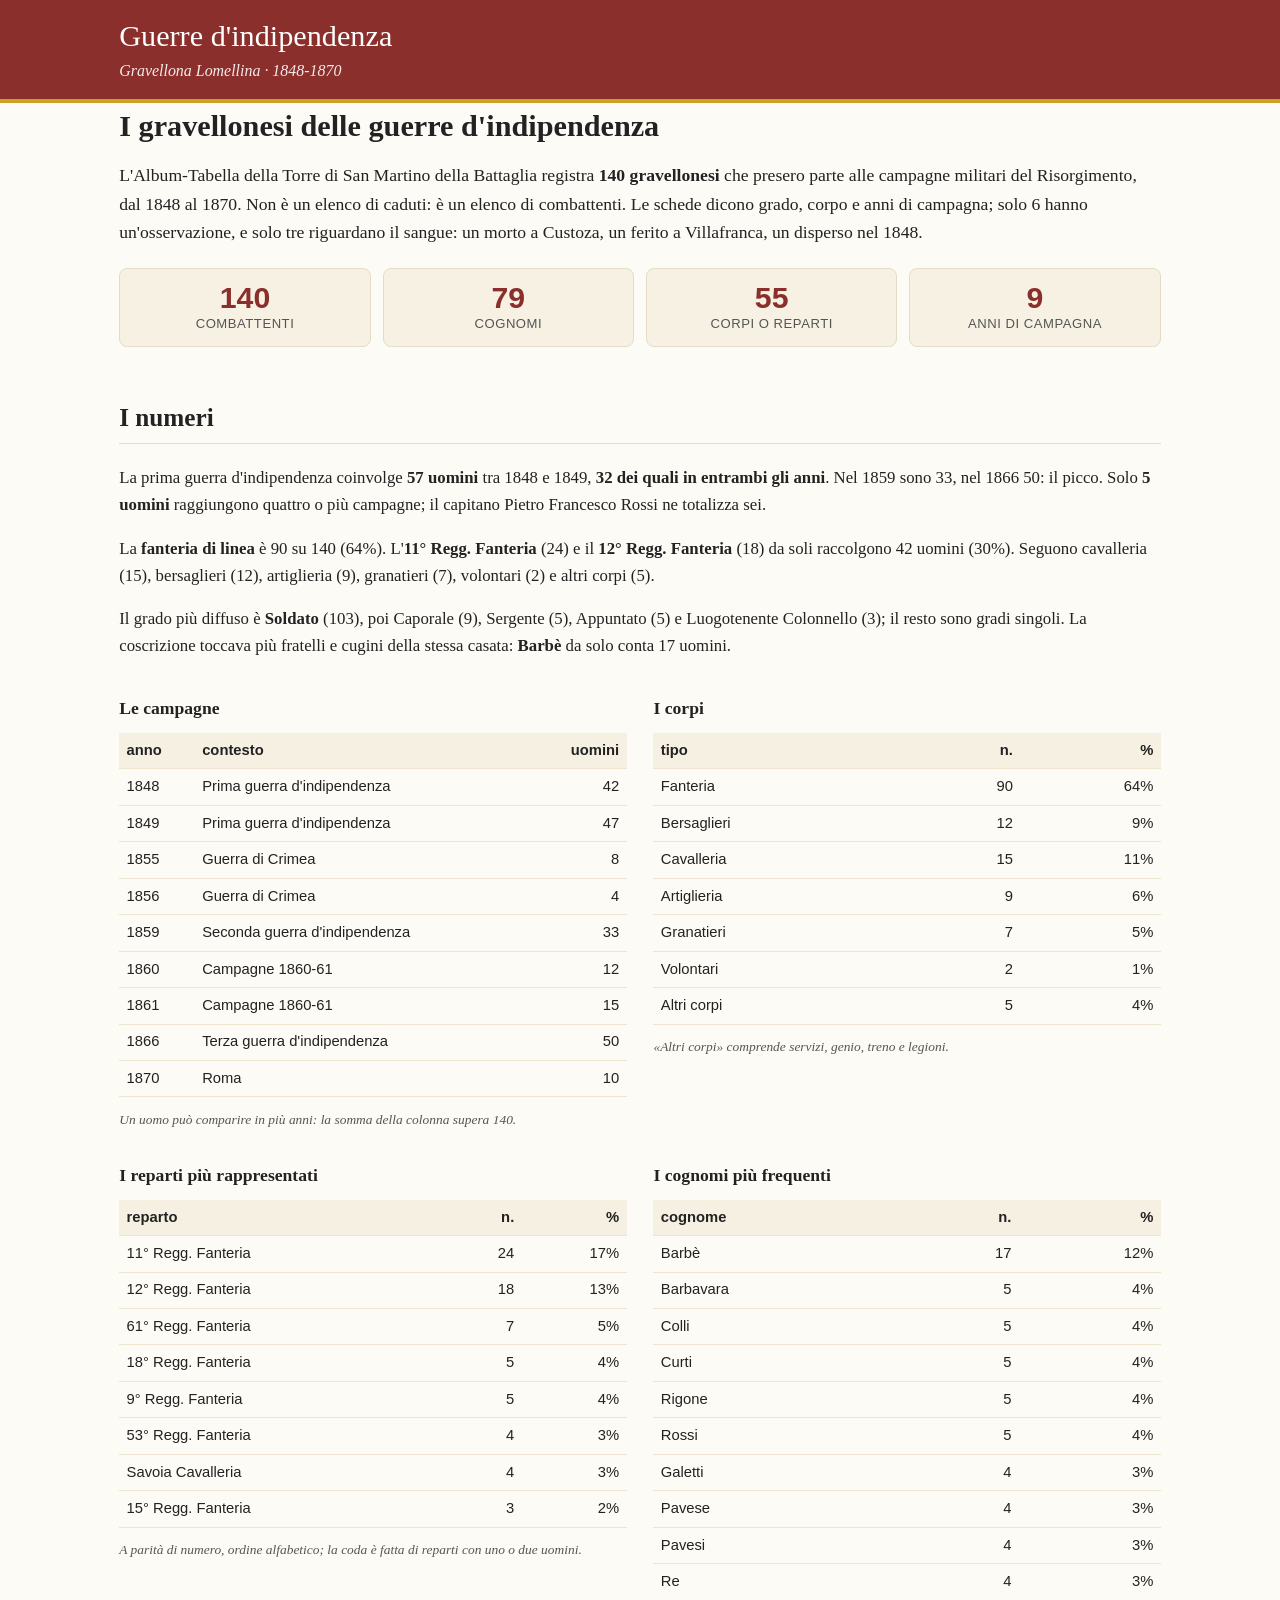
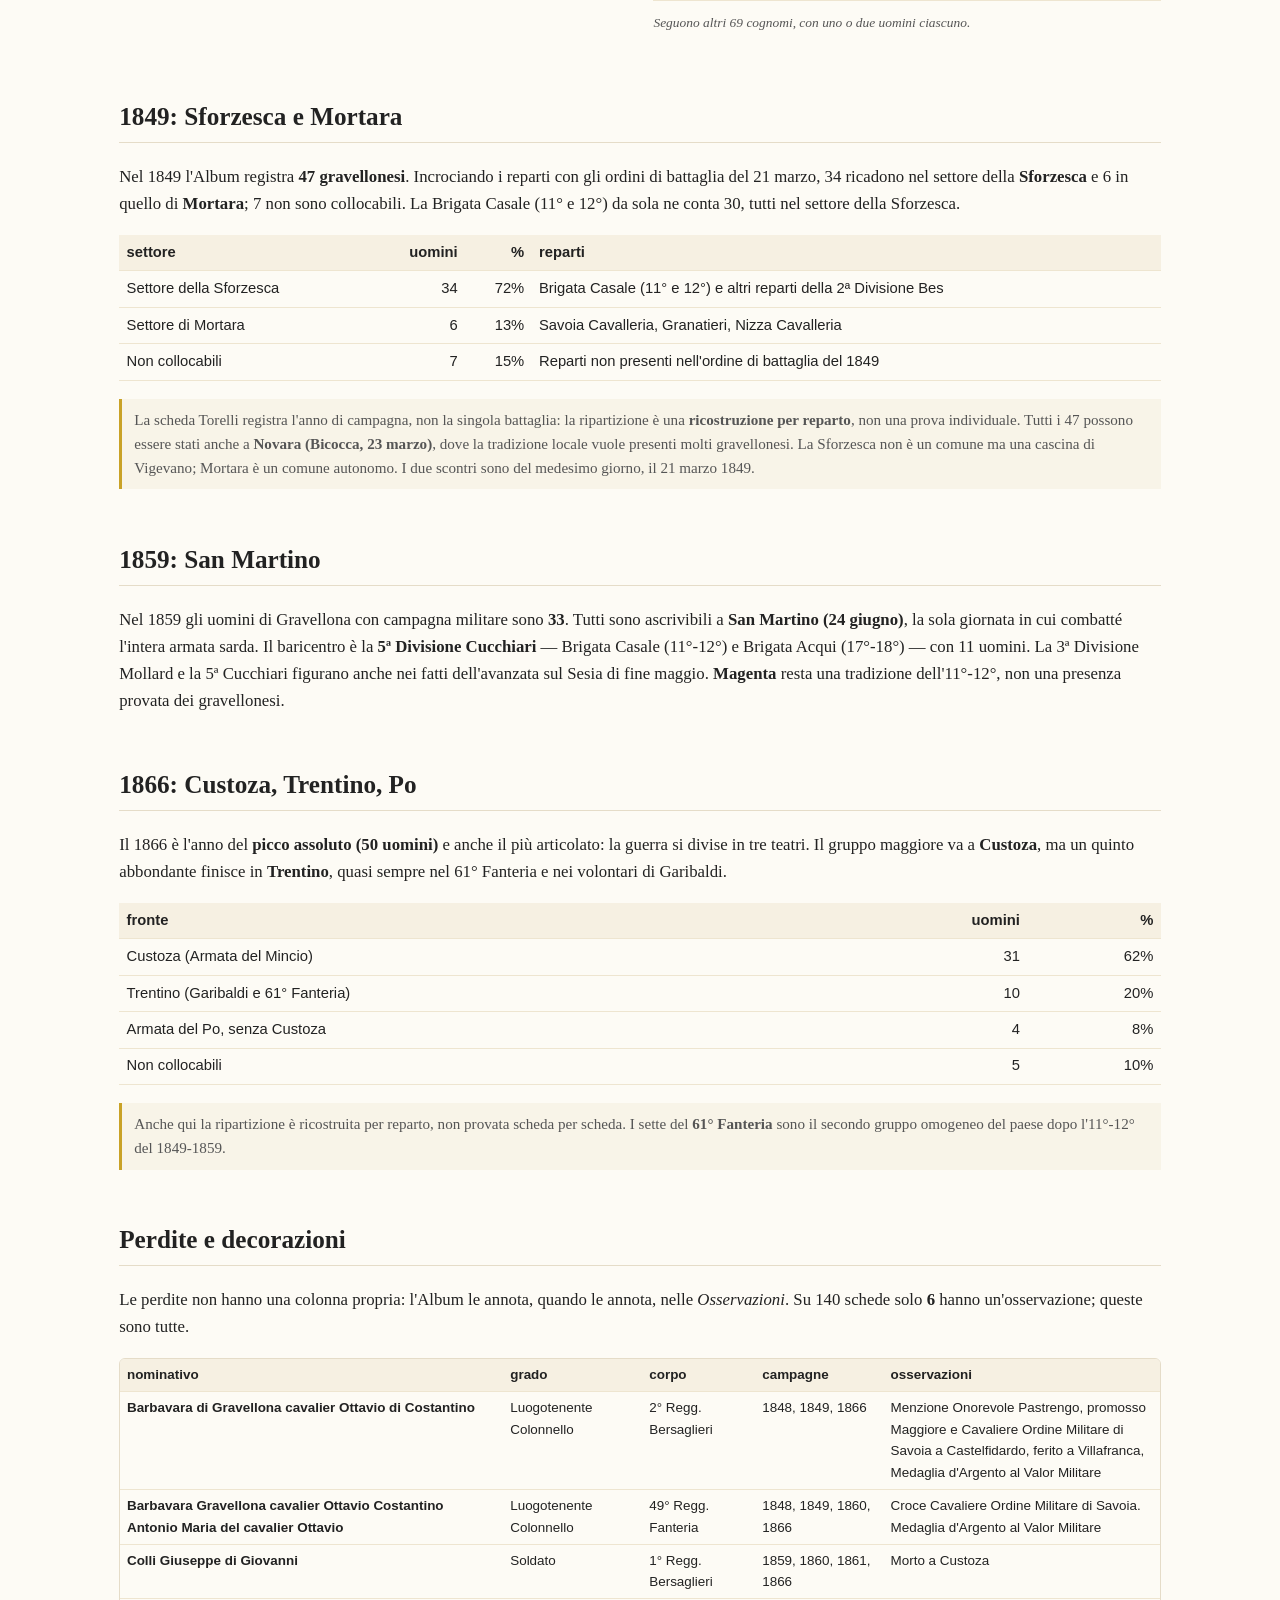
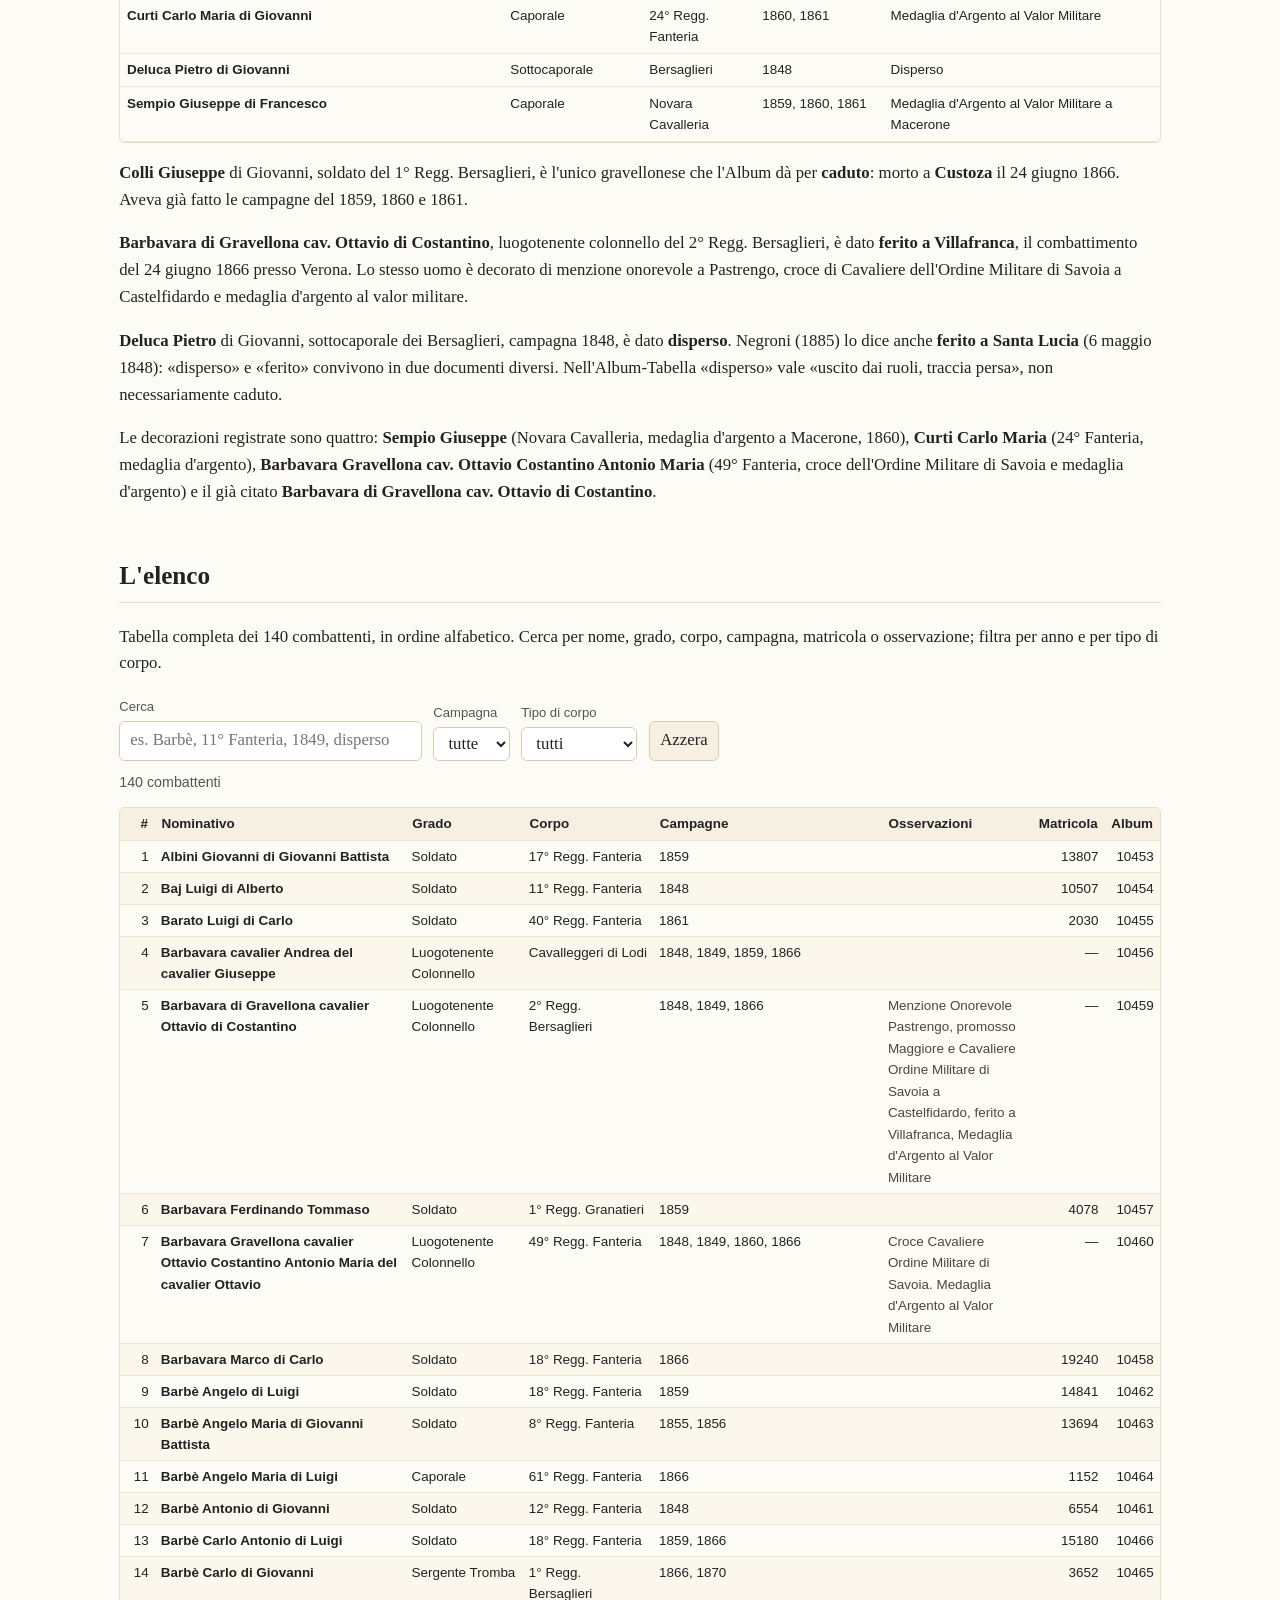
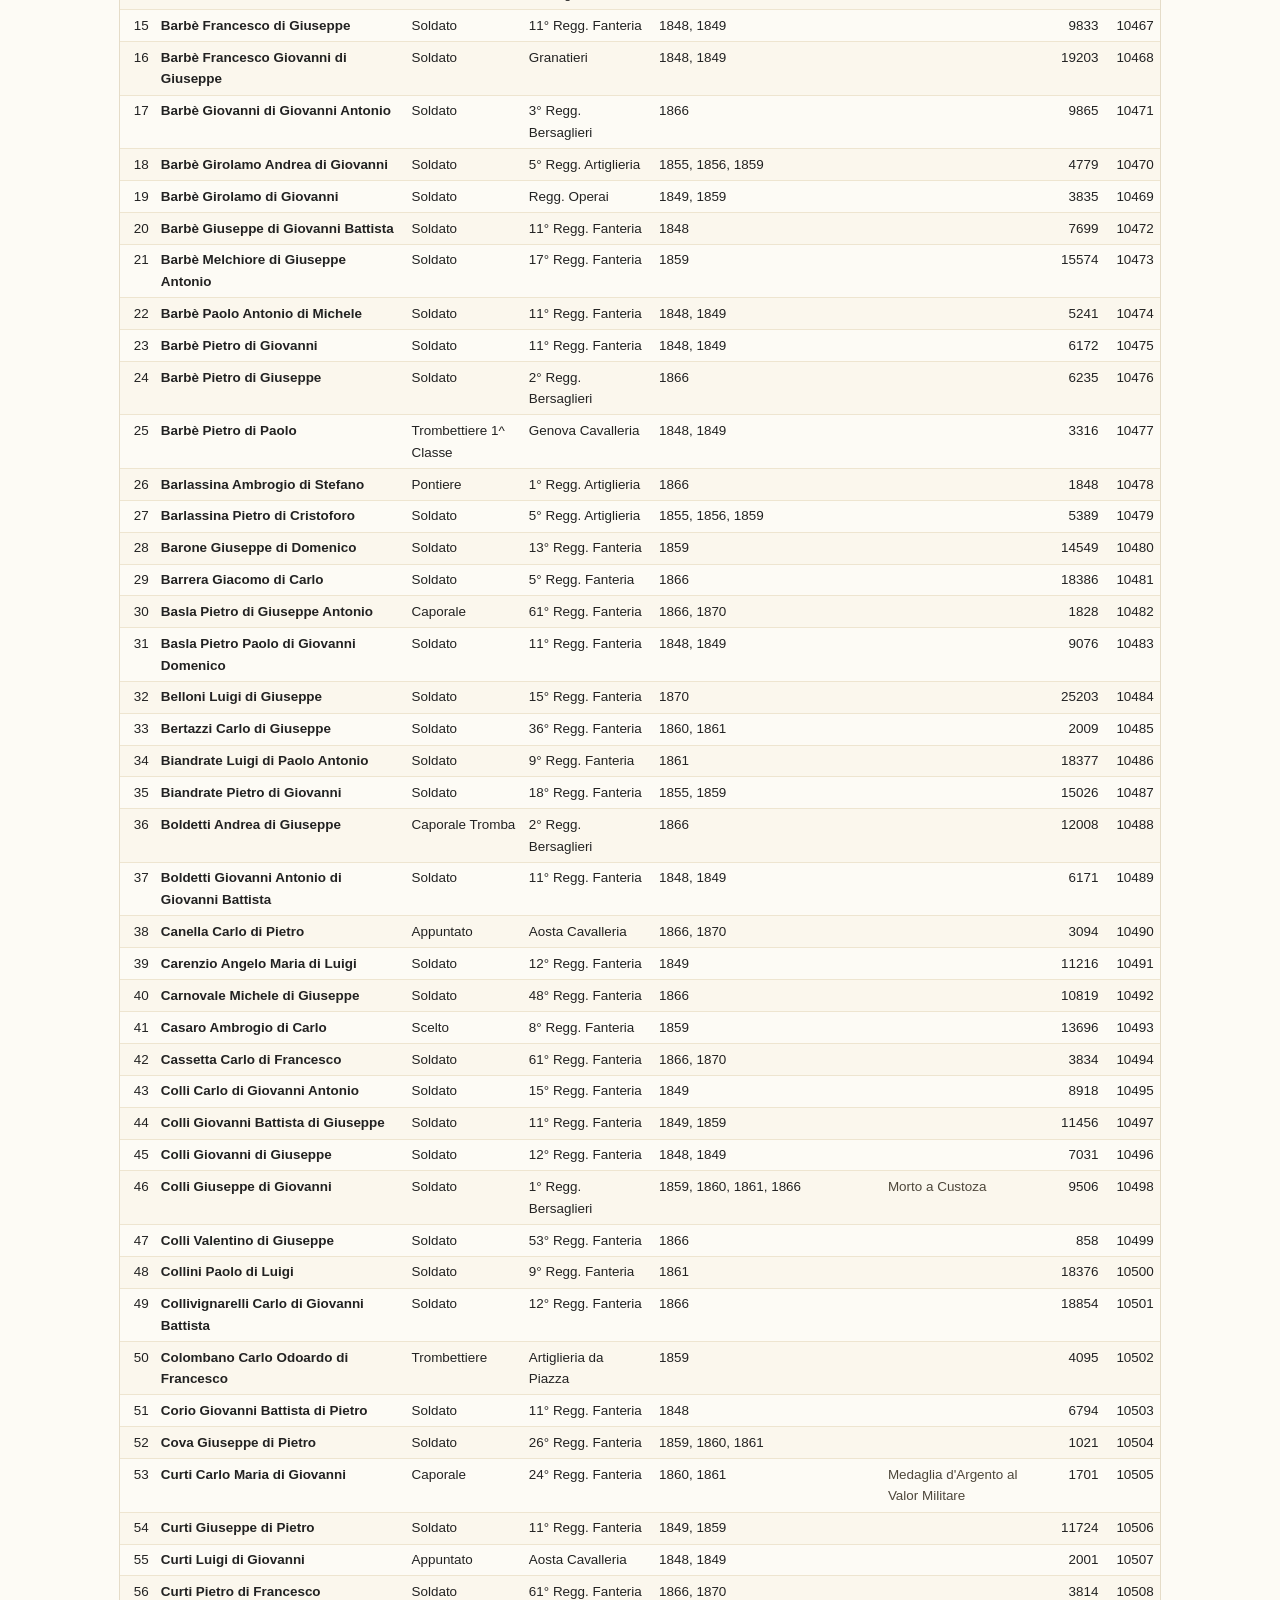
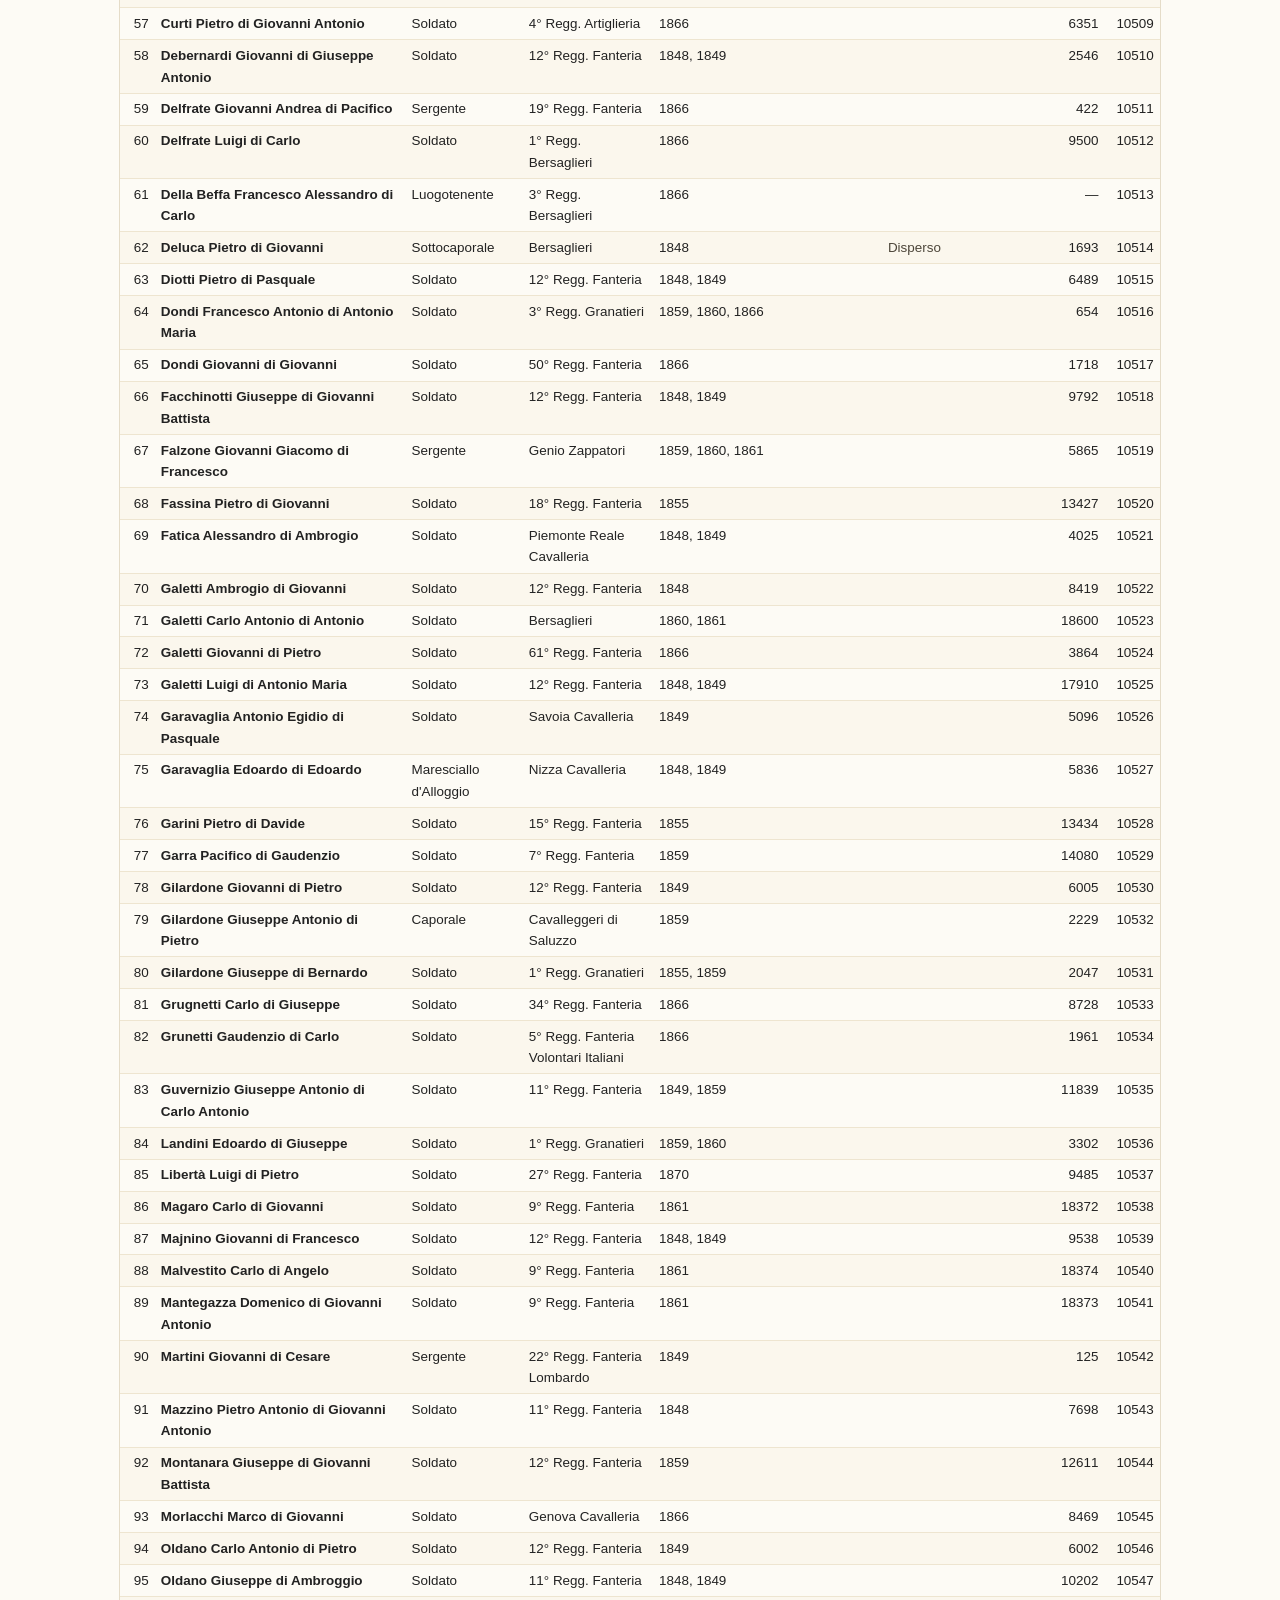
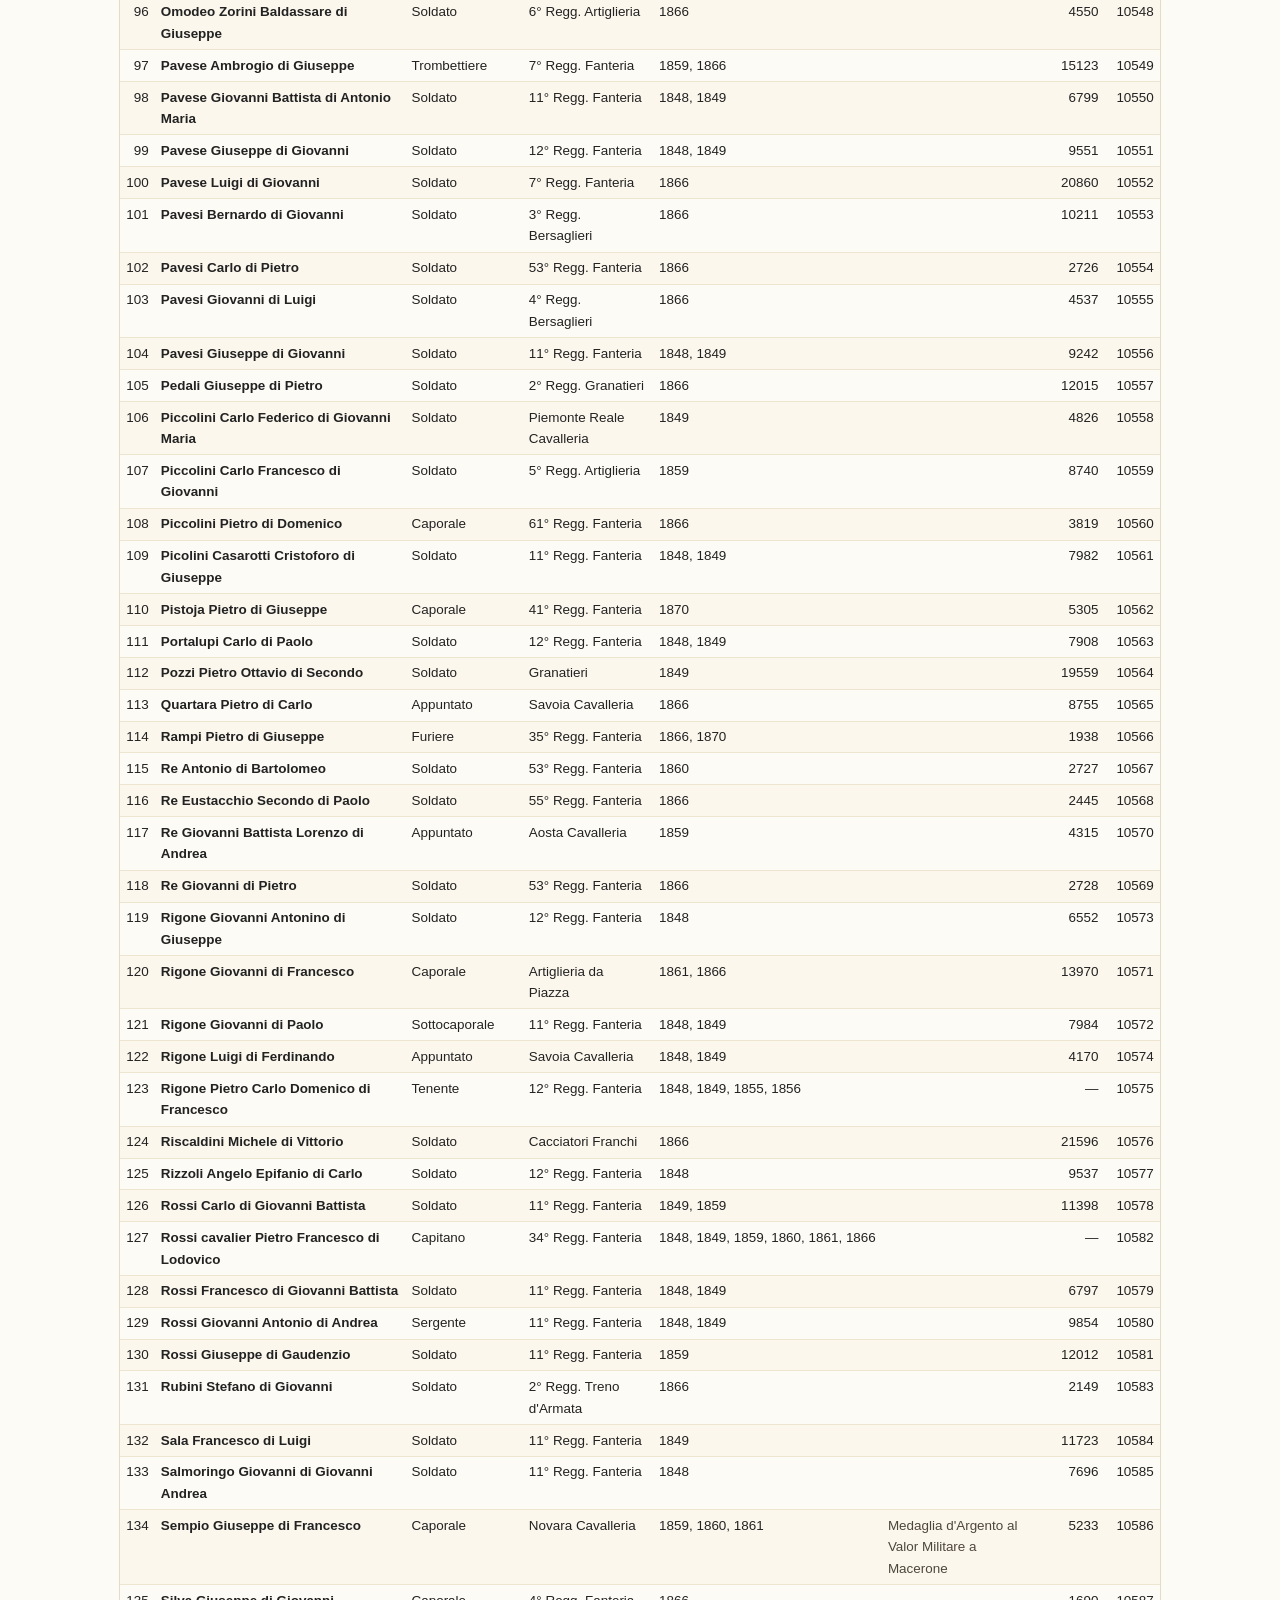
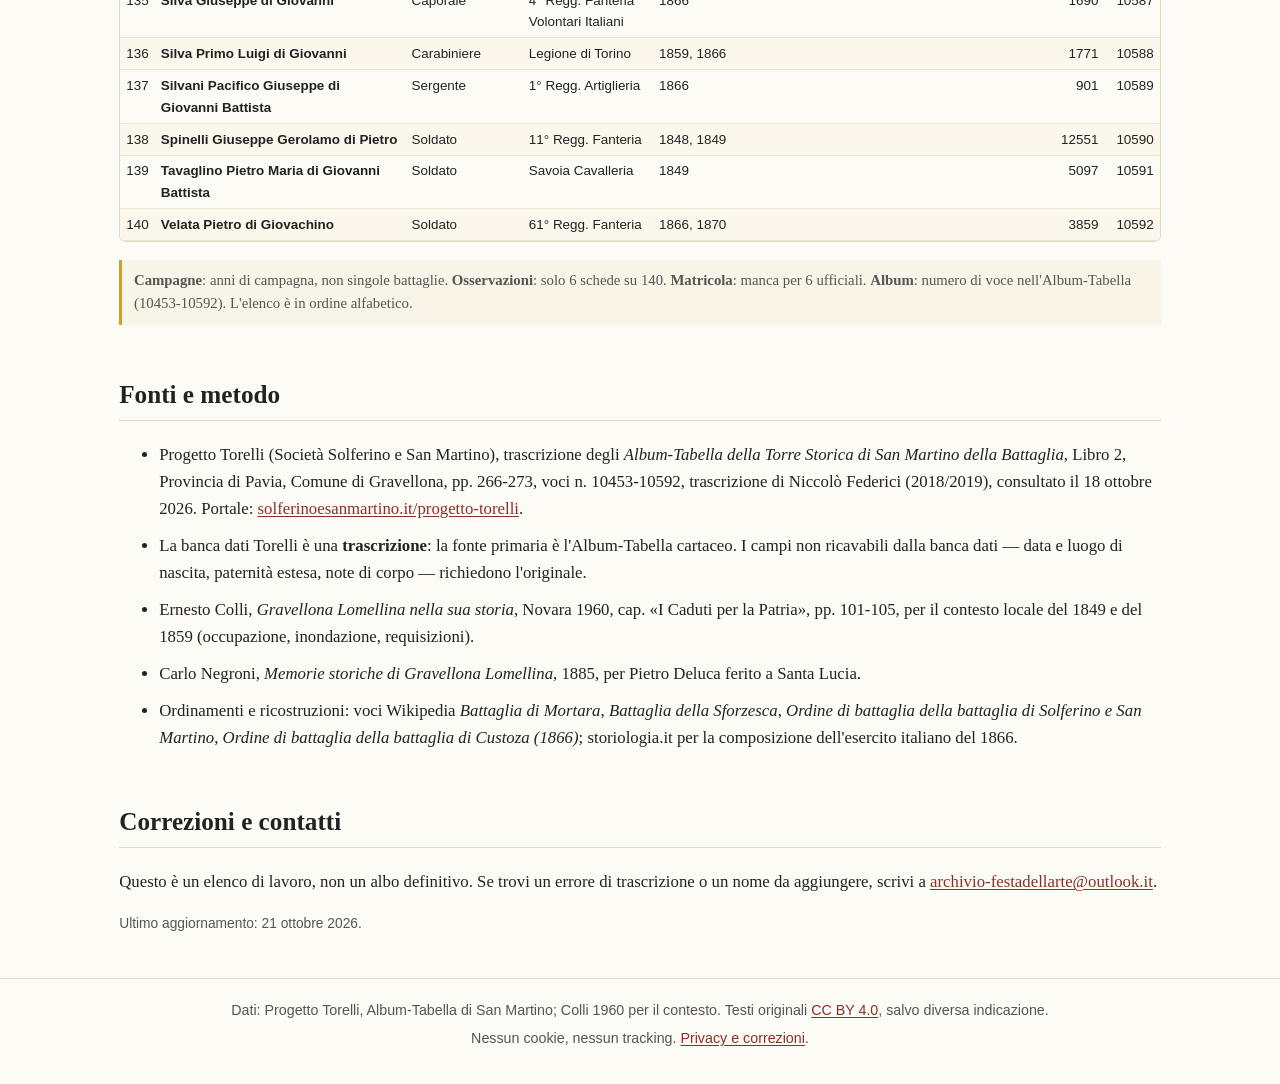
==== index.html @ f186f4be "Combattenti gravellonesi delle guerre d'indipendenza: tabella, dati e ricerca" ====
<!doctype html>
<html lang="it">
<head>
<meta charset="utf-8">
<meta name="viewport" content="width=device-width, initial-scale=1">
<title>Guerre d'indipendenza — Gravellona Lomellina</title>
<meta name="description" content="140 combattenti gravellonesi delle guerre d'indipendenza e del Risorgimento, 1848-1870: tabella, dati e ricerca.">
<link rel="canonical" href="https://racconti-di-gravellona.github.io/guerre-indipendenza-gravellona/">
<meta property="og:type" content="website">
<meta property="og:title" content="Guerre d'indipendenza — Gravellona Lomellina">
<meta property="og:description" content="140 combattenti gravellonesi del Risorgimento, 1848-1870: tabella, dati e ricerca.">
<meta property="og:url" content="https://racconti-di-gravellona.github.io/guerre-indipendenza-gravellona/">
<link rel="stylesheet" href="style.css">
</head>
<body>
<header class="site-header">
  <div class="wrap">
    <a class="brand" href="./">Guerre d'indipendenza</a>
    <p class="motto">Gravellona Lomellina · 1848-1870</p>
  </div>
</header>

<main class="wrap">
  <h1>I gravellonesi delle guerre d'indipendenza</h1>
  <p class="lead">L'Album-Tabella della Torre di San Martino della Battaglia registra <strong>140 gravellonesi</strong> che presero parte alle campagne militari del Risorgimento, dal 1848 al 1870. Non è un elenco di caduti: è un elenco di combattenti. Le schede dicono grado, corpo e anni di campagna; solo 6 hanno un'osservazione, e solo tre riguardano il sangue: un morto a Custoza, un ferito a Villafranca, un disperso nel 1848.</p>

  <ul class="numeri">
    <li><strong>140</strong><span>combattenti</span></li>
    <li><strong>79</strong><span>cognomi</span></li>
    <li><strong>55</strong><span>corpi o reparti</span></li>
    <li><strong>9</strong><span>anni di campagna</span></li>
  </ul>

  <h2 id="numeri">I numeri</h2>
  <p>La prima guerra d'indipendenza coinvolge <strong>57 uomini</strong> tra 1848 e 1849, <strong>32 dei quali in entrambi gli anni</strong>. Nel 1859 sono 33, nel 1866 50: il picco. Solo <strong>5 uomini</strong> raggiungono quattro o più campagne; il capitano Pietro Francesco Rossi ne totalizza sei.</p>

  <p>La <strong>fanteria di linea</strong> è 90 su 140 (64%). L'<strong>11° Regg. Fanteria</strong> (24) e il <strong>12° Regg. Fanteria</strong> (18) da soli raccolgono 42 uomini (30%). Seguono cavalleria (15), bersaglieri (12), artiglieria (9), granatieri (7), volontari (2) e altri corpi (5).</p>

  <p>Il grado più diffuso è <strong>Soldato</strong> (103), poi Caporale (9), Sergente (5), Appuntato (5) e Luogotenente Colonnello (3); il resto sono gradi singoli. La coscrizione toccava più fratelli e cugini della stessa casata: <strong>Barbè</strong> da solo conta 17 uomini.</p>

  <div class="tabelle">
    <div>
      <h3>Le campagne</h3>
      <table>
        <thead><tr><th>anno</th><th>contesto</th><th class="n">uomini</th></tr></thead>
        <tbody>
<tr><td>1848</td><td>Prima guerra d&#x27;indipendenza</td><td class="n">42</td></tr>
<tr><td>1849</td><td>Prima guerra d&#x27;indipendenza</td><td class="n">47</td></tr>
<tr><td>1855</td><td>Guerra di Crimea</td><td class="n">8</td></tr>
<tr><td>1856</td><td>Guerra di Crimea</td><td class="n">4</td></tr>
<tr><td>1859</td><td>Seconda guerra d&#x27;indipendenza</td><td class="n">33</td></tr>
<tr><td>1860</td><td>Campagne 1860-61</td><td class="n">12</td></tr>
<tr><td>1861</td><td>Campagne 1860-61</td><td class="n">15</td></tr>
<tr><td>1866</td><td>Terza guerra d&#x27;indipendenza</td><td class="n">50</td></tr>
<tr><td>1870</td><td>Roma</td><td class="n">10</td></tr>
        </tbody>
      </table>
      <p class="nota-tabella">Un uomo può comparire in più anni: la somma della colonna supera 140.</p>
    </div>

    <div>
      <h3>I corpi</h3>
      <table>
        <thead><tr><th>tipo</th><th class="n">n.</th><th class="n">%</th></tr></thead>
        <tbody>
<tr><td>Fanteria</td><td class="n">90</td><td class="n">64%</td></tr>
<tr><td>Bersaglieri</td><td class="n">12</td><td class="n">9%</td></tr>
<tr><td>Cavalleria</td><td class="n">15</td><td class="n">11%</td></tr>
<tr><td>Artiglieria</td><td class="n">9</td><td class="n">6%</td></tr>
<tr><td>Granatieri</td><td class="n">7</td><td class="n">5%</td></tr>
<tr><td>Volontari</td><td class="n">2</td><td class="n">1%</td></tr>
<tr><td>Altri corpi</td><td class="n">5</td><td class="n">4%</td></tr>
        </tbody>
      </table>
      <p class="nota-tabella">«Altri corpi» comprende servizi, genio, treno e legioni.</p>
    </div>

    <div>
      <h3>I reparti più rappresentati</h3>
      <table>
        <thead><tr><th>reparto</th><th class="n">n.</th><th class="n">%</th></tr></thead>
        <tbody>
<tr><td>11° Regg. Fanteria</td><td class="n">24</td><td class="n">17%</td></tr>
<tr><td>12° Regg. Fanteria</td><td class="n">18</td><td class="n">13%</td></tr>
<tr><td>61° Regg. Fanteria</td><td class="n">7</td><td class="n">5%</td></tr>
<tr><td>18° Regg. Fanteria</td><td class="n">5</td><td class="n">4%</td></tr>
<tr><td>9° Regg. Fanteria</td><td class="n">5</td><td class="n">4%</td></tr>
<tr><td>53° Regg. Fanteria</td><td class="n">4</td><td class="n">3%</td></tr>
<tr><td>Savoia Cavalleria</td><td class="n">4</td><td class="n">3%</td></tr>
<tr><td>15° Regg. Fanteria</td><td class="n">3</td><td class="n">2%</td></tr>
        </tbody>
      </table>
      <p class="nota-tabella">A parità di numero, ordine alfabetico; la coda è fatta di reparti con uno o due uomini.</p>
    </div>

    <div>
      <h3>I cognomi più frequenti</h3>
      <table>
        <thead><tr><th>cognome</th><th class="n">n.</th><th class="n">%</th></tr></thead>
        <tbody>
<tr><td>Barbè</td><td class="n">17</td><td class="n">12%</td></tr>
<tr><td>Barbavara</td><td class="n">5</td><td class="n">4%</td></tr>
<tr><td>Colli</td><td class="n">5</td><td class="n">4%</td></tr>
<tr><td>Curti</td><td class="n">5</td><td class="n">4%</td></tr>
<tr><td>Rigone</td><td class="n">5</td><td class="n">4%</td></tr>
<tr><td>Rossi</td><td class="n">5</td><td class="n">4%</td></tr>
<tr><td>Galetti</td><td class="n">4</td><td class="n">3%</td></tr>
<tr><td>Pavese</td><td class="n">4</td><td class="n">3%</td></tr>
<tr><td>Pavesi</td><td class="n">4</td><td class="n">3%</td></tr>
<tr><td>Re</td><td class="n">4</td><td class="n">3%</td></tr>
        </tbody>
      </table>
      <p class="nota-tabella">Seguono altri 69 cognomi, con uno o due uomini ciascuno.</p>
    </div>
  </div>

  <h2 id="1849">1849: Sforzesca e Mortara</h2>
  <p>Nel 1849 l'Album registra <strong>47 gravellonesi</strong>. Incrociando i reparti con gli ordini di battaglia del 21 marzo, 34 ricadono nel settore della <strong>Sforzesca</strong> e 6 in quello di <strong>Mortara</strong>; 7 non sono collocabili. La Brigata Casale (11° e 12°) da sola ne conta 30, tutti nel settore della Sforzesca.</p>

  <table>
    <thead><tr><th>settore</th><th class="n">uomini</th><th class="n">%</th><th>reparti</th></tr></thead>
    <tbody>
<tr><td>Settore della Sforzesca</td><td class="n">34</td><td class="n">72%</td><td>Brigata Casale (11° e 12°) e altri reparti della 2ª Divisione Bes</td></tr>
<tr><td>Settore di Mortara</td><td class="n">6</td><td class="n">13%</td><td>Savoia Cavalleria, Granatieri, Nizza Cavalleria</td></tr>
<tr><td>Non collocabili</td><td class="n">7</td><td class="n">15%</td><td>Reparti non presenti nell&#x27;ordine di battaglia del 1849</td></tr>
    </tbody>
  </table>

  <p class="avvertenza">La scheda Torelli registra l'anno di campagna, non la singola battaglia: la ripartizione è una <strong>ricostruzione per reparto</strong>, non una prova individuale. Tutti i 47 possono essere stati anche a <strong>Novara (Bicocca, 23 marzo)</strong>, dove la tradizione locale vuole presenti molti gravellonesi. La Sforzesca non è un comune ma una cascina di Vigevano; Mortara è un comune autonomo. I due scontri sono del medesimo giorno, il 21 marzo 1849.</p>

  <h2 id="1859">1859: San Martino</h2>
  <p>Nel 1859 gli uomini di Gravellona con campagna militare sono <strong>33</strong>. Tutti sono ascrivibili a <strong>San Martino (24 giugno)</strong>, la sola giornata in cui combatté l'intera armata sarda. Il baricentro è la <strong>5ª Divisione Cucchiari</strong> — Brigata Casale (11°-12°) e Brigata Acqui (17°-18°) — con 11 uomini. La 3ª Divisione Mollard e la 5ª Cucchiari figurano anche nei fatti dell'avanzata sul Sesia di fine maggio. <strong>Magenta</strong> resta una tradizione dell'11°-12°, non una presenza provata dei gravellonesi.</p>

  <h2 id="1866">1866: Custoza, Trentino, Po</h2>
  <p>Il 1866 è l'anno del <strong>picco assoluto (50 uomini)</strong> e anche il più articolato: la guerra si divise in tre teatri. Il gruppo maggiore va a <strong>Custoza</strong>, ma un quinto abbondante finisce in <strong>Trentino</strong>, quasi sempre nel 61° Fanteria e nei volontari di Garibaldi.</p>

  <table>
    <thead><tr><th>fronte</th><th class="n">uomini</th><th class="n">%</th></tr></thead>
    <tbody>
<tr><td>Custoza (Armata del Mincio)</td><td class="n">31</td><td class="n">62%</td></tr>
<tr><td>Trentino (Garibaldi e 61° Fanteria)</td><td class="n">10</td><td class="n">20%</td></tr>
<tr><td>Armata del Po, senza Custoza</td><td class="n">4</td><td class="n">8%</td></tr>
<tr><td>Non collocabili</td><td class="n">5</td><td class="n">10%</td></tr>
    </tbody>
  </table>

  <p class="avvertenza">Anche qui la ripartizione è ricostruita per reparto, non provata scheda per scheda. I sette del <strong>61° Fanteria</strong> sono il secondo gruppo omogeneo del paese dopo l'11°-12° del 1849-1859.</p>

  <h2 id="perdite">Perdite e decorazioni</h2>
  <p>Le perdite non hanno una colonna propria: l'Album le annota, quando le annota, nelle <em>Osservazioni</em>. Su 140 schede solo <strong>6</strong> hanno un'osservazione; queste sono tutte.</p>

  <div class="tabella-scroll">
    <table class="tabella-osservazioni">
      <thead><tr><th>nominativo</th><th>grado</th><th>corpo</th><th>campagne</th><th>osservazioni</th></tr></thead>
      <tbody>
<tr><td><strong>Barbavara di Gravellona cavalier Ottavio di Costantino</strong></td><td>Luogotenente Colonnello</td><td>2° Regg. Bersaglieri</td><td>1848, 1849, 1866</td><td>Menzione Onorevole Pastrengo, promosso Maggiore e Cavaliere Ordine Militare di Savoia a Castelfidardo, ferito a Villafranca, Medaglia d&#x27;Argento al Valor Militare</td></tr>
<tr><td><strong>Barbavara Gravellona cavalier Ottavio Costantino Antonio Maria del cavalier Ottavio</strong></td><td>Luogotenente Colonnello</td><td>49° Regg. Fanteria</td><td>1848, 1849, 1860, 1866</td><td>Croce Cavaliere Ordine Militare di Savoia. Medaglia d&#x27;Argento al Valor Militare</td></tr>
<tr><td><strong>Colli Giuseppe di Giovanni</strong></td><td>Soldato</td><td>1° Regg. Bersaglieri</td><td>1859, 1860, 1861, 1866</td><td>Morto a Custoza</td></tr>
<tr><td><strong>Curti Carlo Maria di Giovanni</strong></td><td>Caporale</td><td>24° Regg. Fanteria</td><td>1860, 1861</td><td>Medaglia d&#x27;Argento al Valor Militare</td></tr>
<tr><td><strong>Deluca Pietro di Giovanni</strong></td><td>Sottocaporale</td><td>Bersaglieri</td><td>1848</td><td>Disperso</td></tr>
<tr><td><strong>Sempio Giuseppe di Francesco</strong></td><td>Caporale</td><td>Novara Cavalleria</td><td>1859, 1860, 1861</td><td>Medaglia d&#x27;Argento al Valor Militare a Macerone</td></tr>
      </tbody>
    </table>
  </div>

  <p><strong>Colli Giuseppe</strong> di Giovanni, soldato del 1° Regg. Bersaglieri, è l'unico gravellonese che l'Album dà per <strong>caduto</strong>: morto a <strong>Custoza</strong> il 24 giugno 1866. Aveva già fatto le campagne del 1859, 1860 e 1861.</p>

  <p><strong>Barbavara di Gravellona cav. Ottavio di Costantino</strong>, luogotenente colonnello del 2° Regg. Bersaglieri, è dato <strong>ferito a Villafranca</strong>, il combattimento del 24 giugno 1866 presso Verona. Lo stesso uomo è decorato di menzione onorevole a Pastrengo, croce di Cavaliere dell'Ordine Militare di Savoia a Castelfidardo e medaglia d'argento al valor militare.</p>

  <p><strong>Deluca Pietro</strong> di Giovanni, sottocaporale dei Bersaglieri, campagna 1848, è dato <strong>disperso</strong>. Negroni (1885) lo dice anche <strong>ferito a Santa Lucia</strong> (6 maggio 1848): «disperso» e «ferito» convivono in due documenti diversi. Nell'Album-Tabella «disperso» vale «uscito dai ruoli, traccia persa», non necessariamente caduto.</p>

  <p>Le decorazioni registrate sono quattro: <strong>Sempio Giuseppe</strong> (Novara Cavalleria, medaglia d'argento a Macerone, 1860), <strong>Curti Carlo Maria</strong> (24° Fanteria, medaglia d'argento), <strong>Barbavara Gravellona cav. Ottavio Costantino Antonio Maria</strong> (49° Fanteria, croce dell'Ordine Militare di Savoia e medaglia d'argento) e il già citato <strong>Barbavara di Gravellona cav. Ottavio di Costantino</strong>.</p>

  <h2 id="elenco">L'elenco</h2>
  <p>Tabella completa dei 140 combattenti, in ordine alfabetico. Cerca per nome, grado, corpo, campagna, matricola o osservazione; filtra per anno e per tipo di corpo.</p>

  <div class="filtri">
    <div class="filtro">
      <label for="cerca">Cerca</label>
      <input type="search" id="cerca" autocomplete="off" placeholder="es. Barbè, 11° Fanteria, 1849, disperso">
    </div>
    <div class="filtro">
      <label for="campagna">Campagna</label>
      <select id="campagna">
        <option value="">tutte</option>
        <option value="1848">1848</option><option value="1849">1849</option><option value="1855">1855</option><option value="1856">1856</option><option value="1859">1859</option><option value="1860">1860</option><option value="1861">1861</option><option value="1866">1866</option><option value="1870">1870</option>
      </select>
    </div>
    <div class="filtro">
      <label for="categoria">Tipo di corpo</label>
      <select id="categoria">
        <option value="">tutti</option>
        <option value="Fanteria">Fanteria</option><option value="Bersaglieri">Bersaglieri</option><option value="Cavalleria">Cavalleria</option><option value="Artiglieria">Artiglieria</option><option value="Granatieri">Granatieri</option><option value="Volontari">Volontari</option><option value="Altri corpi">Altri corpi</option>
      </select>
    </div>
    <div class="filtro filtro-azione">
      <button type="button" id="azzera">Azzera</button>
    </div>
  </div>

  <p class="esito" id="esito" role="status" aria-live="polite">140 combattenti</p>
  <p class="scorri">Scorri la tabella per vedere tutte le colonne.</p>

  <div class="tabella-scroll">
    <table id="tabella-combattenti" class="tabella-combattenti">
      <thead>
        <tr>
          <th class="n">#</th>
          <th>Nominativo</th>
          <th>Grado</th>
          <th>Corpo</th>
          <th>Campagne</th>
          <th>Osservazioni</th>
          <th class="n">Matricola</th>
          <th class="n">Album</th>
        </tr>
      </thead>
      <tbody>
<tr data-campagne="1859" data-categoria="Fanteria" data-cerca="78817 10453 13807 Albini Giovanni di Giovanni Battista Soldato 17° Regg. Fanteria Fanteria 1859 "><td class="n">1</td><td><strong>Albini Giovanni di Giovanni Battista</strong></td><td>Soldato</td><td>17° Regg. Fanteria</td><td class="campagne">1859</td><td class="oss"></td><td class="n">13807</td><td class="n">10453</td></tr>
<tr data-campagne="1848" data-categoria="Fanteria" data-cerca="78816 10454 10507 Baj Luigi di Alberto Soldato 11° Regg. Fanteria Fanteria 1848 "><td class="n">2</td><td><strong>Baj Luigi di Alberto</strong></td><td>Soldato</td><td>11° Regg. Fanteria</td><td class="campagne">1848</td><td class="oss"></td><td class="n">10507</td><td class="n">10454</td></tr>
<tr data-campagne="1861" data-categoria="Fanteria" data-cerca="78815 10455 2030 Barato Luigi di Carlo Soldato 40° Regg. Fanteria Fanteria 1861 "><td class="n">3</td><td><strong>Barato Luigi di Carlo</strong></td><td>Soldato</td><td>40° Regg. Fanteria</td><td class="campagne">1861</td><td class="oss"></td><td class="n">2030</td><td class="n">10455</td></tr>
<tr data-campagne="1848 1849 1859 1866" data-categoria="Cavalleria" data-cerca="78814 10456  Barbavara cavalier Andrea del cavalier Giuseppe Luogotenente Colonnello Cavalleggeri di Lodi Cavalleria 1848 1849 1859 1866 "><td class="n">4</td><td><strong>Barbavara cavalier Andrea del cavalier Giuseppe</strong></td><td>Luogotenente Colonnello</td><td>Cavalleggeri di Lodi</td><td class="campagne">1848, 1849, 1859, 1866</td><td class="oss"></td><td class="n">—</td><td class="n">10456</td></tr>
<tr data-campagne="1848 1849 1866" data-categoria="Bersaglieri" data-cerca="78811 10459  Barbavara di Gravellona cavalier Ottavio di Costantino Luogotenente Colonnello 2° Regg. Bersaglieri Bersaglieri 1848 1849 1866 Menzione Onorevole Pastrengo, promosso Maggiore e Cavaliere Ordine Militare di Savoia a Castelfidardo, ferito a Villafranca, Medaglia d&#x27;Argento al Valor Militare"><td class="n">5</td><td><strong>Barbavara di Gravellona cavalier Ottavio di Costantino</strong></td><td>Luogotenente Colonnello</td><td>2° Regg. Bersaglieri</td><td class="campagne">1848, 1849, 1866</td><td class="oss">Menzione Onorevole Pastrengo, promosso Maggiore e Cavaliere Ordine Militare di Savoia a Castelfidardo, ferito a Villafranca, Medaglia d&#x27;Argento al Valor Militare</td><td class="n">—</td><td class="n">10459</td></tr>
<tr data-campagne="1859" data-categoria="Granatieri" data-cerca="78813 10457 4078 Barbavara Ferdinando Tommaso Soldato 1° Regg. Granatieri Granatieri 1859 "><td class="n">6</td><td><strong>Barbavara Ferdinando Tommaso</strong></td><td>Soldato</td><td>1° Regg. Granatieri</td><td class="campagne">1859</td><td class="oss"></td><td class="n">4078</td><td class="n">10457</td></tr>
<tr data-campagne="1848 1849 1860 1866" data-categoria="Fanteria" data-cerca="78810 10460  Barbavara Gravellona cavalier Ottavio Costantino Antonio Maria del cavalier Ottavio Luogotenente Colonnello 49° Regg. Fanteria Fanteria 1848 1849 1860 1866 Croce Cavaliere Ordine Militare di Savoia. Medaglia d&#x27;Argento al Valor Militare"><td class="n">7</td><td><strong>Barbavara Gravellona cavalier Ottavio Costantino Antonio Maria del cavalier Ottavio</strong></td><td>Luogotenente Colonnello</td><td>49° Regg. Fanteria</td><td class="campagne">1848, 1849, 1860, 1866</td><td class="oss">Croce Cavaliere Ordine Militare di Savoia. Medaglia d&#x27;Argento al Valor Militare</td><td class="n">—</td><td class="n">10460</td></tr>
<tr data-campagne="1866" data-categoria="Fanteria" data-cerca="78812 10458 19240 Barbavara Marco di Carlo Soldato 18° Regg. Fanteria Fanteria 1866 "><td class="n">8</td><td><strong>Barbavara Marco di Carlo</strong></td><td>Soldato</td><td>18° Regg. Fanteria</td><td class="campagne">1866</td><td class="oss"></td><td class="n">19240</td><td class="n">10458</td></tr>
<tr data-campagne="1859" data-categoria="Fanteria" data-cerca="78808 10462 14841 Barbè Angelo di Luigi Soldato 18° Regg. Fanteria Fanteria 1859 "><td class="n">9</td><td><strong>Barbè Angelo di Luigi</strong></td><td>Soldato</td><td>18° Regg. Fanteria</td><td class="campagne">1859</td><td class="oss"></td><td class="n">14841</td><td class="n">10462</td></tr>
<tr data-campagne="1855 1856" data-categoria="Fanteria" data-cerca="78807 10463 13694 Barbè Angelo Maria di Giovanni Battista Soldato 8° Regg. Fanteria Fanteria 1855 1856 "><td class="n">10</td><td><strong>Barbè Angelo Maria di Giovanni Battista</strong></td><td>Soldato</td><td>8° Regg. Fanteria</td><td class="campagne">1855, 1856</td><td class="oss"></td><td class="n">13694</td><td class="n">10463</td></tr>
<tr data-campagne="1866" data-categoria="Fanteria" data-cerca="78806 10464 1152 Barbè Angelo Maria di Luigi Caporale 61° Regg. Fanteria Fanteria 1866 "><td class="n">11</td><td><strong>Barbè Angelo Maria di Luigi</strong></td><td>Caporale</td><td>61° Regg. Fanteria</td><td class="campagne">1866</td><td class="oss"></td><td class="n">1152</td><td class="n">10464</td></tr>
<tr data-campagne="1848" data-categoria="Fanteria" data-cerca="78809 10461 6554 Barbè Antonio di Giovanni Soldato 12° Regg. Fanteria Fanteria 1848 "><td class="n">12</td><td><strong>Barbè Antonio di Giovanni</strong></td><td>Soldato</td><td>12° Regg. Fanteria</td><td class="campagne">1848</td><td class="oss"></td><td class="n">6554</td><td class="n">10461</td></tr>
<tr data-campagne="1859 1866" data-categoria="Fanteria" data-cerca="78804 10466 15180 Barbè Carlo Antonio di Luigi Soldato 18° Regg. Fanteria Fanteria 1859 1866 "><td class="n">13</td><td><strong>Barbè Carlo Antonio di Luigi</strong></td><td>Soldato</td><td>18° Regg. Fanteria</td><td class="campagne">1859, 1866</td><td class="oss"></td><td class="n">15180</td><td class="n">10466</td></tr>
<tr data-campagne="1866 1870" data-categoria="Bersaglieri" data-cerca="78805 10465 3652 Barbè Carlo di Giovanni Sergente Tromba 1° Regg. Bersaglieri Bersaglieri 1866 1870 "><td class="n">14</td><td><strong>Barbè Carlo di Giovanni</strong></td><td>Sergente Tromba</td><td>1° Regg. Bersaglieri</td><td class="campagne">1866, 1870</td><td class="oss"></td><td class="n">3652</td><td class="n">10465</td></tr>
<tr data-campagne="1848 1849" data-categoria="Fanteria" data-cerca="78803 10467 9833 Barbè Francesco di Giuseppe Soldato 11° Regg. Fanteria Fanteria 1848 1849 "><td class="n">15</td><td><strong>Barbè Francesco di Giuseppe</strong></td><td>Soldato</td><td>11° Regg. Fanteria</td><td class="campagne">1848, 1849</td><td class="oss"></td><td class="n">9833</td><td class="n">10467</td></tr>
<tr data-campagne="1848 1849" data-categoria="Granatieri" data-cerca="78802 10468 19203 Barbè Francesco Giovanni di Giuseppe Soldato Granatieri Granatieri 1848 1849 "><td class="n">16</td><td><strong>Barbè Francesco Giovanni di Giuseppe</strong></td><td>Soldato</td><td>Granatieri</td><td class="campagne">1848, 1849</td><td class="oss"></td><td class="n">19203</td><td class="n">10468</td></tr>
<tr data-campagne="1866" data-categoria="Bersaglieri" data-cerca="78799 10471 9865 Barbè Giovanni di Giovanni Antonio Soldato 3° Regg. Bersaglieri Bersaglieri 1866 "><td class="n">17</td><td><strong>Barbè Giovanni di Giovanni Antonio</strong></td><td>Soldato</td><td>3° Regg. Bersaglieri</td><td class="campagne">1866</td><td class="oss"></td><td class="n">9865</td><td class="n">10471</td></tr>
<tr data-campagne="1855 1856 1859" data-categoria="Artiglieria" data-cerca="78800 10470 4779 Barbè Girolamo Andrea di Giovanni Soldato 5° Regg. Artiglieria Artiglieria 1855 1856 1859 "><td class="n">18</td><td><strong>Barbè Girolamo Andrea di Giovanni</strong></td><td>Soldato</td><td>5° Regg. Artiglieria</td><td class="campagne">1855, 1856, 1859</td><td class="oss"></td><td class="n">4779</td><td class="n">10470</td></tr>
<tr data-campagne="1849 1859" data-categoria="Altri corpi" data-cerca="78801 10469 3835 Barbè Girolamo di Giovanni Soldato Regg. Operai Altri corpi 1849 1859 "><td class="n">19</td><td><strong>Barbè Girolamo di Giovanni</strong></td><td>Soldato</td><td>Regg. Operai</td><td class="campagne">1849, 1859</td><td class="oss"></td><td class="n">3835</td><td class="n">10469</td></tr>
<tr data-campagne="1848" data-categoria="Fanteria" data-cerca="78798 10472 7699 Barbè Giuseppe di Giovanni Battista Soldato 11° Regg. Fanteria Fanteria 1848 "><td class="n">20</td><td><strong>Barbè Giuseppe di Giovanni Battista</strong></td><td>Soldato</td><td>11° Regg. Fanteria</td><td class="campagne">1848</td><td class="oss"></td><td class="n">7699</td><td class="n">10472</td></tr>
<tr data-campagne="1859" data-categoria="Fanteria" data-cerca="78797 10473 15574 Barbè Melchiore di Giuseppe Antonio Soldato 17° Regg. Fanteria Fanteria 1859 "><td class="n">21</td><td><strong>Barbè Melchiore di Giuseppe Antonio</strong></td><td>Soldato</td><td>17° Regg. Fanteria</td><td class="campagne">1859</td><td class="oss"></td><td class="n">15574</td><td class="n">10473</td></tr>
<tr data-campagne="1848 1849" data-categoria="Fanteria" data-cerca="78796 10474 5241 Barbè Paolo Antonio di Michele Soldato 11° Regg. Fanteria Fanteria 1848 1849 "><td class="n">22</td><td><strong>Barbè Paolo Antonio di Michele</strong></td><td>Soldato</td><td>11° Regg. Fanteria</td><td class="campagne">1848, 1849</td><td class="oss"></td><td class="n">5241</td><td class="n">10474</td></tr>
<tr data-campagne="1848 1849" data-categoria="Fanteria" data-cerca="78795 10475 6172 Barbè Pietro di Giovanni Soldato 11° Regg. Fanteria Fanteria 1848 1849 "><td class="n">23</td><td><strong>Barbè Pietro di Giovanni</strong></td><td>Soldato</td><td>11° Regg. Fanteria</td><td class="campagne">1848, 1849</td><td class="oss"></td><td class="n">6172</td><td class="n">10475</td></tr>
<tr data-campagne="1866" data-categoria="Bersaglieri" data-cerca="78794 10476 6235 Barbè Pietro di Giuseppe Soldato 2° Regg. Bersaglieri Bersaglieri 1866 "><td class="n">24</td><td><strong>Barbè Pietro di Giuseppe</strong></td><td>Soldato</td><td>2° Regg. Bersaglieri</td><td class="campagne">1866</td><td class="oss"></td><td class="n">6235</td><td class="n">10476</td></tr>
<tr data-campagne="1848 1849" data-categoria="Cavalleria" data-cerca="78793 10477 3316 Barbè Pietro di Paolo Trombettiere 1^ Classe Genova Cavalleria Cavalleria 1848 1849 "><td class="n">25</td><td><strong>Barbè Pietro di Paolo</strong></td><td>Trombettiere 1^ Classe</td><td>Genova Cavalleria</td><td class="campagne">1848, 1849</td><td class="oss"></td><td class="n">3316</td><td class="n">10477</td></tr>
<tr data-campagne="1866" data-categoria="Artiglieria" data-cerca="78792 10478 1848 Barlassina Ambrogio di Stefano Pontiere 1° Regg. Artiglieria Artiglieria 1866 "><td class="n">26</td><td><strong>Barlassina Ambrogio di Stefano</strong></td><td>Pontiere</td><td>1° Regg. Artiglieria</td><td class="campagne">1866</td><td class="oss"></td><td class="n">1848</td><td class="n">10478</td></tr>
<tr data-campagne="1855 1856 1859" data-categoria="Artiglieria" data-cerca="78791 10479 5389 Barlassina Pietro di Cristoforo Soldato 5° Regg. Artiglieria Artiglieria 1855 1856 1859 "><td class="n">27</td><td><strong>Barlassina Pietro di Cristoforo</strong></td><td>Soldato</td><td>5° Regg. Artiglieria</td><td class="campagne">1855, 1856, 1859</td><td class="oss"></td><td class="n">5389</td><td class="n">10479</td></tr>
<tr data-campagne="1859" data-categoria="Fanteria" data-cerca="78790 10480 14549 Barone Giuseppe di Domenico Soldato 13° Regg. Fanteria Fanteria 1859 "><td class="n">28</td><td><strong>Barone Giuseppe di Domenico</strong></td><td>Soldato</td><td>13° Regg. Fanteria</td><td class="campagne">1859</td><td class="oss"></td><td class="n">14549</td><td class="n">10480</td></tr>
<tr data-campagne="1866" data-categoria="Fanteria" data-cerca="78789 10481 18386 Barrera Giacomo di Carlo Soldato 5° Regg. Fanteria Fanteria 1866 "><td class="n">29</td><td><strong>Barrera Giacomo di Carlo</strong></td><td>Soldato</td><td>5° Regg. Fanteria</td><td class="campagne">1866</td><td class="oss"></td><td class="n">18386</td><td class="n">10481</td></tr>
<tr data-campagne="1866 1870" data-categoria="Fanteria" data-cerca="78788 10482 1828 Basla Pietro di Giuseppe Antonio Caporale 61° Regg. Fanteria Fanteria 1866 1870 "><td class="n">30</td><td><strong>Basla Pietro di Giuseppe Antonio</strong></td><td>Caporale</td><td>61° Regg. Fanteria</td><td class="campagne">1866, 1870</td><td class="oss"></td><td class="n">1828</td><td class="n">10482</td></tr>
<tr data-campagne="1848 1849" data-categoria="Fanteria" data-cerca="78787 10483 9076 Basla Pietro Paolo di Giovanni Domenico Soldato 11° Regg. Fanteria Fanteria 1848 1849 "><td class="n">31</td><td><strong>Basla Pietro Paolo di Giovanni Domenico</strong></td><td>Soldato</td><td>11° Regg. Fanteria</td><td class="campagne">1848, 1849</td><td class="oss"></td><td class="n">9076</td><td class="n">10483</td></tr>
<tr data-campagne="1870" data-categoria="Fanteria" data-cerca="78786 10484 25203 Belloni Luigi di Giuseppe Soldato 15° Regg. Fanteria Fanteria 1870 "><td class="n">32</td><td><strong>Belloni Luigi di Giuseppe</strong></td><td>Soldato</td><td>15° Regg. Fanteria</td><td class="campagne">1870</td><td class="oss"></td><td class="n">25203</td><td class="n">10484</td></tr>
<tr data-campagne="1860 1861" data-categoria="Fanteria" data-cerca="78785 10485 2009 Bertazzi Carlo di Giuseppe Soldato 36° Regg. Fanteria Fanteria 1860 1861 "><td class="n">33</td><td><strong>Bertazzi Carlo di Giuseppe</strong></td><td>Soldato</td><td>36° Regg. Fanteria</td><td class="campagne">1860, 1861</td><td class="oss"></td><td class="n">2009</td><td class="n">10485</td></tr>
<tr data-campagne="1861" data-categoria="Fanteria" data-cerca="78784 10486 18377 Biandrate Luigi di Paolo Antonio Soldato 9° Regg. Fanteria Fanteria 1861 "><td class="n">34</td><td><strong>Biandrate Luigi di Paolo Antonio</strong></td><td>Soldato</td><td>9° Regg. Fanteria</td><td class="campagne">1861</td><td class="oss"></td><td class="n">18377</td><td class="n">10486</td></tr>
<tr data-campagne="1855 1859" data-categoria="Fanteria" data-cerca="78783 10487 15026 Biandrate Pietro di Giovanni Soldato 18° Regg. Fanteria Fanteria 1855 1859 "><td class="n">35</td><td><strong>Biandrate Pietro di Giovanni</strong></td><td>Soldato</td><td>18° Regg. Fanteria</td><td class="campagne">1855, 1859</td><td class="oss"></td><td class="n">15026</td><td class="n">10487</td></tr>
<tr data-campagne="1866" data-categoria="Bersaglieri" data-cerca="78782 10488 12008 Boldetti Andrea di Giuseppe Caporale Tromba 2° Regg. Bersaglieri Bersaglieri 1866 "><td class="n">36</td><td><strong>Boldetti Andrea di Giuseppe</strong></td><td>Caporale Tromba</td><td>2° Regg. Bersaglieri</td><td class="campagne">1866</td><td class="oss"></td><td class="n">12008</td><td class="n">10488</td></tr>
<tr data-campagne="1848 1849" data-categoria="Fanteria" data-cerca="78781 10489 6171 Boldetti Giovanni Antonio di Giovanni Battista Soldato 11° Regg. Fanteria Fanteria 1848 1849 "><td class="n">37</td><td><strong>Boldetti Giovanni Antonio di Giovanni Battista</strong></td><td>Soldato</td><td>11° Regg. Fanteria</td><td class="campagne">1848, 1849</td><td class="oss"></td><td class="n">6171</td><td class="n">10489</td></tr>
<tr data-campagne="1866 1870" data-categoria="Cavalleria" data-cerca="78780 10490 3094 Canella Carlo di Pietro Appuntato Aosta Cavalleria Cavalleria 1866 1870 "><td class="n">38</td><td><strong>Canella Carlo di Pietro</strong></td><td>Appuntato</td><td>Aosta Cavalleria</td><td class="campagne">1866, 1870</td><td class="oss"></td><td class="n">3094</td><td class="n">10490</td></tr>
<tr data-campagne="1849" data-categoria="Fanteria" data-cerca="78779 10491 11216 Carenzio Angelo Maria di Luigi Soldato 12° Regg. Fanteria Fanteria 1849 "><td class="n">39</td><td><strong>Carenzio Angelo Maria di Luigi</strong></td><td>Soldato</td><td>12° Regg. Fanteria</td><td class="campagne">1849</td><td class="oss"></td><td class="n">11216</td><td class="n">10491</td></tr>
<tr data-campagne="1866" data-categoria="Fanteria" data-cerca="78778 10492 10819 Carnovale Michele di Giuseppe Soldato 48° Regg. Fanteria Fanteria 1866 "><td class="n">40</td><td><strong>Carnovale Michele di Giuseppe</strong></td><td>Soldato</td><td>48° Regg. Fanteria</td><td class="campagne">1866</td><td class="oss"></td><td class="n">10819</td><td class="n">10492</td></tr>
<tr data-campagne="1859" data-categoria="Fanteria" data-cerca="78777 10493 13696 Casaro Ambrogio di Carlo Scelto 8° Regg. Fanteria Fanteria 1859 "><td class="n">41</td><td><strong>Casaro Ambrogio di Carlo</strong></td><td>Scelto</td><td>8° Regg. Fanteria</td><td class="campagne">1859</td><td class="oss"></td><td class="n">13696</td><td class="n">10493</td></tr>
<tr data-campagne="1866 1870" data-categoria="Fanteria" data-cerca="78776 10494 3834 Cassetta Carlo di Francesco Soldato 61° Regg. Fanteria Fanteria 1866 1870 "><td class="n">42</td><td><strong>Cassetta Carlo di Francesco</strong></td><td>Soldato</td><td>61° Regg. Fanteria</td><td class="campagne">1866, 1870</td><td class="oss"></td><td class="n">3834</td><td class="n">10494</td></tr>
<tr data-campagne="1849" data-categoria="Fanteria" data-cerca="78775 10495 8918 Colli Carlo di Giovanni Antonio Soldato 15° Regg. Fanteria Fanteria 1849 "><td class="n">43</td><td><strong>Colli Carlo di Giovanni Antonio</strong></td><td>Soldato</td><td>15° Regg. Fanteria</td><td class="campagne">1849</td><td class="oss"></td><td class="n">8918</td><td class="n">10495</td></tr>
<tr data-campagne="1849 1859" data-categoria="Fanteria" data-cerca="78773 10497 11456 Colli Giovanni Battista di Giuseppe Soldato 11° Regg. Fanteria Fanteria 1849 1859 "><td class="n">44</td><td><strong>Colli Giovanni Battista di Giuseppe</strong></td><td>Soldato</td><td>11° Regg. Fanteria</td><td class="campagne">1849, 1859</td><td class="oss"></td><td class="n">11456</td><td class="n">10497</td></tr>
<tr data-campagne="1848 1849" data-categoria="Fanteria" data-cerca="78774 10496 7031 Colli Giovanni di Giuseppe Soldato 12° Regg. Fanteria Fanteria 1848 1849 "><td class="n">45</td><td><strong>Colli Giovanni di Giuseppe</strong></td><td>Soldato</td><td>12° Regg. Fanteria</td><td class="campagne">1848, 1849</td><td class="oss"></td><td class="n">7031</td><td class="n">10496</td></tr>
<tr data-campagne="1859 1860 1861 1866" data-categoria="Bersaglieri" data-cerca="78772 10498 9506 Colli Giuseppe di Giovanni Soldato 1° Regg. Bersaglieri Bersaglieri 1859 1860 1861 1866 Morto a Custoza"><td class="n">46</td><td><strong>Colli Giuseppe di Giovanni</strong></td><td>Soldato</td><td>1° Regg. Bersaglieri</td><td class="campagne">1859, 1860, 1861, 1866</td><td class="oss">Morto a Custoza</td><td class="n">9506</td><td class="n">10498</td></tr>
<tr data-campagne="1866" data-categoria="Fanteria" data-cerca="78771 10499 858 Colli Valentino di Giuseppe Soldato 53° Regg. Fanteria Fanteria 1866 "><td class="n">47</td><td><strong>Colli Valentino di Giuseppe</strong></td><td>Soldato</td><td>53° Regg. Fanteria</td><td class="campagne">1866</td><td class="oss"></td><td class="n">858</td><td class="n">10499</td></tr>
<tr data-campagne="1861" data-categoria="Fanteria" data-cerca="78770 10500 18376 Collini Paolo di Luigi Soldato 9° Regg. Fanteria Fanteria 1861 "><td class="n">48</td><td><strong>Collini Paolo di Luigi</strong></td><td>Soldato</td><td>9° Regg. Fanteria</td><td class="campagne">1861</td><td class="oss"></td><td class="n">18376</td><td class="n">10500</td></tr>
<tr data-campagne="1866" data-categoria="Fanteria" data-cerca="78769 10501 18854 Collivignarelli Carlo di Giovanni Battista Soldato 12° Regg. Fanteria Fanteria 1866 "><td class="n">49</td><td><strong>Collivignarelli Carlo di Giovanni Battista</strong></td><td>Soldato</td><td>12° Regg. Fanteria</td><td class="campagne">1866</td><td class="oss"></td><td class="n">18854</td><td class="n">10501</td></tr>
<tr data-campagne="1859" data-categoria="Artiglieria" data-cerca="78768 10502 4095 Colombano Carlo Odoardo di Francesco Trombettiere Artiglieria da Piazza Artiglieria 1859 "><td class="n">50</td><td><strong>Colombano Carlo Odoardo di Francesco</strong></td><td>Trombettiere</td><td>Artiglieria da Piazza</td><td class="campagne">1859</td><td class="oss"></td><td class="n">4095</td><td class="n">10502</td></tr>
<tr data-campagne="1848" data-categoria="Fanteria" data-cerca="78767 10503 6794 Corio Giovanni Battista di Pietro Soldato 11° Regg. Fanteria Fanteria 1848 "><td class="n">51</td><td><strong>Corio Giovanni Battista di Pietro</strong></td><td>Soldato</td><td>11° Regg. Fanteria</td><td class="campagne">1848</td><td class="oss"></td><td class="n">6794</td><td class="n">10503</td></tr>
<tr data-campagne="1859 1860 1861" data-categoria="Fanteria" data-cerca="78766 10504 1021 Cova Giuseppe di Pietro Soldato 26° Regg. Fanteria Fanteria 1859 1860 1861 "><td class="n">52</td><td><strong>Cova Giuseppe di Pietro</strong></td><td>Soldato</td><td>26° Regg. Fanteria</td><td class="campagne">1859, 1860, 1861</td><td class="oss"></td><td class="n">1021</td><td class="n">10504</td></tr>
<tr data-campagne="1860 1861" data-categoria="Fanteria" data-cerca="78765 10505 1701 Curti Carlo Maria di Giovanni Caporale 24° Regg. Fanteria Fanteria 1860 1861 Medaglia d&#x27;Argento al Valor Militare"><td class="n">53</td><td><strong>Curti Carlo Maria di Giovanni</strong></td><td>Caporale</td><td>24° Regg. Fanteria</td><td class="campagne">1860, 1861</td><td class="oss">Medaglia d&#x27;Argento al Valor Militare</td><td class="n">1701</td><td class="n">10505</td></tr>
<tr data-campagne="1849 1859" data-categoria="Fanteria" data-cerca="78764 10506 11724 Curti Giuseppe di Pietro Soldato 11° Regg. Fanteria Fanteria 1849 1859 "><td class="n">54</td><td><strong>Curti Giuseppe di Pietro</strong></td><td>Soldato</td><td>11° Regg. Fanteria</td><td class="campagne">1849, 1859</td><td class="oss"></td><td class="n">11724</td><td class="n">10506</td></tr>
<tr data-campagne="1848 1849" data-categoria="Cavalleria" data-cerca="78763 10507 2001 Curti Luigi di Giovanni Appuntato Aosta Cavalleria Cavalleria 1848 1849 "><td class="n">55</td><td><strong>Curti Luigi di Giovanni</strong></td><td>Appuntato</td><td>Aosta Cavalleria</td><td class="campagne">1848, 1849</td><td class="oss"></td><td class="n">2001</td><td class="n">10507</td></tr>
<tr data-campagne="1866 1870" data-categoria="Fanteria" data-cerca="78762 10508 3814 Curti Pietro di Francesco Soldato 61° Regg. Fanteria Fanteria 1866 1870 "><td class="n">56</td><td><strong>Curti Pietro di Francesco</strong></td><td>Soldato</td><td>61° Regg. Fanteria</td><td class="campagne">1866, 1870</td><td class="oss"></td><td class="n">3814</td><td class="n">10508</td></tr>
<tr data-campagne="1866" data-categoria="Artiglieria" data-cerca="78761 10509 6351 Curti Pietro di Giovanni Antonio Soldato 4° Regg. Artiglieria Artiglieria 1866 "><td class="n">57</td><td><strong>Curti Pietro di Giovanni Antonio</strong></td><td>Soldato</td><td>4° Regg. Artiglieria</td><td class="campagne">1866</td><td class="oss"></td><td class="n">6351</td><td class="n">10509</td></tr>
<tr data-campagne="1848 1849" data-categoria="Fanteria" data-cerca="78760 10510 2546 Debernardi Giovanni di Giuseppe Antonio Soldato 12° Regg. Fanteria Fanteria 1848 1849 "><td class="n">58</td><td><strong>Debernardi Giovanni di Giuseppe Antonio</strong></td><td>Soldato</td><td>12° Regg. Fanteria</td><td class="campagne">1848, 1849</td><td class="oss"></td><td class="n">2546</td><td class="n">10510</td></tr>
<tr data-campagne="1866" data-categoria="Fanteria" data-cerca="78759 10511 422 Delfrate Giovanni Andrea di Pacifico Sergente 19° Regg. Fanteria Fanteria 1866 "><td class="n">59</td><td><strong>Delfrate Giovanni Andrea di Pacifico</strong></td><td>Sergente</td><td>19° Regg. Fanteria</td><td class="campagne">1866</td><td class="oss"></td><td class="n">422</td><td class="n">10511</td></tr>
<tr data-campagne="1866" data-categoria="Bersaglieri" data-cerca="78758 10512 9500 Delfrate Luigi di Carlo Soldato 1° Regg. Bersaglieri Bersaglieri 1866 "><td class="n">60</td><td><strong>Delfrate Luigi di Carlo</strong></td><td>Soldato</td><td>1° Regg. Bersaglieri</td><td class="campagne">1866</td><td class="oss"></td><td class="n">9500</td><td class="n">10512</td></tr>
<tr data-campagne="1866" data-categoria="Bersaglieri" data-cerca="78757 10513  Della Beffa Francesco Alessandro di Carlo Luogotenente 3° Regg. Bersaglieri Bersaglieri 1866 "><td class="n">61</td><td><strong>Della Beffa Francesco Alessandro di Carlo</strong></td><td>Luogotenente</td><td>3° Regg. Bersaglieri</td><td class="campagne">1866</td><td class="oss"></td><td class="n">—</td><td class="n">10513</td></tr>
<tr data-campagne="1848" data-categoria="Bersaglieri" data-cerca="78756 10514 1693 Deluca Pietro di Giovanni Sottocaporale Bersaglieri Bersaglieri 1848 Disperso"><td class="n">62</td><td><strong>Deluca Pietro di Giovanni</strong></td><td>Sottocaporale</td><td>Bersaglieri</td><td class="campagne">1848</td><td class="oss">Disperso</td><td class="n">1693</td><td class="n">10514</td></tr>
<tr data-campagne="1848 1849" data-categoria="Fanteria" data-cerca="78755 10515 6489 Diotti Pietro di Pasquale Soldato 12° Regg. Fanteria Fanteria 1848 1849 "><td class="n">63</td><td><strong>Diotti Pietro di Pasquale</strong></td><td>Soldato</td><td>12° Regg. Fanteria</td><td class="campagne">1848, 1849</td><td class="oss"></td><td class="n">6489</td><td class="n">10515</td></tr>
<tr data-campagne="1859 1860 1866" data-categoria="Granatieri" data-cerca="78754 10516 654 Dondi Francesco Antonio di Antonio Maria Soldato 3° Regg. Granatieri Granatieri 1859 1860 1866 "><td class="n">64</td><td><strong>Dondi Francesco Antonio di Antonio Maria</strong></td><td>Soldato</td><td>3° Regg. Granatieri</td><td class="campagne">1859, 1860, 1866</td><td class="oss"></td><td class="n">654</td><td class="n">10516</td></tr>
<tr data-campagne="1866" data-categoria="Fanteria" data-cerca="78753 10517 1718 Dondi Giovanni di Giovanni Soldato 50° Regg. Fanteria Fanteria 1866 "><td class="n">65</td><td><strong>Dondi Giovanni di Giovanni</strong></td><td>Soldato</td><td>50° Regg. Fanteria</td><td class="campagne">1866</td><td class="oss"></td><td class="n">1718</td><td class="n">10517</td></tr>
<tr data-campagne="1848 1849" data-categoria="Fanteria" data-cerca="78752 10518 9792 Facchinotti Giuseppe di Giovanni Battista Soldato 12° Regg. Fanteria Fanteria 1848 1849 "><td class="n">66</td><td><strong>Facchinotti Giuseppe di Giovanni Battista</strong></td><td>Soldato</td><td>12° Regg. Fanteria</td><td class="campagne">1848, 1849</td><td class="oss"></td><td class="n">9792</td><td class="n">10518</td></tr>
<tr data-campagne="1859 1860 1861" data-categoria="Altri corpi" data-cerca="78751 10519 5865 Falzone Giovanni Giacomo di Francesco Sergente Genio Zappatori Altri corpi 1859 1860 1861 "><td class="n">67</td><td><strong>Falzone Giovanni Giacomo di Francesco</strong></td><td>Sergente</td><td>Genio Zappatori</td><td class="campagne">1859, 1860, 1861</td><td class="oss"></td><td class="n">5865</td><td class="n">10519</td></tr>
<tr data-campagne="1855" data-categoria="Fanteria" data-cerca="78750 10520 13427 Fassina Pietro di Giovanni Soldato 18° Regg. Fanteria Fanteria 1855 "><td class="n">68</td><td><strong>Fassina Pietro di Giovanni</strong></td><td>Soldato</td><td>18° Regg. Fanteria</td><td class="campagne">1855</td><td class="oss"></td><td class="n">13427</td><td class="n">10520</td></tr>
<tr data-campagne="1848 1849" data-categoria="Cavalleria" data-cerca="78749 10521 4025 Fatica Alessandro di Ambrogio Soldato Piemonte Reale Cavalleria Cavalleria 1848 1849 "><td class="n">69</td><td><strong>Fatica Alessandro di Ambrogio</strong></td><td>Soldato</td><td>Piemonte Reale Cavalleria</td><td class="campagne">1848, 1849</td><td class="oss"></td><td class="n">4025</td><td class="n">10521</td></tr>
<tr data-campagne="1848" data-categoria="Fanteria" data-cerca="78748 10522 8419 Galetti Ambrogio di Giovanni Soldato 12° Regg. Fanteria Fanteria 1848 "><td class="n">70</td><td><strong>Galetti Ambrogio di Giovanni</strong></td><td>Soldato</td><td>12° Regg. Fanteria</td><td class="campagne">1848</td><td class="oss"></td><td class="n">8419</td><td class="n">10522</td></tr>
<tr data-campagne="1860 1861" data-categoria="Bersaglieri" data-cerca="78747 10523 18600 Galetti Carlo Antonio di Antonio Soldato Bersaglieri Bersaglieri 1860 1861 "><td class="n">71</td><td><strong>Galetti Carlo Antonio di Antonio</strong></td><td>Soldato</td><td>Bersaglieri</td><td class="campagne">1860, 1861</td><td class="oss"></td><td class="n">18600</td><td class="n">10523</td></tr>
<tr data-campagne="1866" data-categoria="Fanteria" data-cerca="78746 10524 3864 Galetti Giovanni di Pietro Soldato 61° Regg. Fanteria Fanteria 1866 "><td class="n">72</td><td><strong>Galetti Giovanni di Pietro</strong></td><td>Soldato</td><td>61° Regg. Fanteria</td><td class="campagne">1866</td><td class="oss"></td><td class="n">3864</td><td class="n">10524</td></tr>
<tr data-campagne="1848 1849" data-categoria="Fanteria" data-cerca="78745 10525 17910 Galetti Luigi di Antonio Maria Soldato 12° Regg. Fanteria Fanteria 1848 1849 "><td class="n">73</td><td><strong>Galetti Luigi di Antonio Maria</strong></td><td>Soldato</td><td>12° Regg. Fanteria</td><td class="campagne">1848, 1849</td><td class="oss"></td><td class="n">17910</td><td class="n">10525</td></tr>
<tr data-campagne="1849" data-categoria="Cavalleria" data-cerca="78744 10526 5096 Garavaglia Antonio Egidio di Pasquale Soldato Savoia Cavalleria Cavalleria 1849 "><td class="n">74</td><td><strong>Garavaglia Antonio Egidio di Pasquale</strong></td><td>Soldato</td><td>Savoia Cavalleria</td><td class="campagne">1849</td><td class="oss"></td><td class="n">5096</td><td class="n">10526</td></tr>
<tr data-campagne="1848 1849" data-categoria="Cavalleria" data-cerca="78743 10527 5836 Garavaglia Edoardo di Edoardo Maresciallo d&#x27;Alloggio Nizza Cavalleria Cavalleria 1848 1849 "><td class="n">75</td><td><strong>Garavaglia Edoardo di Edoardo</strong></td><td>Maresciallo d&#x27;Alloggio</td><td>Nizza Cavalleria</td><td class="campagne">1848, 1849</td><td class="oss"></td><td class="n">5836</td><td class="n">10527</td></tr>
<tr data-campagne="1855" data-categoria="Fanteria" data-cerca="78742 10528 13434 Garini Pietro di Davide Soldato 15° Regg. Fanteria Fanteria 1855 "><td class="n">76</td><td><strong>Garini Pietro di Davide</strong></td><td>Soldato</td><td>15° Regg. Fanteria</td><td class="campagne">1855</td><td class="oss"></td><td class="n">13434</td><td class="n">10528</td></tr>
<tr data-campagne="1859" data-categoria="Fanteria" data-cerca="78741 10529 14080 Garra Pacifico di Gaudenzio Soldato 7° Regg. Fanteria Fanteria 1859 "><td class="n">77</td><td><strong>Garra Pacifico di Gaudenzio</strong></td><td>Soldato</td><td>7° Regg. Fanteria</td><td class="campagne">1859</td><td class="oss"></td><td class="n">14080</td><td class="n">10529</td></tr>
<tr data-campagne="1849" data-categoria="Fanteria" data-cerca="78740 10530 6005 Gilardone Giovanni di Pietro Soldato 12° Regg. Fanteria Fanteria 1849 "><td class="n">78</td><td><strong>Gilardone Giovanni di Pietro</strong></td><td>Soldato</td><td>12° Regg. Fanteria</td><td class="campagne">1849</td><td class="oss"></td><td class="n">6005</td><td class="n">10530</td></tr>
<tr data-campagne="1859" data-categoria="Cavalleria" data-cerca="78738 10532 2229 Gilardone Giuseppe Antonio di Pietro Caporale Cavalleggeri di Saluzzo Cavalleria 1859 "><td class="n">79</td><td><strong>Gilardone Giuseppe Antonio di Pietro</strong></td><td>Caporale</td><td>Cavalleggeri di Saluzzo</td><td class="campagne">1859</td><td class="oss"></td><td class="n">2229</td><td class="n">10532</td></tr>
<tr data-campagne="1855 1859" data-categoria="Granatieri" data-cerca="78739 10531 2047 Gilardone Giuseppe di Bernardo Soldato 1° Regg. Granatieri Granatieri 1855 1859 "><td class="n">80</td><td><strong>Gilardone Giuseppe di Bernardo</strong></td><td>Soldato</td><td>1° Regg. Granatieri</td><td class="campagne">1855, 1859</td><td class="oss"></td><td class="n">2047</td><td class="n">10531</td></tr>
<tr data-campagne="1866" data-categoria="Fanteria" data-cerca="78737 10533 8728 Grugnetti Carlo di Giuseppe Soldato 34° Regg. Fanteria Fanteria 1866 "><td class="n">81</td><td><strong>Grugnetti Carlo di Giuseppe</strong></td><td>Soldato</td><td>34° Regg. Fanteria</td><td class="campagne">1866</td><td class="oss"></td><td class="n">8728</td><td class="n">10533</td></tr>
<tr data-campagne="1866" data-categoria="Volontari" data-cerca="78736 10534 1961 Grunetti Gaudenzio di Carlo Soldato 5° Regg. Fanteria Volontari Italiani Volontari 1866 "><td class="n">82</td><td><strong>Grunetti Gaudenzio di Carlo</strong></td><td>Soldato</td><td>5° Regg. Fanteria Volontari Italiani</td><td class="campagne">1866</td><td class="oss"></td><td class="n">1961</td><td class="n">10534</td></tr>
<tr data-campagne="1849 1859" data-categoria="Fanteria" data-cerca="78735 10535 11839 Guvernizio Giuseppe Antonio di Carlo Antonio Soldato 11° Regg. Fanteria Fanteria 1849 1859 "><td class="n">83</td><td><strong>Guvernizio Giuseppe Antonio di Carlo Antonio</strong></td><td>Soldato</td><td>11° Regg. Fanteria</td><td class="campagne">1849, 1859</td><td class="oss"></td><td class="n">11839</td><td class="n">10535</td></tr>
<tr data-campagne="1859 1860" data-categoria="Granatieri" data-cerca="78734 10536 3302 Landini Edoardo di Giuseppe Soldato 1° Regg. Granatieri Granatieri 1859 1860 "><td class="n">84</td><td><strong>Landini Edoardo di Giuseppe</strong></td><td>Soldato</td><td>1° Regg. Granatieri</td><td class="campagne">1859, 1860</td><td class="oss"></td><td class="n">3302</td><td class="n">10536</td></tr>
<tr data-campagne="1870" data-categoria="Fanteria" data-cerca="78733 10537 9485 Libertà Luigi di Pietro Soldato 27° Regg. Fanteria Fanteria 1870 "><td class="n">85</td><td><strong>Libertà Luigi di Pietro</strong></td><td>Soldato</td><td>27° Regg. Fanteria</td><td class="campagne">1870</td><td class="oss"></td><td class="n">9485</td><td class="n">10537</td></tr>
<tr data-campagne="1861" data-categoria="Fanteria" data-cerca="78732 10538 18372 Magaro Carlo di Giovanni Soldato 9° Regg. Fanteria Fanteria 1861 "><td class="n">86</td><td><strong>Magaro Carlo di Giovanni</strong></td><td>Soldato</td><td>9° Regg. Fanteria</td><td class="campagne">1861</td><td class="oss"></td><td class="n">18372</td><td class="n">10538</td></tr>
<tr data-campagne="1848 1849" data-categoria="Fanteria" data-cerca="78731 10539 9538 Majnino Giovanni di Francesco Soldato 12° Regg. Fanteria Fanteria 1848 1849 "><td class="n">87</td><td><strong>Majnino Giovanni di Francesco</strong></td><td>Soldato</td><td>12° Regg. Fanteria</td><td class="campagne">1848, 1849</td><td class="oss"></td><td class="n">9538</td><td class="n">10539</td></tr>
<tr data-campagne="1861" data-categoria="Fanteria" data-cerca="78730 10540 18374 Malvestito Carlo di Angelo Soldato 9° Regg. Fanteria Fanteria 1861 "><td class="n">88</td><td><strong>Malvestito Carlo di Angelo</strong></td><td>Soldato</td><td>9° Regg. Fanteria</td><td class="campagne">1861</td><td class="oss"></td><td class="n">18374</td><td class="n">10540</td></tr>
<tr data-campagne="1861" data-categoria="Fanteria" data-cerca="78729 10541 18373 Mantegazza Domenico di Giovanni Antonio Soldato 9° Regg. Fanteria Fanteria 1861 "><td class="n">89</td><td><strong>Mantegazza Domenico di Giovanni Antonio</strong></td><td>Soldato</td><td>9° Regg. Fanteria</td><td class="campagne">1861</td><td class="oss"></td><td class="n">18373</td><td class="n">10541</td></tr>
<tr data-campagne="1849" data-categoria="Fanteria" data-cerca="78728 10542 125 Martini Giovanni di Cesare Sergente 22° Regg. Fanteria Lombardo Fanteria 1849 "><td class="n">90</td><td><strong>Martini Giovanni di Cesare</strong></td><td>Sergente</td><td>22° Regg. Fanteria Lombardo</td><td class="campagne">1849</td><td class="oss"></td><td class="n">125</td><td class="n">10542</td></tr>
<tr data-campagne="1848" data-categoria="Fanteria" data-cerca="78727 10543 7698 Mazzino Pietro Antonio di Giovanni Antonio Soldato 11° Regg. Fanteria Fanteria 1848 "><td class="n">91</td><td><strong>Mazzino Pietro Antonio di Giovanni Antonio</strong></td><td>Soldato</td><td>11° Regg. Fanteria</td><td class="campagne">1848</td><td class="oss"></td><td class="n">7698</td><td class="n">10543</td></tr>
<tr data-campagne="1859" data-categoria="Fanteria" data-cerca="78726 10544 12611 Montanara Giuseppe di Giovanni Battista Soldato 12° Regg. Fanteria Fanteria 1859 "><td class="n">92</td><td><strong>Montanara Giuseppe di Giovanni Battista</strong></td><td>Soldato</td><td>12° Regg. Fanteria</td><td class="campagne">1859</td><td class="oss"></td><td class="n">12611</td><td class="n">10544</td></tr>
<tr data-campagne="1866" data-categoria="Cavalleria" data-cerca="78725 10545 8469 Morlacchi Marco di Giovanni Soldato Genova Cavalleria Cavalleria 1866 "><td class="n">93</td><td><strong>Morlacchi Marco di Giovanni</strong></td><td>Soldato</td><td>Genova Cavalleria</td><td class="campagne">1866</td><td class="oss"></td><td class="n">8469</td><td class="n">10545</td></tr>
<tr data-campagne="1849" data-categoria="Fanteria" data-cerca="78724 10546 6002 Oldano Carlo Antonio di Pietro Soldato 12° Regg. Fanteria Fanteria 1849 "><td class="n">94</td><td><strong>Oldano Carlo Antonio di Pietro</strong></td><td>Soldato</td><td>12° Regg. Fanteria</td><td class="campagne">1849</td><td class="oss"></td><td class="n">6002</td><td class="n">10546</td></tr>
<tr data-campagne="1848 1849" data-categoria="Fanteria" data-cerca="78723 10547 10202 Oldano Giuseppe di Ambroggio Soldato 11° Regg. Fanteria Fanteria 1848 1849 "><td class="n">95</td><td><strong>Oldano Giuseppe di Ambroggio</strong></td><td>Soldato</td><td>11° Regg. Fanteria</td><td class="campagne">1848, 1849</td><td class="oss"></td><td class="n">10202</td><td class="n">10547</td></tr>
<tr data-campagne="1866" data-categoria="Artiglieria" data-cerca="78722 10548 4550 Omodeo Zorini Baldassare di Giuseppe Soldato 6° Regg. Artiglieria Artiglieria 1866 "><td class="n">96</td><td><strong>Omodeo Zorini Baldassare di Giuseppe</strong></td><td>Soldato</td><td>6° Regg. Artiglieria</td><td class="campagne">1866</td><td class="oss"></td><td class="n">4550</td><td class="n">10548</td></tr>
<tr data-campagne="1859 1866" data-categoria="Fanteria" data-cerca="78721 10549 15123 Pavese Ambrogio di Giuseppe Trombettiere 7° Regg. Fanteria Fanteria 1859 1866 "><td class="n">97</td><td><strong>Pavese Ambrogio di Giuseppe</strong></td><td>Trombettiere</td><td>7° Regg. Fanteria</td><td class="campagne">1859, 1866</td><td class="oss"></td><td class="n">15123</td><td class="n">10549</td></tr>
<tr data-campagne="1848 1849" data-categoria="Fanteria" data-cerca="78720 10550 6799 Pavese Giovanni Battista di Antonio Maria Soldato 11° Regg. Fanteria Fanteria 1848 1849 "><td class="n">98</td><td><strong>Pavese Giovanni Battista di Antonio Maria</strong></td><td>Soldato</td><td>11° Regg. Fanteria</td><td class="campagne">1848, 1849</td><td class="oss"></td><td class="n">6799</td><td class="n">10550</td></tr>
<tr data-campagne="1848 1849" data-categoria="Fanteria" data-cerca="78719 10551 9551 Pavese Giuseppe di Giovanni Soldato 12° Regg. Fanteria Fanteria 1848 1849 "><td class="n">99</td><td><strong>Pavese Giuseppe di Giovanni</strong></td><td>Soldato</td><td>12° Regg. Fanteria</td><td class="campagne">1848, 1849</td><td class="oss"></td><td class="n">9551</td><td class="n">10551</td></tr>
<tr data-campagne="1866" data-categoria="Fanteria" data-cerca="78718 10552 20860 Pavese Luigi di Giovanni Soldato 7° Regg. Fanteria Fanteria 1866 "><td class="n">100</td><td><strong>Pavese Luigi di Giovanni</strong></td><td>Soldato</td><td>7° Regg. Fanteria</td><td class="campagne">1866</td><td class="oss"></td><td class="n">20860</td><td class="n">10552</td></tr>
<tr data-campagne="1866" data-categoria="Bersaglieri" data-cerca="78717 10553 10211 Pavesi Bernardo di Giovanni Soldato 3° Regg. Bersaglieri Bersaglieri 1866 "><td class="n">101</td><td><strong>Pavesi Bernardo di Giovanni</strong></td><td>Soldato</td><td>3° Regg. Bersaglieri</td><td class="campagne">1866</td><td class="oss"></td><td class="n">10211</td><td class="n">10553</td></tr>
<tr data-campagne="1866" data-categoria="Fanteria" data-cerca="78716 10554 2726 Pavesi Carlo di Pietro Soldato 53° Regg. Fanteria Fanteria 1866 "><td class="n">102</td><td><strong>Pavesi Carlo di Pietro</strong></td><td>Soldato</td><td>53° Regg. Fanteria</td><td class="campagne">1866</td><td class="oss"></td><td class="n">2726</td><td class="n">10554</td></tr>
<tr data-campagne="1866" data-categoria="Bersaglieri" data-cerca="78715 10555 4537 Pavesi Giovanni di Luigi Soldato 4° Regg. Bersaglieri Bersaglieri 1866 "><td class="n">103</td><td><strong>Pavesi Giovanni di Luigi</strong></td><td>Soldato</td><td>4° Regg. Bersaglieri</td><td class="campagne">1866</td><td class="oss"></td><td class="n">4537</td><td class="n">10555</td></tr>
<tr data-campagne="1848 1849" data-categoria="Fanteria" data-cerca="78714 10556 9242 Pavesi Giuseppe di Giovanni Soldato 11° Regg. Fanteria Fanteria 1848 1849 "><td class="n">104</td><td><strong>Pavesi Giuseppe di Giovanni</strong></td><td>Soldato</td><td>11° Regg. Fanteria</td><td class="campagne">1848, 1849</td><td class="oss"></td><td class="n">9242</td><td class="n">10556</td></tr>
<tr data-campagne="1866" data-categoria="Granatieri" data-cerca="78713 10557 12015 Pedali Giuseppe di Pietro Soldato 2° Regg. Granatieri Granatieri 1866 "><td class="n">105</td><td><strong>Pedali Giuseppe di Pietro</strong></td><td>Soldato</td><td>2° Regg. Granatieri</td><td class="campagne">1866</td><td class="oss"></td><td class="n">12015</td><td class="n">10557</td></tr>
<tr data-campagne="1849" data-categoria="Cavalleria" data-cerca="78712 10558 4826 Piccolini Carlo Federico di Giovanni Maria Soldato Piemonte Reale Cavalleria Cavalleria 1849 "><td class="n">106</td><td><strong>Piccolini Carlo Federico di Giovanni Maria</strong></td><td>Soldato</td><td>Piemonte Reale Cavalleria</td><td class="campagne">1849</td><td class="oss"></td><td class="n">4826</td><td class="n">10558</td></tr>
<tr data-campagne="1859" data-categoria="Artiglieria" data-cerca="78711 10559 8740 Piccolini Carlo Francesco di Giovanni Soldato 5° Regg. Artiglieria Artiglieria 1859 "><td class="n">107</td><td><strong>Piccolini Carlo Francesco di Giovanni</strong></td><td>Soldato</td><td>5° Regg. Artiglieria</td><td class="campagne">1859</td><td class="oss"></td><td class="n">8740</td><td class="n">10559</td></tr>
<tr data-campagne="1866" data-categoria="Fanteria" data-cerca="78710 10560 3819 Piccolini Pietro di Domenico Caporale 61° Regg. Fanteria Fanteria 1866 "><td class="n">108</td><td><strong>Piccolini Pietro di Domenico</strong></td><td>Caporale</td><td>61° Regg. Fanteria</td><td class="campagne">1866</td><td class="oss"></td><td class="n">3819</td><td class="n">10560</td></tr>
<tr data-campagne="1848 1849" data-categoria="Fanteria" data-cerca="78709 10561 7982 Picolini Casarotti Cristoforo di Giuseppe Soldato 11° Regg. Fanteria Fanteria 1848 1849 "><td class="n">109</td><td><strong>Picolini Casarotti Cristoforo di Giuseppe</strong></td><td>Soldato</td><td>11° Regg. Fanteria</td><td class="campagne">1848, 1849</td><td class="oss"></td><td class="n">7982</td><td class="n">10561</td></tr>
<tr data-campagne="1870" data-categoria="Fanteria" data-cerca="78708 10562 5305 Pistoja Pietro di Giuseppe Caporale 41° Regg. Fanteria Fanteria 1870 "><td class="n">110</td><td><strong>Pistoja Pietro di Giuseppe</strong></td><td>Caporale</td><td>41° Regg. Fanteria</td><td class="campagne">1870</td><td class="oss"></td><td class="n">5305</td><td class="n">10562</td></tr>
<tr data-campagne="1848 1849" data-categoria="Fanteria" data-cerca="78707 10563 7908 Portalupi Carlo di Paolo Soldato 12° Regg. Fanteria Fanteria 1848 1849 "><td class="n">111</td><td><strong>Portalupi Carlo di Paolo</strong></td><td>Soldato</td><td>12° Regg. Fanteria</td><td class="campagne">1848, 1849</td><td class="oss"></td><td class="n">7908</td><td class="n">10563</td></tr>
<tr data-campagne="1849" data-categoria="Granatieri" data-cerca="78706 10564 19559 Pozzi Pietro Ottavio di Secondo Soldato Granatieri Granatieri 1849 "><td class="n">112</td><td><strong>Pozzi Pietro Ottavio di Secondo</strong></td><td>Soldato</td><td>Granatieri</td><td class="campagne">1849</td><td class="oss"></td><td class="n">19559</td><td class="n">10564</td></tr>
<tr data-campagne="1866" data-categoria="Cavalleria" data-cerca="78705 10565 8755 Quartara Pietro di Carlo Appuntato Savoia Cavalleria Cavalleria 1866 "><td class="n">113</td><td><strong>Quartara Pietro di Carlo</strong></td><td>Appuntato</td><td>Savoia Cavalleria</td><td class="campagne">1866</td><td class="oss"></td><td class="n">8755</td><td class="n">10565</td></tr>
<tr data-campagne="1866 1870" data-categoria="Fanteria" data-cerca="78704 10566 1938 Rampi Pietro di Giuseppe Furiere 35° Regg. Fanteria Fanteria 1866 1870 "><td class="n">114</td><td><strong>Rampi Pietro di Giuseppe</strong></td><td>Furiere</td><td>35° Regg. Fanteria</td><td class="campagne">1866, 1870</td><td class="oss"></td><td class="n">1938</td><td class="n">10566</td></tr>
<tr data-campagne="1860" data-categoria="Fanteria" data-cerca="78703 10567 2727 Re Antonio di Bartolomeo Soldato 53° Regg. Fanteria Fanteria 1860 "><td class="n">115</td><td><strong>Re Antonio di Bartolomeo</strong></td><td>Soldato</td><td>53° Regg. Fanteria</td><td class="campagne">1860</td><td class="oss"></td><td class="n">2727</td><td class="n">10567</td></tr>
<tr data-campagne="1866" data-categoria="Fanteria" data-cerca="78702 10568 2445 Re Eustacchio Secondo di Paolo Soldato 55° Regg. Fanteria Fanteria 1866 "><td class="n">116</td><td><strong>Re Eustacchio Secondo di Paolo</strong></td><td>Soldato</td><td>55° Regg. Fanteria</td><td class="campagne">1866</td><td class="oss"></td><td class="n">2445</td><td class="n">10568</td></tr>
<tr data-campagne="1859" data-categoria="Cavalleria" data-cerca="78700 10570 4315 Re Giovanni Battista Lorenzo di Andrea Appuntato Aosta Cavalleria Cavalleria 1859 "><td class="n">117</td><td><strong>Re Giovanni Battista Lorenzo di Andrea</strong></td><td>Appuntato</td><td>Aosta Cavalleria</td><td class="campagne">1859</td><td class="oss"></td><td class="n">4315</td><td class="n">10570</td></tr>
<tr data-campagne="1866" data-categoria="Fanteria" data-cerca="78701 10569 2728 Re Giovanni di Pietro Soldato 53° Regg. Fanteria Fanteria 1866 "><td class="n">118</td><td><strong>Re Giovanni di Pietro</strong></td><td>Soldato</td><td>53° Regg. Fanteria</td><td class="campagne">1866</td><td class="oss"></td><td class="n">2728</td><td class="n">10569</td></tr>
<tr data-campagne="1848" data-categoria="Fanteria" data-cerca="78697 10573 6552 Rigone Giovanni Antonino di Giuseppe Soldato 12° Regg. Fanteria Fanteria 1848 "><td class="n">119</td><td><strong>Rigone Giovanni Antonino di Giuseppe</strong></td><td>Soldato</td><td>12° Regg. Fanteria</td><td class="campagne">1848</td><td class="oss"></td><td class="n">6552</td><td class="n">10573</td></tr>
<tr data-campagne="1861 1866" data-categoria="Artiglieria" data-cerca="78699 10571 13970 Rigone Giovanni di Francesco Caporale Artiglieria da Piazza Artiglieria 1861 1866 "><td class="n">120</td><td><strong>Rigone Giovanni di Francesco</strong></td><td>Caporale</td><td>Artiglieria da Piazza</td><td class="campagne">1861, 1866</td><td class="oss"></td><td class="n">13970</td><td class="n">10571</td></tr>
<tr data-campagne="1848 1849" data-categoria="Fanteria" data-cerca="78698 10572 7984 Rigone Giovanni di Paolo Sottocaporale 11° Regg. Fanteria Fanteria 1848 1849 "><td class="n">121</td><td><strong>Rigone Giovanni di Paolo</strong></td><td>Sottocaporale</td><td>11° Regg. Fanteria</td><td class="campagne">1848, 1849</td><td class="oss"></td><td class="n">7984</td><td class="n">10572</td></tr>
<tr data-campagne="1848 1849" data-categoria="Cavalleria" data-cerca="78696 10574 4170 Rigone Luigi di Ferdinando Appuntato Savoia Cavalleria Cavalleria 1848 1849 "><td class="n">122</td><td><strong>Rigone Luigi di Ferdinando</strong></td><td>Appuntato</td><td>Savoia Cavalleria</td><td class="campagne">1848, 1849</td><td class="oss"></td><td class="n">4170</td><td class="n">10574</td></tr>
<tr data-campagne="1848 1849 1855 1856" data-categoria="Fanteria" data-cerca="78695 10575  Rigone Pietro Carlo Domenico di Francesco Tenente 12° Regg. Fanteria Fanteria 1848 1849 1855 1856 "><td class="n">123</td><td><strong>Rigone Pietro Carlo Domenico di Francesco</strong></td><td>Tenente</td><td>12° Regg. Fanteria</td><td class="campagne">1848, 1849, 1855, 1856</td><td class="oss"></td><td class="n">—</td><td class="n">10575</td></tr>
<tr data-campagne="1866" data-categoria="Altri corpi" data-cerca="78694 10576 21596 Riscaldini Michele di Vittorio Soldato Cacciatori Franchi Altri corpi 1866 "><td class="n">124</td><td><strong>Riscaldini Michele di Vittorio</strong></td><td>Soldato</td><td>Cacciatori Franchi</td><td class="campagne">1866</td><td class="oss"></td><td class="n">21596</td><td class="n">10576</td></tr>
<tr data-campagne="1848" data-categoria="Fanteria" data-cerca="78693 10577 9537 Rizzoli Angelo Epifanio di Carlo Soldato 12° Regg. Fanteria Fanteria 1848 "><td class="n">125</td><td><strong>Rizzoli Angelo Epifanio di Carlo</strong></td><td>Soldato</td><td>12° Regg. Fanteria</td><td class="campagne">1848</td><td class="oss"></td><td class="n">9537</td><td class="n">10577</td></tr>
<tr data-campagne="1849 1859" data-categoria="Fanteria" data-cerca="78692 10578 11398 Rossi Carlo di Giovanni Battista Soldato 11° Regg. Fanteria Fanteria 1849 1859 "><td class="n">126</td><td><strong>Rossi Carlo di Giovanni Battista</strong></td><td>Soldato</td><td>11° Regg. Fanteria</td><td class="campagne">1849, 1859</td><td class="oss"></td><td class="n">11398</td><td class="n">10578</td></tr>
<tr data-campagne="1848 1849 1859 1860 1861 1866" data-categoria="Fanteria" data-cerca="78688 10582  Rossi cavalier Pietro Francesco di Lodovico Capitano 34° Regg. Fanteria Fanteria 1848 1849 1859 1860 1861 1866 "><td class="n">127</td><td><strong>Rossi cavalier Pietro Francesco di Lodovico</strong></td><td>Capitano</td><td>34° Regg. Fanteria</td><td class="campagne">1848, 1849, 1859, 1860, 1861, 1866</td><td class="oss"></td><td class="n">—</td><td class="n">10582</td></tr>
<tr data-campagne="1848 1849" data-categoria="Fanteria" data-cerca="78691 10579 6797 Rossi Francesco di Giovanni Battista Soldato 11° Regg. Fanteria Fanteria 1848 1849 "><td class="n">128</td><td><strong>Rossi Francesco di Giovanni Battista</strong></td><td>Soldato</td><td>11° Regg. Fanteria</td><td class="campagne">1848, 1849</td><td class="oss"></td><td class="n">6797</td><td class="n">10579</td></tr>
<tr data-campagne="1848 1849" data-categoria="Fanteria" data-cerca="78690 10580 9854 Rossi Giovanni Antonio di Andrea Sergente 11° Regg. Fanteria Fanteria 1848 1849 "><td class="n">129</td><td><strong>Rossi Giovanni Antonio di Andrea</strong></td><td>Sergente</td><td>11° Regg. Fanteria</td><td class="campagne">1848, 1849</td><td class="oss"></td><td class="n">9854</td><td class="n">10580</td></tr>
<tr data-campagne="1859" data-categoria="Fanteria" data-cerca="78689 10581 12012 Rossi Giuseppe di Gaudenzio Soldato 11° Regg. Fanteria Fanteria 1859 "><td class="n">130</td><td><strong>Rossi Giuseppe di Gaudenzio</strong></td><td>Soldato</td><td>11° Regg. Fanteria</td><td class="campagne">1859</td><td class="oss"></td><td class="n">12012</td><td class="n">10581</td></tr>
<tr data-campagne="1866" data-categoria="Altri corpi" data-cerca="78687 10583 2149 Rubini Stefano di Giovanni Soldato 2° Regg. Treno d&#x27;Armata Altri corpi 1866 "><td class="n">131</td><td><strong>Rubini Stefano di Giovanni</strong></td><td>Soldato</td><td>2° Regg. Treno d&#x27;Armata</td><td class="campagne">1866</td><td class="oss"></td><td class="n">2149</td><td class="n">10583</td></tr>
<tr data-campagne="1849" data-categoria="Fanteria" data-cerca="78686 10584 11723 Sala Francesco di Luigi Soldato 11° Regg. Fanteria Fanteria 1849 "><td class="n">132</td><td><strong>Sala Francesco di Luigi</strong></td><td>Soldato</td><td>11° Regg. Fanteria</td><td class="campagne">1849</td><td class="oss"></td><td class="n">11723</td><td class="n">10584</td></tr>
<tr data-campagne="1848" data-categoria="Fanteria" data-cerca="78685 10585 7696 Salmoringo Giovanni di Giovanni Andrea Soldato 11° Regg. Fanteria Fanteria 1848 "><td class="n">133</td><td><strong>Salmoringo Giovanni di Giovanni Andrea</strong></td><td>Soldato</td><td>11° Regg. Fanteria</td><td class="campagne">1848</td><td class="oss"></td><td class="n">7696</td><td class="n">10585</td></tr>
<tr data-campagne="1859 1860 1861" data-categoria="Cavalleria" data-cerca="78684 10586 5233 Sempio Giuseppe di Francesco Caporale Novara Cavalleria Cavalleria 1859 1860 1861 Medaglia d&#x27;Argento al Valor Militare a Macerone"><td class="n">134</td><td><strong>Sempio Giuseppe di Francesco</strong></td><td>Caporale</td><td>Novara Cavalleria</td><td class="campagne">1859, 1860, 1861</td><td class="oss">Medaglia d&#x27;Argento al Valor Militare a Macerone</td><td class="n">5233</td><td class="n">10586</td></tr>
<tr data-campagne="1866" data-categoria="Volontari" data-cerca="78683 10587 1690 Silva Giuseppe di Giovanni Caporale 4° Regg. Fanteria Volontari Italiani Volontari 1866 "><td class="n">135</td><td><strong>Silva Giuseppe di Giovanni</strong></td><td>Caporale</td><td>4° Regg. Fanteria Volontari Italiani</td><td class="campagne">1866</td><td class="oss"></td><td class="n">1690</td><td class="n">10587</td></tr>
<tr data-campagne="1859 1866" data-categoria="Altri corpi" data-cerca="78682 10588 1771 Silva Primo Luigi di Giovanni Carabiniere Legione di Torino Altri corpi 1859 1866 "><td class="n">136</td><td><strong>Silva Primo Luigi di Giovanni</strong></td><td>Carabiniere</td><td>Legione di Torino</td><td class="campagne">1859, 1866</td><td class="oss"></td><td class="n">1771</td><td class="n">10588</td></tr>
<tr data-campagne="1866" data-categoria="Artiglieria" data-cerca="78681 10589 901 Silvani Pacifico Giuseppe di Giovanni Battista Sergente 1° Regg. Artiglieria Artiglieria 1866 "><td class="n">137</td><td><strong>Silvani Pacifico Giuseppe di Giovanni Battista</strong></td><td>Sergente</td><td>1° Regg. Artiglieria</td><td class="campagne">1866</td><td class="oss"></td><td class="n">901</td><td class="n">10589</td></tr>
<tr data-campagne="1848 1849" data-categoria="Fanteria" data-cerca="78680 10590 12551 Spinelli Giuseppe Gerolamo di Pietro Soldato 11° Regg. Fanteria Fanteria 1848 1849 "><td class="n">138</td><td><strong>Spinelli Giuseppe Gerolamo di Pietro</strong></td><td>Soldato</td><td>11° Regg. Fanteria</td><td class="campagne">1848, 1849</td><td class="oss"></td><td class="n">12551</td><td class="n">10590</td></tr>
<tr data-campagne="1849" data-categoria="Cavalleria" data-cerca="78679 10591 5097 Tavaglino Pietro Maria di Giovanni Battista Soldato Savoia Cavalleria Cavalleria 1849 "><td class="n">139</td><td><strong>Tavaglino Pietro Maria di Giovanni Battista</strong></td><td>Soldato</td><td>Savoia Cavalleria</td><td class="campagne">1849</td><td class="oss"></td><td class="n">5097</td><td class="n">10591</td></tr>
<tr data-campagne="1866 1870" data-categoria="Fanteria" data-cerca="78678 10592 3859 Velata Pietro di Giovachino Soldato 61° Regg. Fanteria Fanteria 1866 1870 "><td class="n">140</td><td><strong>Velata Pietro di Giovachino</strong></td><td>Soldato</td><td>61° Regg. Fanteria</td><td class="campagne">1866, 1870</td><td class="oss"></td><td class="n">3859</td><td class="n">10592</td></tr>
      </tbody>
    </table>
  </div>
  <p id="nessun-risultato" hidden>Nessun risultato.</p>

  <p class="legenda"><strong>Campagne</strong>: anni di campagna, non singole battaglie. <strong>Osservazioni</strong>: solo 6 schede su 140. <strong>Matricola</strong>: manca per 6 ufficiali. <strong>Album</strong>: numero di voce nell'Album-Tabella (10453-10592). L'elenco è in ordine alfabetico.</p>

  <h2 id="fonti">Fonti e metodo</h2>
  <ul class="fonti">
    <li>Progetto Torelli (Società Solferino e San Martino), trascrizione degli <em>Album-Tabella della Torre Storica di San Martino della Battaglia</em>, Libro 2, Provincia di Pavia, Comune di Gravellona, pp. 266-273, voci n. 10453-10592, trascrizione di Niccolò Federici (2018/2019), consultato il 18 ottobre 2026. Portale: <a href="https://www.solferinoesanmartino.it/progetto-torelli/ricerca/">solferinoesanmartino.it/progetto-torelli</a>.</li>
    <li>La banca dati Torelli è una <strong>trascrizione</strong>: la fonte primaria è l'Album-Tabella cartaceo. I campi non ricavabili dalla banca dati — data e luogo di nascita, paternità estesa, note di corpo — richiedono l'originale.</li>
    <li>Ernesto Colli, <em>Gravellona Lomellina nella sua storia</em>, Novara 1960, cap. «I Caduti per la Patria», pp. 101-105, per il contesto locale del 1849 e del 1859 (occupazione, inondazione, requisizioni).</li>
    <li>Carlo Negroni, <em>Memorie storiche di Gravellona Lomellina</em>, 1885, per Pietro Deluca ferito a Santa Lucia.</li>
    <li>Ordinamenti e ricostruzioni: voci Wikipedia <em>Battaglia di Mortara</em>, <em>Battaglia della Sforzesca</em>, <em>Ordine di battaglia della battaglia di Solferino e San Martino</em>, <em>Ordine di battaglia della battaglia di Custoza (1866)</em>; storiologia.it per la composizione dell'esercito italiano del 1866.</li>
  </ul>

  <h2 id="contatti">Correzioni e contatti</h2>
  <p>Questo è un elenco di lavoro, non un albo definitivo. Se trovi un errore di trascrizione o un nome da aggiungere, scrivi a <a href="mailto:archivio-festadellarte@outlook.it">archivio-festadellarte@outlook.it</a>.</p>
  <p class="ultimo-aggiornamento">Ultimo aggiornamento: 21 ottobre 2026.</p>
</main>

<footer class="site-footer">
  <div class="wrap">
    <p>Dati: Progetto Torelli, Album-Tabella di San Martino; Colli 1960 per il contesto. Testi originali <a href="https://creativecommons.org/licenses/by/4.0/deed.it">CC BY 4.0</a>, salvo diversa indicazione.</p>
    <p>Nessun cookie, nessun tracking. <a href="privacy.html">Privacy e correzioni</a>.</p>
  </div>
</footer>

<script src="cerca.js" defer></script>
</body>
</html>
---- style.css ----
:root{
  --carta:#fdfbf5;
  --inchiostro:#222;
  --mattone:#8a2f2b;
  --mattone-scuro:#6d2320;
  --ocra:#c9a227;
  --grigio:#555;
  --riga:#eee5d0;
}
*{box-sizing:border-box}
body{
  margin:0;
  background:var(--carta);
  color:var(--inchiostro);
  font:1.05em/1.6 Georgia,"Times New Roman",serif;
}
a{color:var(--mattone);text-underline-offset:2px}
a:hover{color:var(--mattone-scuro)}
a:focus-visible{outline:3px solid var(--ocra);outline-offset:2px}
.wrap{max-width:64em;margin:0 auto;padding:0 1em}
.site-header{
  background:var(--mattone);
  color:#fff;
  border-bottom:4px solid var(--ocra);
  padding:1.2em 0 .9em;
}
.site-header a{color:#fff;text-decoration:none}
.brand{font-size:1.8em;line-height:1.1}
.motto{margin:.2em 0 0;font-style:italic;opacity:.9;font-size:.95em}
main{padding:1.5em 0 2em}
h1{font-size:1.8em;line-height:1.15;margin:.2em 0 .5em}
h2{margin-top:2em;border-bottom:1px solid #e5dcc8;padding-bottom:.2em;scroll-margin-top:1em}
h3{font-size:1.05em;margin:.2em 0 .4em}
.lead{font-size:1.05em}
.numeri{
  list-style:none;padding:0;margin:1.3em 0;
  display:grid;grid-template-columns:repeat(4,1fr);gap:.7em;
}
.numeri li{
  background:#f7f1e3;border:1px solid #e5dcc8;border-radius:8px;
  padding:.7em .8em;text-align:center;
  font-family:-apple-system,BlinkMacSystemFont,"Segoe UI",Roboto,sans-serif;
}
.numeri strong{display:block;font-size:1.8em;line-height:1.1;color:var(--mattone)}
.numeri span{display:block;font-size:.78em;color:var(--grigio);text-transform:uppercase;letter-spacing:.04em}
table{
  border-collapse:collapse;width:100%;margin:.7em 0 1.2em;
  font-family:-apple-system,BlinkMacSystemFont,"Segoe UI",Roboto,sans-serif;
  font-size:.88em;
}
th,td{text-align:left;padding:.4em .5em;border-bottom:1px solid var(--riga);vertical-align:top}
th{background:#f6f0e2;font-weight:600}
td.n,th.n{text-align:right;white-space:nowrap}
.tabelle{display:grid;grid-template-columns:1fr 1fr;gap:0 1.6em}
.tabelle h3{margin-top:1em}
.nota-tabella{font-size:.8em;color:var(--grigio);font-style:italic;margin:-.5em 0 1em}
.avvertenza{
  font-size:.9em;color:var(--grigio);background:#f8f4e8;
  border-left:3px solid var(--ocra);padding:.6em .8em;margin:1.2em 0;
}
.tabella-scroll{
  overflow-x:auto;-webkit-overflow-scrolling:touch;
  border:1px solid #e5dcc8;border-radius:6px;margin:.8em 0 1em;
}
.tabella-scroll table{margin:0;border:0}
.tabella-scroll th{position:sticky;top:0;z-index:1}
.tabella-combattenti{min-width:1020px;font-size:.8em}
.tabella-combattenti td{padding:.35em .45em}
.tabella-combattenti tbody tr:nth-child(even){background:#fbf7ed}
.tabella-combattenti tbody tr:hover{background:#f4ecd8}
.tabella-combattenti td.oss{max-width:19em;color:#4d463a}
.tabella-combattenti td.campagne{white-space:nowrap}
.tabella-osservazioni{min-width:780px;font-size:.8em}
.tabella-osservazioni td:last-child{max-width:28em}
.scorri{
  display:none;font-family:-apple-system,BlinkMacSystemFont,"Segoe UI",Roboto,sans-serif;
  font-size:.78em;color:var(--grigio);margin:.2em 0 .6em;
}

.filtri{
  display:flex;flex-wrap:wrap;gap:.7em;align-items:flex-end;
  margin:1.2em 0 .6em;
}
.filtro{display:flex;flex-direction:column;gap:.15em}
.filtro label{
  font-family:-apple-system,BlinkMacSystemFont,"Segoe UI",Roboto,sans-serif;
  font-size:.78em;color:var(--grigio);
}
.filtro input[type="search"]{min-width:18em;max-width:100%}
input[type="search"],select,button{
  font:inherit;padding:.32em .6em;border:1px solid #d8cdb4;border-radius:6px;
  background:#fff;color:var(--inchiostro);
}
button{cursor:pointer;background:#f6f0e2}
button:hover{background:#efe5ce}
.filtro-azione{justify-content:flex-end}
.esito{
  font-family:-apple-system,BlinkMacSystemFont,"Segoe UI",Roboto,sans-serif;
  font-size:.85em;color:var(--grigio);margin:.2em 0 .7em;
}
#nessun-risultato{
  font-family:-apple-system,BlinkMacSystemFont,"Segoe UI",Roboto,sans-serif;
  font-size:.9em;color:var(--mattone);margin:.8em 0;
}
.legenda{
  font-size:.88em;color:var(--grigio);background:#f8f4e8;
  border-left:3px solid var(--ocra);padding:.6em .8em;margin:1.2em 0;
}
.fonti li{margin-bottom:.6em}
.ultimo-aggiornamento{
  font-family:-apple-system,BlinkMacSystemFont,"Segoe UI",Roboto,sans-serif;
  font-size:.82em;color:var(--grigio);
}
.site-footer{
  margin-top:3em;border-top:1px solid #e5dcc8;padding:1em 0 2em;
  font-size:.85em;color:var(--grigio);
  font-family:-apple-system,BlinkMacSystemFont,"Segoe UI",Roboto,sans-serif;
  text-align:center;
}
.site-footer p{margin:.4em 0}

@media(max-width:860px){
  .tabelle{grid-template-columns:1fr;gap:0}
  .scorri{display:block}
}
@media(max-width:560px){
  .brand{font-size:1.45em}
  h1{font-size:1.45em}
  .numeri{grid-template-columns:1fr 1fr}
  .filtro input[type="search"]{min-width:0;width:100%}
  .filtro{flex:1 1 100%}
  .filtro-azione{flex:0 0 auto}
}
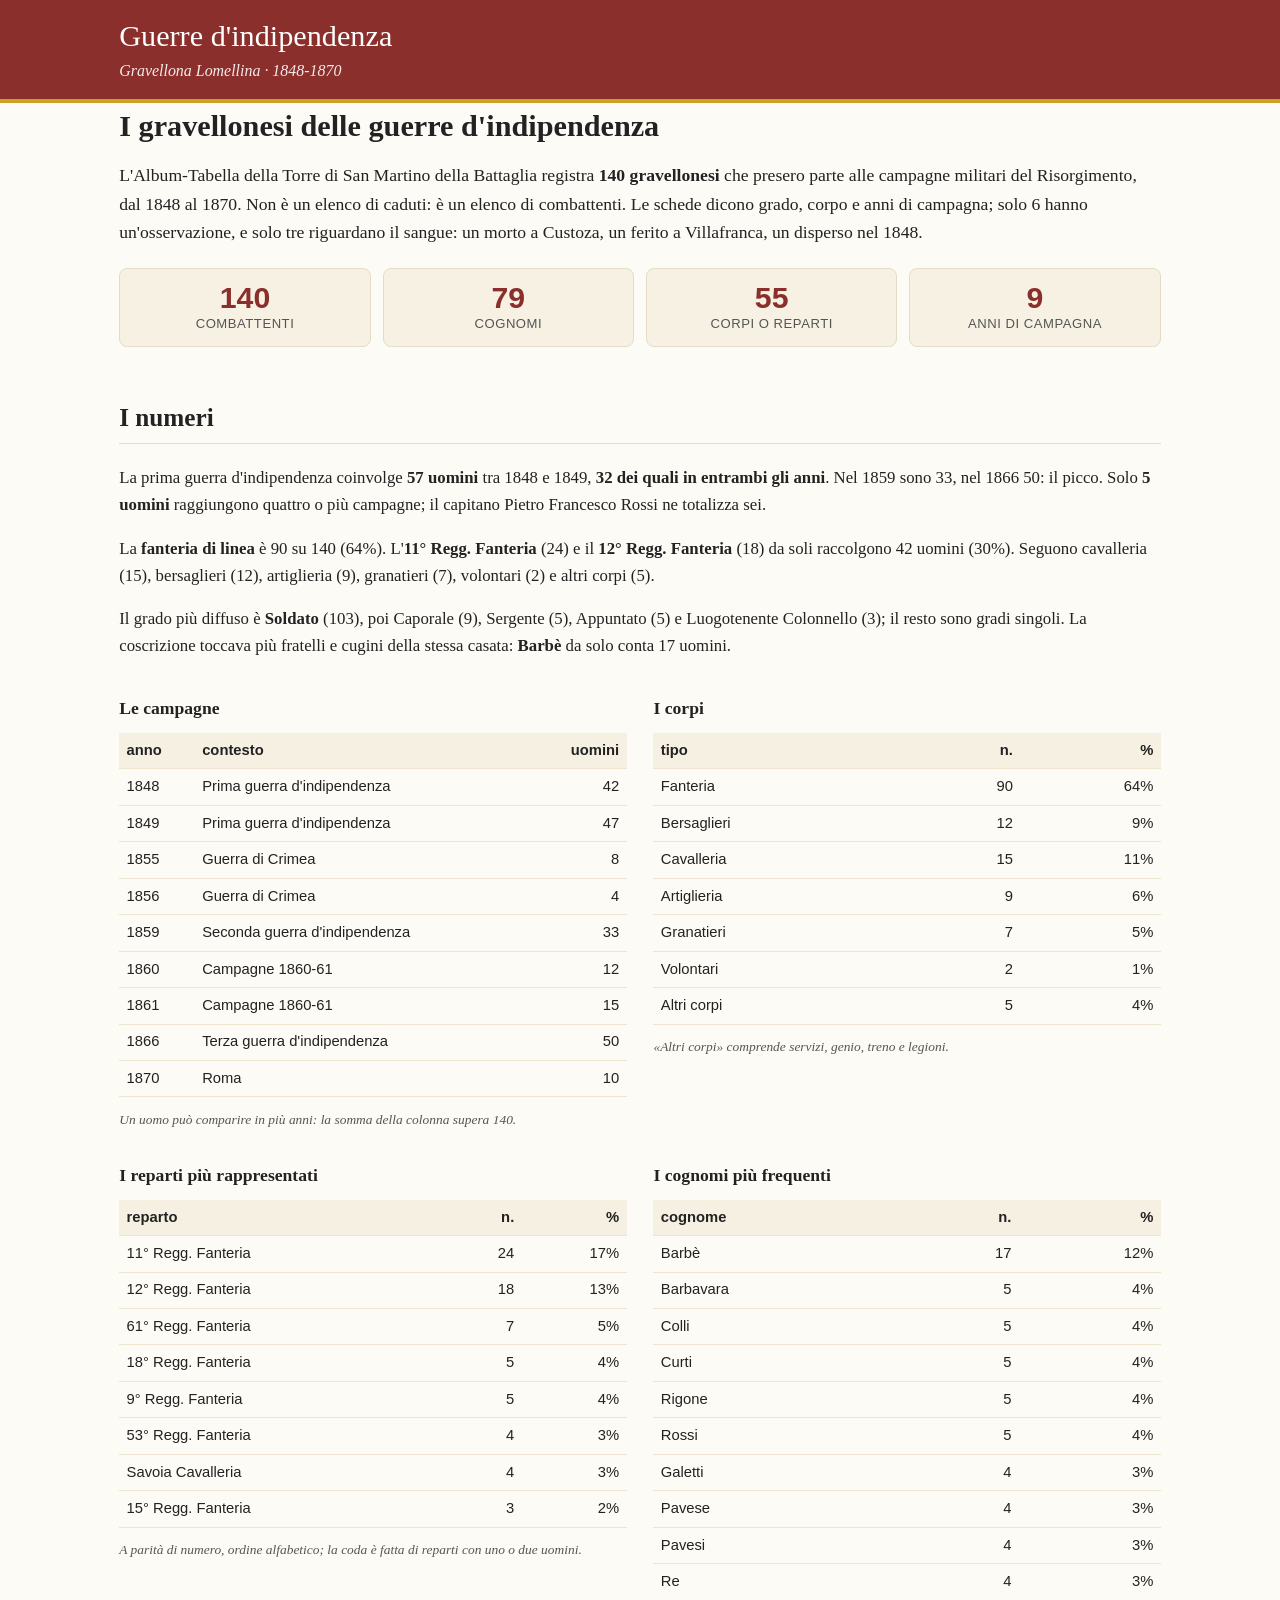
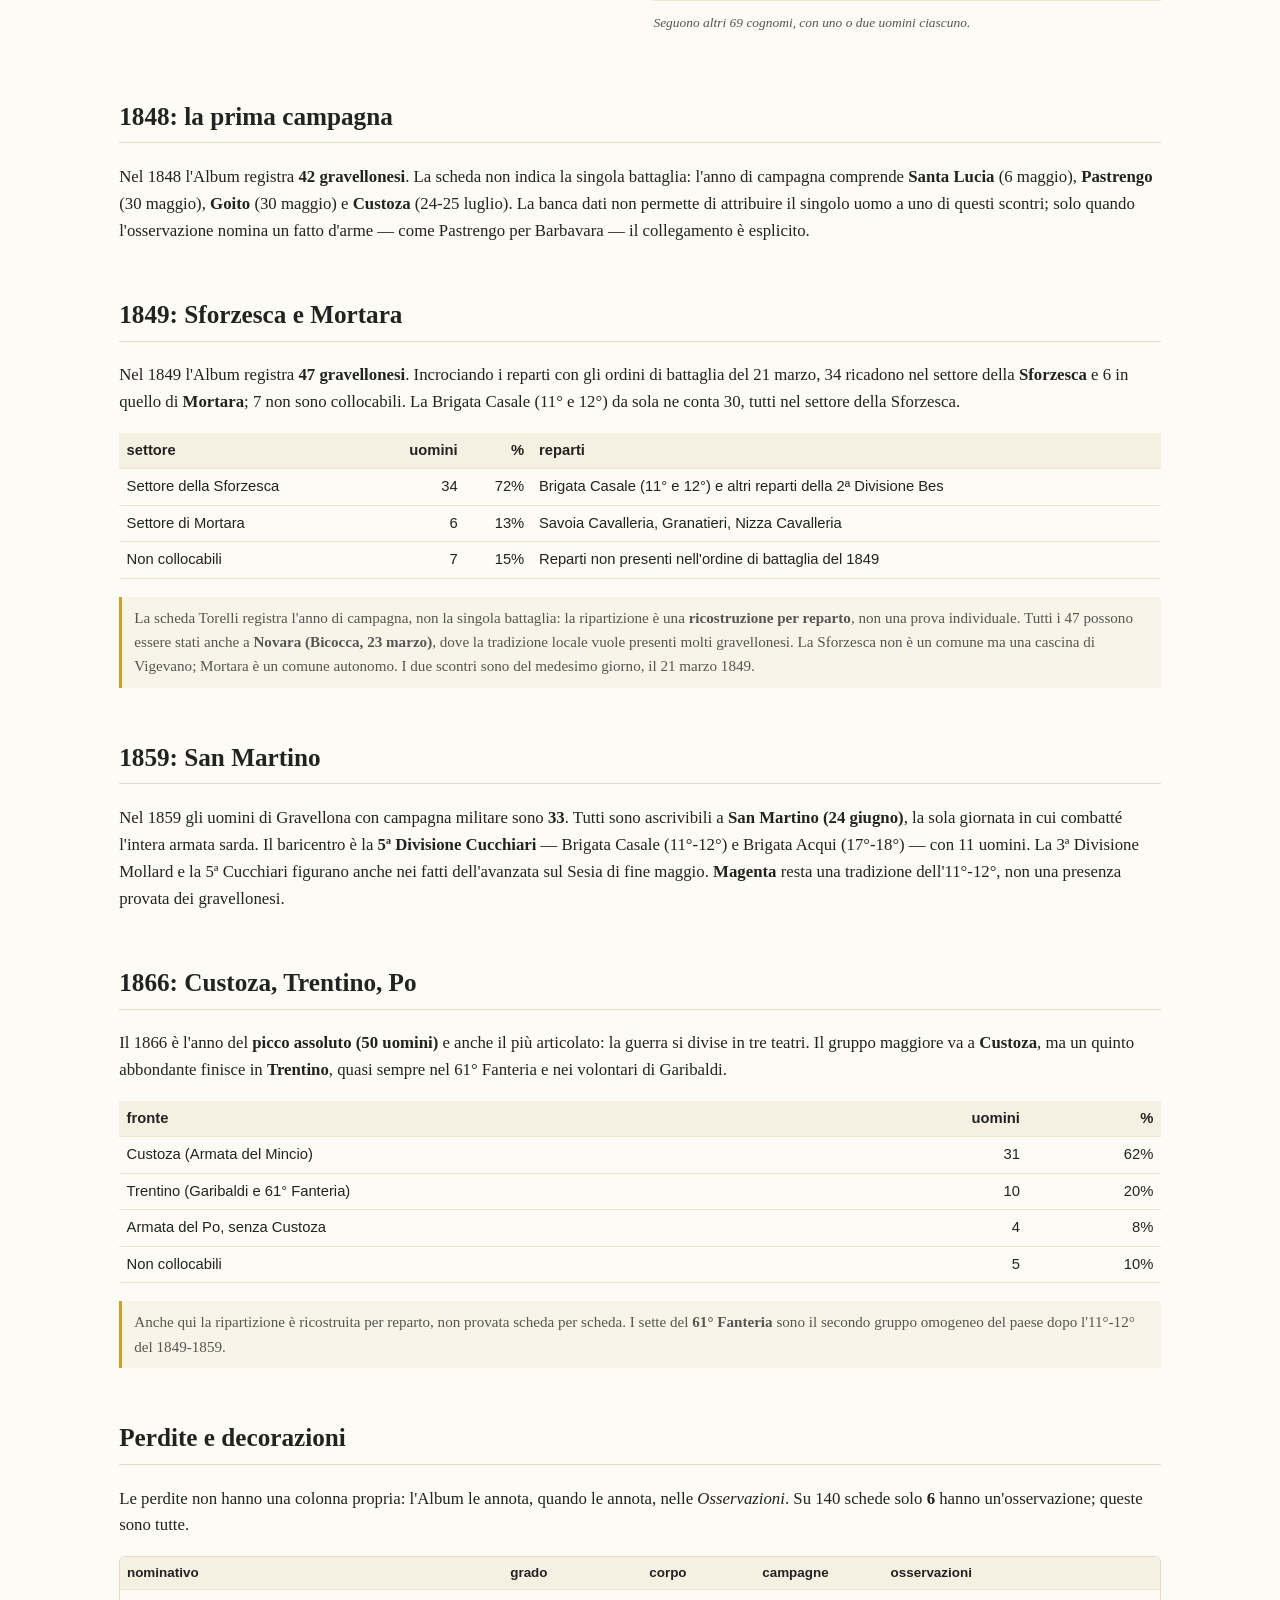
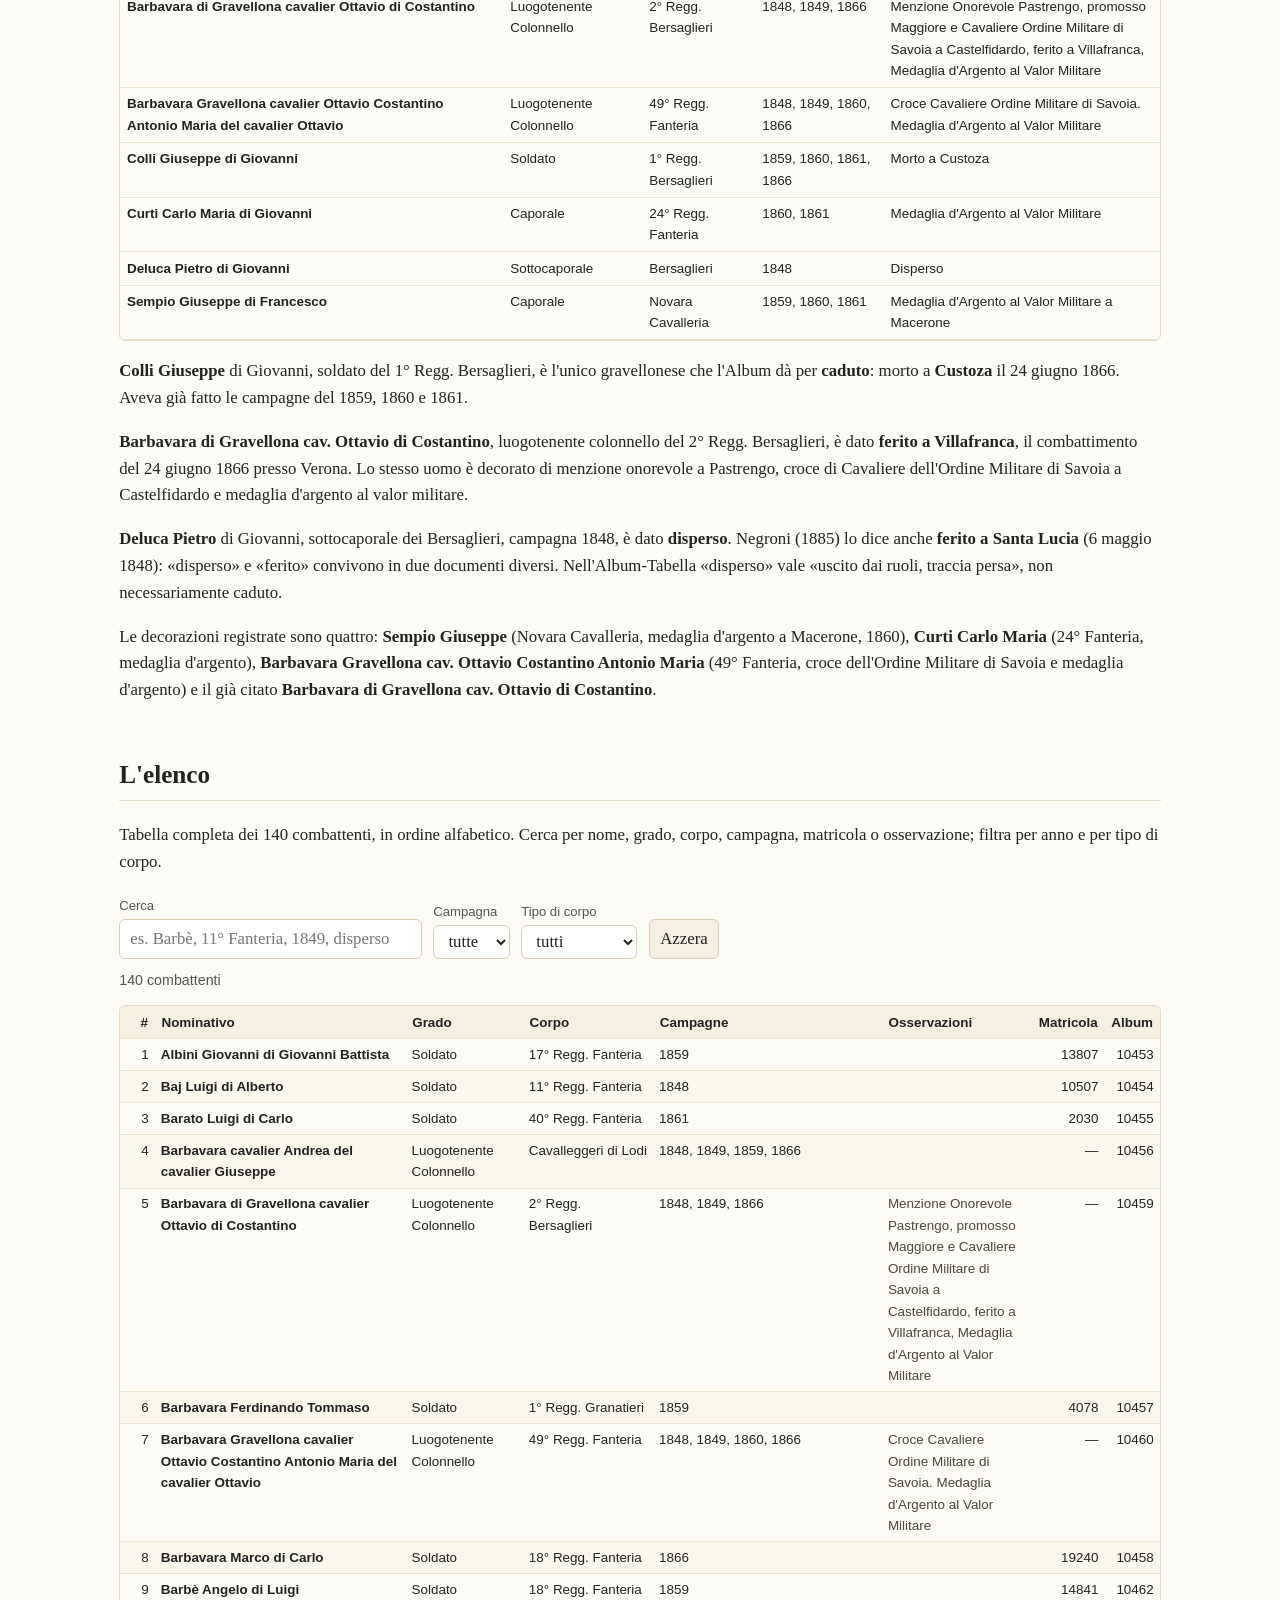
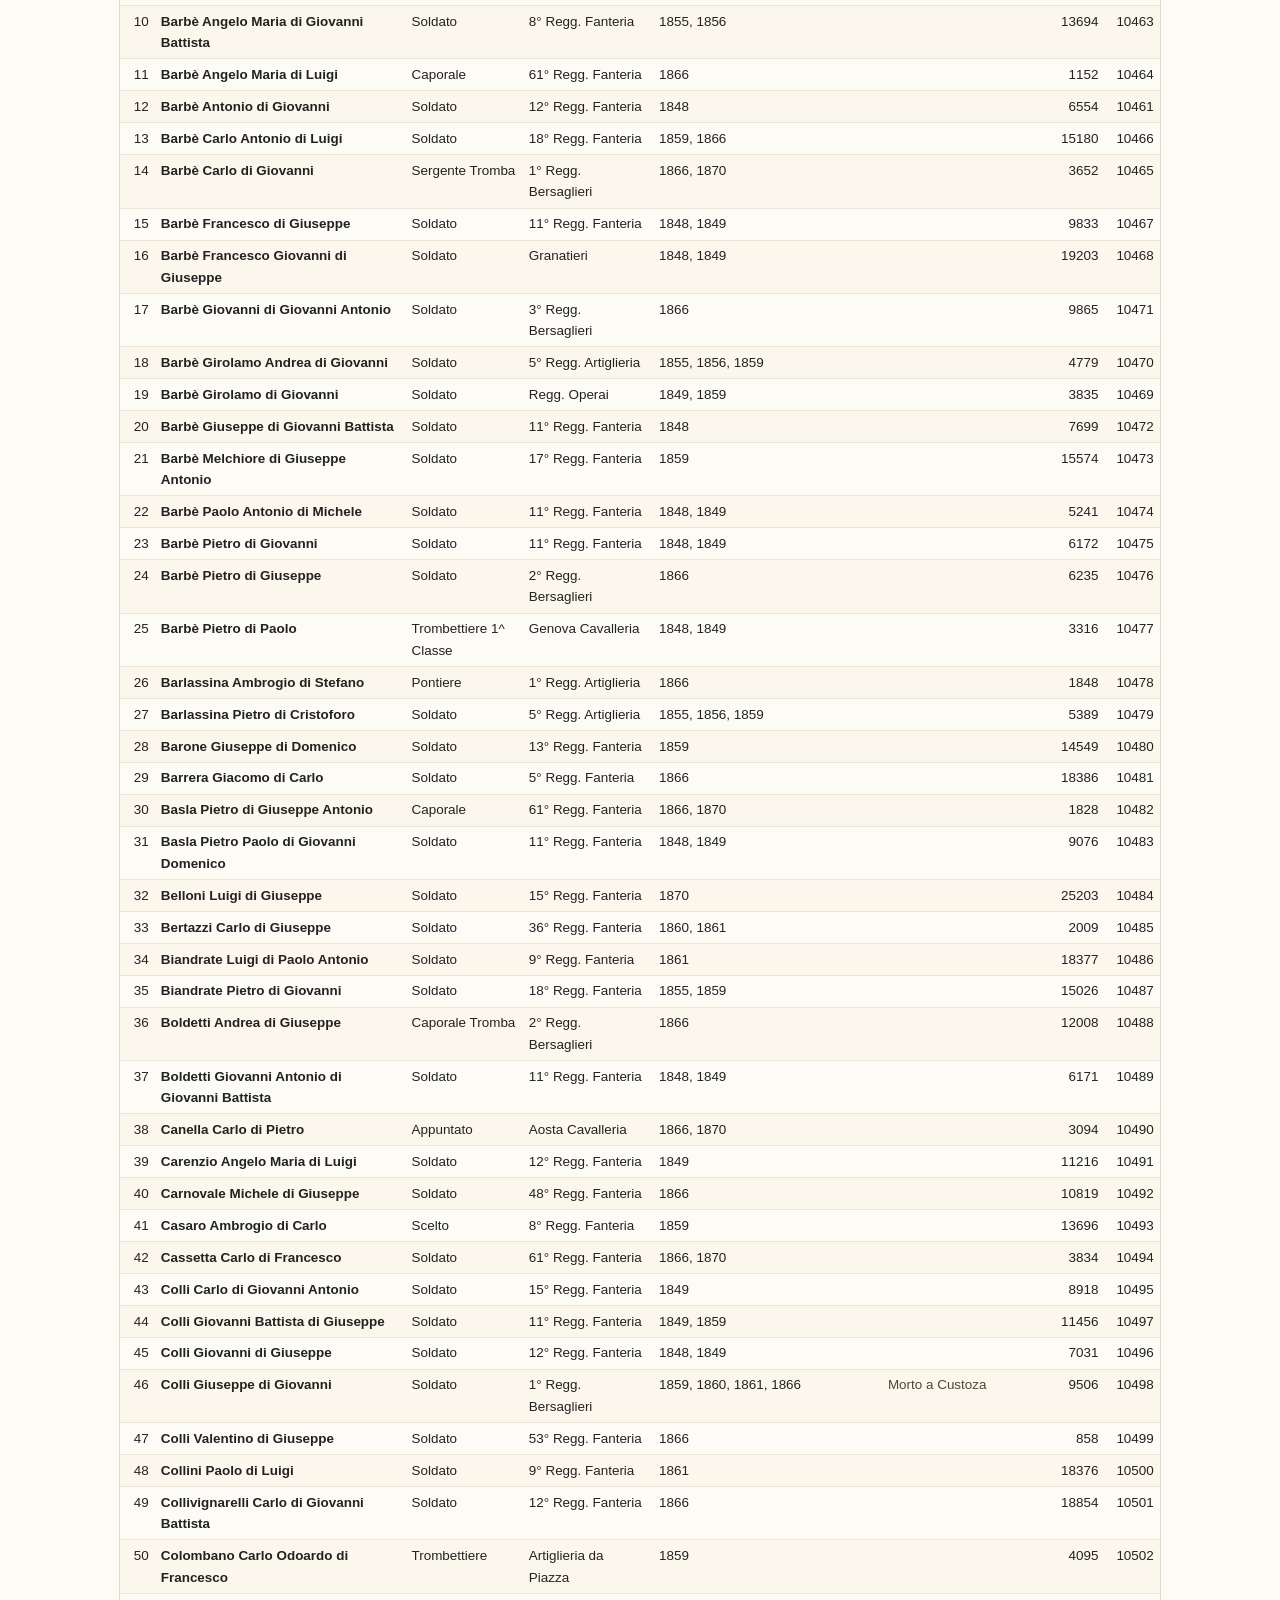
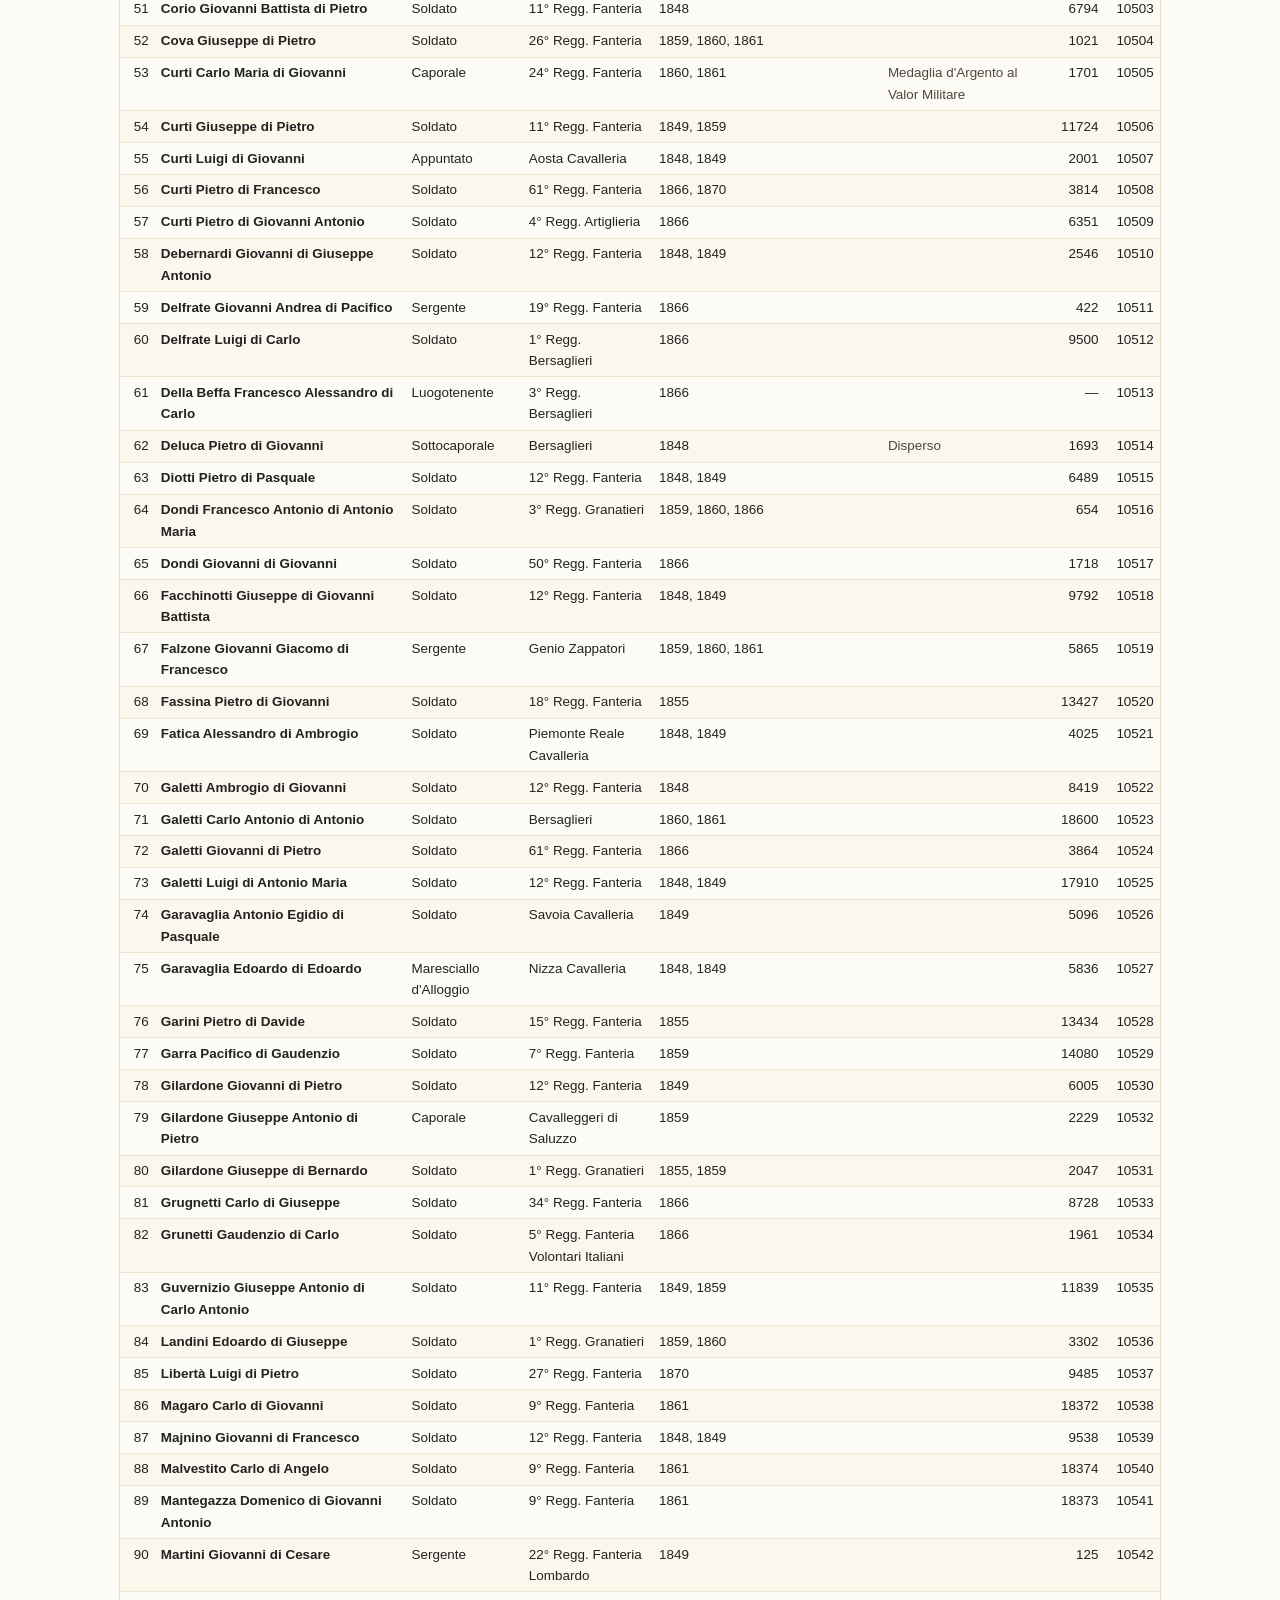
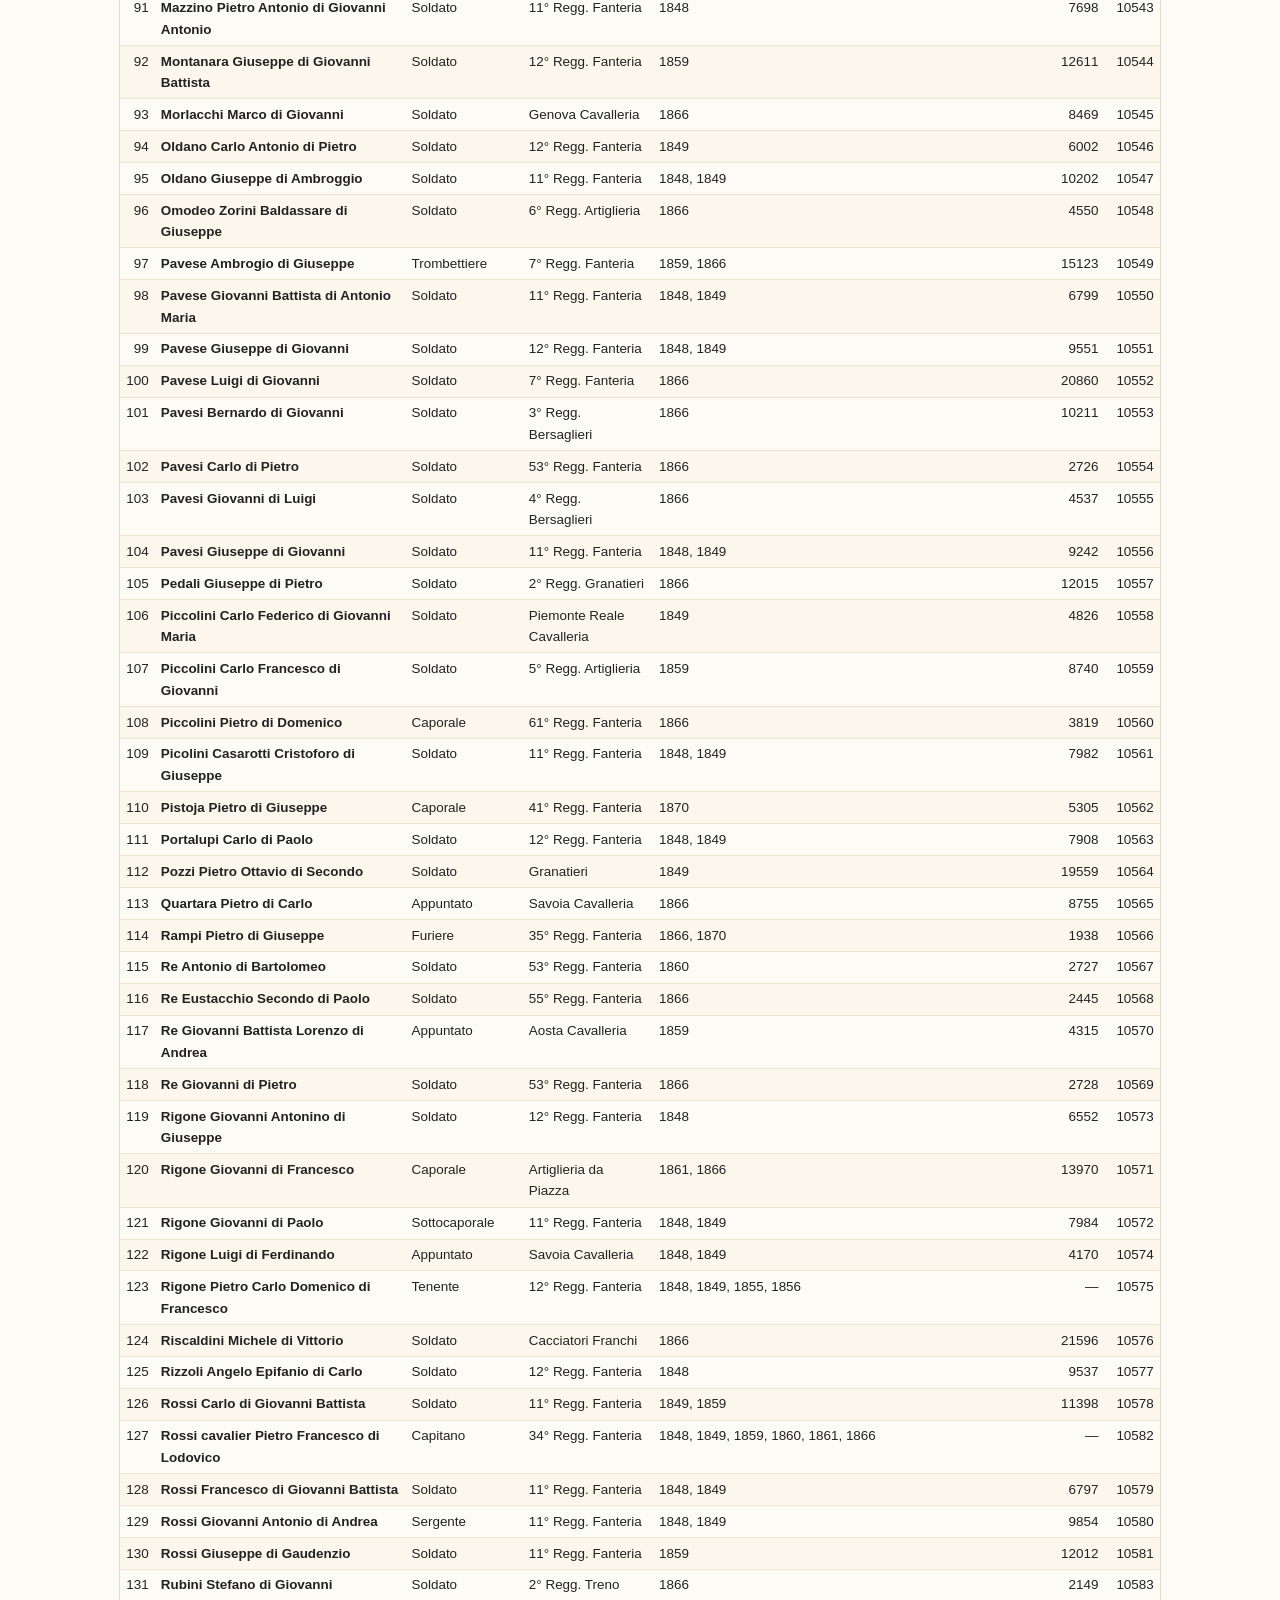
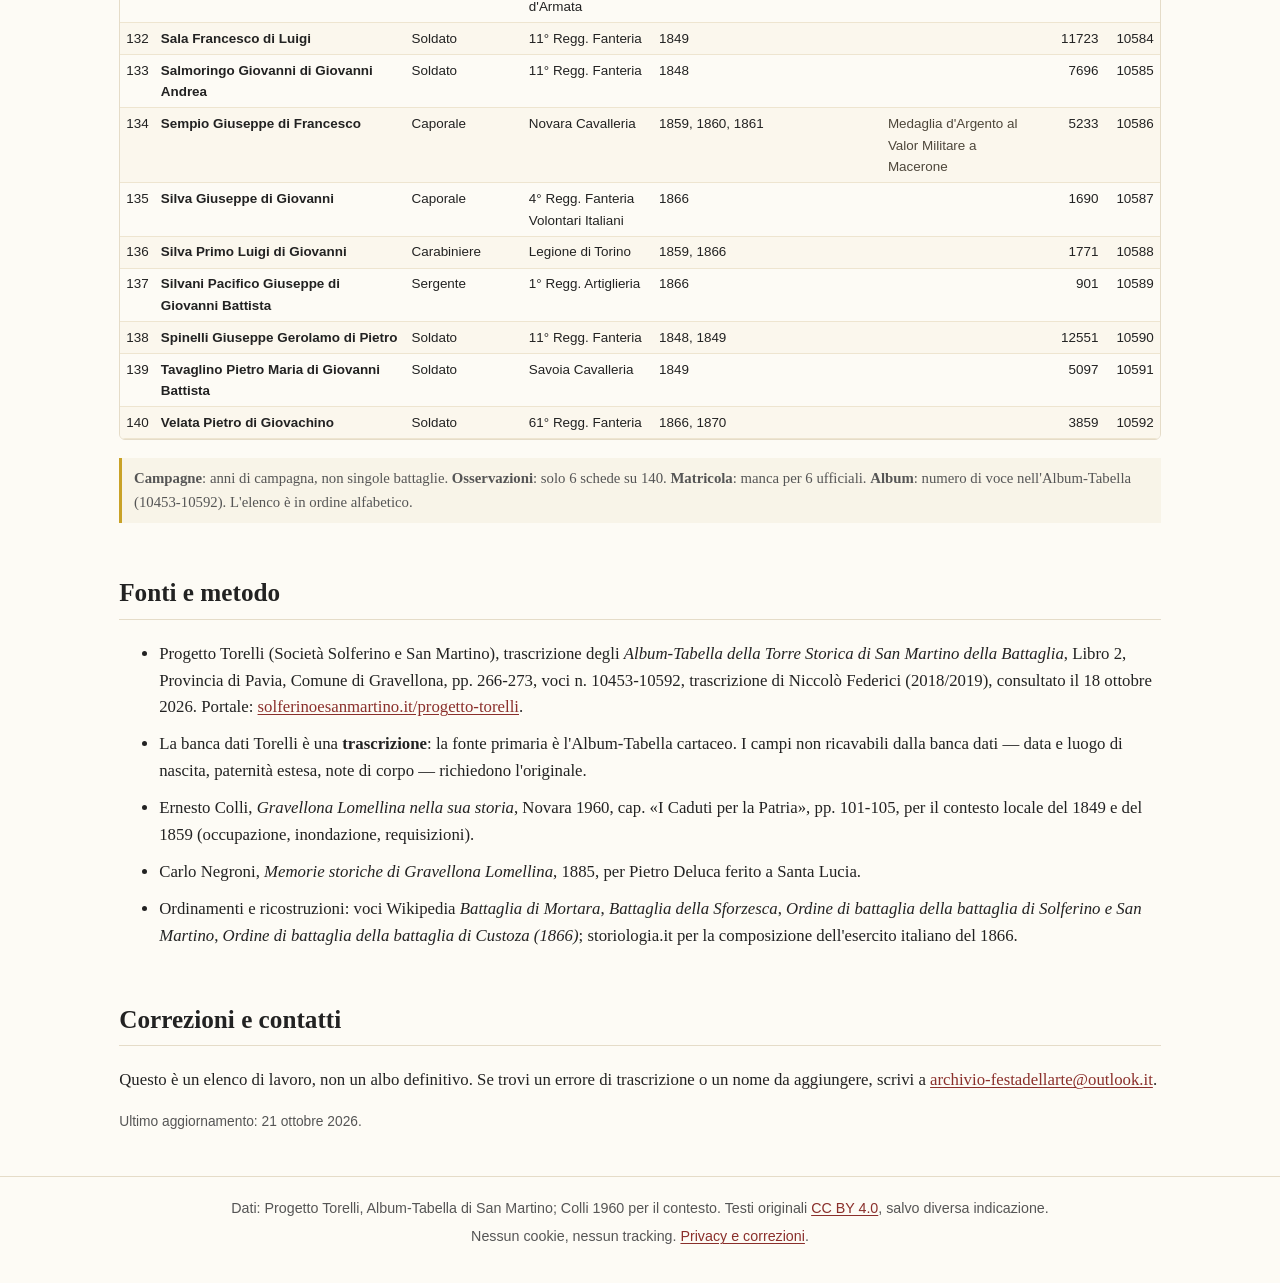
==== commit 72160eea: "Aggiunge la sezione sul 1848" ====
--- a/index.html
+++ b/index.html
@@ -113,6 +113,9 @@
       <p class="nota-tabella">Seguono altri 69 cognomi, con uno o due uomini ciascuno.</p>
     </div>
   </div>
+
+  <h2 id="1848">1848: la prima campagna</h2>
+  <p>Nel 1848 l'Album registra <strong>42 gravellonesi</strong>. La scheda non indica la singola battaglia: l'anno di campagna comprende <strong>Santa Lucia</strong> (6 maggio), <strong>Pastrengo</strong> (30 maggio), <strong>Goito</strong> (30 maggio) e <strong>Custoza</strong> (24-25 luglio). La banca dati non permette di attribuire il singolo uomo a uno di questi scontri; solo quando l'osservazione nomina un fatto d'arme — come Pastrengo per Barbavara — il collegamento è esplicito.</p>
 
   <h2 id="1849">1849: Sforzesca e Mortara</h2>
   <p>Nel 1849 l'Album registra <strong>47 gravellonesi</strong>. Incrociando i reparti con gli ordini di battaglia del 21 marzo, 34 ricadono nel settore della <strong>Sforzesca</strong> e 6 in quello di <strong>Mortara</strong>; 7 non sono collocabili. La Brigata Casale (11° e 12°) da sola ne conta 30, tutti nel settore della Sforzesca.</p>
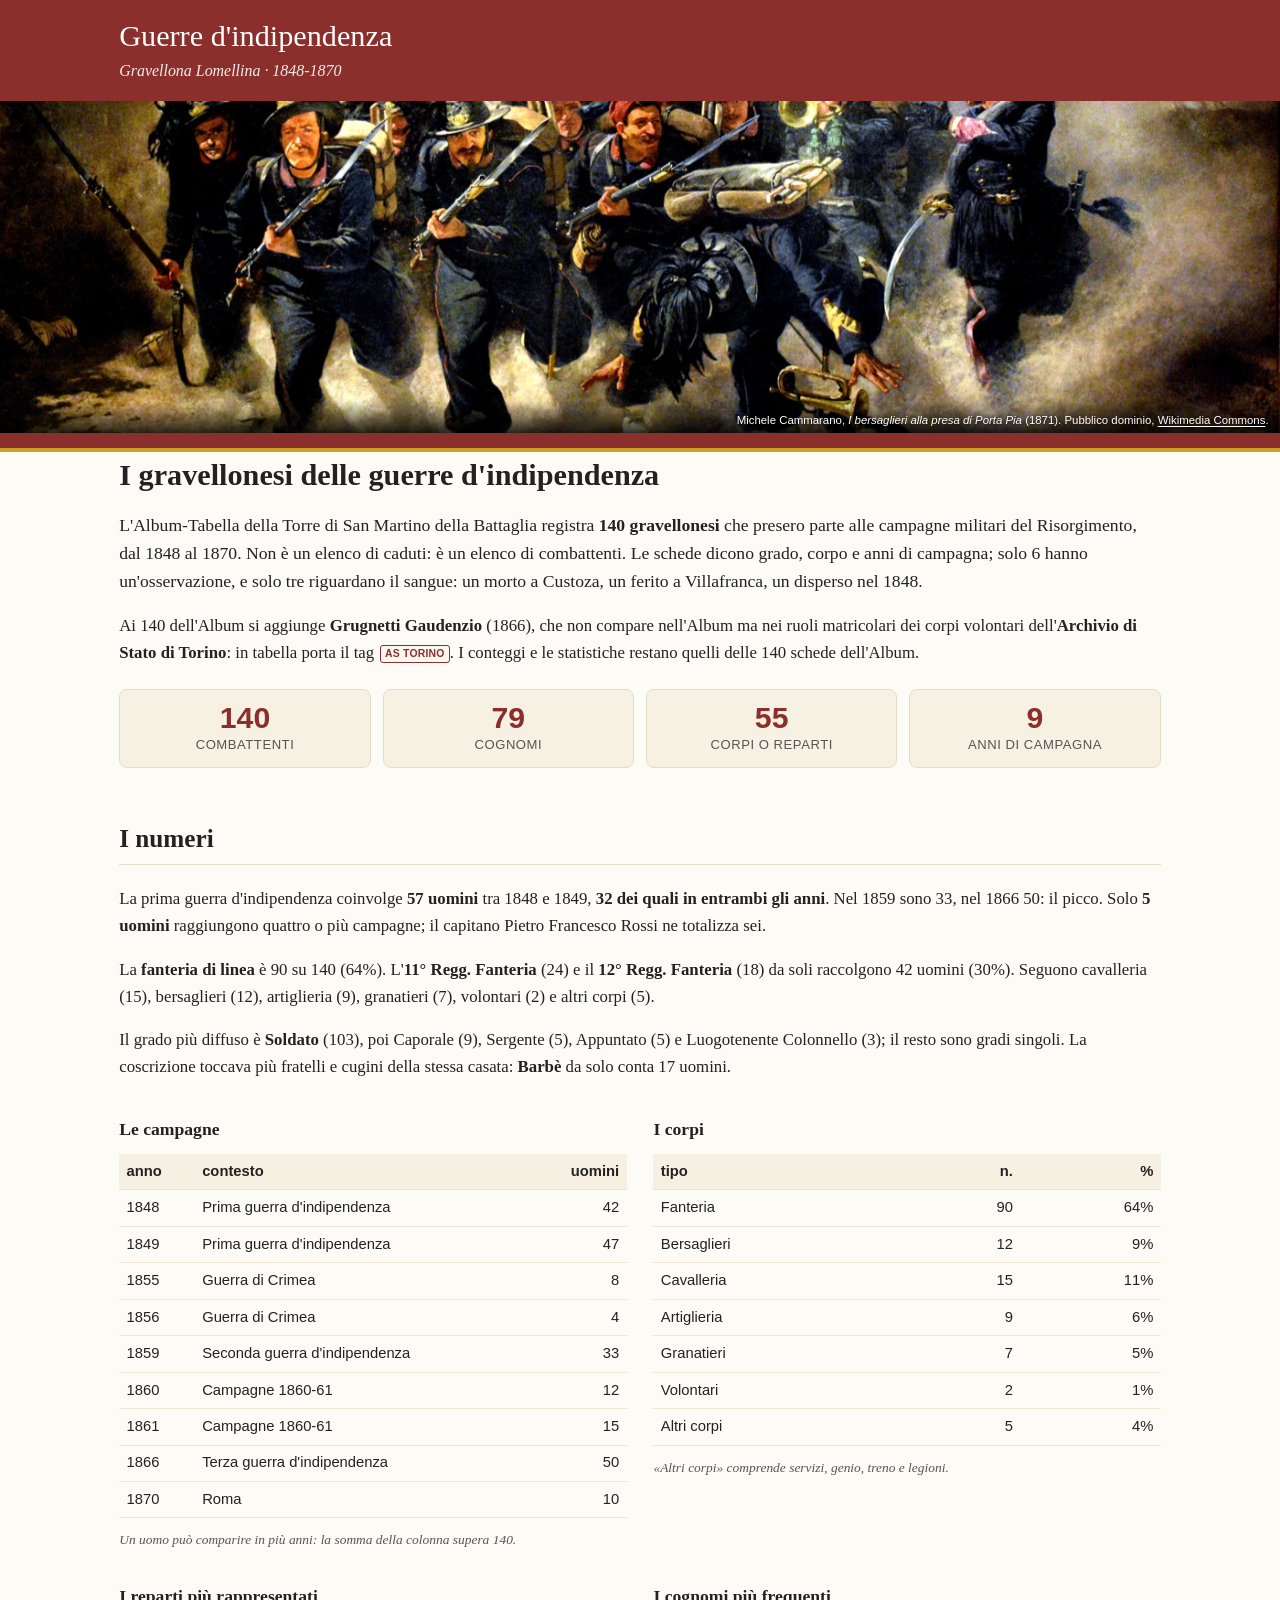
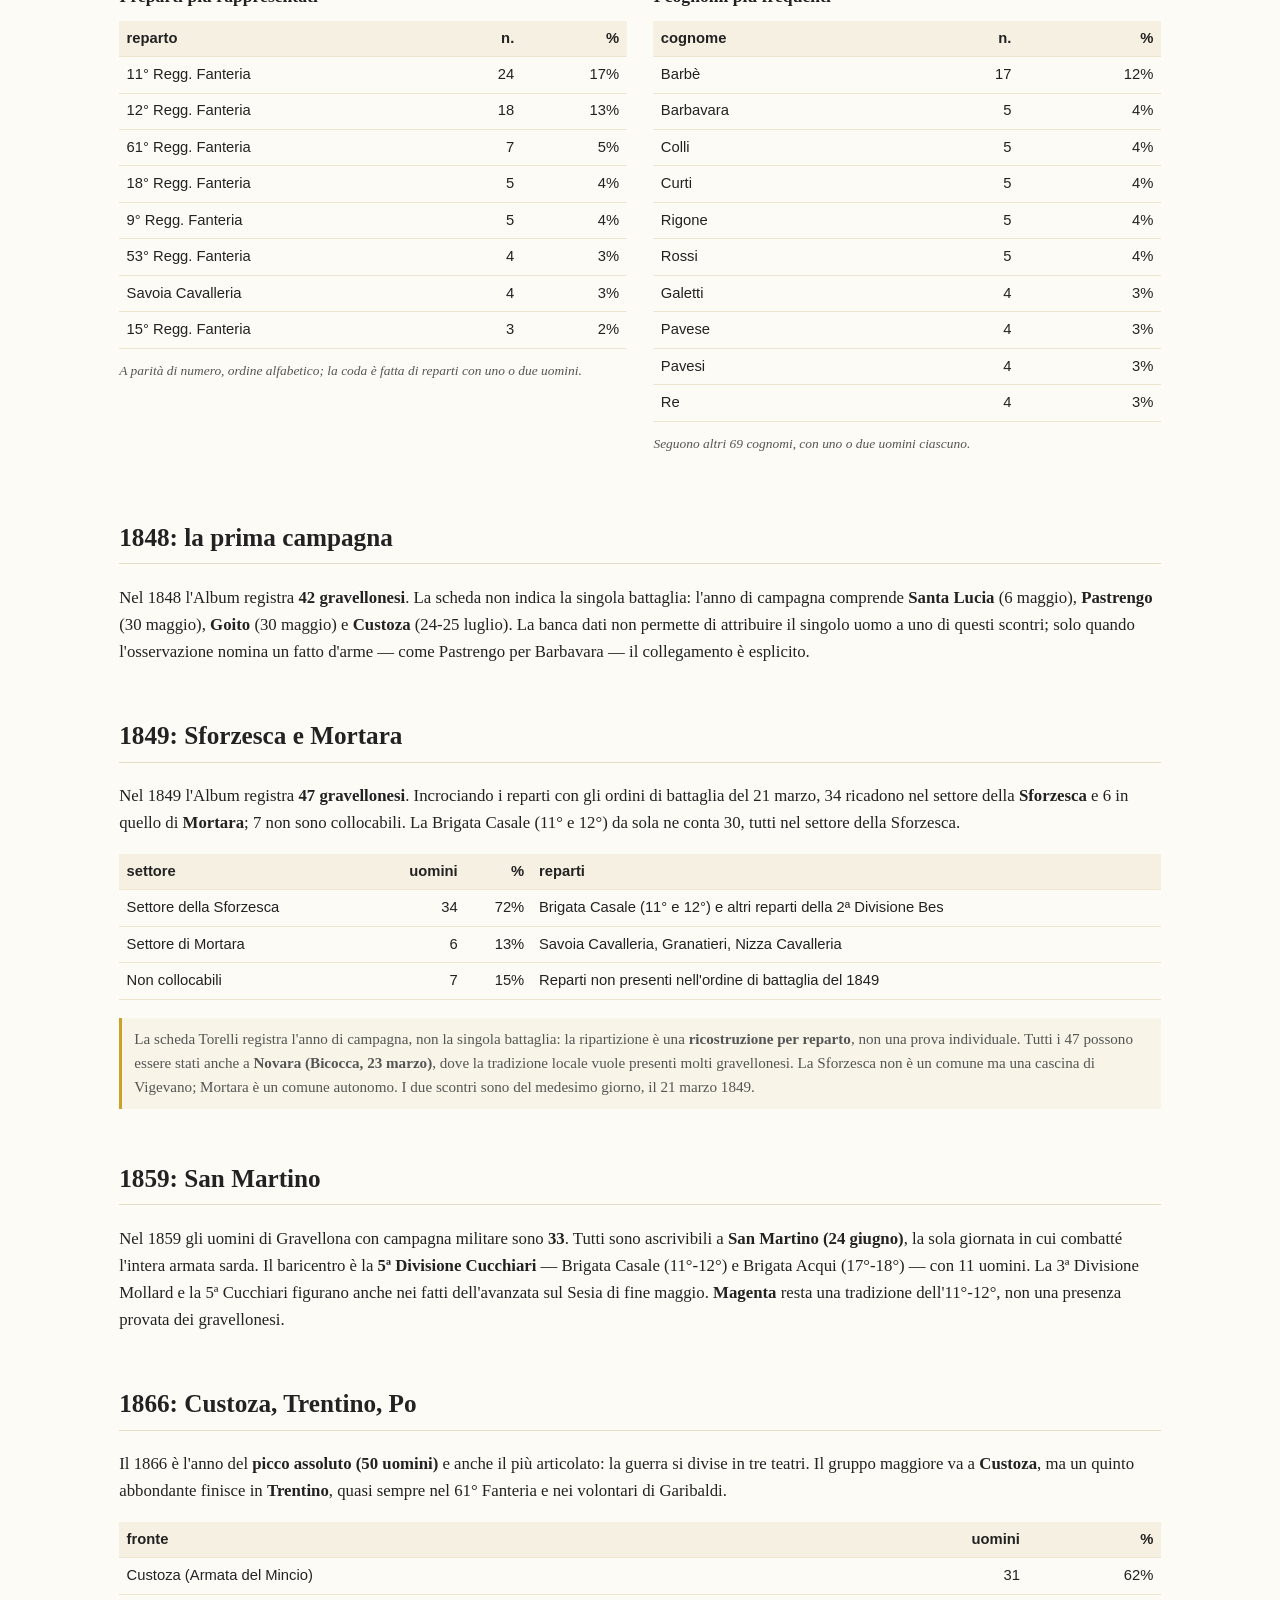
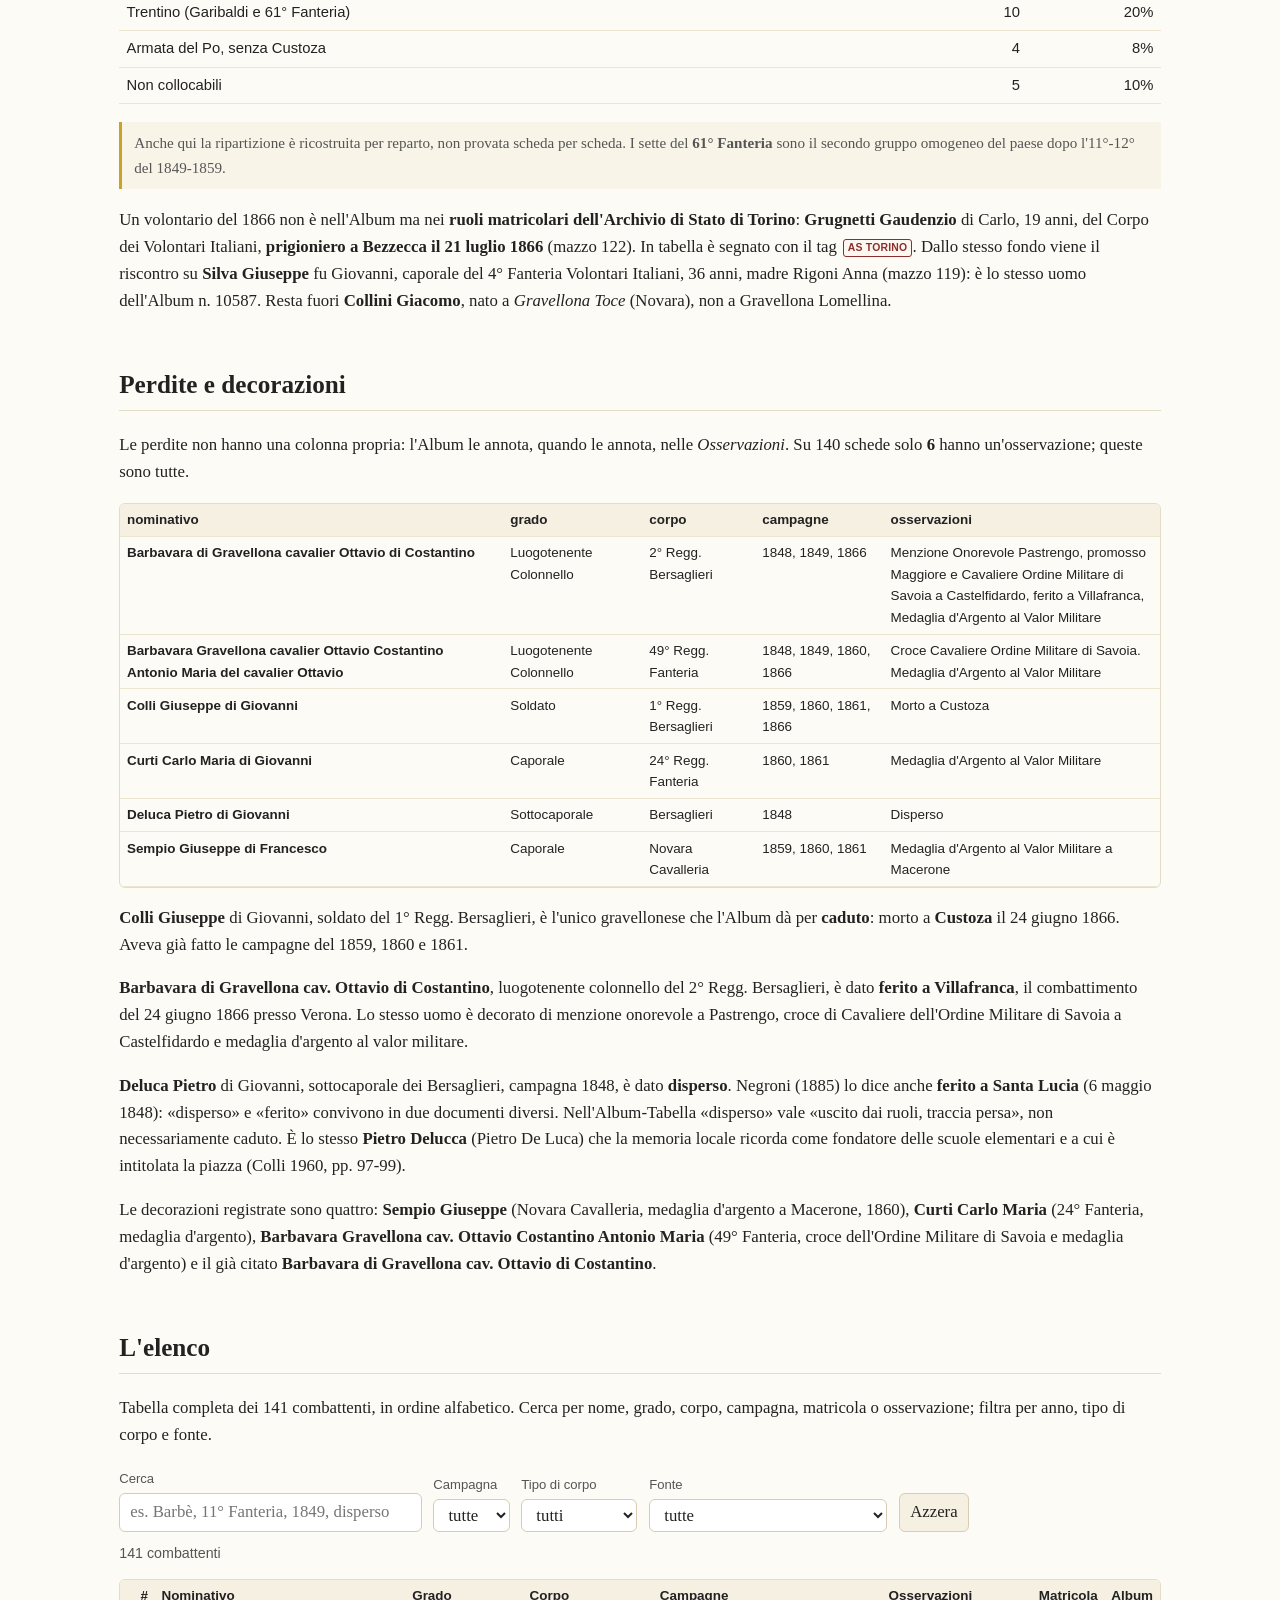
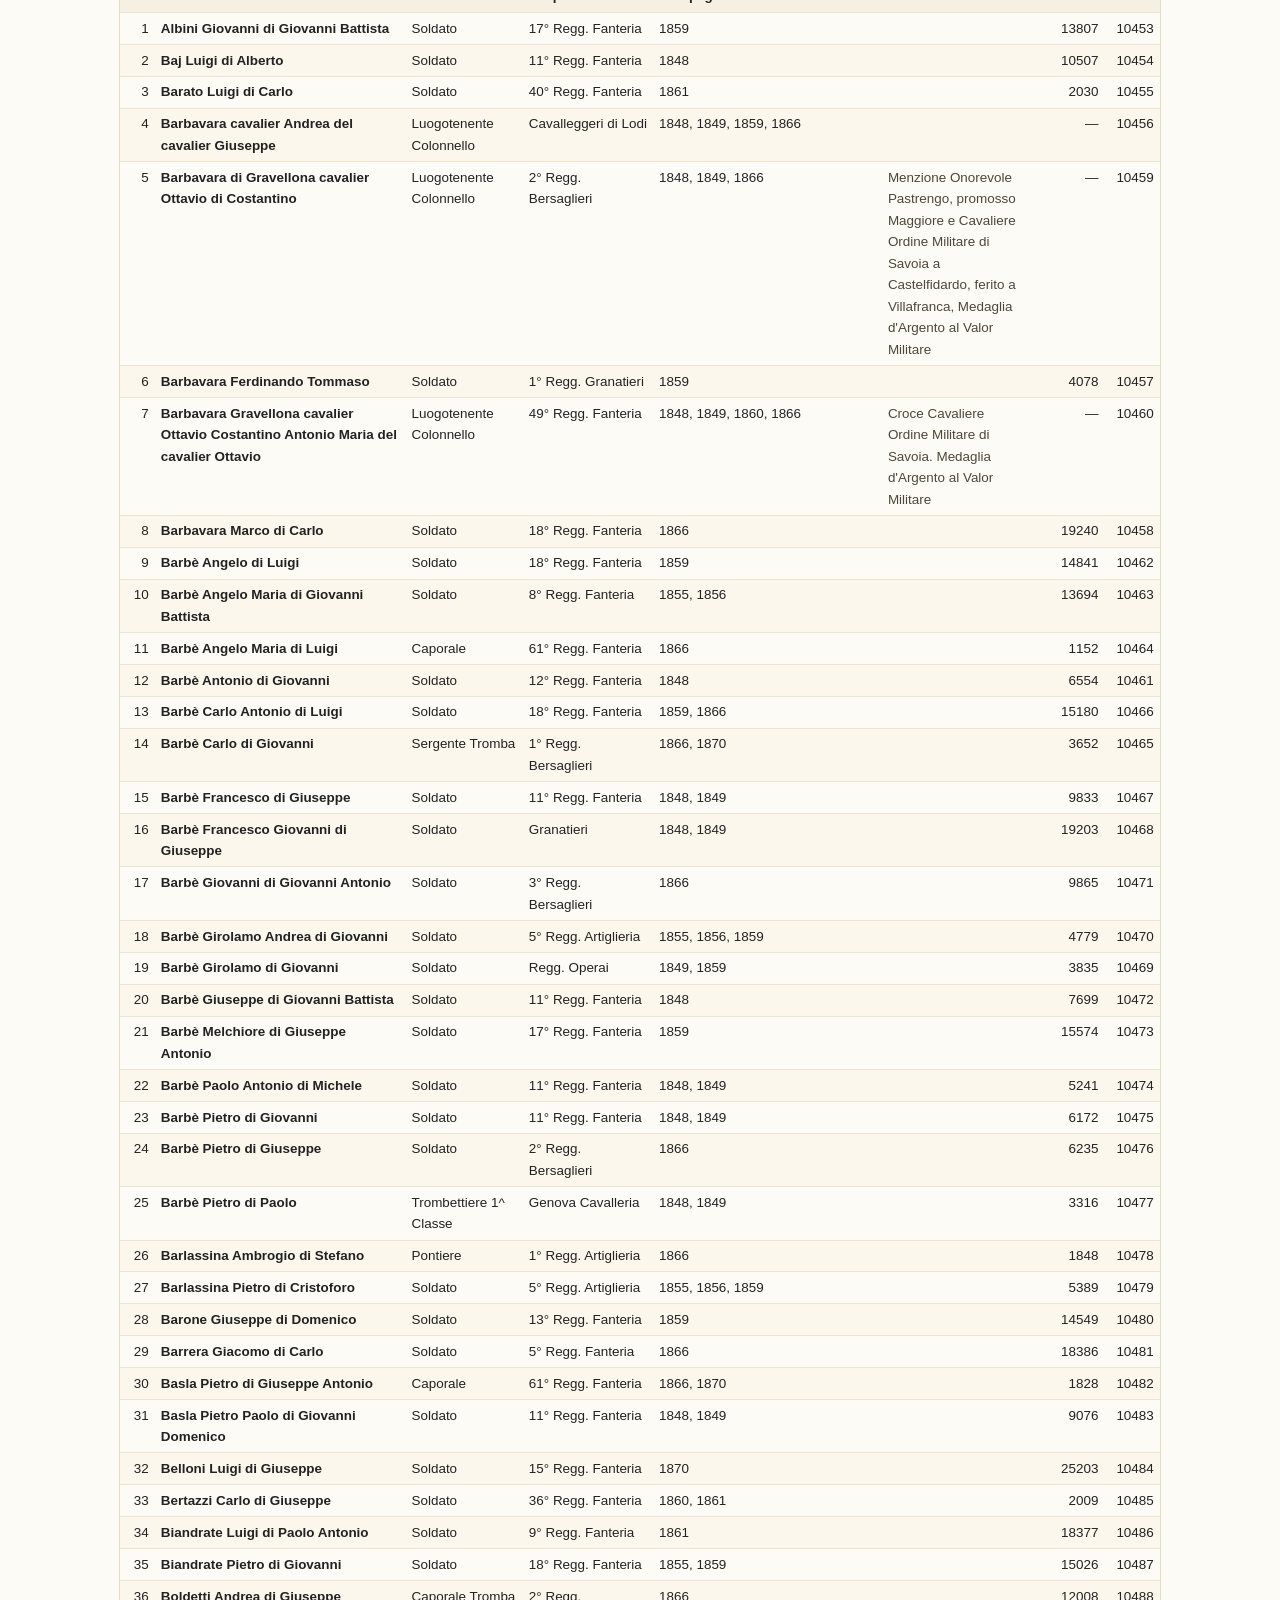
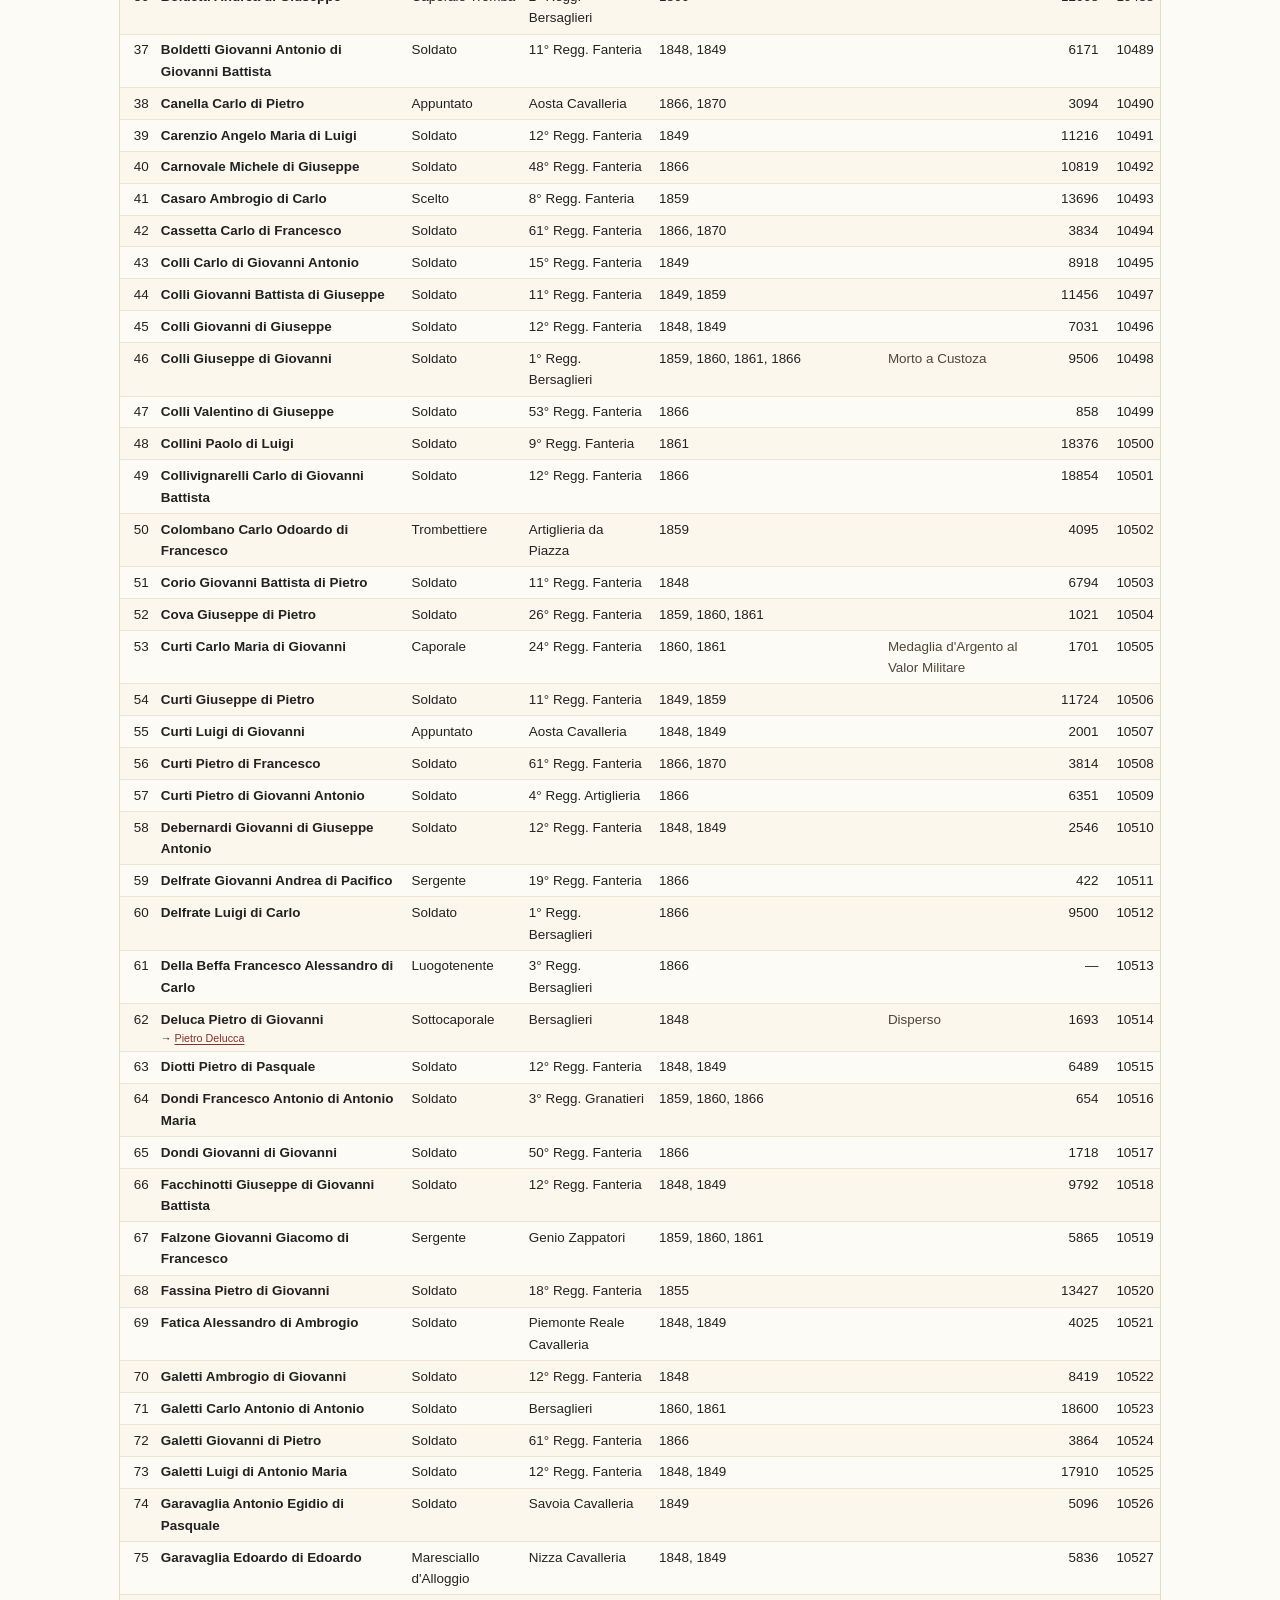
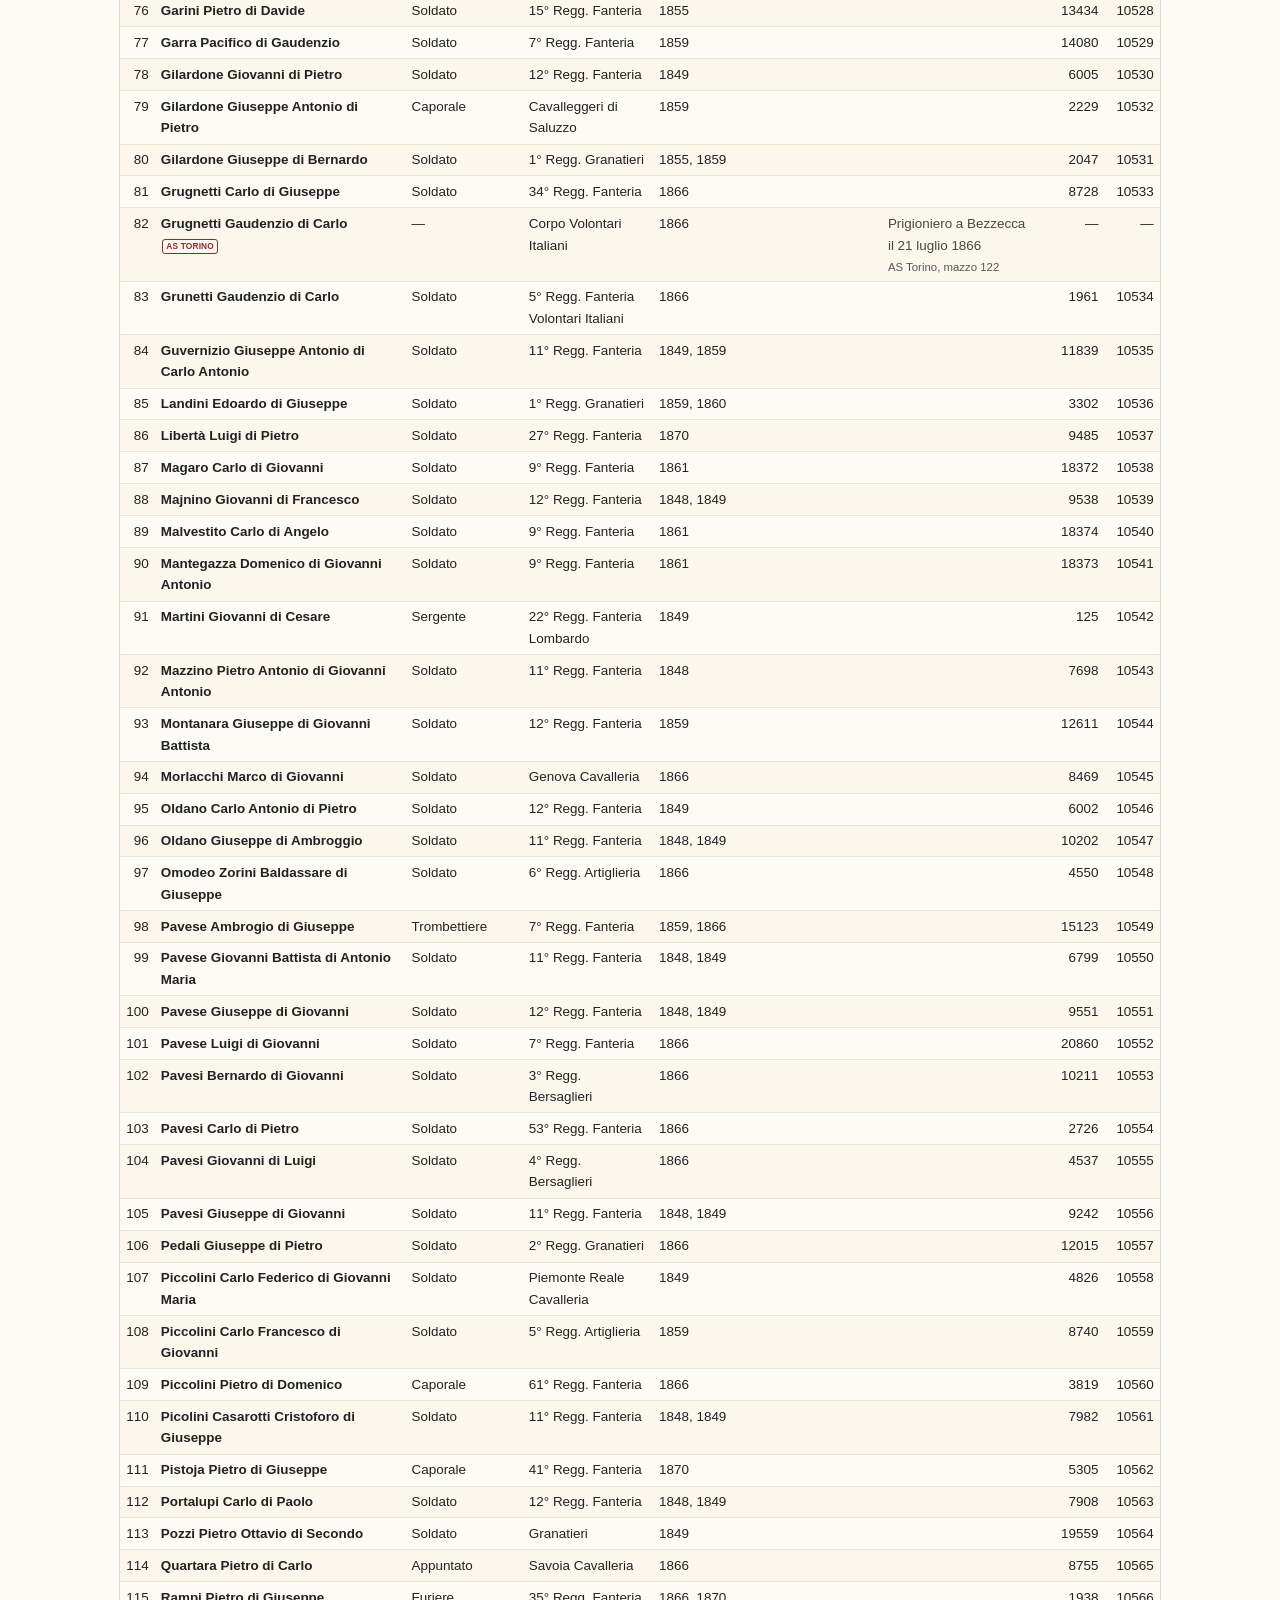
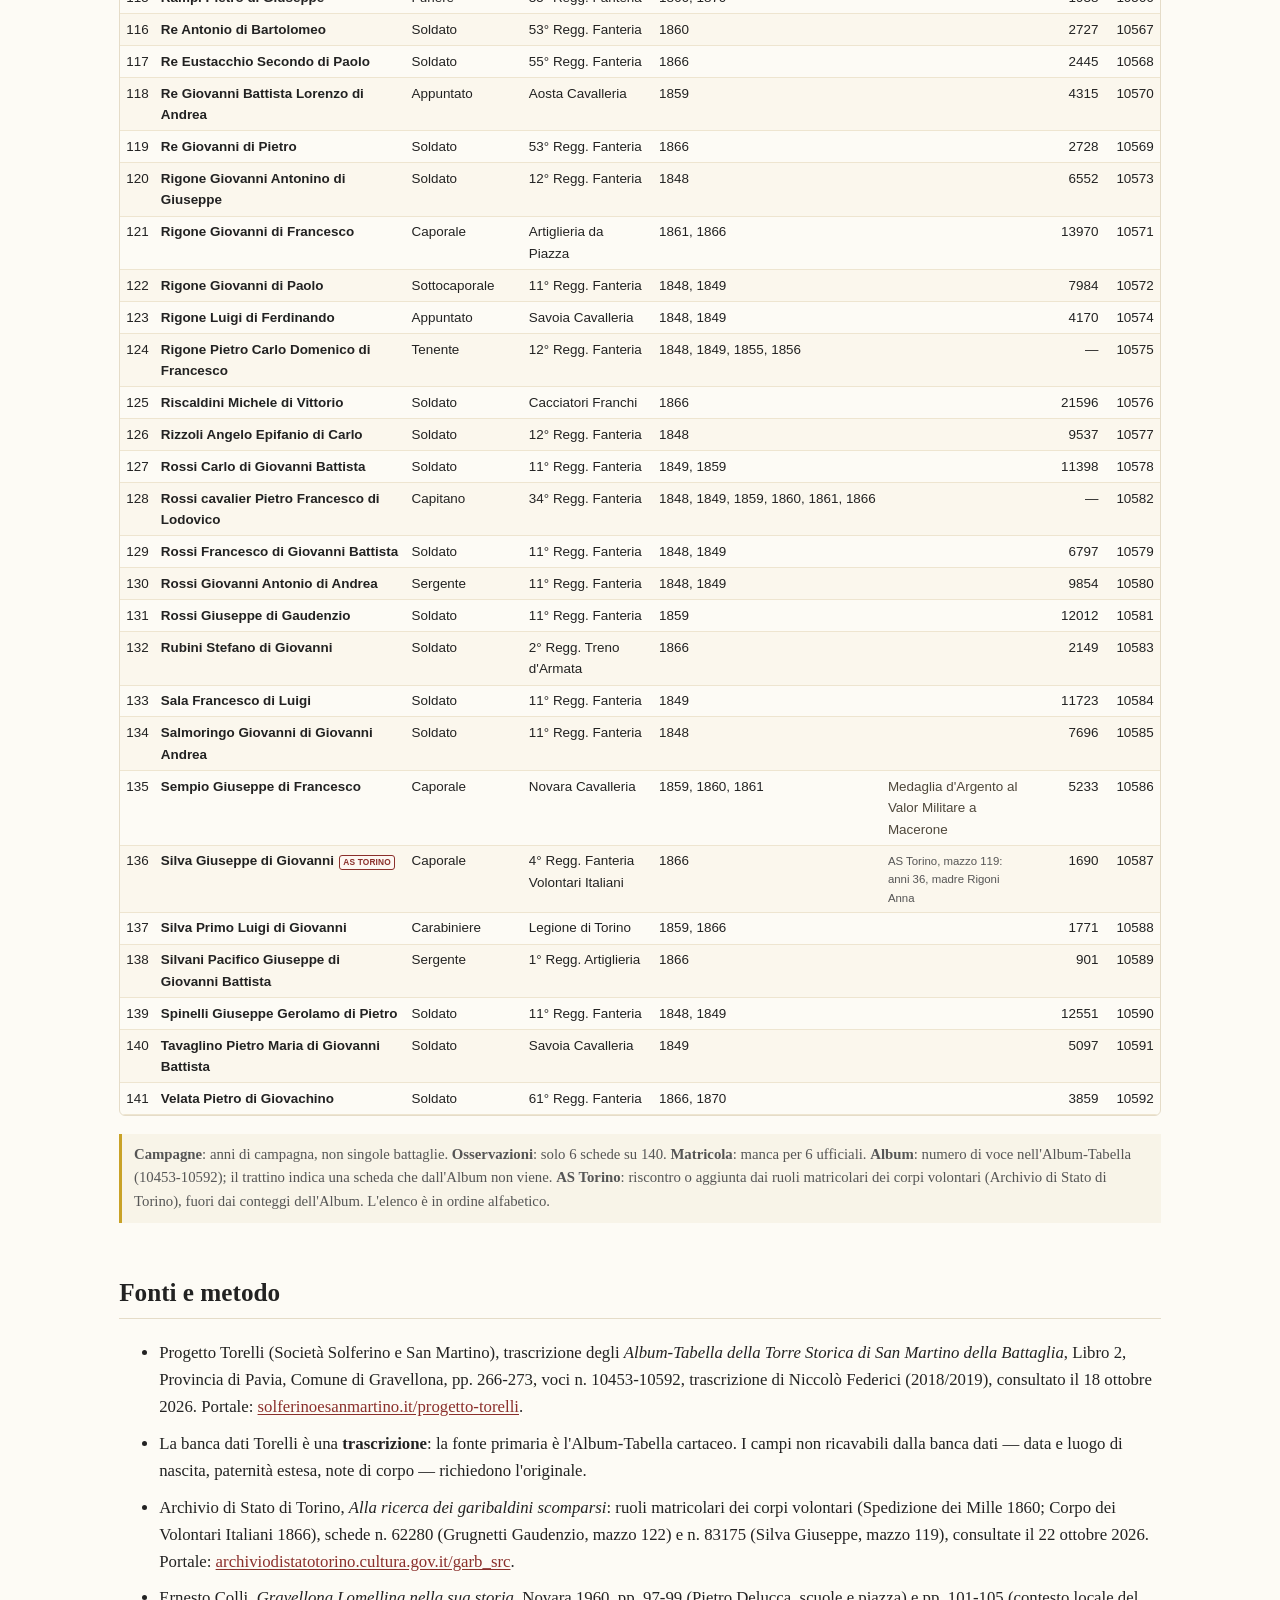
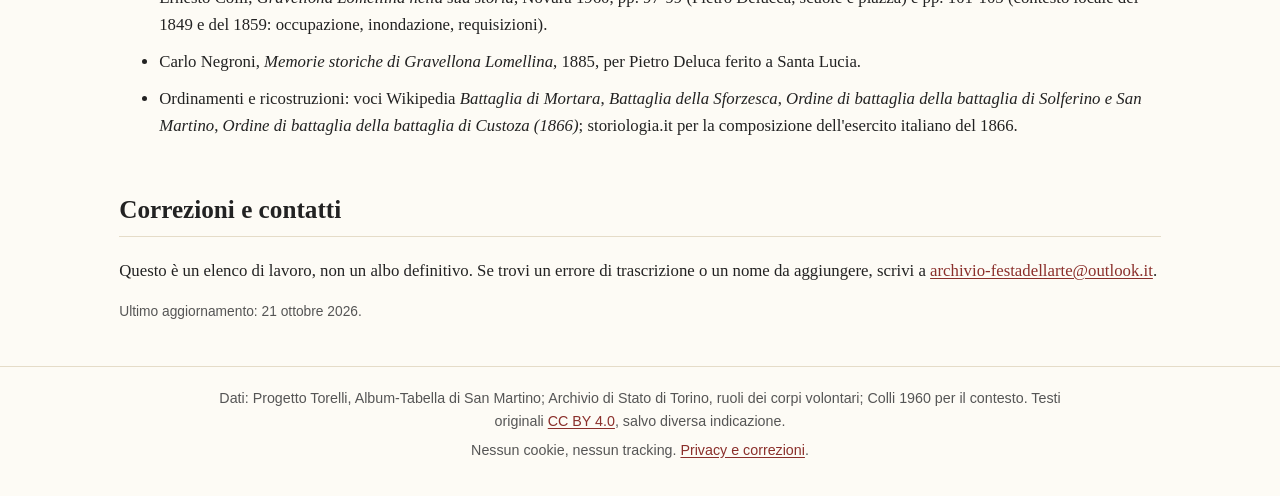
==== commit b08d19a1: "Aggiunge immagine header, rimando Delucca e fonti AS Torino" ====
--- a/index.html
+++ b/index.html
@@ -4,11 +4,11 @@
 <meta charset="utf-8">
 <meta name="viewport" content="width=device-width, initial-scale=1">
 <title>Guerre d'indipendenza — Gravellona Lomellina</title>
-<meta name="description" content="140 combattenti gravellonesi delle guerre d'indipendenza e del Risorgimento, 1848-1870: tabella, dati e ricerca.">
+<meta name="description" content="140 combattenti gravellonesi delle guerre d'indipendenza e del Risorgimento, 1848-1870, più un volontario dai ruoli dell'Archivio di Stato di Torino: tabella, dati e ricerca.">
 <link rel="canonical" href="https://racconti-di-gravellona.github.io/guerre-indipendenza-gravellona/">
 <meta property="og:type" content="website">
 <meta property="og:title" content="Guerre d'indipendenza — Gravellona Lomellina">
-<meta property="og:description" content="140 combattenti gravellonesi del Risorgimento, 1848-1870: tabella, dati e ricerca.">
+<meta property="og:description" content="140 combattenti gravellonesi del Risorgimento, 1848-1870, più un volontario dai ruoli dell'Archivio di Stato di Torino: tabella, dati e ricerca.">
 <meta property="og:url" content="https://racconti-di-gravellona.github.io/guerre-indipendenza-gravellona/">
 <link rel="stylesheet" href="style.css">
 </head>
@@ -18,11 +18,17 @@
     <a class="brand" href="./">Guerre d'indipendenza</a>
     <p class="motto">Gravellona Lomellina · 1848-1870</p>
   </div>
+  <figure class="header-immagine">
+    <img src="header-porta-pia.jpg" alt="Bersaglieri italiani all'assalto presso Porta Pia, dipinto di Michele Cammarano" width="1400" height="867">
+    <figcaption>Michele Cammarano, <em>I bersaglieri alla presa di Porta Pia</em> (1871). Pubblico dominio, <a href="https://commons.wikimedia.org/wiki/File:I_bersaglieri_alla_presa_di_Porta_Pia._Autore_Michelle_Cammarano.jpg">Wikimedia Commons</a>.</figcaption>
+  </figure>
 </header>
 
 <main class="wrap">
   <h1>I gravellonesi delle guerre d'indipendenza</h1>
   <p class="lead">L'Album-Tabella della Torre di San Martino della Battaglia registra <strong>140 gravellonesi</strong> che presero parte alle campagne militari del Risorgimento, dal 1848 al 1870. Non è un elenco di caduti: è un elenco di combattenti. Le schede dicono grado, corpo e anni di campagna; solo 6 hanno un'osservazione, e solo tre riguardano il sangue: un morto a Custoza, un ferito a Villafranca, un disperso nel 1848.</p>
+
+  <p>Ai 140 dell'Album si aggiunge <strong>Grugnetti Gaudenzio</strong> (1866), che non compare nell'Album ma nei ruoli matricolari dei corpi volontari dell'<strong>Archivio di Stato di Torino</strong>: in tabella porta il tag <span class="tag">AS Torino</span>. I conteggi e le statistiche restano quelli delle 140 schede dell'Album.</p>
 
   <ul class="numeri">
     <li><strong>140</strong><span>combattenti</span></li>
@@ -149,6 +155,8 @@
 
   <p class="avvertenza">Anche qui la ripartizione è ricostruita per reparto, non provata scheda per scheda. I sette del <strong>61° Fanteria</strong> sono il secondo gruppo omogeneo del paese dopo l'11°-12° del 1849-1859.</p>
 
+  <p>Un volontario del 1866 non è nell'Album ma nei <strong>ruoli matricolari dell'Archivio di Stato di Torino</strong>: <strong>Grugnetti Gaudenzio</strong> di Carlo, 19 anni, del Corpo dei Volontari Italiani, <strong>prigioniero a Bezzecca il 21 luglio 1866</strong> (mazzo 122). In tabella è segnato con il tag <span class="tag">AS Torino</span>. Dallo stesso fondo viene il riscontro su <strong>Silva Giuseppe</strong> fu Giovanni, caporale del 4° Fanteria Volontari Italiani, 36 anni, madre Rigoni Anna (mazzo 119): è lo stesso uomo dell'Album n. 10587. Resta fuori <strong>Collini Giacomo</strong>, nato a <em>Gravellona Toce</em> (Novara), non a Gravellona Lomellina.</p>
+
   <h2 id="perdite">Perdite e decorazioni</h2>
   <p>Le perdite non hanno una colonna propria: l'Album le annota, quando le annota, nelle <em>Osservazioni</em>. Su 140 schede solo <strong>6</strong> hanno un'osservazione; queste sono tutte.</p>
 
@@ -170,12 +178,12 @@
 
   <p><strong>Barbavara di Gravellona cav. Ottavio di Costantino</strong>, luogotenente colonnello del 2° Regg. Bersaglieri, è dato <strong>ferito a Villafranca</strong>, il combattimento del 24 giugno 1866 presso Verona. Lo stesso uomo è decorato di menzione onorevole a Pastrengo, croce di Cavaliere dell'Ordine Militare di Savoia a Castelfidardo e medaglia d'argento al valor militare.</p>
 
-  <p><strong>Deluca Pietro</strong> di Giovanni, sottocaporale dei Bersaglieri, campagna 1848, è dato <strong>disperso</strong>. Negroni (1885) lo dice anche <strong>ferito a Santa Lucia</strong> (6 maggio 1848): «disperso» e «ferito» convivono in due documenti diversi. Nell'Album-Tabella «disperso» vale «uscito dai ruoli, traccia persa», non necessariamente caduto.</p>
+  <p id="delucca"><strong>Deluca Pietro</strong> di Giovanni, sottocaporale dei Bersaglieri, campagna 1848, è dato <strong>disperso</strong>. Negroni (1885) lo dice anche <strong>ferito a Santa Lucia</strong> (6 maggio 1848): «disperso» e «ferito» convivono in due documenti diversi. Nell'Album-Tabella «disperso» vale «uscito dai ruoli, traccia persa», non necessariamente caduto. È lo stesso <strong>Pietro Delucca</strong> (Pietro De Luca) che la memoria locale ricorda come fondatore delle scuole elementari e a cui è intitolata la piazza (Colli 1960, pp. 97-99).</p>
 
   <p>Le decorazioni registrate sono quattro: <strong>Sempio Giuseppe</strong> (Novara Cavalleria, medaglia d'argento a Macerone, 1860), <strong>Curti Carlo Maria</strong> (24° Fanteria, medaglia d'argento), <strong>Barbavara Gravellona cav. Ottavio Costantino Antonio Maria</strong> (49° Fanteria, croce dell'Ordine Militare di Savoia e medaglia d'argento) e il già citato <strong>Barbavara di Gravellona cav. Ottavio di Costantino</strong>.</p>
 
   <h2 id="elenco">L'elenco</h2>
-  <p>Tabella completa dei 140 combattenti, in ordine alfabetico. Cerca per nome, grado, corpo, campagna, matricola o osservazione; filtra per anno e per tipo di corpo.</p>
+  <p>Tabella completa dei 141 combattenti, in ordine alfabetico. Cerca per nome, grado, corpo, campagna, matricola o osservazione; filtra per anno, tipo di corpo e fonte.</p>
 
   <div class="filtri">
     <div class="filtro">
@@ -196,12 +204,20 @@
         <option value="Fanteria">Fanteria</option><option value="Bersaglieri">Bersaglieri</option><option value="Cavalleria">Cavalleria</option><option value="Artiglieria">Artiglieria</option><option value="Granatieri">Granatieri</option><option value="Volontari">Volontari</option><option value="Altri corpi">Altri corpi</option>
       </select>
     </div>
+    <div class="filtro">
+      <label for="fonte">Fonte</label>
+      <select id="fonte">
+        <option value="">tutte</option>
+        <option value="Album-Tabella">Album-Tabella</option>
+        <option value="AS Torino">AS Torino (ruoli matricolari)</option>
+      </select>
+    </div>
     <div class="filtro filtro-azione">
       <button type="button" id="azzera">Azzera</button>
     </div>
   </div>
 
-  <p class="esito" id="esito" role="status" aria-live="polite">140 combattenti</p>
+  <p class="esito" id="esito" role="status" aria-live="polite">141 combattenti</p>
   <p class="scorri">Scorri la tabella per vedere tutte le colonne.</p>
 
   <div class="tabella-scroll">
@@ -219,158 +235,160 @@
         </tr>
       </thead>
       <tbody>
-<tr data-campagne="1859" data-categoria="Fanteria" data-cerca="78817 10453 13807 Albini Giovanni di Giovanni Battista Soldato 17° Regg. Fanteria Fanteria 1859 "><td class="n">1</td><td><strong>Albini Giovanni di Giovanni Battista</strong></td><td>Soldato</td><td>17° Regg. Fanteria</td><td class="campagne">1859</td><td class="oss"></td><td class="n">13807</td><td class="n">10453</td></tr>
-<tr data-campagne="1848" data-categoria="Fanteria" data-cerca="78816 10454 10507 Baj Luigi di Alberto Soldato 11° Regg. Fanteria Fanteria 1848 "><td class="n">2</td><td><strong>Baj Luigi di Alberto</strong></td><td>Soldato</td><td>11° Regg. Fanteria</td><td class="campagne">1848</td><td class="oss"></td><td class="n">10507</td><td class="n">10454</td></tr>
-<tr data-campagne="1861" data-categoria="Fanteria" data-cerca="78815 10455 2030 Barato Luigi di Carlo Soldato 40° Regg. Fanteria Fanteria 1861 "><td class="n">3</td><td><strong>Barato Luigi di Carlo</strong></td><td>Soldato</td><td>40° Regg. Fanteria</td><td class="campagne">1861</td><td class="oss"></td><td class="n">2030</td><td class="n">10455</td></tr>
-<tr data-campagne="1848 1849 1859 1866" data-categoria="Cavalleria" data-cerca="78814 10456  Barbavara cavalier Andrea del cavalier Giuseppe Luogotenente Colonnello Cavalleggeri di Lodi Cavalleria 1848 1849 1859 1866 "><td class="n">4</td><td><strong>Barbavara cavalier Andrea del cavalier Giuseppe</strong></td><td>Luogotenente Colonnello</td><td>Cavalleggeri di Lodi</td><td class="campagne">1848, 1849, 1859, 1866</td><td class="oss"></td><td class="n">—</td><td class="n">10456</td></tr>
-<tr data-campagne="1848 1849 1866" data-categoria="Bersaglieri" data-cerca="78811 10459  Barbavara di Gravellona cavalier Ottavio di Costantino Luogotenente Colonnello 2° Regg. Bersaglieri Bersaglieri 1848 1849 1866 Menzione Onorevole Pastrengo, promosso Maggiore e Cavaliere Ordine Militare di Savoia a Castelfidardo, ferito a Villafranca, Medaglia d&#x27;Argento al Valor Militare"><td class="n">5</td><td><strong>Barbavara di Gravellona cavalier Ottavio di Costantino</strong></td><td>Luogotenente Colonnello</td><td>2° Regg. Bersaglieri</td><td class="campagne">1848, 1849, 1866</td><td class="oss">Menzione Onorevole Pastrengo, promosso Maggiore e Cavaliere Ordine Militare di Savoia a Castelfidardo, ferito a Villafranca, Medaglia d&#x27;Argento al Valor Militare</td><td class="n">—</td><td class="n">10459</td></tr>
-<tr data-campagne="1859" data-categoria="Granatieri" data-cerca="78813 10457 4078 Barbavara Ferdinando Tommaso Soldato 1° Regg. Granatieri Granatieri 1859 "><td class="n">6</td><td><strong>Barbavara Ferdinando Tommaso</strong></td><td>Soldato</td><td>1° Regg. Granatieri</td><td class="campagne">1859</td><td class="oss"></td><td class="n">4078</td><td class="n">10457</td></tr>
-<tr data-campagne="1848 1849 1860 1866" data-categoria="Fanteria" data-cerca="78810 10460  Barbavara Gravellona cavalier Ottavio Costantino Antonio Maria del cavalier Ottavio Luogotenente Colonnello 49° Regg. Fanteria Fanteria 1848 1849 1860 1866 Croce Cavaliere Ordine Militare di Savoia. Medaglia d&#x27;Argento al Valor Militare"><td class="n">7</td><td><strong>Barbavara Gravellona cavalier Ottavio Costantino Antonio Maria del cavalier Ottavio</strong></td><td>Luogotenente Colonnello</td><td>49° Regg. Fanteria</td><td class="campagne">1848, 1849, 1860, 1866</td><td class="oss">Croce Cavaliere Ordine Militare di Savoia. Medaglia d&#x27;Argento al Valor Militare</td><td class="n">—</td><td class="n">10460</td></tr>
-<tr data-campagne="1866" data-categoria="Fanteria" data-cerca="78812 10458 19240 Barbavara Marco di Carlo Soldato 18° Regg. Fanteria Fanteria 1866 "><td class="n">8</td><td><strong>Barbavara Marco di Carlo</strong></td><td>Soldato</td><td>18° Regg. Fanteria</td><td class="campagne">1866</td><td class="oss"></td><td class="n">19240</td><td class="n">10458</td></tr>
-<tr data-campagne="1859" data-categoria="Fanteria" data-cerca="78808 10462 14841 Barbè Angelo di Luigi Soldato 18° Regg. Fanteria Fanteria 1859 "><td class="n">9</td><td><strong>Barbè Angelo di Luigi</strong></td><td>Soldato</td><td>18° Regg. Fanteria</td><td class="campagne">1859</td><td class="oss"></td><td class="n">14841</td><td class="n">10462</td></tr>
-<tr data-campagne="1855 1856" data-categoria="Fanteria" data-cerca="78807 10463 13694 Barbè Angelo Maria di Giovanni Battista Soldato 8° Regg. Fanteria Fanteria 1855 1856 "><td class="n">10</td><td><strong>Barbè Angelo Maria di Giovanni Battista</strong></td><td>Soldato</td><td>8° Regg. Fanteria</td><td class="campagne">1855, 1856</td><td class="oss"></td><td class="n">13694</td><td class="n">10463</td></tr>
-<tr data-campagne="1866" data-categoria="Fanteria" data-cerca="78806 10464 1152 Barbè Angelo Maria di Luigi Caporale 61° Regg. Fanteria Fanteria 1866 "><td class="n">11</td><td><strong>Barbè Angelo Maria di Luigi</strong></td><td>Caporale</td><td>61° Regg. Fanteria</td><td class="campagne">1866</td><td class="oss"></td><td class="n">1152</td><td class="n">10464</td></tr>
-<tr data-campagne="1848" data-categoria="Fanteria" data-cerca="78809 10461 6554 Barbè Antonio di Giovanni Soldato 12° Regg. Fanteria Fanteria 1848 "><td class="n">12</td><td><strong>Barbè Antonio di Giovanni</strong></td><td>Soldato</td><td>12° Regg. Fanteria</td><td class="campagne">1848</td><td class="oss"></td><td class="n">6554</td><td class="n">10461</td></tr>
-<tr data-campagne="1859 1866" data-categoria="Fanteria" data-cerca="78804 10466 15180 Barbè Carlo Antonio di Luigi Soldato 18° Regg. Fanteria Fanteria 1859 1866 "><td class="n">13</td><td><strong>Barbè Carlo Antonio di Luigi</strong></td><td>Soldato</td><td>18° Regg. Fanteria</td><td class="campagne">1859, 1866</td><td class="oss"></td><td class="n">15180</td><td class="n">10466</td></tr>
-<tr data-campagne="1866 1870" data-categoria="Bersaglieri" data-cerca="78805 10465 3652 Barbè Carlo di Giovanni Sergente Tromba 1° Regg. Bersaglieri Bersaglieri 1866 1870 "><td class="n">14</td><td><strong>Barbè Carlo di Giovanni</strong></td><td>Sergente Tromba</td><td>1° Regg. Bersaglieri</td><td class="campagne">1866, 1870</td><td class="oss"></td><td class="n">3652</td><td class="n">10465</td></tr>
-<tr data-campagne="1848 1849" data-categoria="Fanteria" data-cerca="78803 10467 9833 Barbè Francesco di Giuseppe Soldato 11° Regg. Fanteria Fanteria 1848 1849 "><td class="n">15</td><td><strong>Barbè Francesco di Giuseppe</strong></td><td>Soldato</td><td>11° Regg. Fanteria</td><td class="campagne">1848, 1849</td><td class="oss"></td><td class="n">9833</td><td class="n">10467</td></tr>
-<tr data-campagne="1848 1849" data-categoria="Granatieri" data-cerca="78802 10468 19203 Barbè Francesco Giovanni di Giuseppe Soldato Granatieri Granatieri 1848 1849 "><td class="n">16</td><td><strong>Barbè Francesco Giovanni di Giuseppe</strong></td><td>Soldato</td><td>Granatieri</td><td class="campagne">1848, 1849</td><td class="oss"></td><td class="n">19203</td><td class="n">10468</td></tr>
-<tr data-campagne="1866" data-categoria="Bersaglieri" data-cerca="78799 10471 9865 Barbè Giovanni di Giovanni Antonio Soldato 3° Regg. Bersaglieri Bersaglieri 1866 "><td class="n">17</td><td><strong>Barbè Giovanni di Giovanni Antonio</strong></td><td>Soldato</td><td>3° Regg. Bersaglieri</td><td class="campagne">1866</td><td class="oss"></td><td class="n">9865</td><td class="n">10471</td></tr>
-<tr data-campagne="1855 1856 1859" data-categoria="Artiglieria" data-cerca="78800 10470 4779 Barbè Girolamo Andrea di Giovanni Soldato 5° Regg. Artiglieria Artiglieria 1855 1856 1859 "><td class="n">18</td><td><strong>Barbè Girolamo Andrea di Giovanni</strong></td><td>Soldato</td><td>5° Regg. Artiglieria</td><td class="campagne">1855, 1856, 1859</td><td class="oss"></td><td class="n">4779</td><td class="n">10470</td></tr>
-<tr data-campagne="1849 1859" data-categoria="Altri corpi" data-cerca="78801 10469 3835 Barbè Girolamo di Giovanni Soldato Regg. Operai Altri corpi 1849 1859 "><td class="n">19</td><td><strong>Barbè Girolamo di Giovanni</strong></td><td>Soldato</td><td>Regg. Operai</td><td class="campagne">1849, 1859</td><td class="oss"></td><td class="n">3835</td><td class="n">10469</td></tr>
-<tr data-campagne="1848" data-categoria="Fanteria" data-cerca="78798 10472 7699 Barbè Giuseppe di Giovanni Battista Soldato 11° Regg. Fanteria Fanteria 1848 "><td class="n">20</td><td><strong>Barbè Giuseppe di Giovanni Battista</strong></td><td>Soldato</td><td>11° Regg. Fanteria</td><td class="campagne">1848</td><td class="oss"></td><td class="n">7699</td><td class="n">10472</td></tr>
-<tr data-campagne="1859" data-categoria="Fanteria" data-cerca="78797 10473 15574 Barbè Melchiore di Giuseppe Antonio Soldato 17° Regg. Fanteria Fanteria 1859 "><td class="n">21</td><td><strong>Barbè Melchiore di Giuseppe Antonio</strong></td><td>Soldato</td><td>17° Regg. Fanteria</td><td class="campagne">1859</td><td class="oss"></td><td class="n">15574</td><td class="n">10473</td></tr>
-<tr data-campagne="1848 1849" data-categoria="Fanteria" data-cerca="78796 10474 5241 Barbè Paolo Antonio di Michele Soldato 11° Regg. Fanteria Fanteria 1848 1849 "><td class="n">22</td><td><strong>Barbè Paolo Antonio di Michele</strong></td><td>Soldato</td><td>11° Regg. Fanteria</td><td class="campagne">1848, 1849</td><td class="oss"></td><td class="n">5241</td><td class="n">10474</td></tr>
-<tr data-campagne="1848 1849" data-categoria="Fanteria" data-cerca="78795 10475 6172 Barbè Pietro di Giovanni Soldato 11° Regg. Fanteria Fanteria 1848 1849 "><td class="n">23</td><td><strong>Barbè Pietro di Giovanni</strong></td><td>Soldato</td><td>11° Regg. Fanteria</td><td class="campagne">1848, 1849</td><td class="oss"></td><td class="n">6172</td><td class="n">10475</td></tr>
-<tr data-campagne="1866" data-categoria="Bersaglieri" data-cerca="78794 10476 6235 Barbè Pietro di Giuseppe Soldato 2° Regg. Bersaglieri Bersaglieri 1866 "><td class="n">24</td><td><strong>Barbè Pietro di Giuseppe</strong></td><td>Soldato</td><td>2° Regg. Bersaglieri</td><td class="campagne">1866</td><td class="oss"></td><td class="n">6235</td><td class="n">10476</td></tr>
-<tr data-campagne="1848 1849" data-categoria="Cavalleria" data-cerca="78793 10477 3316 Barbè Pietro di Paolo Trombettiere 1^ Classe Genova Cavalleria Cavalleria 1848 1849 "><td class="n">25</td><td><strong>Barbè Pietro di Paolo</strong></td><td>Trombettiere 1^ Classe</td><td>Genova Cavalleria</td><td class="campagne">1848, 1849</td><td class="oss"></td><td class="n">3316</td><td class="n">10477</td></tr>
-<tr data-campagne="1866" data-categoria="Artiglieria" data-cerca="78792 10478 1848 Barlassina Ambrogio di Stefano Pontiere 1° Regg. Artiglieria Artiglieria 1866 "><td class="n">26</td><td><strong>Barlassina Ambrogio di Stefano</strong></td><td>Pontiere</td><td>1° Regg. Artiglieria</td><td class="campagne">1866</td><td class="oss"></td><td class="n">1848</td><td class="n">10478</td></tr>
-<tr data-campagne="1855 1856 1859" data-categoria="Artiglieria" data-cerca="78791 10479 5389 Barlassina Pietro di Cristoforo Soldato 5° Regg. Artiglieria Artiglieria 1855 1856 1859 "><td class="n">27</td><td><strong>Barlassina Pietro di Cristoforo</strong></td><td>Soldato</td><td>5° Regg. Artiglieria</td><td class="campagne">1855, 1856, 1859</td><td class="oss"></td><td class="n">5389</td><td class="n">10479</td></tr>
-<tr data-campagne="1859" data-categoria="Fanteria" data-cerca="78790 10480 14549 Barone Giuseppe di Domenico Soldato 13° Regg. Fanteria Fanteria 1859 "><td class="n">28</td><td><strong>Barone Giuseppe di Domenico</strong></td><td>Soldato</td><td>13° Regg. Fanteria</td><td class="campagne">1859</td><td class="oss"></td><td class="n">14549</td><td class="n">10480</td></tr>
-<tr data-campagne="1866" data-categoria="Fanteria" data-cerca="78789 10481 18386 Barrera Giacomo di Carlo Soldato 5° Regg. Fanteria Fanteria 1866 "><td class="n">29</td><td><strong>Barrera Giacomo di Carlo</strong></td><td>Soldato</td><td>5° Regg. Fanteria</td><td class="campagne">1866</td><td class="oss"></td><td class="n">18386</td><td class="n">10481</td></tr>
-<tr data-campagne="1866 1870" data-categoria="Fanteria" data-cerca="78788 10482 1828 Basla Pietro di Giuseppe Antonio Caporale 61° Regg. Fanteria Fanteria 1866 1870 "><td class="n">30</td><td><strong>Basla Pietro di Giuseppe Antonio</strong></td><td>Caporale</td><td>61° Regg. Fanteria</td><td class="campagne">1866, 1870</td><td class="oss"></td><td class="n">1828</td><td class="n">10482</td></tr>
-<tr data-campagne="1848 1849" data-categoria="Fanteria" data-cerca="78787 10483 9076 Basla Pietro Paolo di Giovanni Domenico Soldato 11° Regg. Fanteria Fanteria 1848 1849 "><td class="n">31</td><td><strong>Basla Pietro Paolo di Giovanni Domenico</strong></td><td>Soldato</td><td>11° Regg. Fanteria</td><td class="campagne">1848, 1849</td><td class="oss"></td><td class="n">9076</td><td class="n">10483</td></tr>
-<tr data-campagne="1870" data-categoria="Fanteria" data-cerca="78786 10484 25203 Belloni Luigi di Giuseppe Soldato 15° Regg. Fanteria Fanteria 1870 "><td class="n">32</td><td><strong>Belloni Luigi di Giuseppe</strong></td><td>Soldato</td><td>15° Regg. Fanteria</td><td class="campagne">1870</td><td class="oss"></td><td class="n">25203</td><td class="n">10484</td></tr>
-<tr data-campagne="1860 1861" data-categoria="Fanteria" data-cerca="78785 10485 2009 Bertazzi Carlo di Giuseppe Soldato 36° Regg. Fanteria Fanteria 1860 1861 "><td class="n">33</td><td><strong>Bertazzi Carlo di Giuseppe</strong></td><td>Soldato</td><td>36° Regg. Fanteria</td><td class="campagne">1860, 1861</td><td class="oss"></td><td class="n">2009</td><td class="n">10485</td></tr>
-<tr data-campagne="1861" data-categoria="Fanteria" data-cerca="78784 10486 18377 Biandrate Luigi di Paolo Antonio Soldato 9° Regg. Fanteria Fanteria 1861 "><td class="n">34</td><td><strong>Biandrate Luigi di Paolo Antonio</strong></td><td>Soldato</td><td>9° Regg. Fanteria</td><td class="campagne">1861</td><td class="oss"></td><td class="n">18377</td><td class="n">10486</td></tr>
-<tr data-campagne="1855 1859" data-categoria="Fanteria" data-cerca="78783 10487 15026 Biandrate Pietro di Giovanni Soldato 18° Regg. Fanteria Fanteria 1855 1859 "><td class="n">35</td><td><strong>Biandrate Pietro di Giovanni</strong></td><td>Soldato</td><td>18° Regg. Fanteria</td><td class="campagne">1855, 1859</td><td class="oss"></td><td class="n">15026</td><td class="n">10487</td></tr>
-<tr data-campagne="1866" data-categoria="Bersaglieri" data-cerca="78782 10488 12008 Boldetti Andrea di Giuseppe Caporale Tromba 2° Regg. Bersaglieri Bersaglieri 1866 "><td class="n">36</td><td><strong>Boldetti Andrea di Giuseppe</strong></td><td>Caporale Tromba</td><td>2° Regg. Bersaglieri</td><td class="campagne">1866</td><td class="oss"></td><td class="n">12008</td><td class="n">10488</td></tr>
-<tr data-campagne="1848 1849" data-categoria="Fanteria" data-cerca="78781 10489 6171 Boldetti Giovanni Antonio di Giovanni Battista Soldato 11° Regg. Fanteria Fanteria 1848 1849 "><td class="n">37</td><td><strong>Boldetti Giovanni Antonio di Giovanni Battista</strong></td><td>Soldato</td><td>11° Regg. Fanteria</td><td class="campagne">1848, 1849</td><td class="oss"></td><td class="n">6171</td><td class="n">10489</td></tr>
-<tr data-campagne="1866 1870" data-categoria="Cavalleria" data-cerca="78780 10490 3094 Canella Carlo di Pietro Appuntato Aosta Cavalleria Cavalleria 1866 1870 "><td class="n">38</td><td><strong>Canella Carlo di Pietro</strong></td><td>Appuntato</td><td>Aosta Cavalleria</td><td class="campagne">1866, 1870</td><td class="oss"></td><td class="n">3094</td><td class="n">10490</td></tr>
-<tr data-campagne="1849" data-categoria="Fanteria" data-cerca="78779 10491 11216 Carenzio Angelo Maria di Luigi Soldato 12° Regg. Fanteria Fanteria 1849 "><td class="n">39</td><td><strong>Carenzio Angelo Maria di Luigi</strong></td><td>Soldato</td><td>12° Regg. Fanteria</td><td class="campagne">1849</td><td class="oss"></td><td class="n">11216</td><td class="n">10491</td></tr>
-<tr data-campagne="1866" data-categoria="Fanteria" data-cerca="78778 10492 10819 Carnovale Michele di Giuseppe Soldato 48° Regg. Fanteria Fanteria 1866 "><td class="n">40</td><td><strong>Carnovale Michele di Giuseppe</strong></td><td>Soldato</td><td>48° Regg. Fanteria</td><td class="campagne">1866</td><td class="oss"></td><td class="n">10819</td><td class="n">10492</td></tr>
-<tr data-campagne="1859" data-categoria="Fanteria" data-cerca="78777 10493 13696 Casaro Ambrogio di Carlo Scelto 8° Regg. Fanteria Fanteria 1859 "><td class="n">41</td><td><strong>Casaro Ambrogio di Carlo</strong></td><td>Scelto</td><td>8° Regg. Fanteria</td><td class="campagne">1859</td><td class="oss"></td><td class="n">13696</td><td class="n">10493</td></tr>
-<tr data-campagne="1866 1870" data-categoria="Fanteria" data-cerca="78776 10494 3834 Cassetta Carlo di Francesco Soldato 61° Regg. Fanteria Fanteria 1866 1870 "><td class="n">42</td><td><strong>Cassetta Carlo di Francesco</strong></td><td>Soldato</td><td>61° Regg. Fanteria</td><td class="campagne">1866, 1870</td><td class="oss"></td><td class="n">3834</td><td class="n">10494</td></tr>
-<tr data-campagne="1849" data-categoria="Fanteria" data-cerca="78775 10495 8918 Colli Carlo di Giovanni Antonio Soldato 15° Regg. Fanteria Fanteria 1849 "><td class="n">43</td><td><strong>Colli Carlo di Giovanni Antonio</strong></td><td>Soldato</td><td>15° Regg. Fanteria</td><td class="campagne">1849</td><td class="oss"></td><td class="n">8918</td><td class="n">10495</td></tr>
-<tr data-campagne="1849 1859" data-categoria="Fanteria" data-cerca="78773 10497 11456 Colli Giovanni Battista di Giuseppe Soldato 11° Regg. Fanteria Fanteria 1849 1859 "><td class="n">44</td><td><strong>Colli Giovanni Battista di Giuseppe</strong></td><td>Soldato</td><td>11° Regg. Fanteria</td><td class="campagne">1849, 1859</td><td class="oss"></td><td class="n">11456</td><td class="n">10497</td></tr>
-<tr data-campagne="1848 1849" data-categoria="Fanteria" data-cerca="78774 10496 7031 Colli Giovanni di Giuseppe Soldato 12° Regg. Fanteria Fanteria 1848 1849 "><td class="n">45</td><td><strong>Colli Giovanni di Giuseppe</strong></td><td>Soldato</td><td>12° Regg. Fanteria</td><td class="campagne">1848, 1849</td><td class="oss"></td><td class="n">7031</td><td class="n">10496</td></tr>
-<tr data-campagne="1859 1860 1861 1866" data-categoria="Bersaglieri" data-cerca="78772 10498 9506 Colli Giuseppe di Giovanni Soldato 1° Regg. Bersaglieri Bersaglieri 1859 1860 1861 1866 Morto a Custoza"><td class="n">46</td><td><strong>Colli Giuseppe di Giovanni</strong></td><td>Soldato</td><td>1° Regg. Bersaglieri</td><td class="campagne">1859, 1860, 1861, 1866</td><td class="oss">Morto a Custoza</td><td class="n">9506</td><td class="n">10498</td></tr>
-<tr data-campagne="1866" data-categoria="Fanteria" data-cerca="78771 10499 858 Colli Valentino di Giuseppe Soldato 53° Regg. Fanteria Fanteria 1866 "><td class="n">47</td><td><strong>Colli Valentino di Giuseppe</strong></td><td>Soldato</td><td>53° Regg. Fanteria</td><td class="campagne">1866</td><td class="oss"></td><td class="n">858</td><td class="n">10499</td></tr>
-<tr data-campagne="1861" data-categoria="Fanteria" data-cerca="78770 10500 18376 Collini Paolo di Luigi Soldato 9° Regg. Fanteria Fanteria 1861 "><td class="n">48</td><td><strong>Collini Paolo di Luigi</strong></td><td>Soldato</td><td>9° Regg. Fanteria</td><td class="campagne">1861</td><td class="oss"></td><td class="n">18376</td><td class="n">10500</td></tr>
-<tr data-campagne="1866" data-categoria="Fanteria" data-cerca="78769 10501 18854 Collivignarelli Carlo di Giovanni Battista Soldato 12° Regg. Fanteria Fanteria 1866 "><td class="n">49</td><td><strong>Collivignarelli Carlo di Giovanni Battista</strong></td><td>Soldato</td><td>12° Regg. Fanteria</td><td class="campagne">1866</td><td class="oss"></td><td class="n">18854</td><td class="n">10501</td></tr>
-<tr data-campagne="1859" data-categoria="Artiglieria" data-cerca="78768 10502 4095 Colombano Carlo Odoardo di Francesco Trombettiere Artiglieria da Piazza Artiglieria 1859 "><td class="n">50</td><td><strong>Colombano Carlo Odoardo di Francesco</strong></td><td>Trombettiere</td><td>Artiglieria da Piazza</td><td class="campagne">1859</td><td class="oss"></td><td class="n">4095</td><td class="n">10502</td></tr>
-<tr data-campagne="1848" data-categoria="Fanteria" data-cerca="78767 10503 6794 Corio Giovanni Battista di Pietro Soldato 11° Regg. Fanteria Fanteria 1848 "><td class="n">51</td><td><strong>Corio Giovanni Battista di Pietro</strong></td><td>Soldato</td><td>11° Regg. Fanteria</td><td class="campagne">1848</td><td class="oss"></td><td class="n">6794</td><td class="n">10503</td></tr>
-<tr data-campagne="1859 1860 1861" data-categoria="Fanteria" data-cerca="78766 10504 1021 Cova Giuseppe di Pietro Soldato 26° Regg. Fanteria Fanteria 1859 1860 1861 "><td class="n">52</td><td><strong>Cova Giuseppe di Pietro</strong></td><td>Soldato</td><td>26° Regg. Fanteria</td><td class="campagne">1859, 1860, 1861</td><td class="oss"></td><td class="n">1021</td><td class="n">10504</td></tr>
-<tr data-campagne="1860 1861" data-categoria="Fanteria" data-cerca="78765 10505 1701 Curti Carlo Maria di Giovanni Caporale 24° Regg. Fanteria Fanteria 1860 1861 Medaglia d&#x27;Argento al Valor Militare"><td class="n">53</td><td><strong>Curti Carlo Maria di Giovanni</strong></td><td>Caporale</td><td>24° Regg. Fanteria</td><td class="campagne">1860, 1861</td><td class="oss">Medaglia d&#x27;Argento al Valor Militare</td><td class="n">1701</td><td class="n">10505</td></tr>
-<tr data-campagne="1849 1859" data-categoria="Fanteria" data-cerca="78764 10506 11724 Curti Giuseppe di Pietro Soldato 11° Regg. Fanteria Fanteria 1849 1859 "><td class="n">54</td><td><strong>Curti Giuseppe di Pietro</strong></td><td>Soldato</td><td>11° Regg. Fanteria</td><td class="campagne">1849, 1859</td><td class="oss"></td><td class="n">11724</td><td class="n">10506</td></tr>
-<tr data-campagne="1848 1849" data-categoria="Cavalleria" data-cerca="78763 10507 2001 Curti Luigi di Giovanni Appuntato Aosta Cavalleria Cavalleria 1848 1849 "><td class="n">55</td><td><strong>Curti Luigi di Giovanni</strong></td><td>Appuntato</td><td>Aosta Cavalleria</td><td class="campagne">1848, 1849</td><td class="oss"></td><td class="n">2001</td><td class="n">10507</td></tr>
-<tr data-campagne="1866 1870" data-categoria="Fanteria" data-cerca="78762 10508 3814 Curti Pietro di Francesco Soldato 61° Regg. Fanteria Fanteria 1866 1870 "><td class="n">56</td><td><strong>Curti Pietro di Francesco</strong></td><td>Soldato</td><td>61° Regg. Fanteria</td><td class="campagne">1866, 1870</td><td class="oss"></td><td class="n">3814</td><td class="n">10508</td></tr>
-<tr data-campagne="1866" data-categoria="Artiglieria" data-cerca="78761 10509 6351 Curti Pietro di Giovanni Antonio Soldato 4° Regg. Artiglieria Artiglieria 1866 "><td class="n">57</td><td><strong>Curti Pietro di Giovanni Antonio</strong></td><td>Soldato</td><td>4° Regg. Artiglieria</td><td class="campagne">1866</td><td class="oss"></td><td class="n">6351</td><td class="n">10509</td></tr>
-<tr data-campagne="1848 1849" data-categoria="Fanteria" data-cerca="78760 10510 2546 Debernardi Giovanni di Giuseppe Antonio Soldato 12° Regg. Fanteria Fanteria 1848 1849 "><td class="n">58</td><td><strong>Debernardi Giovanni di Giuseppe Antonio</strong></td><td>Soldato</td><td>12° Regg. Fanteria</td><td class="campagne">1848, 1849</td><td class="oss"></td><td class="n">2546</td><td class="n">10510</td></tr>
-<tr data-campagne="1866" data-categoria="Fanteria" data-cerca="78759 10511 422 Delfrate Giovanni Andrea di Pacifico Sergente 19° Regg. Fanteria Fanteria 1866 "><td class="n">59</td><td><strong>Delfrate Giovanni Andrea di Pacifico</strong></td><td>Sergente</td><td>19° Regg. Fanteria</td><td class="campagne">1866</td><td class="oss"></td><td class="n">422</td><td class="n">10511</td></tr>
-<tr data-campagne="1866" data-categoria="Bersaglieri" data-cerca="78758 10512 9500 Delfrate Luigi di Carlo Soldato 1° Regg. Bersaglieri Bersaglieri 1866 "><td class="n">60</td><td><strong>Delfrate Luigi di Carlo</strong></td><td>Soldato</td><td>1° Regg. Bersaglieri</td><td class="campagne">1866</td><td class="oss"></td><td class="n">9500</td><td class="n">10512</td></tr>
-<tr data-campagne="1866" data-categoria="Bersaglieri" data-cerca="78757 10513  Della Beffa Francesco Alessandro di Carlo Luogotenente 3° Regg. Bersaglieri Bersaglieri 1866 "><td class="n">61</td><td><strong>Della Beffa Francesco Alessandro di Carlo</strong></td><td>Luogotenente</td><td>3° Regg. Bersaglieri</td><td class="campagne">1866</td><td class="oss"></td><td class="n">—</td><td class="n">10513</td></tr>
-<tr data-campagne="1848" data-categoria="Bersaglieri" data-cerca="78756 10514 1693 Deluca Pietro di Giovanni Sottocaporale Bersaglieri Bersaglieri 1848 Disperso"><td class="n">62</td><td><strong>Deluca Pietro di Giovanni</strong></td><td>Sottocaporale</td><td>Bersaglieri</td><td class="campagne">1848</td><td class="oss">Disperso</td><td class="n">1693</td><td class="n">10514</td></tr>
-<tr data-campagne="1848 1849" data-categoria="Fanteria" data-cerca="78755 10515 6489 Diotti Pietro di Pasquale Soldato 12° Regg. Fanteria Fanteria 1848 1849 "><td class="n">63</td><td><strong>Diotti Pietro di Pasquale</strong></td><td>Soldato</td><td>12° Regg. Fanteria</td><td class="campagne">1848, 1849</td><td class="oss"></td><td class="n">6489</td><td class="n">10515</td></tr>
-<tr data-campagne="1859 1860 1866" data-categoria="Granatieri" data-cerca="78754 10516 654 Dondi Francesco Antonio di Antonio Maria Soldato 3° Regg. Granatieri Granatieri 1859 1860 1866 "><td class="n">64</td><td><strong>Dondi Francesco Antonio di Antonio Maria</strong></td><td>Soldato</td><td>3° Regg. Granatieri</td><td class="campagne">1859, 1860, 1866</td><td class="oss"></td><td class="n">654</td><td class="n">10516</td></tr>
-<tr data-campagne="1866" data-categoria="Fanteria" data-cerca="78753 10517 1718 Dondi Giovanni di Giovanni Soldato 50° Regg. Fanteria Fanteria 1866 "><td class="n">65</td><td><strong>Dondi Giovanni di Giovanni</strong></td><td>Soldato</td><td>50° Regg. Fanteria</td><td class="campagne">1866</td><td class="oss"></td><td class="n">1718</td><td class="n">10517</td></tr>
-<tr data-campagne="1848 1849" data-categoria="Fanteria" data-cerca="78752 10518 9792 Facchinotti Giuseppe di Giovanni Battista Soldato 12° Regg. Fanteria Fanteria 1848 1849 "><td class="n">66</td><td><strong>Facchinotti Giuseppe di Giovanni Battista</strong></td><td>Soldato</td><td>12° Regg. Fanteria</td><td class="campagne">1848, 1849</td><td class="oss"></td><td class="n">9792</td><td class="n">10518</td></tr>
-<tr data-campagne="1859 1860 1861" data-categoria="Altri corpi" data-cerca="78751 10519 5865 Falzone Giovanni Giacomo di Francesco Sergente Genio Zappatori Altri corpi 1859 1860 1861 "><td class="n">67</td><td><strong>Falzone Giovanni Giacomo di Francesco</strong></td><td>Sergente</td><td>Genio Zappatori</td><td class="campagne">1859, 1860, 1861</td><td class="oss"></td><td class="n">5865</td><td class="n">10519</td></tr>
-<tr data-campagne="1855" data-categoria="Fanteria" data-cerca="78750 10520 13427 Fassina Pietro di Giovanni Soldato 18° Regg. Fanteria Fanteria 1855 "><td class="n">68</td><td><strong>Fassina Pietro di Giovanni</strong></td><td>Soldato</td><td>18° Regg. Fanteria</td><td class="campagne">1855</td><td class="oss"></td><td class="n">13427</td><td class="n">10520</td></tr>
-<tr data-campagne="1848 1849" data-categoria="Cavalleria" data-cerca="78749 10521 4025 Fatica Alessandro di Ambrogio Soldato Piemonte Reale Cavalleria Cavalleria 1848 1849 "><td class="n">69</td><td><strong>Fatica Alessandro di Ambrogio</strong></td><td>Soldato</td><td>Piemonte Reale Cavalleria</td><td class="campagne">1848, 1849</td><td class="oss"></td><td class="n">4025</td><td class="n">10521</td></tr>
-<tr data-campagne="1848" data-categoria="Fanteria" data-cerca="78748 10522 8419 Galetti Ambrogio di Giovanni Soldato 12° Regg. Fanteria Fanteria 1848 "><td class="n">70</td><td><strong>Galetti Ambrogio di Giovanni</strong></td><td>Soldato</td><td>12° Regg. Fanteria</td><td class="campagne">1848</td><td class="oss"></td><td class="n">8419</td><td class="n">10522</td></tr>
-<tr data-campagne="1860 1861" data-categoria="Bersaglieri" data-cerca="78747 10523 18600 Galetti Carlo Antonio di Antonio Soldato Bersaglieri Bersaglieri 1860 1861 "><td class="n">71</td><td><strong>Galetti Carlo Antonio di Antonio</strong></td><td>Soldato</td><td>Bersaglieri</td><td class="campagne">1860, 1861</td><td class="oss"></td><td class="n">18600</td><td class="n">10523</td></tr>
-<tr data-campagne="1866" data-categoria="Fanteria" data-cerca="78746 10524 3864 Galetti Giovanni di Pietro Soldato 61° Regg. Fanteria Fanteria 1866 "><td class="n">72</td><td><strong>Galetti Giovanni di Pietro</strong></td><td>Soldato</td><td>61° Regg. Fanteria</td><td class="campagne">1866</td><td class="oss"></td><td class="n">3864</td><td class="n">10524</td></tr>
-<tr data-campagne="1848 1849" data-categoria="Fanteria" data-cerca="78745 10525 17910 Galetti Luigi di Antonio Maria Soldato 12° Regg. Fanteria Fanteria 1848 1849 "><td class="n">73</td><td><strong>Galetti Luigi di Antonio Maria</strong></td><td>Soldato</td><td>12° Regg. Fanteria</td><td class="campagne">1848, 1849</td><td class="oss"></td><td class="n">17910</td><td class="n">10525</td></tr>
-<tr data-campagne="1849" data-categoria="Cavalleria" data-cerca="78744 10526 5096 Garavaglia Antonio Egidio di Pasquale Soldato Savoia Cavalleria Cavalleria 1849 "><td class="n">74</td><td><strong>Garavaglia Antonio Egidio di Pasquale</strong></td><td>Soldato</td><td>Savoia Cavalleria</td><td class="campagne">1849</td><td class="oss"></td><td class="n">5096</td><td class="n">10526</td></tr>
-<tr data-campagne="1848 1849" data-categoria="Cavalleria" data-cerca="78743 10527 5836 Garavaglia Edoardo di Edoardo Maresciallo d&#x27;Alloggio Nizza Cavalleria Cavalleria 1848 1849 "><td class="n">75</td><td><strong>Garavaglia Edoardo di Edoardo</strong></td><td>Maresciallo d&#x27;Alloggio</td><td>Nizza Cavalleria</td><td class="campagne">1848, 1849</td><td class="oss"></td><td class="n">5836</td><td class="n">10527</td></tr>
-<tr data-campagne="1855" data-categoria="Fanteria" data-cerca="78742 10528 13434 Garini Pietro di Davide Soldato 15° Regg. Fanteria Fanteria 1855 "><td class="n">76</td><td><strong>Garini Pietro di Davide</strong></td><td>Soldato</td><td>15° Regg. Fanteria</td><td class="campagne">1855</td><td class="oss"></td><td class="n">13434</td><td class="n">10528</td></tr>
-<tr data-campagne="1859" data-categoria="Fanteria" data-cerca="78741 10529 14080 Garra Pacifico di Gaudenzio Soldato 7° Regg. Fanteria Fanteria 1859 "><td class="n">77</td><td><strong>Garra Pacifico di Gaudenzio</strong></td><td>Soldato</td><td>7° Regg. Fanteria</td><td class="campagne">1859</td><td class="oss"></td><td class="n">14080</td><td class="n">10529</td></tr>
-<tr data-campagne="1849" data-categoria="Fanteria" data-cerca="78740 10530 6005 Gilardone Giovanni di Pietro Soldato 12° Regg. Fanteria Fanteria 1849 "><td class="n">78</td><td><strong>Gilardone Giovanni di Pietro</strong></td><td>Soldato</td><td>12° Regg. Fanteria</td><td class="campagne">1849</td><td class="oss"></td><td class="n">6005</td><td class="n">10530</td></tr>
-<tr data-campagne="1859" data-categoria="Cavalleria" data-cerca="78738 10532 2229 Gilardone Giuseppe Antonio di Pietro Caporale Cavalleggeri di Saluzzo Cavalleria 1859 "><td class="n">79</td><td><strong>Gilardone Giuseppe Antonio di Pietro</strong></td><td>Caporale</td><td>Cavalleggeri di Saluzzo</td><td class="campagne">1859</td><td class="oss"></td><td class="n">2229</td><td class="n">10532</td></tr>
-<tr data-campagne="1855 1859" data-categoria="Granatieri" data-cerca="78739 10531 2047 Gilardone Giuseppe di Bernardo Soldato 1° Regg. Granatieri Granatieri 1855 1859 "><td class="n">80</td><td><strong>Gilardone Giuseppe di Bernardo</strong></td><td>Soldato</td><td>1° Regg. Granatieri</td><td class="campagne">1855, 1859</td><td class="oss"></td><td class="n">2047</td><td class="n">10531</td></tr>
-<tr data-campagne="1866" data-categoria="Fanteria" data-cerca="78737 10533 8728 Grugnetti Carlo di Giuseppe Soldato 34° Regg. Fanteria Fanteria 1866 "><td class="n">81</td><td><strong>Grugnetti Carlo di Giuseppe</strong></td><td>Soldato</td><td>34° Regg. Fanteria</td><td class="campagne">1866</td><td class="oss"></td><td class="n">8728</td><td class="n">10533</td></tr>
-<tr data-campagne="1866" data-categoria="Volontari" data-cerca="78736 10534 1961 Grunetti Gaudenzio di Carlo Soldato 5° Regg. Fanteria Volontari Italiani Volontari 1866 "><td class="n">82</td><td><strong>Grunetti Gaudenzio di Carlo</strong></td><td>Soldato</td><td>5° Regg. Fanteria Volontari Italiani</td><td class="campagne">1866</td><td class="oss"></td><td class="n">1961</td><td class="n">10534</td></tr>
-<tr data-campagne="1849 1859" data-categoria="Fanteria" data-cerca="78735 10535 11839 Guvernizio Giuseppe Antonio di Carlo Antonio Soldato 11° Regg. Fanteria Fanteria 1849 1859 "><td class="n">83</td><td><strong>Guvernizio Giuseppe Antonio di Carlo Antonio</strong></td><td>Soldato</td><td>11° Regg. Fanteria</td><td class="campagne">1849, 1859</td><td class="oss"></td><td class="n">11839</td><td class="n">10535</td></tr>
-<tr data-campagne="1859 1860" data-categoria="Granatieri" data-cerca="78734 10536 3302 Landini Edoardo di Giuseppe Soldato 1° Regg. Granatieri Granatieri 1859 1860 "><td class="n">84</td><td><strong>Landini Edoardo di Giuseppe</strong></td><td>Soldato</td><td>1° Regg. Granatieri</td><td class="campagne">1859, 1860</td><td class="oss"></td><td class="n">3302</td><td class="n">10536</td></tr>
-<tr data-campagne="1870" data-categoria="Fanteria" data-cerca="78733 10537 9485 Libertà Luigi di Pietro Soldato 27° Regg. Fanteria Fanteria 1870 "><td class="n">85</td><td><strong>Libertà Luigi di Pietro</strong></td><td>Soldato</td><td>27° Regg. Fanteria</td><td class="campagne">1870</td><td class="oss"></td><td class="n">9485</td><td class="n">10537</td></tr>
-<tr data-campagne="1861" data-categoria="Fanteria" data-cerca="78732 10538 18372 Magaro Carlo di Giovanni Soldato 9° Regg. Fanteria Fanteria 1861 "><td class="n">86</td><td><strong>Magaro Carlo di Giovanni</strong></td><td>Soldato</td><td>9° Regg. Fanteria</td><td class="campagne">1861</td><td class="oss"></td><td class="n">18372</td><td class="n">10538</td></tr>
-<tr data-campagne="1848 1849" data-categoria="Fanteria" data-cerca="78731 10539 9538 Majnino Giovanni di Francesco Soldato 12° Regg. Fanteria Fanteria 1848 1849 "><td class="n">87</td><td><strong>Majnino Giovanni di Francesco</strong></td><td>Soldato</td><td>12° Regg. Fanteria</td><td class="campagne">1848, 1849</td><td class="oss"></td><td class="n">9538</td><td class="n">10539</td></tr>
-<tr data-campagne="1861" data-categoria="Fanteria" data-cerca="78730 10540 18374 Malvestito Carlo di Angelo Soldato 9° Regg. Fanteria Fanteria 1861 "><td class="n">88</td><td><strong>Malvestito Carlo di Angelo</strong></td><td>Soldato</td><td>9° Regg. Fanteria</td><td class="campagne">1861</td><td class="oss"></td><td class="n">18374</td><td class="n">10540</td></tr>
-<tr data-campagne="1861" data-categoria="Fanteria" data-cerca="78729 10541 18373 Mantegazza Domenico di Giovanni Antonio Soldato 9° Regg. Fanteria Fanteria 1861 "><td class="n">89</td><td><strong>Mantegazza Domenico di Giovanni Antonio</strong></td><td>Soldato</td><td>9° Regg. Fanteria</td><td class="campagne">1861</td><td class="oss"></td><td class="n">18373</td><td class="n">10541</td></tr>
-<tr data-campagne="1849" data-categoria="Fanteria" data-cerca="78728 10542 125 Martini Giovanni di Cesare Sergente 22° Regg. Fanteria Lombardo Fanteria 1849 "><td class="n">90</td><td><strong>Martini Giovanni di Cesare</strong></td><td>Sergente</td><td>22° Regg. Fanteria Lombardo</td><td class="campagne">1849</td><td class="oss"></td><td class="n">125</td><td class="n">10542</td></tr>
-<tr data-campagne="1848" data-categoria="Fanteria" data-cerca="78727 10543 7698 Mazzino Pietro Antonio di Giovanni Antonio Soldato 11° Regg. Fanteria Fanteria 1848 "><td class="n">91</td><td><strong>Mazzino Pietro Antonio di Giovanni Antonio</strong></td><td>Soldato</td><td>11° Regg. Fanteria</td><td class="campagne">1848</td><td class="oss"></td><td class="n">7698</td><td class="n">10543</td></tr>
-<tr data-campagne="1859" data-categoria="Fanteria" data-cerca="78726 10544 12611 Montanara Giuseppe di Giovanni Battista Soldato 12° Regg. Fanteria Fanteria 1859 "><td class="n">92</td><td><strong>Montanara Giuseppe di Giovanni Battista</strong></td><td>Soldato</td><td>12° Regg. Fanteria</td><td class="campagne">1859</td><td class="oss"></td><td class="n">12611</td><td class="n">10544</td></tr>
-<tr data-campagne="1866" data-categoria="Cavalleria" data-cerca="78725 10545 8469 Morlacchi Marco di Giovanni Soldato Genova Cavalleria Cavalleria 1866 "><td class="n">93</td><td><strong>Morlacchi Marco di Giovanni</strong></td><td>Soldato</td><td>Genova Cavalleria</td><td class="campagne">1866</td><td class="oss"></td><td class="n">8469</td><td class="n">10545</td></tr>
-<tr data-campagne="1849" data-categoria="Fanteria" data-cerca="78724 10546 6002 Oldano Carlo Antonio di Pietro Soldato 12° Regg. Fanteria Fanteria 1849 "><td class="n">94</td><td><strong>Oldano Carlo Antonio di Pietro</strong></td><td>Soldato</td><td>12° Regg. Fanteria</td><td class="campagne">1849</td><td class="oss"></td><td class="n">6002</td><td class="n">10546</td></tr>
-<tr data-campagne="1848 1849" data-categoria="Fanteria" data-cerca="78723 10547 10202 Oldano Giuseppe di Ambroggio Soldato 11° Regg. Fanteria Fanteria 1848 1849 "><td class="n">95</td><td><strong>Oldano Giuseppe di Ambroggio</strong></td><td>Soldato</td><td>11° Regg. Fanteria</td><td class="campagne">1848, 1849</td><td class="oss"></td><td class="n">10202</td><td class="n">10547</td></tr>
-<tr data-campagne="1866" data-categoria="Artiglieria" data-cerca="78722 10548 4550 Omodeo Zorini Baldassare di Giuseppe Soldato 6° Regg. Artiglieria Artiglieria 1866 "><td class="n">96</td><td><strong>Omodeo Zorini Baldassare di Giuseppe</strong></td><td>Soldato</td><td>6° Regg. Artiglieria</td><td class="campagne">1866</td><td class="oss"></td><td class="n">4550</td><td class="n">10548</td></tr>
-<tr data-campagne="1859 1866" data-categoria="Fanteria" data-cerca="78721 10549 15123 Pavese Ambrogio di Giuseppe Trombettiere 7° Regg. Fanteria Fanteria 1859 1866 "><td class="n">97</td><td><strong>Pavese Ambrogio di Giuseppe</strong></td><td>Trombettiere</td><td>7° Regg. Fanteria</td><td class="campagne">1859, 1866</td><td class="oss"></td><td class="n">15123</td><td class="n">10549</td></tr>
-<tr data-campagne="1848 1849" data-categoria="Fanteria" data-cerca="78720 10550 6799 Pavese Giovanni Battista di Antonio Maria Soldato 11° Regg. Fanteria Fanteria 1848 1849 "><td class="n">98</td><td><strong>Pavese Giovanni Battista di Antonio Maria</strong></td><td>Soldato</td><td>11° Regg. Fanteria</td><td class="campagne">1848, 1849</td><td class="oss"></td><td class="n">6799</td><td class="n">10550</td></tr>
-<tr data-campagne="1848 1849" data-categoria="Fanteria" data-cerca="78719 10551 9551 Pavese Giuseppe di Giovanni Soldato 12° Regg. Fanteria Fanteria 1848 1849 "><td class="n">99</td><td><strong>Pavese Giuseppe di Giovanni</strong></td><td>Soldato</td><td>12° Regg. Fanteria</td><td class="campagne">1848, 1849</td><td class="oss"></td><td class="n">9551</td><td class="n">10551</td></tr>
-<tr data-campagne="1866" data-categoria="Fanteria" data-cerca="78718 10552 20860 Pavese Luigi di Giovanni Soldato 7° Regg. Fanteria Fanteria 1866 "><td class="n">100</td><td><strong>Pavese Luigi di Giovanni</strong></td><td>Soldato</td><td>7° Regg. Fanteria</td><td class="campagne">1866</td><td class="oss"></td><td class="n">20860</td><td class="n">10552</td></tr>
-<tr data-campagne="1866" data-categoria="Bersaglieri" data-cerca="78717 10553 10211 Pavesi Bernardo di Giovanni Soldato 3° Regg. Bersaglieri Bersaglieri 1866 "><td class="n">101</td><td><strong>Pavesi Bernardo di Giovanni</strong></td><td>Soldato</td><td>3° Regg. Bersaglieri</td><td class="campagne">1866</td><td class="oss"></td><td class="n">10211</td><td class="n">10553</td></tr>
-<tr data-campagne="1866" data-categoria="Fanteria" data-cerca="78716 10554 2726 Pavesi Carlo di Pietro Soldato 53° Regg. Fanteria Fanteria 1866 "><td class="n">102</td><td><strong>Pavesi Carlo di Pietro</strong></td><td>Soldato</td><td>53° Regg. Fanteria</td><td class="campagne">1866</td><td class="oss"></td><td class="n">2726</td><td class="n">10554</td></tr>
-<tr data-campagne="1866" data-categoria="Bersaglieri" data-cerca="78715 10555 4537 Pavesi Giovanni di Luigi Soldato 4° Regg. Bersaglieri Bersaglieri 1866 "><td class="n">103</td><td><strong>Pavesi Giovanni di Luigi</strong></td><td>Soldato</td><td>4° Regg. Bersaglieri</td><td class="campagne">1866</td><td class="oss"></td><td class="n">4537</td><td class="n">10555</td></tr>
-<tr data-campagne="1848 1849" data-categoria="Fanteria" data-cerca="78714 10556 9242 Pavesi Giuseppe di Giovanni Soldato 11° Regg. Fanteria Fanteria 1848 1849 "><td class="n">104</td><td><strong>Pavesi Giuseppe di Giovanni</strong></td><td>Soldato</td><td>11° Regg. Fanteria</td><td class="campagne">1848, 1849</td><td class="oss"></td><td class="n">9242</td><td class="n">10556</td></tr>
-<tr data-campagne="1866" data-categoria="Granatieri" data-cerca="78713 10557 12015 Pedali Giuseppe di Pietro Soldato 2° Regg. Granatieri Granatieri 1866 "><td class="n">105</td><td><strong>Pedali Giuseppe di Pietro</strong></td><td>Soldato</td><td>2° Regg. Granatieri</td><td class="campagne">1866</td><td class="oss"></td><td class="n">12015</td><td class="n">10557</td></tr>
-<tr data-campagne="1849" data-categoria="Cavalleria" data-cerca="78712 10558 4826 Piccolini Carlo Federico di Giovanni Maria Soldato Piemonte Reale Cavalleria Cavalleria 1849 "><td class="n">106</td><td><strong>Piccolini Carlo Federico di Giovanni Maria</strong></td><td>Soldato</td><td>Piemonte Reale Cavalleria</td><td class="campagne">1849</td><td class="oss"></td><td class="n">4826</td><td class="n">10558</td></tr>
-<tr data-campagne="1859" data-categoria="Artiglieria" data-cerca="78711 10559 8740 Piccolini Carlo Francesco di Giovanni Soldato 5° Regg. Artiglieria Artiglieria 1859 "><td class="n">107</td><td><strong>Piccolini Carlo Francesco di Giovanni</strong></td><td>Soldato</td><td>5° Regg. Artiglieria</td><td class="campagne">1859</td><td class="oss"></td><td class="n">8740</td><td class="n">10559</td></tr>
-<tr data-campagne="1866" data-categoria="Fanteria" data-cerca="78710 10560 3819 Piccolini Pietro di Domenico Caporale 61° Regg. Fanteria Fanteria 1866 "><td class="n">108</td><td><strong>Piccolini Pietro di Domenico</strong></td><td>Caporale</td><td>61° Regg. Fanteria</td><td class="campagne">1866</td><td class="oss"></td><td class="n">3819</td><td class="n">10560</td></tr>
-<tr data-campagne="1848 1849" data-categoria="Fanteria" data-cerca="78709 10561 7982 Picolini Casarotti Cristoforo di Giuseppe Soldato 11° Regg. Fanteria Fanteria 1848 1849 "><td class="n">109</td><td><strong>Picolini Casarotti Cristoforo di Giuseppe</strong></td><td>Soldato</td><td>11° Regg. Fanteria</td><td class="campagne">1848, 1849</td><td class="oss"></td><td class="n">7982</td><td class="n">10561</td></tr>
-<tr data-campagne="1870" data-categoria="Fanteria" data-cerca="78708 10562 5305 Pistoja Pietro di Giuseppe Caporale 41° Regg. Fanteria Fanteria 1870 "><td class="n">110</td><td><strong>Pistoja Pietro di Giuseppe</strong></td><td>Caporale</td><td>41° Regg. Fanteria</td><td class="campagne">1870</td><td class="oss"></td><td class="n">5305</td><td class="n">10562</td></tr>
-<tr data-campagne="1848 1849" data-categoria="Fanteria" data-cerca="78707 10563 7908 Portalupi Carlo di Paolo Soldato 12° Regg. Fanteria Fanteria 1848 1849 "><td class="n">111</td><td><strong>Portalupi Carlo di Paolo</strong></td><td>Soldato</td><td>12° Regg. Fanteria</td><td class="campagne">1848, 1849</td><td class="oss"></td><td class="n">7908</td><td class="n">10563</td></tr>
-<tr data-campagne="1849" data-categoria="Granatieri" data-cerca="78706 10564 19559 Pozzi Pietro Ottavio di Secondo Soldato Granatieri Granatieri 1849 "><td class="n">112</td><td><strong>Pozzi Pietro Ottavio di Secondo</strong></td><td>Soldato</td><td>Granatieri</td><td class="campagne">1849</td><td class="oss"></td><td class="n">19559</td><td class="n">10564</td></tr>
-<tr data-campagne="1866" data-categoria="Cavalleria" data-cerca="78705 10565 8755 Quartara Pietro di Carlo Appuntato Savoia Cavalleria Cavalleria 1866 "><td class="n">113</td><td><strong>Quartara Pietro di Carlo</strong></td><td>Appuntato</td><td>Savoia Cavalleria</td><td class="campagne">1866</td><td class="oss"></td><td class="n">8755</td><td class="n">10565</td></tr>
-<tr data-campagne="1866 1870" data-categoria="Fanteria" data-cerca="78704 10566 1938 Rampi Pietro di Giuseppe Furiere 35° Regg. Fanteria Fanteria 1866 1870 "><td class="n">114</td><td><strong>Rampi Pietro di Giuseppe</strong></td><td>Furiere</td><td>35° Regg. Fanteria</td><td class="campagne">1866, 1870</td><td class="oss"></td><td class="n">1938</td><td class="n">10566</td></tr>
-<tr data-campagne="1860" data-categoria="Fanteria" data-cerca="78703 10567 2727 Re Antonio di Bartolomeo Soldato 53° Regg. Fanteria Fanteria 1860 "><td class="n">115</td><td><strong>Re Antonio di Bartolomeo</strong></td><td>Soldato</td><td>53° Regg. Fanteria</td><td class="campagne">1860</td><td class="oss"></td><td class="n">2727</td><td class="n">10567</td></tr>
-<tr data-campagne="1866" data-categoria="Fanteria" data-cerca="78702 10568 2445 Re Eustacchio Secondo di Paolo Soldato 55° Regg. Fanteria Fanteria 1866 "><td class="n">116</td><td><strong>Re Eustacchio Secondo di Paolo</strong></td><td>Soldato</td><td>55° Regg. Fanteria</td><td class="campagne">1866</td><td class="oss"></td><td class="n">2445</td><td class="n">10568</td></tr>
-<tr data-campagne="1859" data-categoria="Cavalleria" data-cerca="78700 10570 4315 Re Giovanni Battista Lorenzo di Andrea Appuntato Aosta Cavalleria Cavalleria 1859 "><td class="n">117</td><td><strong>Re Giovanni Battista Lorenzo di Andrea</strong></td><td>Appuntato</td><td>Aosta Cavalleria</td><td class="campagne">1859</td><td class="oss"></td><td class="n">4315</td><td class="n">10570</td></tr>
-<tr data-campagne="1866" data-categoria="Fanteria" data-cerca="78701 10569 2728 Re Giovanni di Pietro Soldato 53° Regg. Fanteria Fanteria 1866 "><td class="n">118</td><td><strong>Re Giovanni di Pietro</strong></td><td>Soldato</td><td>53° Regg. Fanteria</td><td class="campagne">1866</td><td class="oss"></td><td class="n">2728</td><td class="n">10569</td></tr>
-<tr data-campagne="1848" data-categoria="Fanteria" data-cerca="78697 10573 6552 Rigone Giovanni Antonino di Giuseppe Soldato 12° Regg. Fanteria Fanteria 1848 "><td class="n">119</td><td><strong>Rigone Giovanni Antonino di Giuseppe</strong></td><td>Soldato</td><td>12° Regg. Fanteria</td><td class="campagne">1848</td><td class="oss"></td><td class="n">6552</td><td class="n">10573</td></tr>
-<tr data-campagne="1861 1866" data-categoria="Artiglieria" data-cerca="78699 10571 13970 Rigone Giovanni di Francesco Caporale Artiglieria da Piazza Artiglieria 1861 1866 "><td class="n">120</td><td><strong>Rigone Giovanni di Francesco</strong></td><td>Caporale</td><td>Artiglieria da Piazza</td><td class="campagne">1861, 1866</td><td class="oss"></td><td class="n">13970</td><td class="n">10571</td></tr>
-<tr data-campagne="1848 1849" data-categoria="Fanteria" data-cerca="78698 10572 7984 Rigone Giovanni di Paolo Sottocaporale 11° Regg. Fanteria Fanteria 1848 1849 "><td class="n">121</td><td><strong>Rigone Giovanni di Paolo</strong></td><td>Sottocaporale</td><td>11° Regg. Fanteria</td><td class="campagne">1848, 1849</td><td class="oss"></td><td class="n">7984</td><td class="n">10572</td></tr>
-<tr data-campagne="1848 1849" data-categoria="Cavalleria" data-cerca="78696 10574 4170 Rigone Luigi di Ferdinando Appuntato Savoia Cavalleria Cavalleria 1848 1849 "><td class="n">122</td><td><strong>Rigone Luigi di Ferdinando</strong></td><td>Appuntato</td><td>Savoia Cavalleria</td><td class="campagne">1848, 1849</td><td class="oss"></td><td class="n">4170</td><td class="n">10574</td></tr>
-<tr data-campagne="1848 1849 1855 1856" data-categoria="Fanteria" data-cerca="78695 10575  Rigone Pietro Carlo Domenico di Francesco Tenente 12° Regg. Fanteria Fanteria 1848 1849 1855 1856 "><td class="n">123</td><td><strong>Rigone Pietro Carlo Domenico di Francesco</strong></td><td>Tenente</td><td>12° Regg. Fanteria</td><td class="campagne">1848, 1849, 1855, 1856</td><td class="oss"></td><td class="n">—</td><td class="n">10575</td></tr>
-<tr data-campagne="1866" data-categoria="Altri corpi" data-cerca="78694 10576 21596 Riscaldini Michele di Vittorio Soldato Cacciatori Franchi Altri corpi 1866 "><td class="n">124</td><td><strong>Riscaldini Michele di Vittorio</strong></td><td>Soldato</td><td>Cacciatori Franchi</td><td class="campagne">1866</td><td class="oss"></td><td class="n">21596</td><td class="n">10576</td></tr>
-<tr data-campagne="1848" data-categoria="Fanteria" data-cerca="78693 10577 9537 Rizzoli Angelo Epifanio di Carlo Soldato 12° Regg. Fanteria Fanteria 1848 "><td class="n">125</td><td><strong>Rizzoli Angelo Epifanio di Carlo</strong></td><td>Soldato</td><td>12° Regg. Fanteria</td><td class="campagne">1848</td><td class="oss"></td><td class="n">9537</td><td class="n">10577</td></tr>
-<tr data-campagne="1849 1859" data-categoria="Fanteria" data-cerca="78692 10578 11398 Rossi Carlo di Giovanni Battista Soldato 11° Regg. Fanteria Fanteria 1849 1859 "><td class="n">126</td><td><strong>Rossi Carlo di Giovanni Battista</strong></td><td>Soldato</td><td>11° Regg. Fanteria</td><td class="campagne">1849, 1859</td><td class="oss"></td><td class="n">11398</td><td class="n">10578</td></tr>
-<tr data-campagne="1848 1849 1859 1860 1861 1866" data-categoria="Fanteria" data-cerca="78688 10582  Rossi cavalier Pietro Francesco di Lodovico Capitano 34° Regg. Fanteria Fanteria 1848 1849 1859 1860 1861 1866 "><td class="n">127</td><td><strong>Rossi cavalier Pietro Francesco di Lodovico</strong></td><td>Capitano</td><td>34° Regg. Fanteria</td><td class="campagne">1848, 1849, 1859, 1860, 1861, 1866</td><td class="oss"></td><td class="n">—</td><td class="n">10582</td></tr>
-<tr data-campagne="1848 1849" data-categoria="Fanteria" data-cerca="78691 10579 6797 Rossi Francesco di Giovanni Battista Soldato 11° Regg. Fanteria Fanteria 1848 1849 "><td class="n">128</td><td><strong>Rossi Francesco di Giovanni Battista</strong></td><td>Soldato</td><td>11° Regg. Fanteria</td><td class="campagne">1848, 1849</td><td class="oss"></td><td class="n">6797</td><td class="n">10579</td></tr>
-<tr data-campagne="1848 1849" data-categoria="Fanteria" data-cerca="78690 10580 9854 Rossi Giovanni Antonio di Andrea Sergente 11° Regg. Fanteria Fanteria 1848 1849 "><td class="n">129</td><td><strong>Rossi Giovanni Antonio di Andrea</strong></td><td>Sergente</td><td>11° Regg. Fanteria</td><td class="campagne">1848, 1849</td><td class="oss"></td><td class="n">9854</td><td class="n">10580</td></tr>
-<tr data-campagne="1859" data-categoria="Fanteria" data-cerca="78689 10581 12012 Rossi Giuseppe di Gaudenzio Soldato 11° Regg. Fanteria Fanteria 1859 "><td class="n">130</td><td><strong>Rossi Giuseppe di Gaudenzio</strong></td><td>Soldato</td><td>11° Regg. Fanteria</td><td class="campagne">1859</td><td class="oss"></td><td class="n">12012</td><td class="n">10581</td></tr>
-<tr data-campagne="1866" data-categoria="Altri corpi" data-cerca="78687 10583 2149 Rubini Stefano di Giovanni Soldato 2° Regg. Treno d&#x27;Armata Altri corpi 1866 "><td class="n">131</td><td><strong>Rubini Stefano di Giovanni</strong></td><td>Soldato</td><td>2° Regg. Treno d&#x27;Armata</td><td class="campagne">1866</td><td class="oss"></td><td class="n">2149</td><td class="n">10583</td></tr>
-<tr data-campagne="1849" data-categoria="Fanteria" data-cerca="78686 10584 11723 Sala Francesco di Luigi Soldato 11° Regg. Fanteria Fanteria 1849 "><td class="n">132</td><td><strong>Sala Francesco di Luigi</strong></td><td>Soldato</td><td>11° Regg. Fanteria</td><td class="campagne">1849</td><td class="oss"></td><td class="n">11723</td><td class="n">10584</td></tr>
-<tr data-campagne="1848" data-categoria="Fanteria" data-cerca="78685 10585 7696 Salmoringo Giovanni di Giovanni Andrea Soldato 11° Regg. Fanteria Fanteria 1848 "><td class="n">133</td><td><strong>Salmoringo Giovanni di Giovanni Andrea</strong></td><td>Soldato</td><td>11° Regg. Fanteria</td><td class="campagne">1848</td><td class="oss"></td><td class="n">7696</td><td class="n">10585</td></tr>
-<tr data-campagne="1859 1860 1861" data-categoria="Cavalleria" data-cerca="78684 10586 5233 Sempio Giuseppe di Francesco Caporale Novara Cavalleria Cavalleria 1859 1860 1861 Medaglia d&#x27;Argento al Valor Militare a Macerone"><td class="n">134</td><td><strong>Sempio Giuseppe di Francesco</strong></td><td>Caporale</td><td>Novara Cavalleria</td><td class="campagne">1859, 1860, 1861</td><td class="oss">Medaglia d&#x27;Argento al Valor Militare a Macerone</td><td class="n">5233</td><td class="n">10586</td></tr>
-<tr data-campagne="1866" data-categoria="Volontari" data-cerca="78683 10587 1690 Silva Giuseppe di Giovanni Caporale 4° Regg. Fanteria Volontari Italiani Volontari 1866 "><td class="n">135</td><td><strong>Silva Giuseppe di Giovanni</strong></td><td>Caporale</td><td>4° Regg. Fanteria Volontari Italiani</td><td class="campagne">1866</td><td class="oss"></td><td class="n">1690</td><td class="n">10587</td></tr>
-<tr data-campagne="1859 1866" data-categoria="Altri corpi" data-cerca="78682 10588 1771 Silva Primo Luigi di Giovanni Carabiniere Legione di Torino Altri corpi 1859 1866 "><td class="n">136</td><td><strong>Silva Primo Luigi di Giovanni</strong></td><td>Carabiniere</td><td>Legione di Torino</td><td class="campagne">1859, 1866</td><td class="oss"></td><td class="n">1771</td><td class="n">10588</td></tr>
-<tr data-campagne="1866" data-categoria="Artiglieria" data-cerca="78681 10589 901 Silvani Pacifico Giuseppe di Giovanni Battista Sergente 1° Regg. Artiglieria Artiglieria 1866 "><td class="n">137</td><td><strong>Silvani Pacifico Giuseppe di Giovanni Battista</strong></td><td>Sergente</td><td>1° Regg. Artiglieria</td><td class="campagne">1866</td><td class="oss"></td><td class="n">901</td><td class="n">10589</td></tr>
-<tr data-campagne="1848 1849" data-categoria="Fanteria" data-cerca="78680 10590 12551 Spinelli Giuseppe Gerolamo di Pietro Soldato 11° Regg. Fanteria Fanteria 1848 1849 "><td class="n">138</td><td><strong>Spinelli Giuseppe Gerolamo di Pietro</strong></td><td>Soldato</td><td>11° Regg. Fanteria</td><td class="campagne">1848, 1849</td><td class="oss"></td><td class="n">12551</td><td class="n">10590</td></tr>
-<tr data-campagne="1849" data-categoria="Cavalleria" data-cerca="78679 10591 5097 Tavaglino Pietro Maria di Giovanni Battista Soldato Savoia Cavalleria Cavalleria 1849 "><td class="n">139</td><td><strong>Tavaglino Pietro Maria di Giovanni Battista</strong></td><td>Soldato</td><td>Savoia Cavalleria</td><td class="campagne">1849</td><td class="oss"></td><td class="n">5097</td><td class="n">10591</td></tr>
-<tr data-campagne="1866 1870" data-categoria="Fanteria" data-cerca="78678 10592 3859 Velata Pietro di Giovachino Soldato 61° Regg. Fanteria Fanteria 1866 1870 "><td class="n">140</td><td><strong>Velata Pietro di Giovachino</strong></td><td>Soldato</td><td>61° Regg. Fanteria</td><td class="campagne">1866, 1870</td><td class="oss"></td><td class="n">3859</td><td class="n">10592</td></tr>
+<tr data-campagne="1859" data-categoria="Fanteria" data-fonte="Album-Tabella" data-cerca="78817 10453 13807 Albini Giovanni di Giovanni Battista Soldato 17° Regg. Fanteria Fanteria 1859   Album-Tabella"><td class="n">1</td><td><strong>Albini Giovanni di Giovanni Battista</strong></td><td>Soldato</td><td>17° Regg. Fanteria</td><td class="campagne">1859</td><td class="oss"></td><td class="n">13807</td><td class="n">10453</td></tr>
+<tr data-campagne="1848" data-categoria="Fanteria" data-fonte="Album-Tabella" data-cerca="78816 10454 10507 Baj Luigi di Alberto Soldato 11° Regg. Fanteria Fanteria 1848   Album-Tabella"><td class="n">2</td><td><strong>Baj Luigi di Alberto</strong></td><td>Soldato</td><td>11° Regg. Fanteria</td><td class="campagne">1848</td><td class="oss"></td><td class="n">10507</td><td class="n">10454</td></tr>
+<tr data-campagne="1861" data-categoria="Fanteria" data-fonte="Album-Tabella" data-cerca="78815 10455 2030 Barato Luigi di Carlo Soldato 40° Regg. Fanteria Fanteria 1861   Album-Tabella"><td class="n">3</td><td><strong>Barato Luigi di Carlo</strong></td><td>Soldato</td><td>40° Regg. Fanteria</td><td class="campagne">1861</td><td class="oss"></td><td class="n">2030</td><td class="n">10455</td></tr>
+<tr data-campagne="1848 1849 1859 1866" data-categoria="Cavalleria" data-fonte="Album-Tabella" data-cerca="78814 10456  Barbavara cavalier Andrea del cavalier Giuseppe Luogotenente Colonnello Cavalleggeri di Lodi Cavalleria 1848 1849 1859 1866   Album-Tabella"><td class="n">4</td><td><strong>Barbavara cavalier Andrea del cavalier Giuseppe</strong></td><td>Luogotenente Colonnello</td><td>Cavalleggeri di Lodi</td><td class="campagne">1848, 1849, 1859, 1866</td><td class="oss"></td><td class="n">—</td><td class="n">10456</td></tr>
+<tr data-campagne="1848 1849 1866" data-categoria="Bersaglieri" data-fonte="Album-Tabella" data-cerca="78811 10459  Barbavara di Gravellona cavalier Ottavio di Costantino Luogotenente Colonnello 2° Regg. Bersaglieri Bersaglieri 1848 1849 1866 Menzione Onorevole Pastrengo, promosso Maggiore e Cavaliere Ordine Militare di Savoia a Castelfidardo, ferito a Villafranca, Medaglia d&#x27;Argento al Valor Militare  Album-Tabella"><td class="n">5</td><td><strong>Barbavara di Gravellona cavalier Ottavio di Costantino</strong></td><td>Luogotenente Colonnello</td><td>2° Regg. Bersaglieri</td><td class="campagne">1848, 1849, 1866</td><td class="oss">Menzione Onorevole Pastrengo, promosso Maggiore e Cavaliere Ordine Militare di Savoia a Castelfidardo, ferito a Villafranca, Medaglia d&#x27;Argento al Valor Militare</td><td class="n">—</td><td class="n">10459</td></tr>
+<tr data-campagne="1859" data-categoria="Granatieri" data-fonte="Album-Tabella" data-cerca="78813 10457 4078 Barbavara Ferdinando Tommaso Soldato 1° Regg. Granatieri Granatieri 1859   Album-Tabella"><td class="n">6</td><td><strong>Barbavara Ferdinando Tommaso</strong></td><td>Soldato</td><td>1° Regg. Granatieri</td><td class="campagne">1859</td><td class="oss"></td><td class="n">4078</td><td class="n">10457</td></tr>
+<tr data-campagne="1848 1849 1860 1866" data-categoria="Fanteria" data-fonte="Album-Tabella" data-cerca="78810 10460  Barbavara Gravellona cavalier Ottavio Costantino Antonio Maria del cavalier Ottavio Luogotenente Colonnello 49° Regg. Fanteria Fanteria 1848 1849 1860 1866 Croce Cavaliere Ordine Militare di Savoia. Medaglia d&#x27;Argento al Valor Militare  Album-Tabella"><td class="n">7</td><td><strong>Barbavara Gravellona cavalier Ottavio Costantino Antonio Maria del cavalier Ottavio</strong></td><td>Luogotenente Colonnello</td><td>49° Regg. Fanteria</td><td class="campagne">1848, 1849, 1860, 1866</td><td class="oss">Croce Cavaliere Ordine Militare di Savoia. Medaglia d&#x27;Argento al Valor Militare</td><td class="n">—</td><td class="n">10460</td></tr>
+<tr data-campagne="1866" data-categoria="Fanteria" data-fonte="Album-Tabella" data-cerca="78812 10458 19240 Barbavara Marco di Carlo Soldato 18° Regg. Fanteria Fanteria 1866   Album-Tabella"><td class="n">8</td><td><strong>Barbavara Marco di Carlo</strong></td><td>Soldato</td><td>18° Regg. Fanteria</td><td class="campagne">1866</td><td class="oss"></td><td class="n">19240</td><td class="n">10458</td></tr>
+<tr data-campagne="1859" data-categoria="Fanteria" data-fonte="Album-Tabella" data-cerca="78808 10462 14841 Barbè Angelo di Luigi Soldato 18° Regg. Fanteria Fanteria 1859   Album-Tabella"><td class="n">9</td><td><strong>Barbè Angelo di Luigi</strong></td><td>Soldato</td><td>18° Regg. Fanteria</td><td class="campagne">1859</td><td class="oss"></td><td class="n">14841</td><td class="n">10462</td></tr>
+<tr data-campagne="1855 1856" data-categoria="Fanteria" data-fonte="Album-Tabella" data-cerca="78807 10463 13694 Barbè Angelo Maria di Giovanni Battista Soldato 8° Regg. Fanteria Fanteria 1855 1856   Album-Tabella"><td class="n">10</td><td><strong>Barbè Angelo Maria di Giovanni Battista</strong></td><td>Soldato</td><td>8° Regg. Fanteria</td><td class="campagne">1855, 1856</td><td class="oss"></td><td class="n">13694</td><td class="n">10463</td></tr>
+<tr data-campagne="1866" data-categoria="Fanteria" data-fonte="Album-Tabella" data-cerca="78806 10464 1152 Barbè Angelo Maria di Luigi Caporale 61° Regg. Fanteria Fanteria 1866   Album-Tabella"><td class="n">11</td><td><strong>Barbè Angelo Maria di Luigi</strong></td><td>Caporale</td><td>61° Regg. Fanteria</td><td class="campagne">1866</td><td class="oss"></td><td class="n">1152</td><td class="n">10464</td></tr>
+<tr data-campagne="1848" data-categoria="Fanteria" data-fonte="Album-Tabella" data-cerca="78809 10461 6554 Barbè Antonio di Giovanni Soldato 12° Regg. Fanteria Fanteria 1848   Album-Tabella"><td class="n">12</td><td><strong>Barbè Antonio di Giovanni</strong></td><td>Soldato</td><td>12° Regg. Fanteria</td><td class="campagne">1848</td><td class="oss"></td><td class="n">6554</td><td class="n">10461</td></tr>
+<tr data-campagne="1859 1866" data-categoria="Fanteria" data-fonte="Album-Tabella" data-cerca="78804 10466 15180 Barbè Carlo Antonio di Luigi Soldato 18° Regg. Fanteria Fanteria 1859 1866   Album-Tabella"><td class="n">13</td><td><strong>Barbè Carlo Antonio di Luigi</strong></td><td>Soldato</td><td>18° Regg. Fanteria</td><td class="campagne">1859, 1866</td><td class="oss"></td><td class="n">15180</td><td class="n">10466</td></tr>
+<tr data-campagne="1866 1870" data-categoria="Bersaglieri" data-fonte="Album-Tabella" data-cerca="78805 10465 3652 Barbè Carlo di Giovanni Sergente Tromba 1° Regg. Bersaglieri Bersaglieri 1866 1870   Album-Tabella"><td class="n">14</td><td><strong>Barbè Carlo di Giovanni</strong></td><td>Sergente Tromba</td><td>1° Regg. Bersaglieri</td><td class="campagne">1866, 1870</td><td class="oss"></td><td class="n">3652</td><td class="n">10465</td></tr>
+<tr data-campagne="1848 1849" data-categoria="Fanteria" data-fonte="Album-Tabella" data-cerca="78803 10467 9833 Barbè Francesco di Giuseppe Soldato 11° Regg. Fanteria Fanteria 1848 1849   Album-Tabella"><td class="n">15</td><td><strong>Barbè Francesco di Giuseppe</strong></td><td>Soldato</td><td>11° Regg. Fanteria</td><td class="campagne">1848, 1849</td><td class="oss"></td><td class="n">9833</td><td class="n">10467</td></tr>
+<tr data-campagne="1848 1849" data-categoria="Granatieri" data-fonte="Album-Tabella" data-cerca="78802 10468 19203 Barbè Francesco Giovanni di Giuseppe Soldato Granatieri Granatieri 1848 1849   Album-Tabella"><td class="n">16</td><td><strong>Barbè Francesco Giovanni di Giuseppe</strong></td><td>Soldato</td><td>Granatieri</td><td class="campagne">1848, 1849</td><td class="oss"></td><td class="n">19203</td><td class="n">10468</td></tr>
+<tr data-campagne="1866" data-categoria="Bersaglieri" data-fonte="Album-Tabella" data-cerca="78799 10471 9865 Barbè Giovanni di Giovanni Antonio Soldato 3° Regg. Bersaglieri Bersaglieri 1866   Album-Tabella"><td class="n">17</td><td><strong>Barbè Giovanni di Giovanni Antonio</strong></td><td>Soldato</td><td>3° Regg. Bersaglieri</td><td class="campagne">1866</td><td class="oss"></td><td class="n">9865</td><td class="n">10471</td></tr>
+<tr data-campagne="1855 1856 1859" data-categoria="Artiglieria" data-fonte="Album-Tabella" data-cerca="78800 10470 4779 Barbè Girolamo Andrea di Giovanni Soldato 5° Regg. Artiglieria Artiglieria 1855 1856 1859   Album-Tabella"><td class="n">18</td><td><strong>Barbè Girolamo Andrea di Giovanni</strong></td><td>Soldato</td><td>5° Regg. Artiglieria</td><td class="campagne">1855, 1856, 1859</td><td class="oss"></td><td class="n">4779</td><td class="n">10470</td></tr>
+<tr data-campagne="1849 1859" data-categoria="Altri corpi" data-fonte="Album-Tabella" data-cerca="78801 10469 3835 Barbè Girolamo di Giovanni Soldato Regg. Operai Altri corpi 1849 1859   Album-Tabella"><td class="n">19</td><td><strong>Barbè Girolamo di Giovanni</strong></td><td>Soldato</td><td>Regg. Operai</td><td class="campagne">1849, 1859</td><td class="oss"></td><td class="n">3835</td><td class="n">10469</td></tr>
+<tr data-campagne="1848" data-categoria="Fanteria" data-fonte="Album-Tabella" data-cerca="78798 10472 7699 Barbè Giuseppe di Giovanni Battista Soldato 11° Regg. Fanteria Fanteria 1848   Album-Tabella"><td class="n">20</td><td><strong>Barbè Giuseppe di Giovanni Battista</strong></td><td>Soldato</td><td>11° Regg. Fanteria</td><td class="campagne">1848</td><td class="oss"></td><td class="n">7699</td><td class="n">10472</td></tr>
+<tr data-campagne="1859" data-categoria="Fanteria" data-fonte="Album-Tabella" data-cerca="78797 10473 15574 Barbè Melchiore di Giuseppe Antonio Soldato 17° Regg. Fanteria Fanteria 1859   Album-Tabella"><td class="n">21</td><td><strong>Barbè Melchiore di Giuseppe Antonio</strong></td><td>Soldato</td><td>17° Regg. Fanteria</td><td class="campagne">1859</td><td class="oss"></td><td class="n">15574</td><td class="n">10473</td></tr>
+<tr data-campagne="1848 1849" data-categoria="Fanteria" data-fonte="Album-Tabella" data-cerca="78796 10474 5241 Barbè Paolo Antonio di Michele Soldato 11° Regg. Fanteria Fanteria 1848 1849   Album-Tabella"><td class="n">22</td><td><strong>Barbè Paolo Antonio di Michele</strong></td><td>Soldato</td><td>11° Regg. Fanteria</td><td class="campagne">1848, 1849</td><td class="oss"></td><td class="n">5241</td><td class="n">10474</td></tr>
+<tr data-campagne="1848 1849" data-categoria="Fanteria" data-fonte="Album-Tabella" data-cerca="78795 10475 6172 Barbè Pietro di Giovanni Soldato 11° Regg. Fanteria Fanteria 1848 1849   Album-Tabella"><td class="n">23</td><td><strong>Barbè Pietro di Giovanni</strong></td><td>Soldato</td><td>11° Regg. Fanteria</td><td class="campagne">1848, 1849</td><td class="oss"></td><td class="n">6172</td><td class="n">10475</td></tr>
+<tr data-campagne="1866" data-categoria="Bersaglieri" data-fonte="Album-Tabella" data-cerca="78794 10476 6235 Barbè Pietro di Giuseppe Soldato 2° Regg. Bersaglieri Bersaglieri 1866   Album-Tabella"><td class="n">24</td><td><strong>Barbè Pietro di Giuseppe</strong></td><td>Soldato</td><td>2° Regg. Bersaglieri</td><td class="campagne">1866</td><td class="oss"></td><td class="n">6235</td><td class="n">10476</td></tr>
+<tr data-campagne="1848 1849" data-categoria="Cavalleria" data-fonte="Album-Tabella" data-cerca="78793 10477 3316 Barbè Pietro di Paolo Trombettiere 1^ Classe Genova Cavalleria Cavalleria 1848 1849   Album-Tabella"><td class="n">25</td><td><strong>Barbè Pietro di Paolo</strong></td><td>Trombettiere 1^ Classe</td><td>Genova Cavalleria</td><td class="campagne">1848, 1849</td><td class="oss"></td><td class="n">3316</td><td class="n">10477</td></tr>
+<tr data-campagne="1866" data-categoria="Artiglieria" data-fonte="Album-Tabella" data-cerca="78792 10478 1848 Barlassina Ambrogio di Stefano Pontiere 1° Regg. Artiglieria Artiglieria 1866   Album-Tabella"><td class="n">26</td><td><strong>Barlassina Ambrogio di Stefano</strong></td><td>Pontiere</td><td>1° Regg. Artiglieria</td><td class="campagne">1866</td><td class="oss"></td><td class="n">1848</td><td class="n">10478</td></tr>
+<tr data-campagne="1855 1856 1859" data-categoria="Artiglieria" data-fonte="Album-Tabella" data-cerca="78791 10479 5389 Barlassina Pietro di Cristoforo Soldato 5° Regg. Artiglieria Artiglieria 1855 1856 1859   Album-Tabella"><td class="n">27</td><td><strong>Barlassina Pietro di Cristoforo</strong></td><td>Soldato</td><td>5° Regg. Artiglieria</td><td class="campagne">1855, 1856, 1859</td><td class="oss"></td><td class="n">5389</td><td class="n">10479</td></tr>
+<tr data-campagne="1859" data-categoria="Fanteria" data-fonte="Album-Tabella" data-cerca="78790 10480 14549 Barone Giuseppe di Domenico Soldato 13° Regg. Fanteria Fanteria 1859   Album-Tabella"><td class="n">28</td><td><strong>Barone Giuseppe di Domenico</strong></td><td>Soldato</td><td>13° Regg. Fanteria</td><td class="campagne">1859</td><td class="oss"></td><td class="n">14549</td><td class="n">10480</td></tr>
+<tr data-campagne="1866" data-categoria="Fanteria" data-fonte="Album-Tabella" data-cerca="78789 10481 18386 Barrera Giacomo di Carlo Soldato 5° Regg. Fanteria Fanteria 1866   Album-Tabella"><td class="n">29</td><td><strong>Barrera Giacomo di Carlo</strong></td><td>Soldato</td><td>5° Regg. Fanteria</td><td class="campagne">1866</td><td class="oss"></td><td class="n">18386</td><td class="n">10481</td></tr>
+<tr data-campagne="1866 1870" data-categoria="Fanteria" data-fonte="Album-Tabella" data-cerca="78788 10482 1828 Basla Pietro di Giuseppe Antonio Caporale 61° Regg. Fanteria Fanteria 1866 1870   Album-Tabella"><td class="n">30</td><td><strong>Basla Pietro di Giuseppe Antonio</strong></td><td>Caporale</td><td>61° Regg. Fanteria</td><td class="campagne">1866, 1870</td><td class="oss"></td><td class="n">1828</td><td class="n">10482</td></tr>
+<tr data-campagne="1848 1849" data-categoria="Fanteria" data-fonte="Album-Tabella" data-cerca="78787 10483 9076 Basla Pietro Paolo di Giovanni Domenico Soldato 11° Regg. Fanteria Fanteria 1848 1849   Album-Tabella"><td class="n">31</td><td><strong>Basla Pietro Paolo di Giovanni Domenico</strong></td><td>Soldato</td><td>11° Regg. Fanteria</td><td class="campagne">1848, 1849</td><td class="oss"></td><td class="n">9076</td><td class="n">10483</td></tr>
+<tr data-campagne="1870" data-categoria="Fanteria" data-fonte="Album-Tabella" data-cerca="78786 10484 25203 Belloni Luigi di Giuseppe Soldato 15° Regg. Fanteria Fanteria 1870   Album-Tabella"><td class="n">32</td><td><strong>Belloni Luigi di Giuseppe</strong></td><td>Soldato</td><td>15° Regg. Fanteria</td><td class="campagne">1870</td><td class="oss"></td><td class="n">25203</td><td class="n">10484</td></tr>
+<tr data-campagne="1860 1861" data-categoria="Fanteria" data-fonte="Album-Tabella" data-cerca="78785 10485 2009 Bertazzi Carlo di Giuseppe Soldato 36° Regg. Fanteria Fanteria 1860 1861   Album-Tabella"><td class="n">33</td><td><strong>Bertazzi Carlo di Giuseppe</strong></td><td>Soldato</td><td>36° Regg. Fanteria</td><td class="campagne">1860, 1861</td><td class="oss"></td><td class="n">2009</td><td class="n">10485</td></tr>
+<tr data-campagne="1861" data-categoria="Fanteria" data-fonte="Album-Tabella" data-cerca="78784 10486 18377 Biandrate Luigi di Paolo Antonio Soldato 9° Regg. Fanteria Fanteria 1861   Album-Tabella"><td class="n">34</td><td><strong>Biandrate Luigi di Paolo Antonio</strong></td><td>Soldato</td><td>9° Regg. Fanteria</td><td class="campagne">1861</td><td class="oss"></td><td class="n">18377</td><td class="n">10486</td></tr>
+<tr data-campagne="1855 1859" data-categoria="Fanteria" data-fonte="Album-Tabella" data-cerca="78783 10487 15026 Biandrate Pietro di Giovanni Soldato 18° Regg. Fanteria Fanteria 1855 1859   Album-Tabella"><td class="n">35</td><td><strong>Biandrate Pietro di Giovanni</strong></td><td>Soldato</td><td>18° Regg. Fanteria</td><td class="campagne">1855, 1859</td><td class="oss"></td><td class="n">15026</td><td class="n">10487</td></tr>
+<tr data-campagne="1866" data-categoria="Bersaglieri" data-fonte="Album-Tabella" data-cerca="78782 10488 12008 Boldetti Andrea di Giuseppe Caporale Tromba 2° Regg. Bersaglieri Bersaglieri 1866   Album-Tabella"><td class="n">36</td><td><strong>Boldetti Andrea di Giuseppe</strong></td><td>Caporale Tromba</td><td>2° Regg. Bersaglieri</td><td class="campagne">1866</td><td class="oss"></td><td class="n">12008</td><td class="n">10488</td></tr>
+<tr data-campagne="1848 1849" data-categoria="Fanteria" data-fonte="Album-Tabella" data-cerca="78781 10489 6171 Boldetti Giovanni Antonio di Giovanni Battista Soldato 11° Regg. Fanteria Fanteria 1848 1849   Album-Tabella"><td class="n">37</td><td><strong>Boldetti Giovanni Antonio di Giovanni Battista</strong></td><td>Soldato</td><td>11° Regg. Fanteria</td><td class="campagne">1848, 1849</td><td class="oss"></td><td class="n">6171</td><td class="n">10489</td></tr>
+<tr data-campagne="1866 1870" data-categoria="Cavalleria" data-fonte="Album-Tabella" data-cerca="78780 10490 3094 Canella Carlo di Pietro Appuntato Aosta Cavalleria Cavalleria 1866 1870   Album-Tabella"><td class="n">38</td><td><strong>Canella Carlo di Pietro</strong></td><td>Appuntato</td><td>Aosta Cavalleria</td><td class="campagne">1866, 1870</td><td class="oss"></td><td class="n">3094</td><td class="n">10490</td></tr>
+<tr data-campagne="1849" data-categoria="Fanteria" data-fonte="Album-Tabella" data-cerca="78779 10491 11216 Carenzio Angelo Maria di Luigi Soldato 12° Regg. Fanteria Fanteria 1849   Album-Tabella"><td class="n">39</td><td><strong>Carenzio Angelo Maria di Luigi</strong></td><td>Soldato</td><td>12° Regg. Fanteria</td><td class="campagne">1849</td><td class="oss"></td><td class="n">11216</td><td class="n">10491</td></tr>
+<tr data-campagne="1866" data-categoria="Fanteria" data-fonte="Album-Tabella" data-cerca="78778 10492 10819 Carnovale Michele di Giuseppe Soldato 48° Regg. Fanteria Fanteria 1866   Album-Tabella"><td class="n">40</td><td><strong>Carnovale Michele di Giuseppe</strong></td><td>Soldato</td><td>48° Regg. Fanteria</td><td class="campagne">1866</td><td class="oss"></td><td class="n">10819</td><td class="n">10492</td></tr>
+<tr data-campagne="1859" data-categoria="Fanteria" data-fonte="Album-Tabella" data-cerca="78777 10493 13696 Casaro Ambrogio di Carlo Scelto 8° Regg. Fanteria Fanteria 1859   Album-Tabella"><td class="n">41</td><td><strong>Casaro Ambrogio di Carlo</strong></td><td>Scelto</td><td>8° Regg. Fanteria</td><td class="campagne">1859</td><td class="oss"></td><td class="n">13696</td><td class="n">10493</td></tr>
+<tr data-campagne="1866 1870" data-categoria="Fanteria" data-fonte="Album-Tabella" data-cerca="78776 10494 3834 Cassetta Carlo di Francesco Soldato 61° Regg. Fanteria Fanteria 1866 1870   Album-Tabella"><td class="n">42</td><td><strong>Cassetta Carlo di Francesco</strong></td><td>Soldato</td><td>61° Regg. Fanteria</td><td class="campagne">1866, 1870</td><td class="oss"></td><td class="n">3834</td><td class="n">10494</td></tr>
+<tr data-campagne="1849" data-categoria="Fanteria" data-fonte="Album-Tabella" data-cerca="78775 10495 8918 Colli Carlo di Giovanni Antonio Soldato 15° Regg. Fanteria Fanteria 1849   Album-Tabella"><td class="n">43</td><td><strong>Colli Carlo di Giovanni Antonio</strong></td><td>Soldato</td><td>15° Regg. Fanteria</td><td class="campagne">1849</td><td class="oss"></td><td class="n">8918</td><td class="n">10495</td></tr>
+<tr data-campagne="1849 1859" data-categoria="Fanteria" data-fonte="Album-Tabella" data-cerca="78773 10497 11456 Colli Giovanni Battista di Giuseppe Soldato 11° Regg. Fanteria Fanteria 1849 1859   Album-Tabella"><td class="n">44</td><td><strong>Colli Giovanni Battista di Giuseppe</strong></td><td>Soldato</td><td>11° Regg. Fanteria</td><td class="campagne">1849, 1859</td><td class="oss"></td><td class="n">11456</td><td class="n">10497</td></tr>
+<tr data-campagne="1848 1849" data-categoria="Fanteria" data-fonte="Album-Tabella" data-cerca="78774 10496 7031 Colli Giovanni di Giuseppe Soldato 12° Regg. Fanteria Fanteria 1848 1849   Album-Tabella"><td class="n">45</td><td><strong>Colli Giovanni di Giuseppe</strong></td><td>Soldato</td><td>12° Regg. Fanteria</td><td class="campagne">1848, 1849</td><td class="oss"></td><td class="n">7031</td><td class="n">10496</td></tr>
+<tr data-campagne="1859 1860 1861 1866" data-categoria="Bersaglieri" data-fonte="Album-Tabella" data-cerca="78772 10498 9506 Colli Giuseppe di Giovanni Soldato 1° Regg. Bersaglieri Bersaglieri 1859 1860 1861 1866 Morto a Custoza  Album-Tabella"><td class="n">46</td><td><strong>Colli Giuseppe di Giovanni</strong></td><td>Soldato</td><td>1° Regg. Bersaglieri</td><td class="campagne">1859, 1860, 1861, 1866</td><td class="oss">Morto a Custoza</td><td class="n">9506</td><td class="n">10498</td></tr>
+<tr data-campagne="1866" data-categoria="Fanteria" data-fonte="Album-Tabella" data-cerca="78771 10499 858 Colli Valentino di Giuseppe Soldato 53° Regg. Fanteria Fanteria 1866   Album-Tabella"><td class="n">47</td><td><strong>Colli Valentino di Giuseppe</strong></td><td>Soldato</td><td>53° Regg. Fanteria</td><td class="campagne">1866</td><td class="oss"></td><td class="n">858</td><td class="n">10499</td></tr>
+<tr data-campagne="1861" data-categoria="Fanteria" data-fonte="Album-Tabella" data-cerca="78770 10500 18376 Collini Paolo di Luigi Soldato 9° Regg. Fanteria Fanteria 1861   Album-Tabella"><td class="n">48</td><td><strong>Collini Paolo di Luigi</strong></td><td>Soldato</td><td>9° Regg. Fanteria</td><td class="campagne">1861</td><td class="oss"></td><td class="n">18376</td><td class="n">10500</td></tr>
+<tr data-campagne="1866" data-categoria="Fanteria" data-fonte="Album-Tabella" data-cerca="78769 10501 18854 Collivignarelli Carlo di Giovanni Battista Soldato 12° Regg. Fanteria Fanteria 1866   Album-Tabella"><td class="n">49</td><td><strong>Collivignarelli Carlo di Giovanni Battista</strong></td><td>Soldato</td><td>12° Regg. Fanteria</td><td class="campagne">1866</td><td class="oss"></td><td class="n">18854</td><td class="n">10501</td></tr>
+<tr data-campagne="1859" data-categoria="Artiglieria" data-fonte="Album-Tabella" data-cerca="78768 10502 4095 Colombano Carlo Odoardo di Francesco Trombettiere Artiglieria da Piazza Artiglieria 1859   Album-Tabella"><td class="n">50</td><td><strong>Colombano Carlo Odoardo di Francesco</strong></td><td>Trombettiere</td><td>Artiglieria da Piazza</td><td class="campagne">1859</td><td class="oss"></td><td class="n">4095</td><td class="n">10502</td></tr>
+<tr data-campagne="1848" data-categoria="Fanteria" data-fonte="Album-Tabella" data-cerca="78767 10503 6794 Corio Giovanni Battista di Pietro Soldato 11° Regg. Fanteria Fanteria 1848   Album-Tabella"><td class="n">51</td><td><strong>Corio Giovanni Battista di Pietro</strong></td><td>Soldato</td><td>11° Regg. Fanteria</td><td class="campagne">1848</td><td class="oss"></td><td class="n">6794</td><td class="n">10503</td></tr>
+<tr data-campagne="1859 1860 1861" data-categoria="Fanteria" data-fonte="Album-Tabella" data-cerca="78766 10504 1021 Cova Giuseppe di Pietro Soldato 26° Regg. Fanteria Fanteria 1859 1860 1861   Album-Tabella"><td class="n">52</td><td><strong>Cova Giuseppe di Pietro</strong></td><td>Soldato</td><td>26° Regg. Fanteria</td><td class="campagne">1859, 1860, 1861</td><td class="oss"></td><td class="n">1021</td><td class="n">10504</td></tr>
+<tr data-campagne="1860 1861" data-categoria="Fanteria" data-fonte="Album-Tabella" data-cerca="78765 10505 1701 Curti Carlo Maria di Giovanni Caporale 24° Regg. Fanteria Fanteria 1860 1861 Medaglia d&#x27;Argento al Valor Militare  Album-Tabella"><td class="n">53</td><td><strong>Curti Carlo Maria di Giovanni</strong></td><td>Caporale</td><td>24° Regg. Fanteria</td><td class="campagne">1860, 1861</td><td class="oss">Medaglia d&#x27;Argento al Valor Militare</td><td class="n">1701</td><td class="n">10505</td></tr>
+<tr data-campagne="1849 1859" data-categoria="Fanteria" data-fonte="Album-Tabella" data-cerca="78764 10506 11724 Curti Giuseppe di Pietro Soldato 11° Regg. Fanteria Fanteria 1849 1859   Album-Tabella"><td class="n">54</td><td><strong>Curti Giuseppe di Pietro</strong></td><td>Soldato</td><td>11° Regg. Fanteria</td><td class="campagne">1849, 1859</td><td class="oss"></td><td class="n">11724</td><td class="n">10506</td></tr>
+<tr data-campagne="1848 1849" data-categoria="Cavalleria" data-fonte="Album-Tabella" data-cerca="78763 10507 2001 Curti Luigi di Giovanni Appuntato Aosta Cavalleria Cavalleria 1848 1849   Album-Tabella"><td class="n">55</td><td><strong>Curti Luigi di Giovanni</strong></td><td>Appuntato</td><td>Aosta Cavalleria</td><td class="campagne">1848, 1849</td><td class="oss"></td><td class="n">2001</td><td class="n">10507</td></tr>
+<tr data-campagne="1866 1870" data-categoria="Fanteria" data-fonte="Album-Tabella" data-cerca="78762 10508 3814 Curti Pietro di Francesco Soldato 61° Regg. Fanteria Fanteria 1866 1870   Album-Tabella"><td class="n">56</td><td><strong>Curti Pietro di Francesco</strong></td><td>Soldato</td><td>61° Regg. Fanteria</td><td class="campagne">1866, 1870</td><td class="oss"></td><td class="n">3814</td><td class="n">10508</td></tr>
+<tr data-campagne="1866" data-categoria="Artiglieria" data-fonte="Album-Tabella" data-cerca="78761 10509 6351 Curti Pietro di Giovanni Antonio Soldato 4° Regg. Artiglieria Artiglieria 1866   Album-Tabella"><td class="n">57</td><td><strong>Curti Pietro di Giovanni Antonio</strong></td><td>Soldato</td><td>4° Regg. Artiglieria</td><td class="campagne">1866</td><td class="oss"></td><td class="n">6351</td><td class="n">10509</td></tr>
+<tr data-campagne="1848 1849" data-categoria="Fanteria" data-fonte="Album-Tabella" data-cerca="78760 10510 2546 Debernardi Giovanni di Giuseppe Antonio Soldato 12° Regg. Fanteria Fanteria 1848 1849   Album-Tabella"><td class="n">58</td><td><strong>Debernardi Giovanni di Giuseppe Antonio</strong></td><td>Soldato</td><td>12° Regg. Fanteria</td><td class="campagne">1848, 1849</td><td class="oss"></td><td class="n">2546</td><td class="n">10510</td></tr>
+<tr data-campagne="1866" data-categoria="Fanteria" data-fonte="Album-Tabella" data-cerca="78759 10511 422 Delfrate Giovanni Andrea di Pacifico Sergente 19° Regg. Fanteria Fanteria 1866   Album-Tabella"><td class="n">59</td><td><strong>Delfrate Giovanni Andrea di Pacifico</strong></td><td>Sergente</td><td>19° Regg. Fanteria</td><td class="campagne">1866</td><td class="oss"></td><td class="n">422</td><td class="n">10511</td></tr>
+<tr data-campagne="1866" data-categoria="Bersaglieri" data-fonte="Album-Tabella" data-cerca="78758 10512 9500 Delfrate Luigi di Carlo Soldato 1° Regg. Bersaglieri Bersaglieri 1866   Album-Tabella"><td class="n">60</td><td><strong>Delfrate Luigi di Carlo</strong></td><td>Soldato</td><td>1° Regg. Bersaglieri</td><td class="campagne">1866</td><td class="oss"></td><td class="n">9500</td><td class="n">10512</td></tr>
+<tr data-campagne="1866" data-categoria="Bersaglieri" data-fonte="Album-Tabella" data-cerca="78757 10513  Della Beffa Francesco Alessandro di Carlo Luogotenente 3° Regg. Bersaglieri Bersaglieri 1866   Album-Tabella"><td class="n">61</td><td><strong>Della Beffa Francesco Alessandro di Carlo</strong></td><td>Luogotenente</td><td>3° Regg. Bersaglieri</td><td class="campagne">1866</td><td class="oss"></td><td class="n">—</td><td class="n">10513</td></tr>
+<tr data-campagne="1848" data-categoria="Bersaglieri" data-fonte="Album-Tabella" data-cerca="78756 10514 1693 Deluca Pietro di Giovanni Sottocaporale Bersaglieri Bersaglieri 1848 Disperso  Album-Tabella Delucca De Luca"><td class="n">62</td><td><strong>Deluca Pietro di Giovanni</strong> <span class="rimando">→ <a href="#delucca">Pietro Delucca</a></span></td><td>Sottocaporale</td><td>Bersaglieri</td><td class="campagne">1848</td><td class="oss">Disperso</td><td class="n">1693</td><td class="n">10514</td></tr>
+<tr data-campagne="1848 1849" data-categoria="Fanteria" data-fonte="Album-Tabella" data-cerca="78755 10515 6489 Diotti Pietro di Pasquale Soldato 12° Regg. Fanteria Fanteria 1848 1849   Album-Tabella"><td class="n">63</td><td><strong>Diotti Pietro di Pasquale</strong></td><td>Soldato</td><td>12° Regg. Fanteria</td><td class="campagne">1848, 1849</td><td class="oss"></td><td class="n">6489</td><td class="n">10515</td></tr>
+<tr data-campagne="1859 1860 1866" data-categoria="Granatieri" data-fonte="Album-Tabella" data-cerca="78754 10516 654 Dondi Francesco Antonio di Antonio Maria Soldato 3° Regg. Granatieri Granatieri 1859 1860 1866   Album-Tabella"><td class="n">64</td><td><strong>Dondi Francesco Antonio di Antonio Maria</strong></td><td>Soldato</td><td>3° Regg. Granatieri</td><td class="campagne">1859, 1860, 1866</td><td class="oss"></td><td class="n">654</td><td class="n">10516</td></tr>
+<tr data-campagne="1866" data-categoria="Fanteria" data-fonte="Album-Tabella" data-cerca="78753 10517 1718 Dondi Giovanni di Giovanni Soldato 50° Regg. Fanteria Fanteria 1866   Album-Tabella"><td class="n">65</td><td><strong>Dondi Giovanni di Giovanni</strong></td><td>Soldato</td><td>50° Regg. Fanteria</td><td class="campagne">1866</td><td class="oss"></td><td class="n">1718</td><td class="n">10517</td></tr>
+<tr data-campagne="1848 1849" data-categoria="Fanteria" data-fonte="Album-Tabella" data-cerca="78752 10518 9792 Facchinotti Giuseppe di Giovanni Battista Soldato 12° Regg. Fanteria Fanteria 1848 1849   Album-Tabella"><td class="n">66</td><td><strong>Facchinotti Giuseppe di Giovanni Battista</strong></td><td>Soldato</td><td>12° Regg. Fanteria</td><td class="campagne">1848, 1849</td><td class="oss"></td><td class="n">9792</td><td class="n">10518</td></tr>
+<tr data-campagne="1859 1860 1861" data-categoria="Altri corpi" data-fonte="Album-Tabella" data-cerca="78751 10519 5865 Falzone Giovanni Giacomo di Francesco Sergente Genio Zappatori Altri corpi 1859 1860 1861   Album-Tabella"><td class="n">67</td><td><strong>Falzone Giovanni Giacomo di Francesco</strong></td><td>Sergente</td><td>Genio Zappatori</td><td class="campagne">1859, 1860, 1861</td><td class="oss"></td><td class="n">5865</td><td class="n">10519</td></tr>
+<tr data-campagne="1855" data-categoria="Fanteria" data-fonte="Album-Tabella" data-cerca="78750 10520 13427 Fassina Pietro di Giovanni Soldato 18° Regg. Fanteria Fanteria 1855   Album-Tabella"><td class="n">68</td><td><strong>Fassina Pietro di Giovanni</strong></td><td>Soldato</td><td>18° Regg. Fanteria</td><td class="campagne">1855</td><td class="oss"></td><td class="n">13427</td><td class="n">10520</td></tr>
+<tr data-campagne="1848 1849" data-categoria="Cavalleria" data-fonte="Album-Tabella" data-cerca="78749 10521 4025 Fatica Alessandro di Ambrogio Soldato Piemonte Reale Cavalleria Cavalleria 1848 1849   Album-Tabella"><td class="n">69</td><td><strong>Fatica Alessandro di Ambrogio</strong></td><td>Soldato</td><td>Piemonte Reale Cavalleria</td><td class="campagne">1848, 1849</td><td class="oss"></td><td class="n">4025</td><td class="n">10521</td></tr>
+<tr data-campagne="1848" data-categoria="Fanteria" data-fonte="Album-Tabella" data-cerca="78748 10522 8419 Galetti Ambrogio di Giovanni Soldato 12° Regg. Fanteria Fanteria 1848   Album-Tabella"><td class="n">70</td><td><strong>Galetti Ambrogio di Giovanni</strong></td><td>Soldato</td><td>12° Regg. Fanteria</td><td class="campagne">1848</td><td class="oss"></td><td class="n">8419</td><td class="n">10522</td></tr>
+<tr data-campagne="1860 1861" data-categoria="Bersaglieri" data-fonte="Album-Tabella" data-cerca="78747 10523 18600 Galetti Carlo Antonio di Antonio Soldato Bersaglieri Bersaglieri 1860 1861   Album-Tabella"><td class="n">71</td><td><strong>Galetti Carlo Antonio di Antonio</strong></td><td>Soldato</td><td>Bersaglieri</td><td class="campagne">1860, 1861</td><td class="oss"></td><td class="n">18600</td><td class="n">10523</td></tr>
+<tr data-campagne="1866" data-categoria="Fanteria" data-fonte="Album-Tabella" data-cerca="78746 10524 3864 Galetti Giovanni di Pietro Soldato 61° Regg. Fanteria Fanteria 1866   Album-Tabella"><td class="n">72</td><td><strong>Galetti Giovanni di Pietro</strong></td><td>Soldato</td><td>61° Regg. Fanteria</td><td class="campagne">1866</td><td class="oss"></td><td class="n">3864</td><td class="n">10524</td></tr>
+<tr data-campagne="1848 1849" data-categoria="Fanteria" data-fonte="Album-Tabella" data-cerca="78745 10525 17910 Galetti Luigi di Antonio Maria Soldato 12° Regg. Fanteria Fanteria 1848 1849   Album-Tabella"><td class="n">73</td><td><strong>Galetti Luigi di Antonio Maria</strong></td><td>Soldato</td><td>12° Regg. Fanteria</td><td class="campagne">1848, 1849</td><td class="oss"></td><td class="n">17910</td><td class="n">10525</td></tr>
+<tr data-campagne="1849" data-categoria="Cavalleria" data-fonte="Album-Tabella" data-cerca="78744 10526 5096 Garavaglia Antonio Egidio di Pasquale Soldato Savoia Cavalleria Cavalleria 1849   Album-Tabella"><td class="n">74</td><td><strong>Garavaglia Antonio Egidio di Pasquale</strong></td><td>Soldato</td><td>Savoia Cavalleria</td><td class="campagne">1849</td><td class="oss"></td><td class="n">5096</td><td class="n">10526</td></tr>
+<tr data-campagne="1848 1849" data-categoria="Cavalleria" data-fonte="Album-Tabella" data-cerca="78743 10527 5836 Garavaglia Edoardo di Edoardo Maresciallo d&#x27;Alloggio Nizza Cavalleria Cavalleria 1848 1849   Album-Tabella"><td class="n">75</td><td><strong>Garavaglia Edoardo di Edoardo</strong></td><td>Maresciallo d&#x27;Alloggio</td><td>Nizza Cavalleria</td><td class="campagne">1848, 1849</td><td class="oss"></td><td class="n">5836</td><td class="n">10527</td></tr>
+<tr data-campagne="1855" data-categoria="Fanteria" data-fonte="Album-Tabella" data-cerca="78742 10528 13434 Garini Pietro di Davide Soldato 15° Regg. Fanteria Fanteria 1855   Album-Tabella"><td class="n">76</td><td><strong>Garini Pietro di Davide</strong></td><td>Soldato</td><td>15° Regg. Fanteria</td><td class="campagne">1855</td><td class="oss"></td><td class="n">13434</td><td class="n">10528</td></tr>
+<tr data-campagne="1859" data-categoria="Fanteria" data-fonte="Album-Tabella" data-cerca="78741 10529 14080 Garra Pacifico di Gaudenzio Soldato 7° Regg. Fanteria Fanteria 1859   Album-Tabella"><td class="n">77</td><td><strong>Garra Pacifico di Gaudenzio</strong></td><td>Soldato</td><td>7° Regg. Fanteria</td><td class="campagne">1859</td><td class="oss"></td><td class="n">14080</td><td class="n">10529</td></tr>
+<tr data-campagne="1849" data-categoria="Fanteria" data-fonte="Album-Tabella" data-cerca="78740 10530 6005 Gilardone Giovanni di Pietro Soldato 12° Regg. Fanteria Fanteria 1849   Album-Tabella"><td class="n">78</td><td><strong>Gilardone Giovanni di Pietro</strong></td><td>Soldato</td><td>12° Regg. Fanteria</td><td class="campagne">1849</td><td class="oss"></td><td class="n">6005</td><td class="n">10530</td></tr>
+<tr data-campagne="1859" data-categoria="Cavalleria" data-fonte="Album-Tabella" data-cerca="78738 10532 2229 Gilardone Giuseppe Antonio di Pietro Caporale Cavalleggeri di Saluzzo Cavalleria 1859   Album-Tabella"><td class="n">79</td><td><strong>Gilardone Giuseppe Antonio di Pietro</strong></td><td>Caporale</td><td>Cavalleggeri di Saluzzo</td><td class="campagne">1859</td><td class="oss"></td><td class="n">2229</td><td class="n">10532</td></tr>
+<tr data-campagne="1855 1859" data-categoria="Granatieri" data-fonte="Album-Tabella" data-cerca="78739 10531 2047 Gilardone Giuseppe di Bernardo Soldato 1° Regg. Granatieri Granatieri 1855 1859   Album-Tabella"><td class="n">80</td><td><strong>Gilardone Giuseppe di Bernardo</strong></td><td>Soldato</td><td>1° Regg. Granatieri</td><td class="campagne">1855, 1859</td><td class="oss"></td><td class="n">2047</td><td class="n">10531</td></tr>
+<tr data-campagne="1866" data-categoria="Fanteria" data-fonte="Album-Tabella" data-cerca="78737 10533 8728 Grugnetti Carlo di Giuseppe Soldato 34° Regg. Fanteria Fanteria 1866   Album-Tabella"><td class="n">81</td><td><strong>Grugnetti Carlo di Giuseppe</strong></td><td>Soldato</td><td>34° Regg. Fanteria</td><td class="campagne">1866</td><td class="oss"></td><td class="n">8728</td><td class="n">10533</td></tr>
+<tr data-campagne="1866" data-categoria="Volontari" data-fonte="AS Torino" data-cerca="AS-TO-62280   Grugnetti Gaudenzio di Carlo — Corpo Volontari Italiani Volontari 1866 Prigioniero a Bezzecca il 21 luglio 1866 AS Torino, mazzo 122 AS Torino"><td class="n">82</td><td><strong>Grugnetti Gaudenzio di Carlo</strong> <span class="tag" title="Archivio di Stato di Torino, ruoli matricolari dei corpi volontari">AS Torino</span></td><td>—</td><td>Corpo Volontari Italiani</td><td class="campagne">1866</td><td class="oss">Prigioniero a Bezzecca il 21 luglio 1866<span class="nota-fonte">AS Torino, mazzo 122</span></td><td class="n">—</td><td class="n">—</td></tr>
+<tr data-campagne="1866" data-categoria="Volontari" data-fonte="Album-Tabella" data-cerca="78736 10534 1961 Grunetti Gaudenzio di Carlo Soldato 5° Regg. Fanteria Volontari Italiani Volontari 1866   Album-Tabella"><td class="n">83</td><td><strong>Grunetti Gaudenzio di Carlo</strong></td><td>Soldato</td><td>5° Regg. Fanteria Volontari Italiani</td><td class="campagne">1866</td><td class="oss"></td><td class="n">1961</td><td class="n">10534</td></tr>
+<tr data-campagne="1849 1859" data-categoria="Fanteria" data-fonte="Album-Tabella" data-cerca="78735 10535 11839 Guvernizio Giuseppe Antonio di Carlo Antonio Soldato 11° Regg. Fanteria Fanteria 1849 1859   Album-Tabella"><td class="n">84</td><td><strong>Guvernizio Giuseppe Antonio di Carlo Antonio</strong></td><td>Soldato</td><td>11° Regg. Fanteria</td><td class="campagne">1849, 1859</td><td class="oss"></td><td class="n">11839</td><td class="n">10535</td></tr>
+<tr data-campagne="1859 1860" data-categoria="Granatieri" data-fonte="Album-Tabella" data-cerca="78734 10536 3302 Landini Edoardo di Giuseppe Soldato 1° Regg. Granatieri Granatieri 1859 1860   Album-Tabella"><td class="n">85</td><td><strong>Landini Edoardo di Giuseppe</strong></td><td>Soldato</td><td>1° Regg. Granatieri</td><td class="campagne">1859, 1860</td><td class="oss"></td><td class="n">3302</td><td class="n">10536</td></tr>
+<tr data-campagne="1870" data-categoria="Fanteria" data-fonte="Album-Tabella" data-cerca="78733 10537 9485 Libertà Luigi di Pietro Soldato 27° Regg. Fanteria Fanteria 1870   Album-Tabella"><td class="n">86</td><td><strong>Libertà Luigi di Pietro</strong></td><td>Soldato</td><td>27° Regg. Fanteria</td><td class="campagne">1870</td><td class="oss"></td><td class="n">9485</td><td class="n">10537</td></tr>
+<tr data-campagne="1861" data-categoria="Fanteria" data-fonte="Album-Tabella" data-cerca="78732 10538 18372 Magaro Carlo di Giovanni Soldato 9° Regg. Fanteria Fanteria 1861   Album-Tabella"><td class="n">87</td><td><strong>Magaro Carlo di Giovanni</strong></td><td>Soldato</td><td>9° Regg. Fanteria</td><td class="campagne">1861</td><td class="oss"></td><td class="n">18372</td><td class="n">10538</td></tr>
+<tr data-campagne="1848 1849" data-categoria="Fanteria" data-fonte="Album-Tabella" data-cerca="78731 10539 9538 Majnino Giovanni di Francesco Soldato 12° Regg. Fanteria Fanteria 1848 1849   Album-Tabella"><td class="n">88</td><td><strong>Majnino Giovanni di Francesco</strong></td><td>Soldato</td><td>12° Regg. Fanteria</td><td class="campagne">1848, 1849</td><td class="oss"></td><td class="n">9538</td><td class="n">10539</td></tr>
+<tr data-campagne="1861" data-categoria="Fanteria" data-fonte="Album-Tabella" data-cerca="78730 10540 18374 Malvestito Carlo di Angelo Soldato 9° Regg. Fanteria Fanteria 1861   Album-Tabella"><td class="n">89</td><td><strong>Malvestito Carlo di Angelo</strong></td><td>Soldato</td><td>9° Regg. Fanteria</td><td class="campagne">1861</td><td class="oss"></td><td class="n">18374</td><td class="n">10540</td></tr>
+<tr data-campagne="1861" data-categoria="Fanteria" data-fonte="Album-Tabella" data-cerca="78729 10541 18373 Mantegazza Domenico di Giovanni Antonio Soldato 9° Regg. Fanteria Fanteria 1861   Album-Tabella"><td class="n">90</td><td><strong>Mantegazza Domenico di Giovanni Antonio</strong></td><td>Soldato</td><td>9° Regg. Fanteria</td><td class="campagne">1861</td><td class="oss"></td><td class="n">18373</td><td class="n">10541</td></tr>
+<tr data-campagne="1849" data-categoria="Fanteria" data-fonte="Album-Tabella" data-cerca="78728 10542 125 Martini Giovanni di Cesare Sergente 22° Regg. Fanteria Lombardo Fanteria 1849   Album-Tabella"><td class="n">91</td><td><strong>Martini Giovanni di Cesare</strong></td><td>Sergente</td><td>22° Regg. Fanteria Lombardo</td><td class="campagne">1849</td><td class="oss"></td><td class="n">125</td><td class="n">10542</td></tr>
+<tr data-campagne="1848" data-categoria="Fanteria" data-fonte="Album-Tabella" data-cerca="78727 10543 7698 Mazzino Pietro Antonio di Giovanni Antonio Soldato 11° Regg. Fanteria Fanteria 1848   Album-Tabella"><td class="n">92</td><td><strong>Mazzino Pietro Antonio di Giovanni Antonio</strong></td><td>Soldato</td><td>11° Regg. Fanteria</td><td class="campagne">1848</td><td class="oss"></td><td class="n">7698</td><td class="n">10543</td></tr>
+<tr data-campagne="1859" data-categoria="Fanteria" data-fonte="Album-Tabella" data-cerca="78726 10544 12611 Montanara Giuseppe di Giovanni Battista Soldato 12° Regg. Fanteria Fanteria 1859   Album-Tabella"><td class="n">93</td><td><strong>Montanara Giuseppe di Giovanni Battista</strong></td><td>Soldato</td><td>12° Regg. Fanteria</td><td class="campagne">1859</td><td class="oss"></td><td class="n">12611</td><td class="n">10544</td></tr>
+<tr data-campagne="1866" data-categoria="Cavalleria" data-fonte="Album-Tabella" data-cerca="78725 10545 8469 Morlacchi Marco di Giovanni Soldato Genova Cavalleria Cavalleria 1866   Album-Tabella"><td class="n">94</td><td><strong>Morlacchi Marco di Giovanni</strong></td><td>Soldato</td><td>Genova Cavalleria</td><td class="campagne">1866</td><td class="oss"></td><td class="n">8469</td><td class="n">10545</td></tr>
+<tr data-campagne="1849" data-categoria="Fanteria" data-fonte="Album-Tabella" data-cerca="78724 10546 6002 Oldano Carlo Antonio di Pietro Soldato 12° Regg. Fanteria Fanteria 1849   Album-Tabella"><td class="n">95</td><td><strong>Oldano Carlo Antonio di Pietro</strong></td><td>Soldato</td><td>12° Regg. Fanteria</td><td class="campagne">1849</td><td class="oss"></td><td class="n">6002</td><td class="n">10546</td></tr>
+<tr data-campagne="1848 1849" data-categoria="Fanteria" data-fonte="Album-Tabella" data-cerca="78723 10547 10202 Oldano Giuseppe di Ambroggio Soldato 11° Regg. Fanteria Fanteria 1848 1849   Album-Tabella"><td class="n">96</td><td><strong>Oldano Giuseppe di Ambroggio</strong></td><td>Soldato</td><td>11° Regg. Fanteria</td><td class="campagne">1848, 1849</td><td class="oss"></td><td class="n">10202</td><td class="n">10547</td></tr>
+<tr data-campagne="1866" data-categoria="Artiglieria" data-fonte="Album-Tabella" data-cerca="78722 10548 4550 Omodeo Zorini Baldassare di Giuseppe Soldato 6° Regg. Artiglieria Artiglieria 1866   Album-Tabella"><td class="n">97</td><td><strong>Omodeo Zorini Baldassare di Giuseppe</strong></td><td>Soldato</td><td>6° Regg. Artiglieria</td><td class="campagne">1866</td><td class="oss"></td><td class="n">4550</td><td class="n">10548</td></tr>
+<tr data-campagne="1859 1866" data-categoria="Fanteria" data-fonte="Album-Tabella" data-cerca="78721 10549 15123 Pavese Ambrogio di Giuseppe Trombettiere 7° Regg. Fanteria Fanteria 1859 1866   Album-Tabella"><td class="n">98</td><td><strong>Pavese Ambrogio di Giuseppe</strong></td><td>Trombettiere</td><td>7° Regg. Fanteria</td><td class="campagne">1859, 1866</td><td class="oss"></td><td class="n">15123</td><td class="n">10549</td></tr>
+<tr data-campagne="1848 1849" data-categoria="Fanteria" data-fonte="Album-Tabella" data-cerca="78720 10550 6799 Pavese Giovanni Battista di Antonio Maria Soldato 11° Regg. Fanteria Fanteria 1848 1849   Album-Tabella"><td class="n">99</td><td><strong>Pavese Giovanni Battista di Antonio Maria</strong></td><td>Soldato</td><td>11° Regg. Fanteria</td><td class="campagne">1848, 1849</td><td class="oss"></td><td class="n">6799</td><td class="n">10550</td></tr>
+<tr data-campagne="1848 1849" data-categoria="Fanteria" data-fonte="Album-Tabella" data-cerca="78719 10551 9551 Pavese Giuseppe di Giovanni Soldato 12° Regg. Fanteria Fanteria 1848 1849   Album-Tabella"><td class="n">100</td><td><strong>Pavese Giuseppe di Giovanni</strong></td><td>Soldato</td><td>12° Regg. Fanteria</td><td class="campagne">1848, 1849</td><td class="oss"></td><td class="n">9551</td><td class="n">10551</td></tr>
+<tr data-campagne="1866" data-categoria="Fanteria" data-fonte="Album-Tabella" data-cerca="78718 10552 20860 Pavese Luigi di Giovanni Soldato 7° Regg. Fanteria Fanteria 1866   Album-Tabella"><td class="n">101</td><td><strong>Pavese Luigi di Giovanni</strong></td><td>Soldato</td><td>7° Regg. Fanteria</td><td class="campagne">1866</td><td class="oss"></td><td class="n">20860</td><td class="n">10552</td></tr>
+<tr data-campagne="1866" data-categoria="Bersaglieri" data-fonte="Album-Tabella" data-cerca="78717 10553 10211 Pavesi Bernardo di Giovanni Soldato 3° Regg. Bersaglieri Bersaglieri 1866   Album-Tabella"><td class="n">102</td><td><strong>Pavesi Bernardo di Giovanni</strong></td><td>Soldato</td><td>3° Regg. Bersaglieri</td><td class="campagne">1866</td><td class="oss"></td><td class="n">10211</td><td class="n">10553</td></tr>
+<tr data-campagne="1866" data-categoria="Fanteria" data-fonte="Album-Tabella" data-cerca="78716 10554 2726 Pavesi Carlo di Pietro Soldato 53° Regg. Fanteria Fanteria 1866   Album-Tabella"><td class="n">103</td><td><strong>Pavesi Carlo di Pietro</strong></td><td>Soldato</td><td>53° Regg. Fanteria</td><td class="campagne">1866</td><td class="oss"></td><td class="n">2726</td><td class="n">10554</td></tr>
+<tr data-campagne="1866" data-categoria="Bersaglieri" data-fonte="Album-Tabella" data-cerca="78715 10555 4537 Pavesi Giovanni di Luigi Soldato 4° Regg. Bersaglieri Bersaglieri 1866   Album-Tabella"><td class="n">104</td><td><strong>Pavesi Giovanni di Luigi</strong></td><td>Soldato</td><td>4° Regg. Bersaglieri</td><td class="campagne">1866</td><td class="oss"></td><td class="n">4537</td><td class="n">10555</td></tr>
+<tr data-campagne="1848 1849" data-categoria="Fanteria" data-fonte="Album-Tabella" data-cerca="78714 10556 9242 Pavesi Giuseppe di Giovanni Soldato 11° Regg. Fanteria Fanteria 1848 1849   Album-Tabella"><td class="n">105</td><td><strong>Pavesi Giuseppe di Giovanni</strong></td><td>Soldato</td><td>11° Regg. Fanteria</td><td class="campagne">1848, 1849</td><td class="oss"></td><td class="n">9242</td><td class="n">10556</td></tr>
+<tr data-campagne="1866" data-categoria="Granatieri" data-fonte="Album-Tabella" data-cerca="78713 10557 12015 Pedali Giuseppe di Pietro Soldato 2° Regg. Granatieri Granatieri 1866   Album-Tabella"><td class="n">106</td><td><strong>Pedali Giuseppe di Pietro</strong></td><td>Soldato</td><td>2° Regg. Granatieri</td><td class="campagne">1866</td><td class="oss"></td><td class="n">12015</td><td class="n">10557</td></tr>
+<tr data-campagne="1849" data-categoria="Cavalleria" data-fonte="Album-Tabella" data-cerca="78712 10558 4826 Piccolini Carlo Federico di Giovanni Maria Soldato Piemonte Reale Cavalleria Cavalleria 1849   Album-Tabella"><td class="n">107</td><td><strong>Piccolini Carlo Federico di Giovanni Maria</strong></td><td>Soldato</td><td>Piemonte Reale Cavalleria</td><td class="campagne">1849</td><td class="oss"></td><td class="n">4826</td><td class="n">10558</td></tr>
+<tr data-campagne="1859" data-categoria="Artiglieria" data-fonte="Album-Tabella" data-cerca="78711 10559 8740 Piccolini Carlo Francesco di Giovanni Soldato 5° Regg. Artiglieria Artiglieria 1859   Album-Tabella"><td class="n">108</td><td><strong>Piccolini Carlo Francesco di Giovanni</strong></td><td>Soldato</td><td>5° Regg. Artiglieria</td><td class="campagne">1859</td><td class="oss"></td><td class="n">8740</td><td class="n">10559</td></tr>
+<tr data-campagne="1866" data-categoria="Fanteria" data-fonte="Album-Tabella" data-cerca="78710 10560 3819 Piccolini Pietro di Domenico Caporale 61° Regg. Fanteria Fanteria 1866   Album-Tabella"><td class="n">109</td><td><strong>Piccolini Pietro di Domenico</strong></td><td>Caporale</td><td>61° Regg. Fanteria</td><td class="campagne">1866</td><td class="oss"></td><td class="n">3819</td><td class="n">10560</td></tr>
+<tr data-campagne="1848 1849" data-categoria="Fanteria" data-fonte="Album-Tabella" data-cerca="78709 10561 7982 Picolini Casarotti Cristoforo di Giuseppe Soldato 11° Regg. Fanteria Fanteria 1848 1849   Album-Tabella"><td class="n">110</td><td><strong>Picolini Casarotti Cristoforo di Giuseppe</strong></td><td>Soldato</td><td>11° Regg. Fanteria</td><td class="campagne">1848, 1849</td><td class="oss"></td><td class="n">7982</td><td class="n">10561</td></tr>
+<tr data-campagne="1870" data-categoria="Fanteria" data-fonte="Album-Tabella" data-cerca="78708 10562 5305 Pistoja Pietro di Giuseppe Caporale 41° Regg. Fanteria Fanteria 1870   Album-Tabella"><td class="n">111</td><td><strong>Pistoja Pietro di Giuseppe</strong></td><td>Caporale</td><td>41° Regg. Fanteria</td><td class="campagne">1870</td><td class="oss"></td><td class="n">5305</td><td class="n">10562</td></tr>
+<tr data-campagne="1848 1849" data-categoria="Fanteria" data-fonte="Album-Tabella" data-cerca="78707 10563 7908 Portalupi Carlo di Paolo Soldato 12° Regg. Fanteria Fanteria 1848 1849   Album-Tabella"><td class="n">112</td><td><strong>Portalupi Carlo di Paolo</strong></td><td>Soldato</td><td>12° Regg. Fanteria</td><td class="campagne">1848, 1849</td><td class="oss"></td><td class="n">7908</td><td class="n">10563</td></tr>
+<tr data-campagne="1849" data-categoria="Granatieri" data-fonte="Album-Tabella" data-cerca="78706 10564 19559 Pozzi Pietro Ottavio di Secondo Soldato Granatieri Granatieri 1849   Album-Tabella"><td class="n">113</td><td><strong>Pozzi Pietro Ottavio di Secondo</strong></td><td>Soldato</td><td>Granatieri</td><td class="campagne">1849</td><td class="oss"></td><td class="n">19559</td><td class="n">10564</td></tr>
+<tr data-campagne="1866" data-categoria="Cavalleria" data-fonte="Album-Tabella" data-cerca="78705 10565 8755 Quartara Pietro di Carlo Appuntato Savoia Cavalleria Cavalleria 1866   Album-Tabella"><td class="n">114</td><td><strong>Quartara Pietro di Carlo</strong></td><td>Appuntato</td><td>Savoia Cavalleria</td><td class="campagne">1866</td><td class="oss"></td><td class="n">8755</td><td class="n">10565</td></tr>
+<tr data-campagne="1866 1870" data-categoria="Fanteria" data-fonte="Album-Tabella" data-cerca="78704 10566 1938 Rampi Pietro di Giuseppe Furiere 35° Regg. Fanteria Fanteria 1866 1870   Album-Tabella"><td class="n">115</td><td><strong>Rampi Pietro di Giuseppe</strong></td><td>Furiere</td><td>35° Regg. Fanteria</td><td class="campagne">1866, 1870</td><td class="oss"></td><td class="n">1938</td><td class="n">10566</td></tr>
+<tr data-campagne="1860" data-categoria="Fanteria" data-fonte="Album-Tabella" data-cerca="78703 10567 2727 Re Antonio di Bartolomeo Soldato 53° Regg. Fanteria Fanteria 1860   Album-Tabella"><td class="n">116</td><td><strong>Re Antonio di Bartolomeo</strong></td><td>Soldato</td><td>53° Regg. Fanteria</td><td class="campagne">1860</td><td class="oss"></td><td class="n">2727</td><td class="n">10567</td></tr>
+<tr data-campagne="1866" data-categoria="Fanteria" data-fonte="Album-Tabella" data-cerca="78702 10568 2445 Re Eustacchio Secondo di Paolo Soldato 55° Regg. Fanteria Fanteria 1866   Album-Tabella"><td class="n">117</td><td><strong>Re Eustacchio Secondo di Paolo</strong></td><td>Soldato</td><td>55° Regg. Fanteria</td><td class="campagne">1866</td><td class="oss"></td><td class="n">2445</td><td class="n">10568</td></tr>
+<tr data-campagne="1859" data-categoria="Cavalleria" data-fonte="Album-Tabella" data-cerca="78700 10570 4315 Re Giovanni Battista Lorenzo di Andrea Appuntato Aosta Cavalleria Cavalleria 1859   Album-Tabella"><td class="n">118</td><td><strong>Re Giovanni Battista Lorenzo di Andrea</strong></td><td>Appuntato</td><td>Aosta Cavalleria</td><td class="campagne">1859</td><td class="oss"></td><td class="n">4315</td><td class="n">10570</td></tr>
+<tr data-campagne="1866" data-categoria="Fanteria" data-fonte="Album-Tabella" data-cerca="78701 10569 2728 Re Giovanni di Pietro Soldato 53° Regg. Fanteria Fanteria 1866   Album-Tabella"><td class="n">119</td><td><strong>Re Giovanni di Pietro</strong></td><td>Soldato</td><td>53° Regg. Fanteria</td><td class="campagne">1866</td><td class="oss"></td><td class="n">2728</td><td class="n">10569</td></tr>
+<tr data-campagne="1848" data-categoria="Fanteria" data-fonte="Album-Tabella" data-cerca="78697 10573 6552 Rigone Giovanni Antonino di Giuseppe Soldato 12° Regg. Fanteria Fanteria 1848   Album-Tabella"><td class="n">120</td><td><strong>Rigone Giovanni Antonino di Giuseppe</strong></td><td>Soldato</td><td>12° Regg. Fanteria</td><td class="campagne">1848</td><td class="oss"></td><td class="n">6552</td><td class="n">10573</td></tr>
+<tr data-campagne="1861 1866" data-categoria="Artiglieria" data-fonte="Album-Tabella" data-cerca="78699 10571 13970 Rigone Giovanni di Francesco Caporale Artiglieria da Piazza Artiglieria 1861 1866   Album-Tabella"><td class="n">121</td><td><strong>Rigone Giovanni di Francesco</strong></td><td>Caporale</td><td>Artiglieria da Piazza</td><td class="campagne">1861, 1866</td><td class="oss"></td><td class="n">13970</td><td class="n">10571</td></tr>
+<tr data-campagne="1848 1849" data-categoria="Fanteria" data-fonte="Album-Tabella" data-cerca="78698 10572 7984 Rigone Giovanni di Paolo Sottocaporale 11° Regg. Fanteria Fanteria 1848 1849   Album-Tabella"><td class="n">122</td><td><strong>Rigone Giovanni di Paolo</strong></td><td>Sottocaporale</td><td>11° Regg. Fanteria</td><td class="campagne">1848, 1849</td><td class="oss"></td><td class="n">7984</td><td class="n">10572</td></tr>
+<tr data-campagne="1848 1849" data-categoria="Cavalleria" data-fonte="Album-Tabella" data-cerca="78696 10574 4170 Rigone Luigi di Ferdinando Appuntato Savoia Cavalleria Cavalleria 1848 1849   Album-Tabella"><td class="n">123</td><td><strong>Rigone Luigi di Ferdinando</strong></td><td>Appuntato</td><td>Savoia Cavalleria</td><td class="campagne">1848, 1849</td><td class="oss"></td><td class="n">4170</td><td class="n">10574</td></tr>
+<tr data-campagne="1848 1849 1855 1856" data-categoria="Fanteria" data-fonte="Album-Tabella" data-cerca="78695 10575  Rigone Pietro Carlo Domenico di Francesco Tenente 12° Regg. Fanteria Fanteria 1848 1849 1855 1856   Album-Tabella"><td class="n">124</td><td><strong>Rigone Pietro Carlo Domenico di Francesco</strong></td><td>Tenente</td><td>12° Regg. Fanteria</td><td class="campagne">1848, 1849, 1855, 1856</td><td class="oss"></td><td class="n">—</td><td class="n">10575</td></tr>
+<tr data-campagne="1866" data-categoria="Altri corpi" data-fonte="Album-Tabella" data-cerca="78694 10576 21596 Riscaldini Michele di Vittorio Soldato Cacciatori Franchi Altri corpi 1866   Album-Tabella"><td class="n">125</td><td><strong>Riscaldini Michele di Vittorio</strong></td><td>Soldato</td><td>Cacciatori Franchi</td><td class="campagne">1866</td><td class="oss"></td><td class="n">21596</td><td class="n">10576</td></tr>
+<tr data-campagne="1848" data-categoria="Fanteria" data-fonte="Album-Tabella" data-cerca="78693 10577 9537 Rizzoli Angelo Epifanio di Carlo Soldato 12° Regg. Fanteria Fanteria 1848   Album-Tabella"><td class="n">126</td><td><strong>Rizzoli Angelo Epifanio di Carlo</strong></td><td>Soldato</td><td>12° Regg. Fanteria</td><td class="campagne">1848</td><td class="oss"></td><td class="n">9537</td><td class="n">10577</td></tr>
+<tr data-campagne="1849 1859" data-categoria="Fanteria" data-fonte="Album-Tabella" data-cerca="78692 10578 11398 Rossi Carlo di Giovanni Battista Soldato 11° Regg. Fanteria Fanteria 1849 1859   Album-Tabella"><td class="n">127</td><td><strong>Rossi Carlo di Giovanni Battista</strong></td><td>Soldato</td><td>11° Regg. Fanteria</td><td class="campagne">1849, 1859</td><td class="oss"></td><td class="n">11398</td><td class="n">10578</td></tr>
+<tr data-campagne="1848 1849 1859 1860 1861 1866" data-categoria="Fanteria" data-fonte="Album-Tabella" data-cerca="78688 10582  Rossi cavalier Pietro Francesco di Lodovico Capitano 34° Regg. Fanteria Fanteria 1848 1849 1859 1860 1861 1866   Album-Tabella"><td class="n">128</td><td><strong>Rossi cavalier Pietro Francesco di Lodovico</strong></td><td>Capitano</td><td>34° Regg. Fanteria</td><td class="campagne">1848, 1849, 1859, 1860, 1861, 1866</td><td class="oss"></td><td class="n">—</td><td class="n">10582</td></tr>
+<tr data-campagne="1848 1849" data-categoria="Fanteria" data-fonte="Album-Tabella" data-cerca="78691 10579 6797 Rossi Francesco di Giovanni Battista Soldato 11° Regg. Fanteria Fanteria 1848 1849   Album-Tabella"><td class="n">129</td><td><strong>Rossi Francesco di Giovanni Battista</strong></td><td>Soldato</td><td>11° Regg. Fanteria</td><td class="campagne">1848, 1849</td><td class="oss"></td><td class="n">6797</td><td class="n">10579</td></tr>
+<tr data-campagne="1848 1849" data-categoria="Fanteria" data-fonte="Album-Tabella" data-cerca="78690 10580 9854 Rossi Giovanni Antonio di Andrea Sergente 11° Regg. Fanteria Fanteria 1848 1849   Album-Tabella"><td class="n">130</td><td><strong>Rossi Giovanni Antonio di Andrea</strong></td><td>Sergente</td><td>11° Regg. Fanteria</td><td class="campagne">1848, 1849</td><td class="oss"></td><td class="n">9854</td><td class="n">10580</td></tr>
+<tr data-campagne="1859" data-categoria="Fanteria" data-fonte="Album-Tabella" data-cerca="78689 10581 12012 Rossi Giuseppe di Gaudenzio Soldato 11° Regg. Fanteria Fanteria 1859   Album-Tabella"><td class="n">131</td><td><strong>Rossi Giuseppe di Gaudenzio</strong></td><td>Soldato</td><td>11° Regg. Fanteria</td><td class="campagne">1859</td><td class="oss"></td><td class="n">12012</td><td class="n">10581</td></tr>
+<tr data-campagne="1866" data-categoria="Altri corpi" data-fonte="Album-Tabella" data-cerca="78687 10583 2149 Rubini Stefano di Giovanni Soldato 2° Regg. Treno d&#x27;Armata Altri corpi 1866   Album-Tabella"><td class="n">132</td><td><strong>Rubini Stefano di Giovanni</strong></td><td>Soldato</td><td>2° Regg. Treno d&#x27;Armata</td><td class="campagne">1866</td><td class="oss"></td><td class="n">2149</td><td class="n">10583</td></tr>
+<tr data-campagne="1849" data-categoria="Fanteria" data-fonte="Album-Tabella" data-cerca="78686 10584 11723 Sala Francesco di Luigi Soldato 11° Regg. Fanteria Fanteria 1849   Album-Tabella"><td class="n">133</td><td><strong>Sala Francesco di Luigi</strong></td><td>Soldato</td><td>11° Regg. Fanteria</td><td class="campagne">1849</td><td class="oss"></td><td class="n">11723</td><td class="n">10584</td></tr>
+<tr data-campagne="1848" data-categoria="Fanteria" data-fonte="Album-Tabella" data-cerca="78685 10585 7696 Salmoringo Giovanni di Giovanni Andrea Soldato 11° Regg. Fanteria Fanteria 1848   Album-Tabella"><td class="n">134</td><td><strong>Salmoringo Giovanni di Giovanni Andrea</strong></td><td>Soldato</td><td>11° Regg. Fanteria</td><td class="campagne">1848</td><td class="oss"></td><td class="n">7696</td><td class="n">10585</td></tr>
+<tr data-campagne="1859 1860 1861" data-categoria="Cavalleria" data-fonte="Album-Tabella" data-cerca="78684 10586 5233 Sempio Giuseppe di Francesco Caporale Novara Cavalleria Cavalleria 1859 1860 1861 Medaglia d&#x27;Argento al Valor Militare a Macerone  Album-Tabella"><td class="n">135</td><td><strong>Sempio Giuseppe di Francesco</strong></td><td>Caporale</td><td>Novara Cavalleria</td><td class="campagne">1859, 1860, 1861</td><td class="oss">Medaglia d&#x27;Argento al Valor Militare a Macerone</td><td class="n">5233</td><td class="n">10586</td></tr>
+<tr data-campagne="1866" data-categoria="Volontari" data-fonte="Album-Tabella AS Torino" data-cerca="78683 10587 1690 Silva Giuseppe di Giovanni Caporale 4° Regg. Fanteria Volontari Italiani Volontari 1866  AS Torino, mazzo 119: anni 36, madre Rigoni Anna Album-Tabella · AS Torino"><td class="n">136</td><td><strong>Silva Giuseppe di Giovanni</strong> <span class="tag" title="Archivio di Stato di Torino, ruoli matricolari dei corpi volontari">AS Torino</span></td><td>Caporale</td><td>4° Regg. Fanteria Volontari Italiani</td><td class="campagne">1866</td><td class="oss"><span class="nota-fonte">AS Torino, mazzo 119: anni 36, madre Rigoni Anna</span></td><td class="n">1690</td><td class="n">10587</td></tr>
+<tr data-campagne="1859 1866" data-categoria="Altri corpi" data-fonte="Album-Tabella" data-cerca="78682 10588 1771 Silva Primo Luigi di Giovanni Carabiniere Legione di Torino Altri corpi 1859 1866   Album-Tabella"><td class="n">137</td><td><strong>Silva Primo Luigi di Giovanni</strong></td><td>Carabiniere</td><td>Legione di Torino</td><td class="campagne">1859, 1866</td><td class="oss"></td><td class="n">1771</td><td class="n">10588</td></tr>
+<tr data-campagne="1866" data-categoria="Artiglieria" data-fonte="Album-Tabella" data-cerca="78681 10589 901 Silvani Pacifico Giuseppe di Giovanni Battista Sergente 1° Regg. Artiglieria Artiglieria 1866   Album-Tabella"><td class="n">138</td><td><strong>Silvani Pacifico Giuseppe di Giovanni Battista</strong></td><td>Sergente</td><td>1° Regg. Artiglieria</td><td class="campagne">1866</td><td class="oss"></td><td class="n">901</td><td class="n">10589</td></tr>
+<tr data-campagne="1848 1849" data-categoria="Fanteria" data-fonte="Album-Tabella" data-cerca="78680 10590 12551 Spinelli Giuseppe Gerolamo di Pietro Soldato 11° Regg. Fanteria Fanteria 1848 1849   Album-Tabella"><td class="n">139</td><td><strong>Spinelli Giuseppe Gerolamo di Pietro</strong></td><td>Soldato</td><td>11° Regg. Fanteria</td><td class="campagne">1848, 1849</td><td class="oss"></td><td class="n">12551</td><td class="n">10590</td></tr>
+<tr data-campagne="1849" data-categoria="Cavalleria" data-fonte="Album-Tabella" data-cerca="78679 10591 5097 Tavaglino Pietro Maria di Giovanni Battista Soldato Savoia Cavalleria Cavalleria 1849   Album-Tabella"><td class="n">140</td><td><strong>Tavaglino Pietro Maria di Giovanni Battista</strong></td><td>Soldato</td><td>Savoia Cavalleria</td><td class="campagne">1849</td><td class="oss"></td><td class="n">5097</td><td class="n">10591</td></tr>
+<tr data-campagne="1866 1870" data-categoria="Fanteria" data-fonte="Album-Tabella" data-cerca="78678 10592 3859 Velata Pietro di Giovachino Soldato 61° Regg. Fanteria Fanteria 1866 1870   Album-Tabella"><td class="n">141</td><td><strong>Velata Pietro di Giovachino</strong></td><td>Soldato</td><td>61° Regg. Fanteria</td><td class="campagne">1866, 1870</td><td class="oss"></td><td class="n">3859</td><td class="n">10592</td></tr>
       </tbody>
     </table>
   </div>
   <p id="nessun-risultato" hidden>Nessun risultato.</p>
 
-  <p class="legenda"><strong>Campagne</strong>: anni di campagna, non singole battaglie. <strong>Osservazioni</strong>: solo 6 schede su 140. <strong>Matricola</strong>: manca per 6 ufficiali. <strong>Album</strong>: numero di voce nell'Album-Tabella (10453-10592). L'elenco è in ordine alfabetico.</p>
+  <p class="legenda"><strong>Campagne</strong>: anni di campagna, non singole battaglie. <strong>Osservazioni</strong>: solo 6 schede su 140. <strong>Matricola</strong>: manca per 6 ufficiali. <strong>Album</strong>: numero di voce nell'Album-Tabella (10453-10592); il trattino indica una scheda che dall'Album non viene. <strong>AS Torino</strong>: riscontro o aggiunta dai ruoli matricolari dei corpi volontari (Archivio di Stato di Torino), fuori dai conteggi dell'Album. L'elenco è in ordine alfabetico.</p>
 
   <h2 id="fonti">Fonti e metodo</h2>
   <ul class="fonti">
     <li>Progetto Torelli (Società Solferino e San Martino), trascrizione degli <em>Album-Tabella della Torre Storica di San Martino della Battaglia</em>, Libro 2, Provincia di Pavia, Comune di Gravellona, pp. 266-273, voci n. 10453-10592, trascrizione di Niccolò Federici (2018/2019), consultato il 18 ottobre 2026. Portale: <a href="https://www.solferinoesanmartino.it/progetto-torelli/ricerca/">solferinoesanmartino.it/progetto-torelli</a>.</li>
     <li>La banca dati Torelli è una <strong>trascrizione</strong>: la fonte primaria è l'Album-Tabella cartaceo. I campi non ricavabili dalla banca dati — data e luogo di nascita, paternità estesa, note di corpo — richiedono l'originale.</li>
-    <li>Ernesto Colli, <em>Gravellona Lomellina nella sua storia</em>, Novara 1960, cap. «I Caduti per la Patria», pp. 101-105, per il contesto locale del 1849 e del 1859 (occupazione, inondazione, requisizioni).</li>
+    <li>Archivio di Stato di Torino, <em>Alla ricerca dei garibaldini scomparsi</em>: ruoli matricolari dei corpi volontari (Spedizione dei Mille 1860; Corpo dei Volontari Italiani 1866), schede n. 62280 (Grugnetti Gaudenzio, mazzo 122) e n. 83175 (Silva Giuseppe, mazzo 119), consultate il 22 ottobre 2026. Portale: <a href="https://archiviodistatotorino.cultura.gov.it/garb_src/">archiviodistatotorino.cultura.gov.it/garb_src</a>.</li>
+    <li>Ernesto Colli, <em>Gravellona Lomellina nella sua storia</em>, Novara 1960, pp. 97-99 (Pietro Delucca, scuole e piazza) e pp. 101-105 (contesto locale del 1849 e del 1859: occupazione, inondazione, requisizioni).</li>
     <li>Carlo Negroni, <em>Memorie storiche di Gravellona Lomellina</em>, 1885, per Pietro Deluca ferito a Santa Lucia.</li>
     <li>Ordinamenti e ricostruzioni: voci Wikipedia <em>Battaglia di Mortara</em>, <em>Battaglia della Sforzesca</em>, <em>Ordine di battaglia della battaglia di Solferino e San Martino</em>, <em>Ordine di battaglia della battaglia di Custoza (1866)</em>; storiologia.it per la composizione dell'esercito italiano del 1866.</li>
   </ul>
@@ -382,7 +400,7 @@
 
 <footer class="site-footer">
   <div class="wrap">
-    <p>Dati: Progetto Torelli, Album-Tabella di San Martino; Colli 1960 per il contesto. Testi originali <a href="https://creativecommons.org/licenses/by/4.0/deed.it">CC BY 4.0</a>, salvo diversa indicazione.</p>
+    <p>Dati: Progetto Torelli, Album-Tabella di San Martino; Archivio di Stato di Torino, ruoli dei corpi volontari; Colli 1960 per il contesto. Testi originali <a href="https://creativecommons.org/licenses/by/4.0/deed.it">CC BY 4.0</a>, salvo diversa indicazione.</p>
     <p>Nessun cookie, nessun tracking. <a href="privacy.html">Privacy e correzioni</a>.</p>
   </div>
 </footer>
--- a/style.css
+++ b/style.css
@@ -58,6 +58,39 @@
   font-size:.9em;color:var(--grigio);background:#f8f4e8;
   border-left:3px solid var(--ocra);padding:.6em .8em;margin:1.2em 0;
 }
+.header-immagine{
+  position:relative;margin:1em 0 0;
+  height:clamp(10em, 26vw, 20em);overflow:hidden;
+}
+#delucca{scroll-margin-top:1em}
+.header-immagine img{
+  display:block;width:100%;height:100%;
+  object-fit:cover;object-position:center 42%;
+}
+.header-immagine figcaption{
+  position:absolute;right:0;bottom:0;left:0;
+  padding:1.2em 1em .45em;
+  background:linear-gradient(to top, rgba(0,0,0,.82), rgba(0,0,0,0));
+  color:#fff;text-align:right;
+  font-family:-apple-system,BlinkMacSystemFont,"Segoe UI",Roboto,sans-serif;
+  font-size:.68em;line-height:1.3;
+  text-shadow:0 1px 2px rgba(0,0,0,.5);
+}
+.header-immagine figcaption a{color:#fff;text-decoration:underline;text-underline-offset:2px}
+.rimando{
+  display:block;font-family:-apple-system,BlinkMacSystemFont,"Segoe UI",Roboto,sans-serif;
+  font-size:.8em;line-height:1.3;margin-top:.15em;
+}
+.tag{
+  display:inline-block;
+  font-family:-apple-system,BlinkMacSystemFont,"Segoe UI",Roboto,sans-serif;
+  font-size:.62em;font-weight:600;letter-spacing:.02em;
+  text-transform:uppercase;line-height:1.4;
+  padding:.05em .4em;margin-left:.15em;
+  border:1px solid var(--mattone);border-radius:3px;
+  color:var(--mattone);background:#fdf7f2;
+  vertical-align:.12em;white-space:nowrap;
+}
 .tabella-scroll{
   overflow-x:auto;-webkit-overflow-scrolling:touch;
   border:1px solid #e5dcc8;border-radius:6px;margin:.8em 0 1em;
@@ -69,6 +102,11 @@
 .tabella-combattenti tbody tr:nth-child(even){background:#fbf7ed}
 .tabella-combattenti tbody tr:hover{background:#f4ecd8}
 .tabella-combattenti td.oss{max-width:19em;color:#4d463a}
+.nota-fonte{
+  display:block;
+  font-family:-apple-system,BlinkMacSystemFont,"Segoe UI",Roboto,sans-serif;
+  font-size:.85em;color:var(--grigio);margin-top:.15em;
+}
 .tabella-combattenti td.campagne{white-space:nowrap}
 .tabella-osservazioni{min-width:780px;font-size:.8em}
 .tabella-osservazioni td:last-child{max-width:28em}
@@ -126,6 +164,8 @@
 @media(max-width:560px){
   .brand{font-size:1.45em}
   h1{font-size:1.45em}
+  .header-immagine{height:11em}
+  .header-immagine figcaption{font-size:.6em;padding:.8em .7em .35em}
   .numeri{grid-template-columns:1fr 1fr}
   .filtro input[type="search"]{min-width:0;width:100%}
   .filtro{flex:1 1 100%}
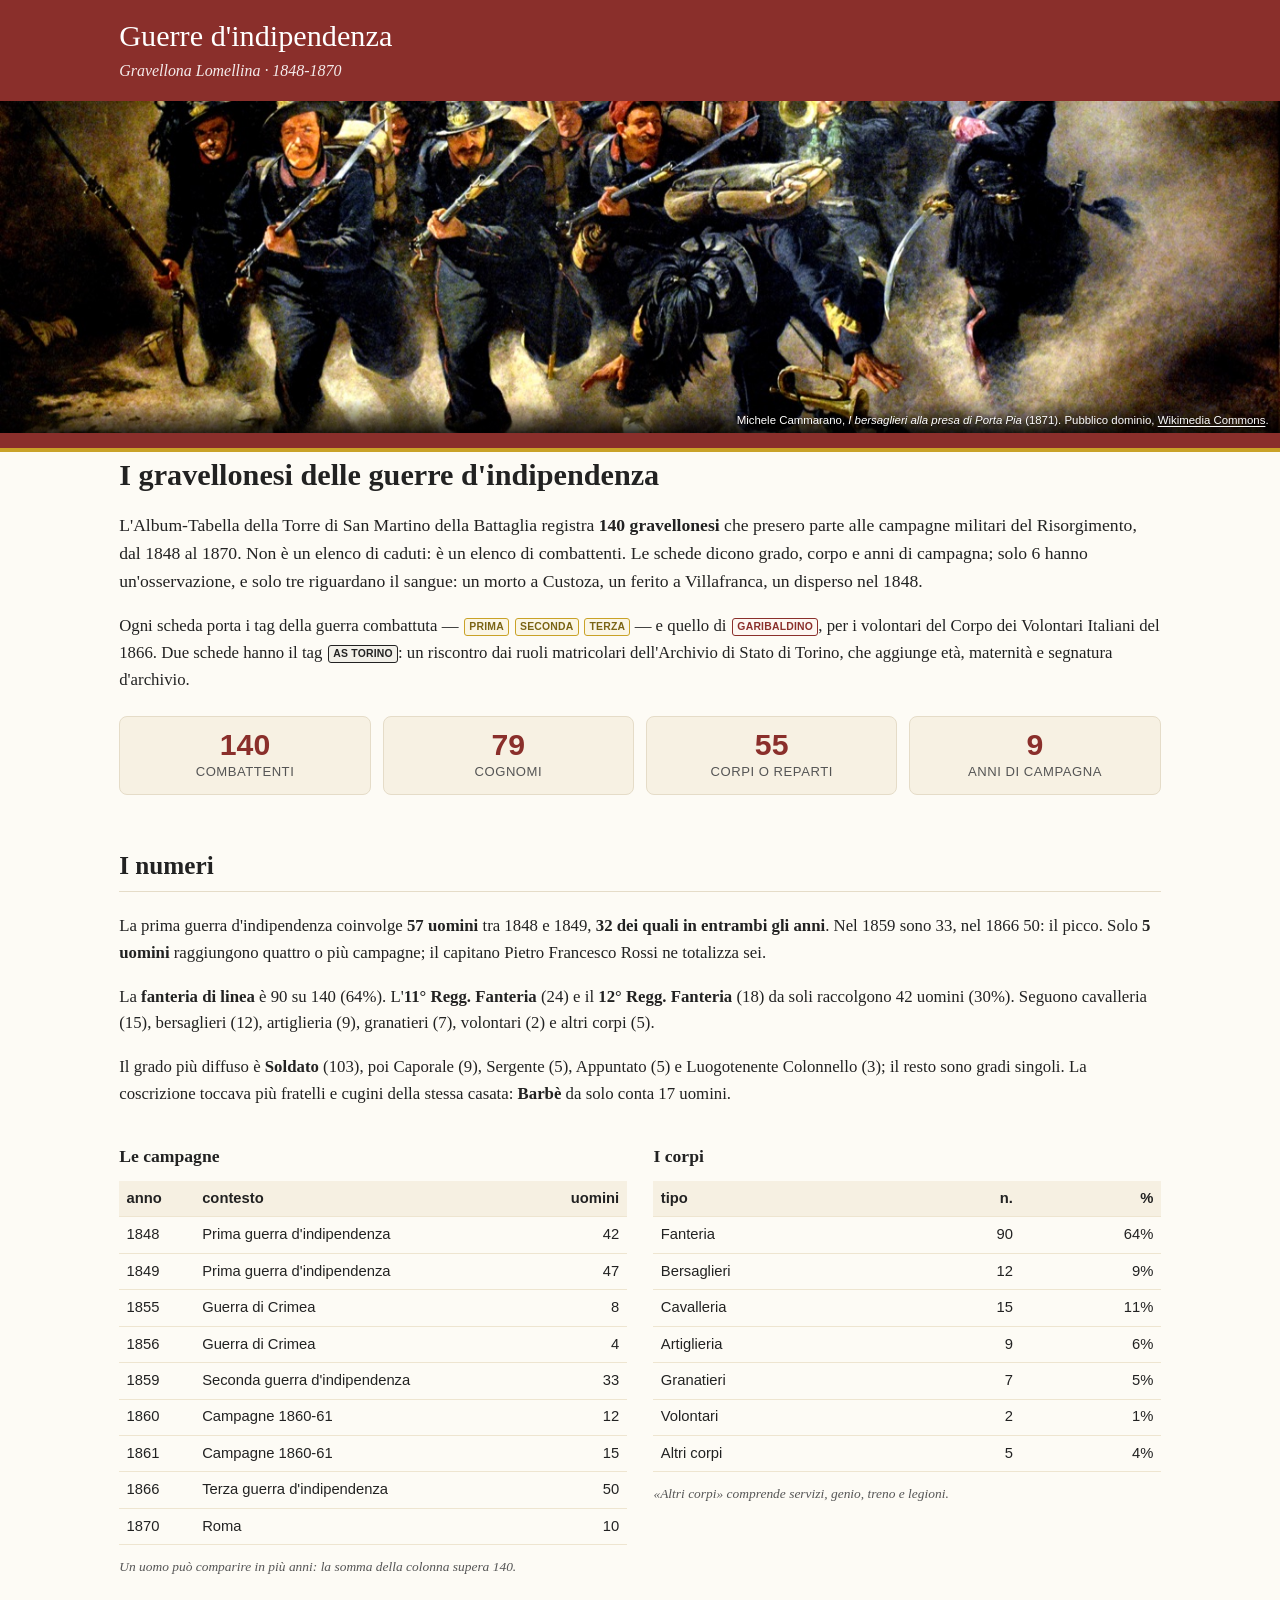
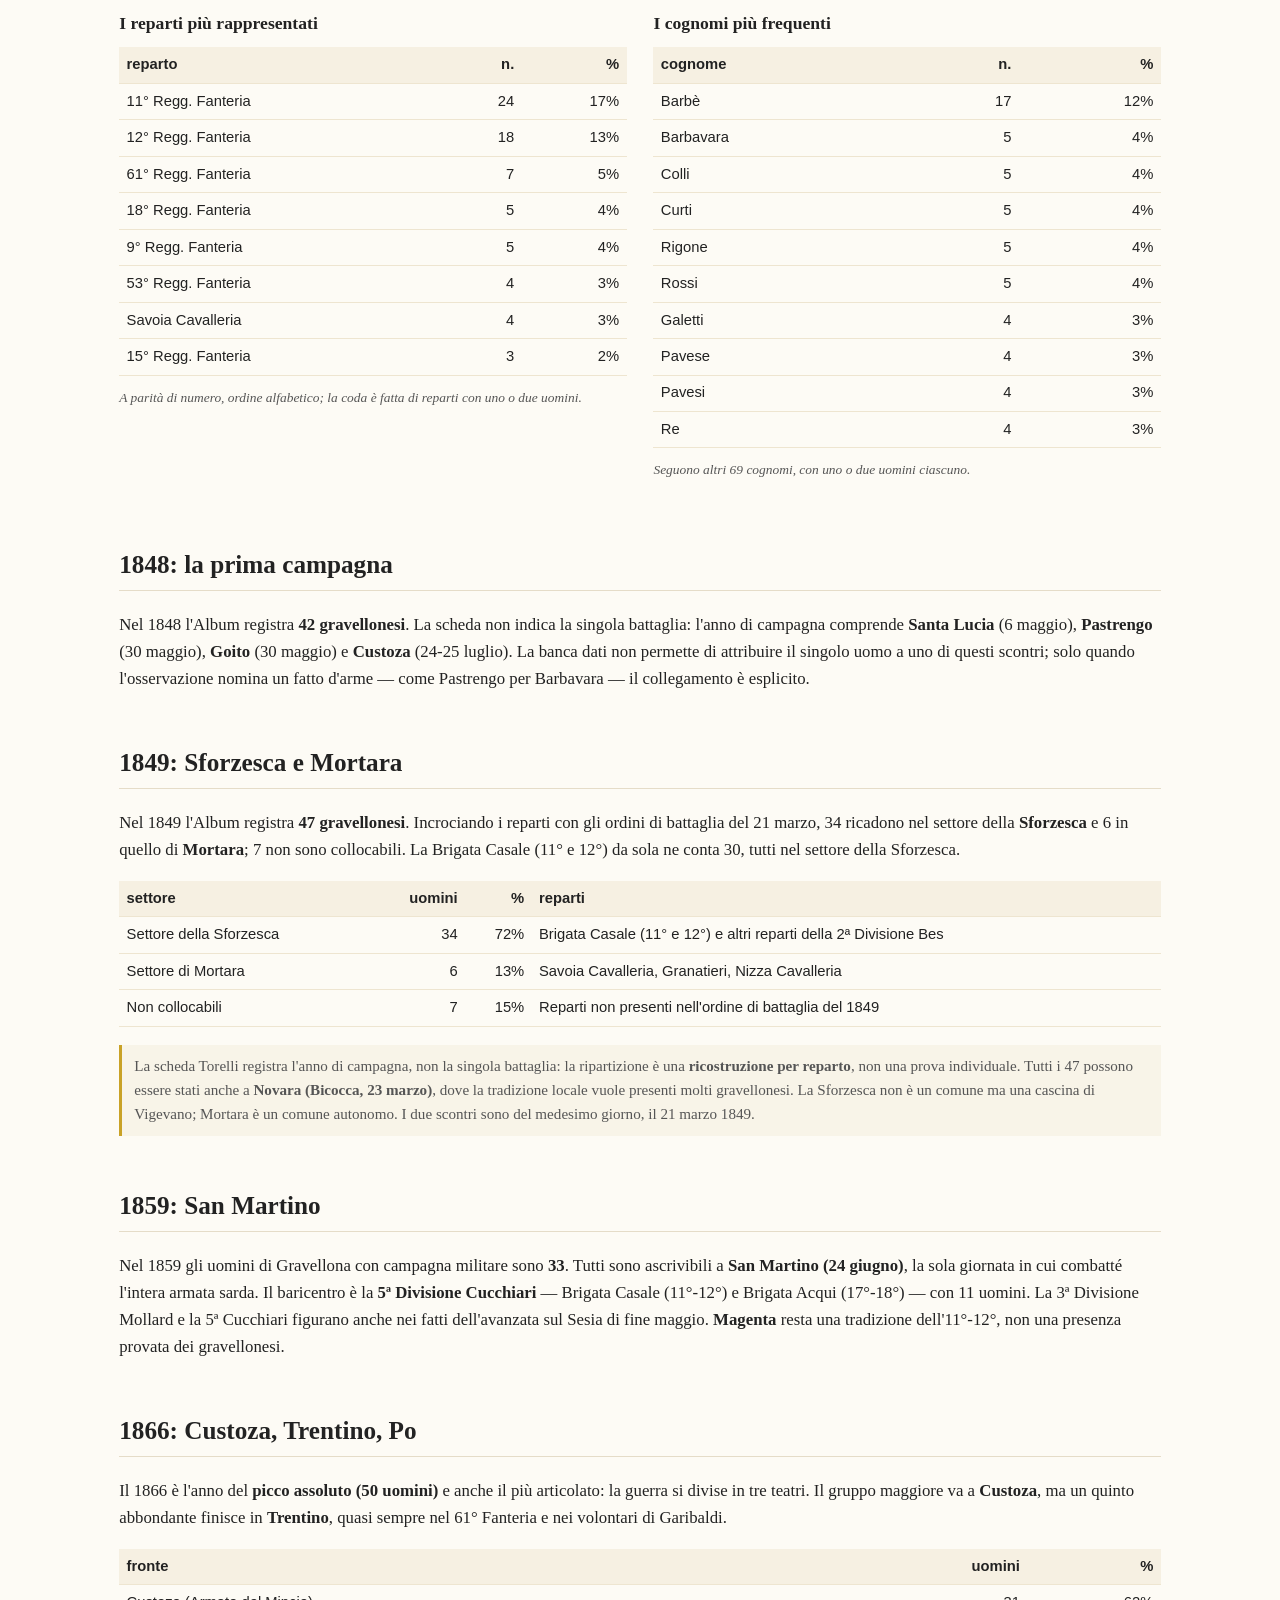
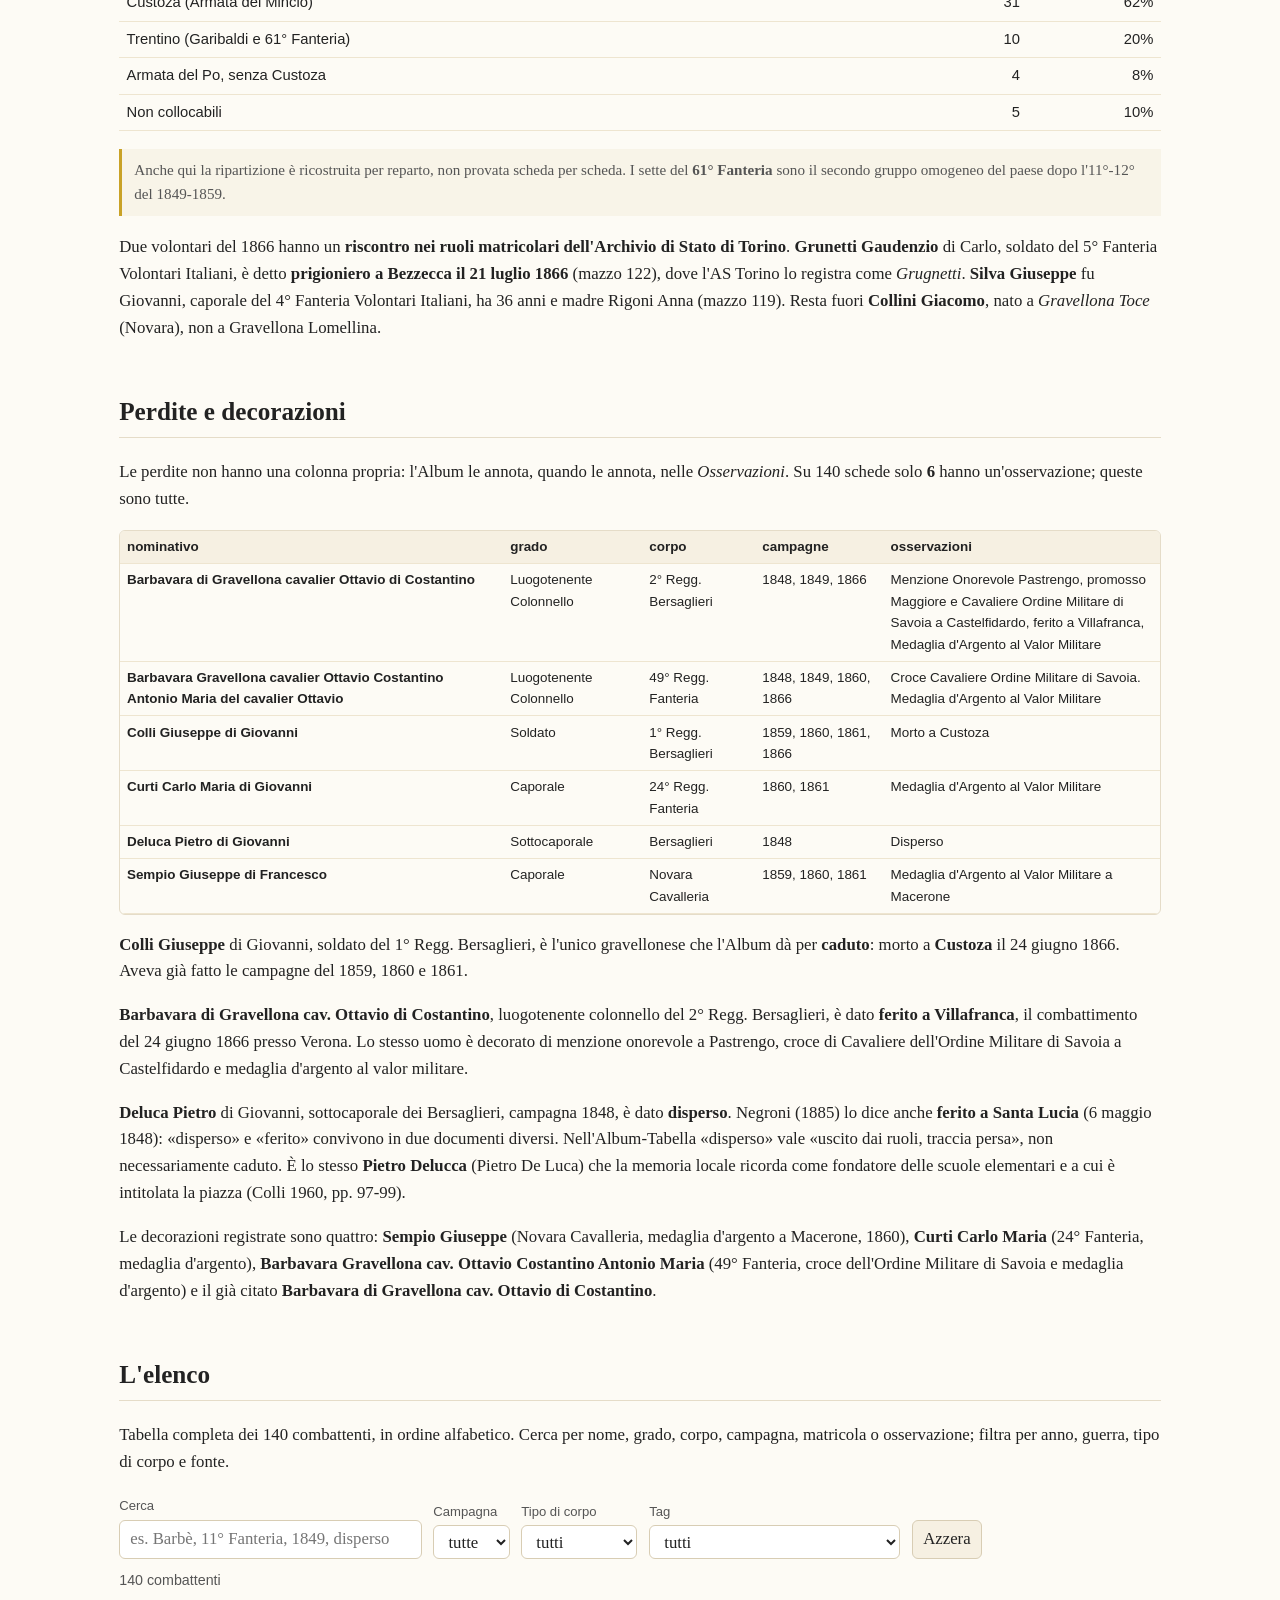
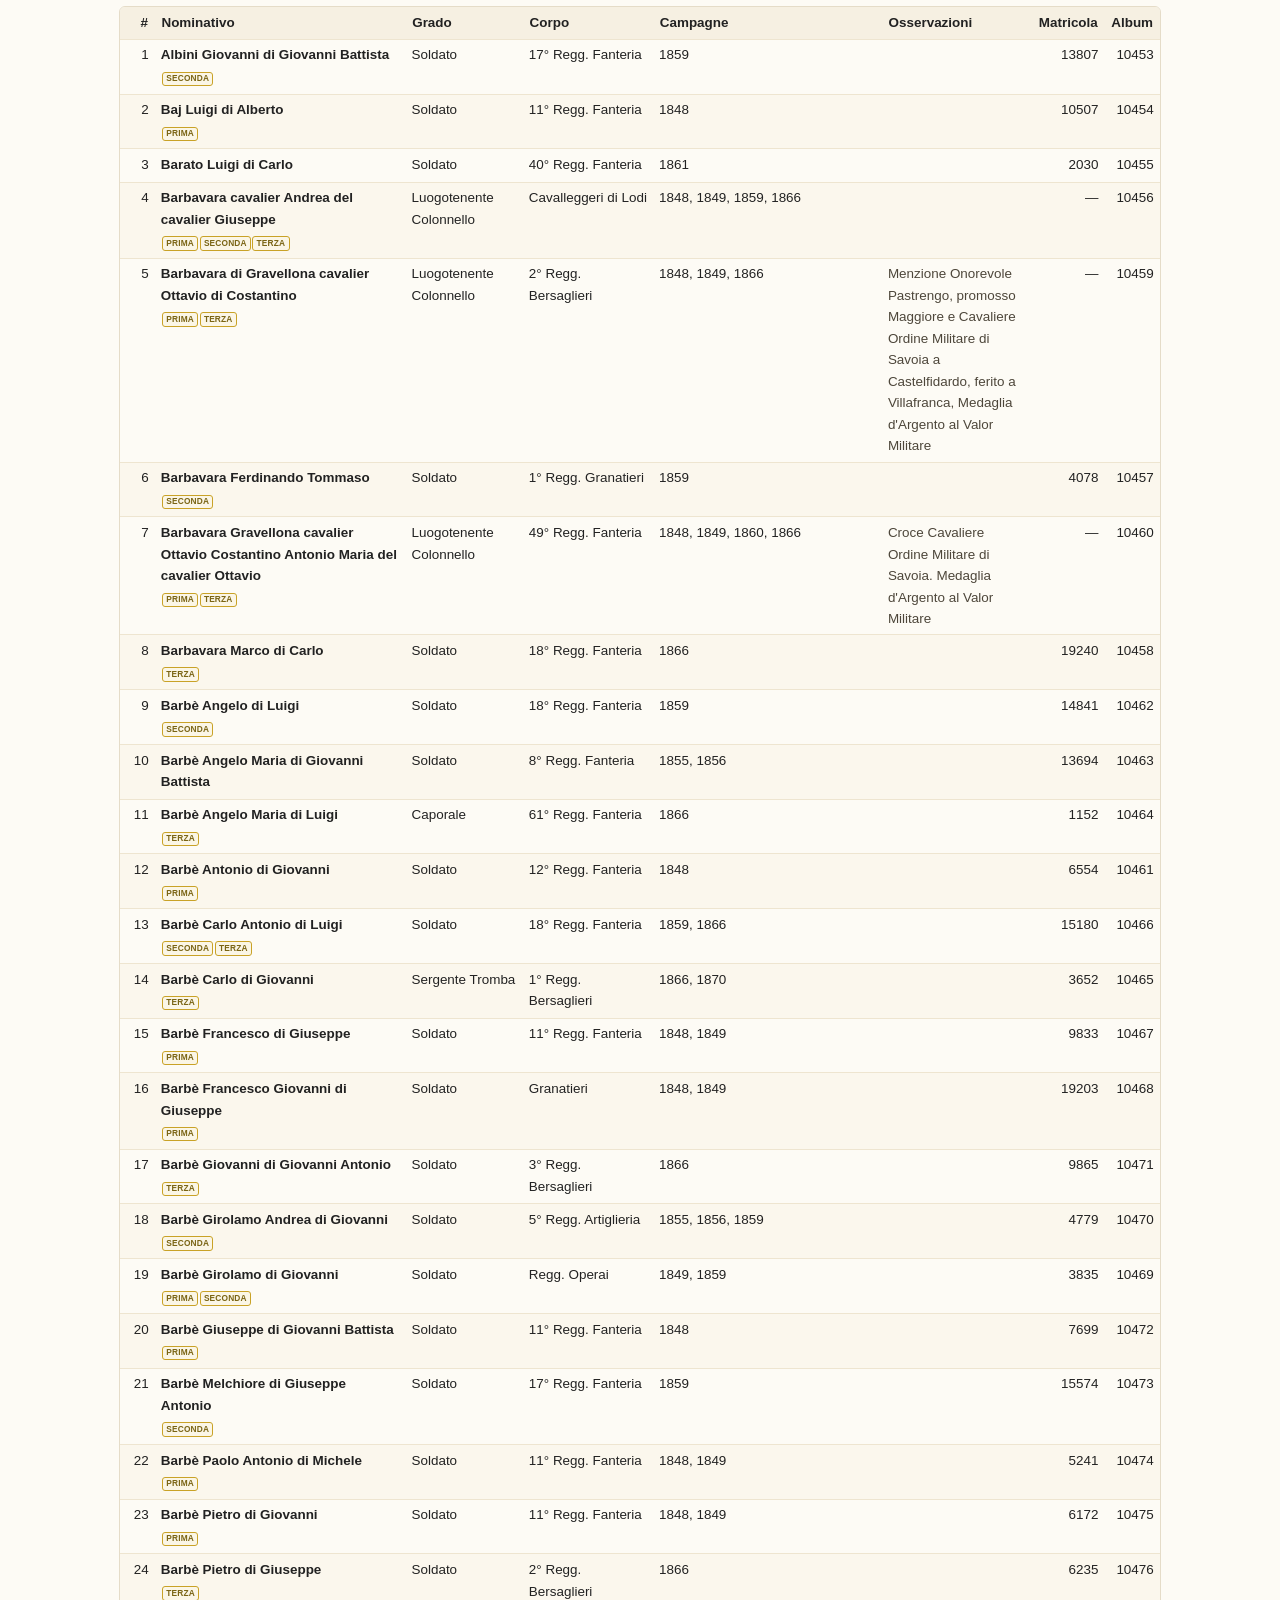
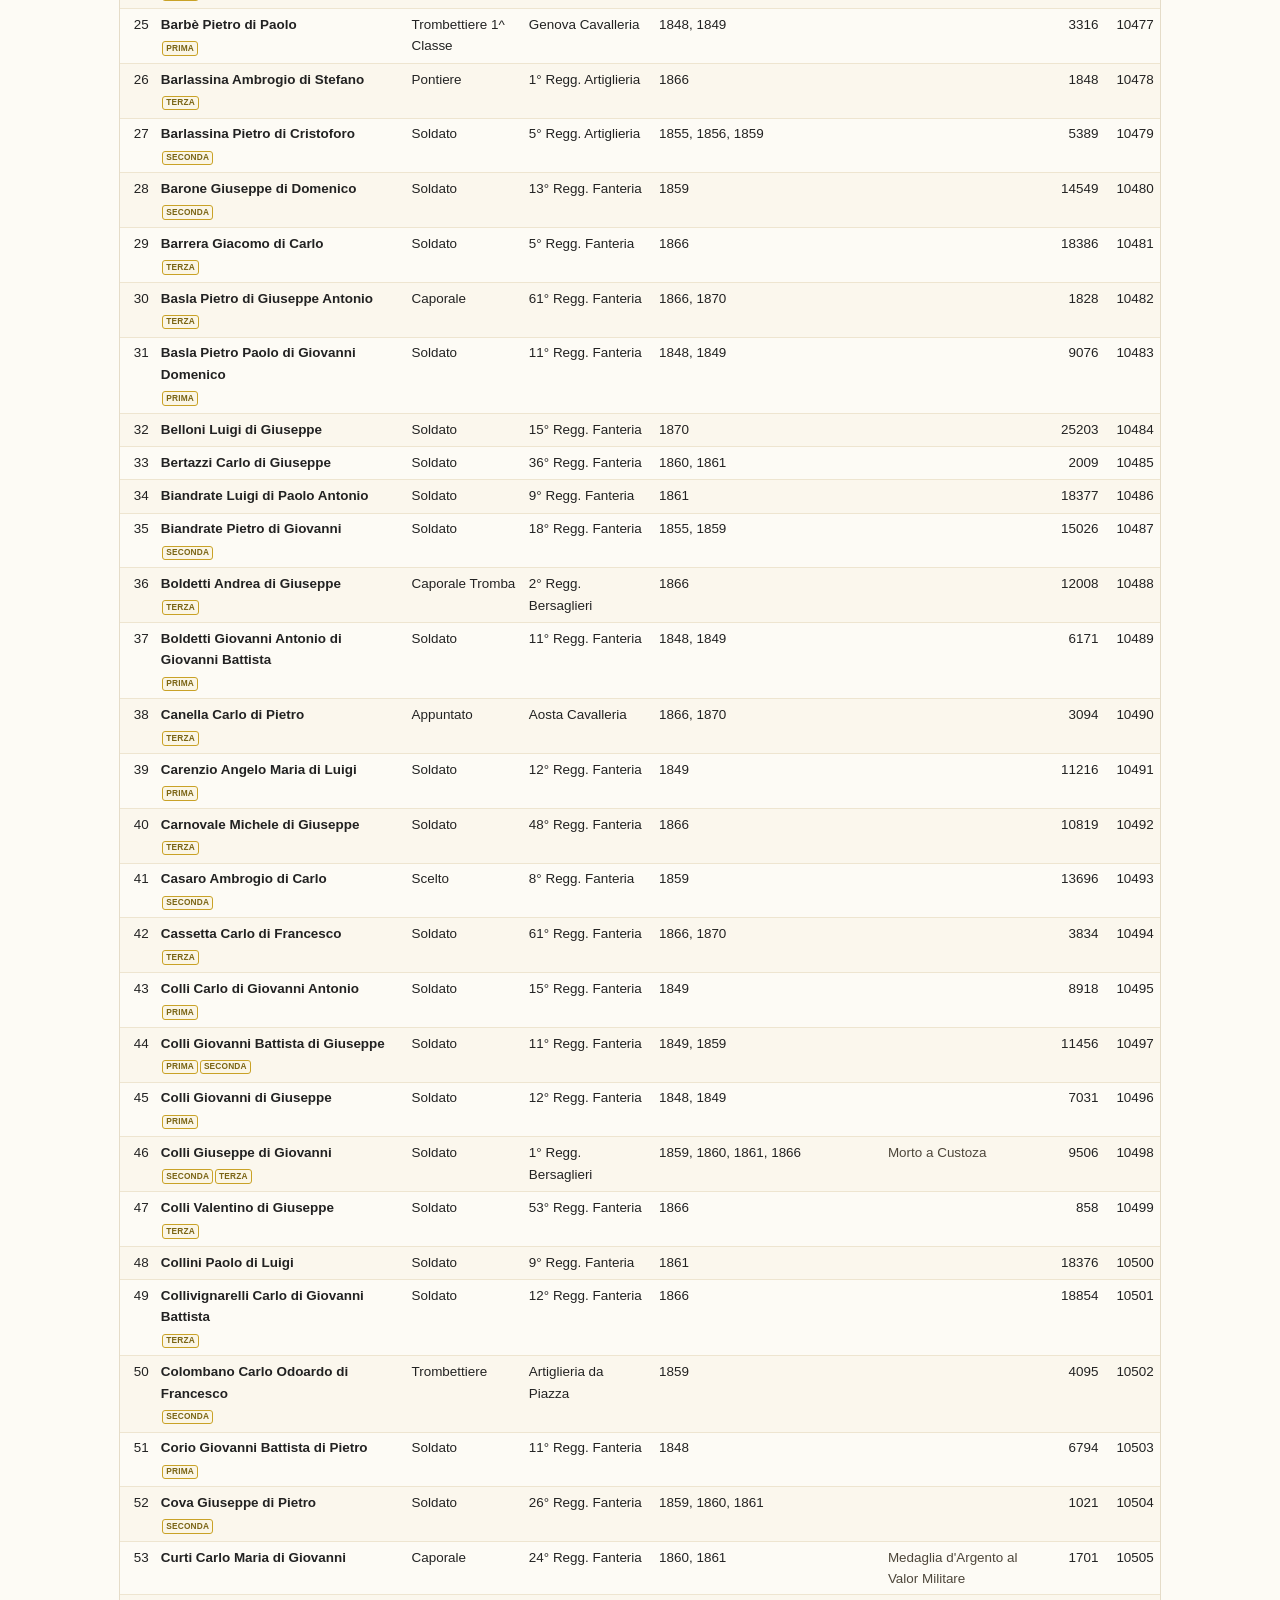
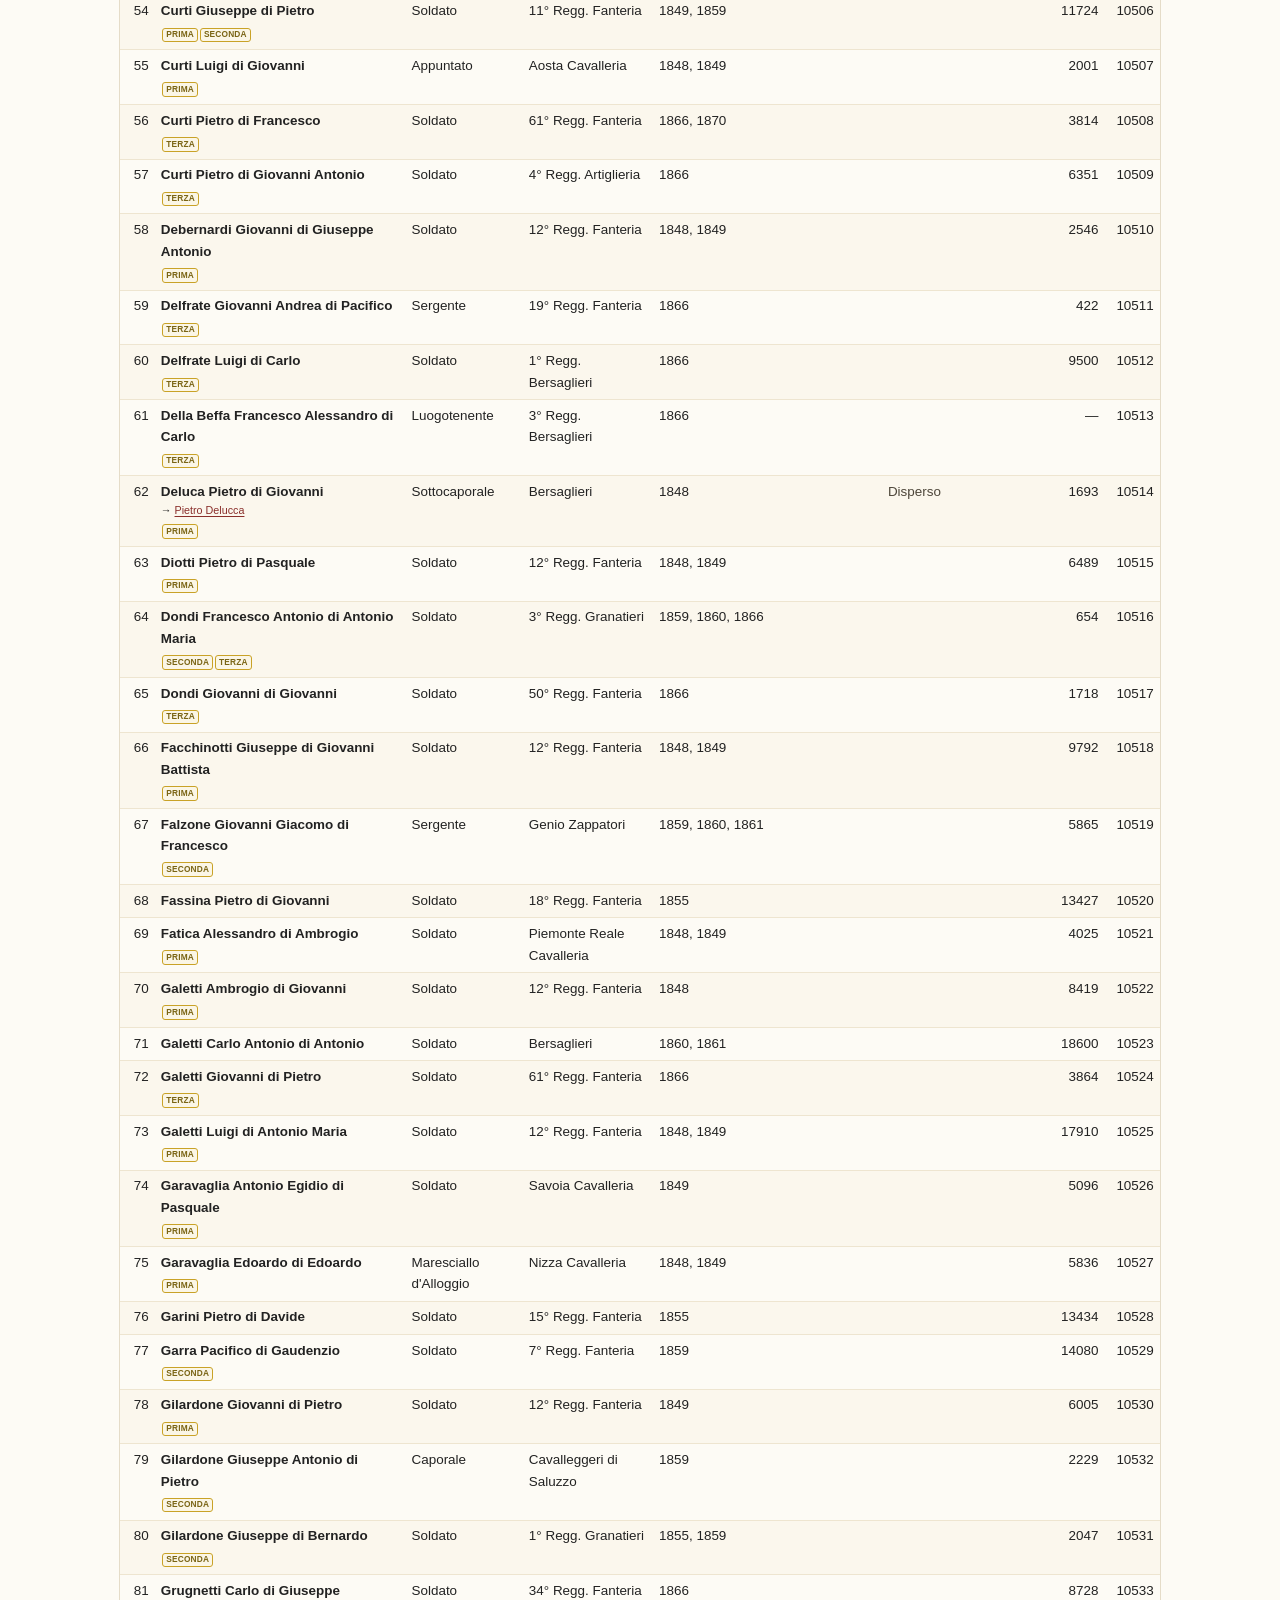
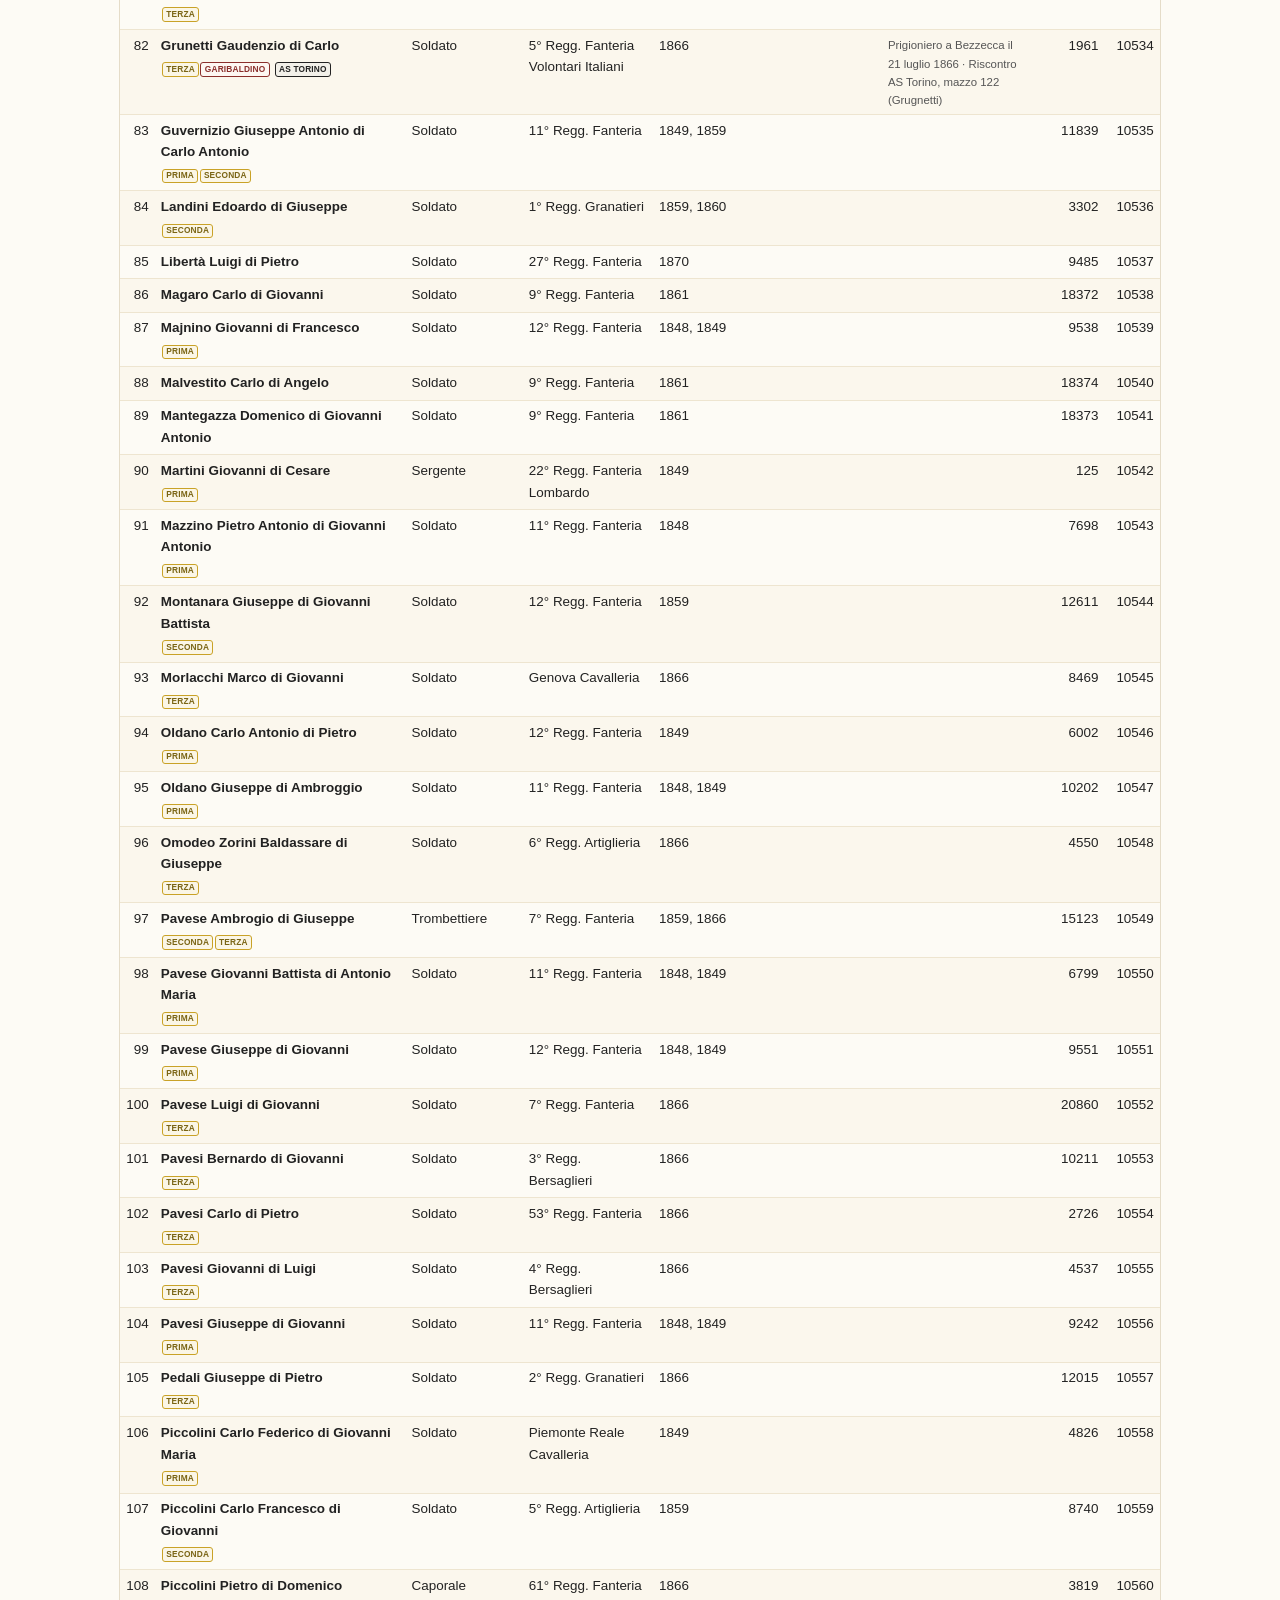
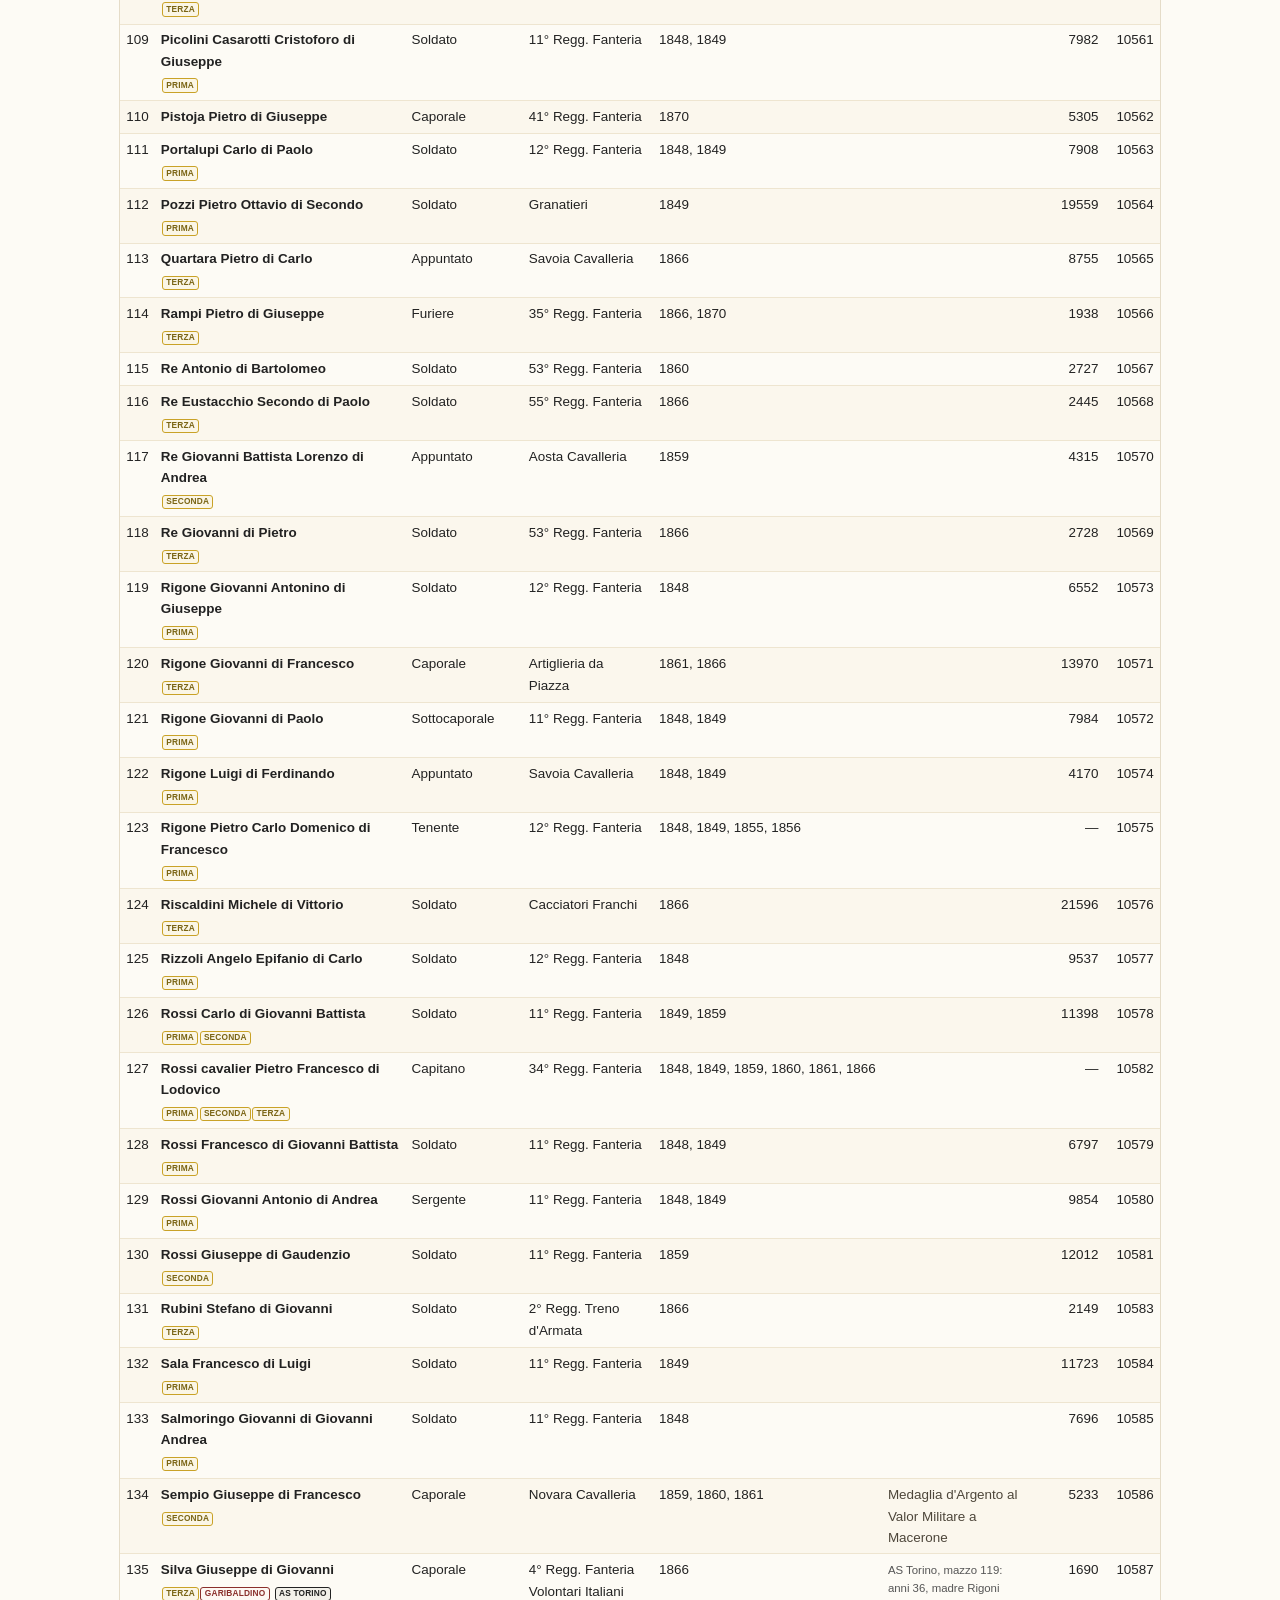
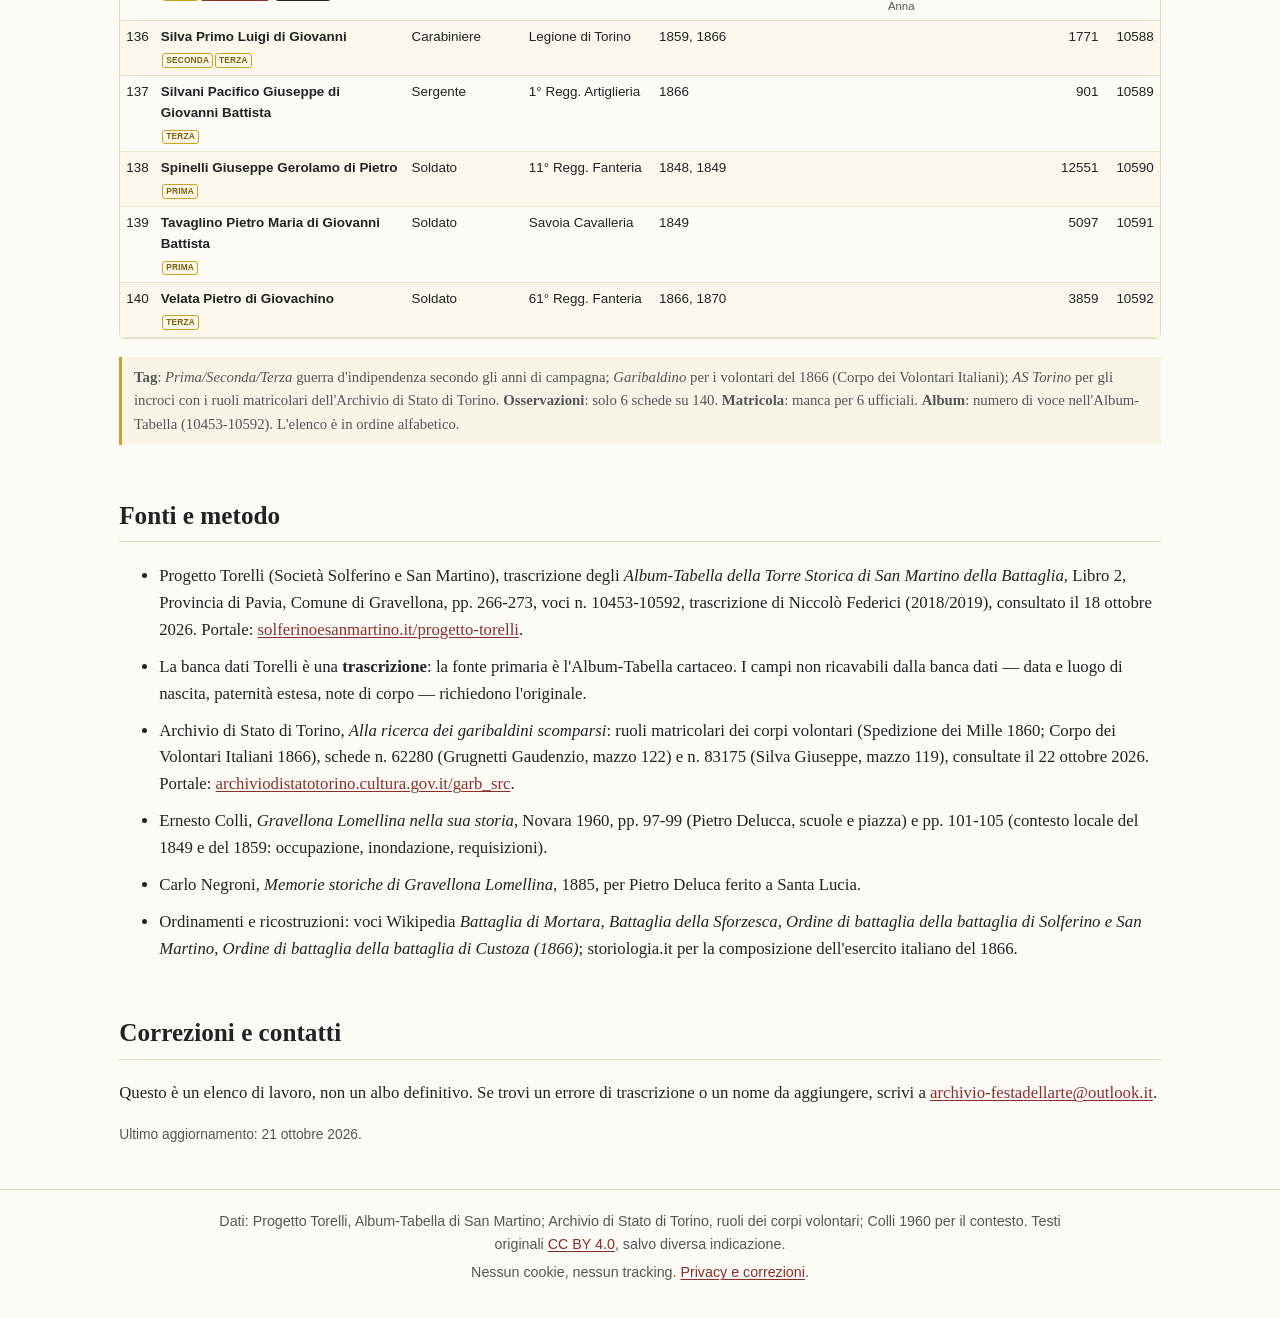
==== commit f165f8dc: "Tag di guerra, garibaldino e AS Torino; filtro per tag - tag automatici dalla campagna (prima/second" ====
--- a/index.html
+++ b/index.html
@@ -4,11 +4,11 @@
 <meta charset="utf-8">
 <meta name="viewport" content="width=device-width, initial-scale=1">
 <title>Guerre d'indipendenza — Gravellona Lomellina</title>
-<meta name="description" content="140 combattenti gravellonesi delle guerre d'indipendenza e del Risorgimento, 1848-1870, più un volontario dai ruoli dell'Archivio di Stato di Torino: tabella, dati e ricerca.">
+<meta name="description" content="140 combattenti gravellonesi delle guerre d'indipendenza e del Risorgimento, 1848-1870: tabella con tag per guerra, garibaldini e fonti, dati e ricerca.">
 <link rel="canonical" href="https://racconti-di-gravellona.github.io/guerre-indipendenza-gravellona/">
 <meta property="og:type" content="website">
 <meta property="og:title" content="Guerre d'indipendenza — Gravellona Lomellina">
-<meta property="og:description" content="140 combattenti gravellonesi del Risorgimento, 1848-1870, più un volontario dai ruoli dell'Archivio di Stato di Torino: tabella, dati e ricerca.">
+<meta property="og:description" content="140 combattenti gravellonesi del Risorgimento, 1848-1870: tabella, dati e ricerca.">
 <meta property="og:url" content="https://racconti-di-gravellona.github.io/guerre-indipendenza-gravellona/">
 <link rel="stylesheet" href="style.css">
 </head>
@@ -28,7 +28,7 @@
   <h1>I gravellonesi delle guerre d'indipendenza</h1>
   <p class="lead">L'Album-Tabella della Torre di San Martino della Battaglia registra <strong>140 gravellonesi</strong> che presero parte alle campagne militari del Risorgimento, dal 1848 al 1870. Non è un elenco di caduti: è un elenco di combattenti. Le schede dicono grado, corpo e anni di campagna; solo 6 hanno un'osservazione, e solo tre riguardano il sangue: un morto a Custoza, un ferito a Villafranca, un disperso nel 1848.</p>
 
-  <p>Ai 140 dell'Album si aggiunge <strong>Grugnetti Gaudenzio</strong> (1866), che non compare nell'Album ma nei ruoli matricolari dei corpi volontari dell'<strong>Archivio di Stato di Torino</strong>: in tabella porta il tag <span class="tag">AS Torino</span>. I conteggi e le statistiche restano quelli delle 140 schede dell'Album.</p>
+  <p>Ogni scheda porta i tag della guerra combattuta — <span class="tag tag-prima">Prima</span> <span class="tag tag-seconda">Seconda</span> <span class="tag tag-terza">Terza</span> — e quello di <span class="tag tag-garibaldino">Garibaldino</span>, per i volontari del Corpo dei Volontari Italiani del 1866. Due schede hanno il tag <span class="tag tag-as-to">AS Torino</span>: un riscontro dai ruoli matricolari dell'Archivio di Stato di Torino, che aggiunge età, maternità e segnatura d'archivio.</p>
 
   <ul class="numeri">
     <li><strong>140</strong><span>combattenti</span></li>
@@ -155,7 +155,7 @@
 
   <p class="avvertenza">Anche qui la ripartizione è ricostruita per reparto, non provata scheda per scheda. I sette del <strong>61° Fanteria</strong> sono il secondo gruppo omogeneo del paese dopo l'11°-12° del 1849-1859.</p>
 
-  <p>Un volontario del 1866 non è nell'Album ma nei <strong>ruoli matricolari dell'Archivio di Stato di Torino</strong>: <strong>Grugnetti Gaudenzio</strong> di Carlo, 19 anni, del Corpo dei Volontari Italiani, <strong>prigioniero a Bezzecca il 21 luglio 1866</strong> (mazzo 122). In tabella è segnato con il tag <span class="tag">AS Torino</span>. Dallo stesso fondo viene il riscontro su <strong>Silva Giuseppe</strong> fu Giovanni, caporale del 4° Fanteria Volontari Italiani, 36 anni, madre Rigoni Anna (mazzo 119): è lo stesso uomo dell'Album n. 10587. Resta fuori <strong>Collini Giacomo</strong>, nato a <em>Gravellona Toce</em> (Novara), non a Gravellona Lomellina.</p>
+  <p>Due volontari del 1866 hanno un <strong>riscontro nei ruoli matricolari dell'Archivio di Stato di Torino</strong>. <strong>Grunetti Gaudenzio</strong> di Carlo, soldato del 5° Fanteria Volontari Italiani, è detto <strong>prigioniero a Bezzecca il 21 luglio 1866</strong> (mazzo 122), dove l'AS Torino lo registra come <em>Grugnetti</em>. <strong>Silva Giuseppe</strong> fu Giovanni, caporale del 4° Fanteria Volontari Italiani, ha 36 anni e madre Rigoni Anna (mazzo 119). Resta fuori <strong>Collini Giacomo</strong>, nato a <em>Gravellona Toce</em> (Novara), non a Gravellona Lomellina.</p>
 
   <h2 id="perdite">Perdite e decorazioni</h2>
   <p>Le perdite non hanno una colonna propria: l'Album le annota, quando le annota, nelle <em>Osservazioni</em>. Su 140 schede solo <strong>6</strong> hanno un'osservazione; queste sono tutte.</p>
@@ -183,7 +183,7 @@
   <p>Le decorazioni registrate sono quattro: <strong>Sempio Giuseppe</strong> (Novara Cavalleria, medaglia d'argento a Macerone, 1860), <strong>Curti Carlo Maria</strong> (24° Fanteria, medaglia d'argento), <strong>Barbavara Gravellona cav. Ottavio Costantino Antonio Maria</strong> (49° Fanteria, croce dell'Ordine Militare di Savoia e medaglia d'argento) e il già citato <strong>Barbavara di Gravellona cav. Ottavio di Costantino</strong>.</p>
 
   <h2 id="elenco">L'elenco</h2>
-  <p>Tabella completa dei 141 combattenti, in ordine alfabetico. Cerca per nome, grado, corpo, campagna, matricola o osservazione; filtra per anno, tipo di corpo e fonte.</p>
+  <p>Tabella completa dei 140 combattenti, in ordine alfabetico. Cerca per nome, grado, corpo, campagna, matricola o osservazione; filtra per anno, guerra, tipo di corpo e fonte.</p>
 
   <div class="filtri">
     <div class="filtro">
@@ -205,11 +205,14 @@
       </select>
     </div>
     <div class="filtro">
-      <label for="fonte">Fonte</label>
-      <select id="fonte">
-        <option value="">tutte</option>
-        <option value="Album-Tabella">Album-Tabella</option>
-        <option value="AS Torino">AS Torino (ruoli matricolari)</option>
+      <label for="tag">Tag</label>
+      <select id="tag">
+        <option value="">tutti</option>
+        <option value="prima">Prima guerra d'indipendenza</option>
+        <option value="seconda">Seconda guerra d'indipendenza</option>
+        <option value="terza">Terza guerra d'indipendenza</option>
+        <option value="garibaldino">Garibaldini</option>
+        <option value="as-torino">AS Torino (riscontri)</option>
       </select>
     </div>
     <div class="filtro filtro-azione">
@@ -217,7 +220,7 @@
     </div>
   </div>
 
-  <p class="esito" id="esito" role="status" aria-live="polite">141 combattenti</p>
+  <p class="esito" id="esito" role="status" aria-live="polite">140 combattenti</p>
   <p class="scorri">Scorri la tabella per vedere tutte le colonne.</p>
 
   <div class="tabella-scroll">
@@ -235,153 +238,152 @@
         </tr>
       </thead>
       <tbody>
-<tr data-campagne="1859" data-categoria="Fanteria" data-fonte="Album-Tabella" data-cerca="78817 10453 13807 Albini Giovanni di Giovanni Battista Soldato 17° Regg. Fanteria Fanteria 1859   Album-Tabella"><td class="n">1</td><td><strong>Albini Giovanni di Giovanni Battista</strong></td><td>Soldato</td><td>17° Regg. Fanteria</td><td class="campagne">1859</td><td class="oss"></td><td class="n">13807</td><td class="n">10453</td></tr>
-<tr data-campagne="1848" data-categoria="Fanteria" data-fonte="Album-Tabella" data-cerca="78816 10454 10507 Baj Luigi di Alberto Soldato 11° Regg. Fanteria Fanteria 1848   Album-Tabella"><td class="n">2</td><td><strong>Baj Luigi di Alberto</strong></td><td>Soldato</td><td>11° Regg. Fanteria</td><td class="campagne">1848</td><td class="oss"></td><td class="n">10507</td><td class="n">10454</td></tr>
-<tr data-campagne="1861" data-categoria="Fanteria" data-fonte="Album-Tabella" data-cerca="78815 10455 2030 Barato Luigi di Carlo Soldato 40° Regg. Fanteria Fanteria 1861   Album-Tabella"><td class="n">3</td><td><strong>Barato Luigi di Carlo</strong></td><td>Soldato</td><td>40° Regg. Fanteria</td><td class="campagne">1861</td><td class="oss"></td><td class="n">2030</td><td class="n">10455</td></tr>
-<tr data-campagne="1848 1849 1859 1866" data-categoria="Cavalleria" data-fonte="Album-Tabella" data-cerca="78814 10456  Barbavara cavalier Andrea del cavalier Giuseppe Luogotenente Colonnello Cavalleggeri di Lodi Cavalleria 1848 1849 1859 1866   Album-Tabella"><td class="n">4</td><td><strong>Barbavara cavalier Andrea del cavalier Giuseppe</strong></td><td>Luogotenente Colonnello</td><td>Cavalleggeri di Lodi</td><td class="campagne">1848, 1849, 1859, 1866</td><td class="oss"></td><td class="n">—</td><td class="n">10456</td></tr>
-<tr data-campagne="1848 1849 1866" data-categoria="Bersaglieri" data-fonte="Album-Tabella" data-cerca="78811 10459  Barbavara di Gravellona cavalier Ottavio di Costantino Luogotenente Colonnello 2° Regg. Bersaglieri Bersaglieri 1848 1849 1866 Menzione Onorevole Pastrengo, promosso Maggiore e Cavaliere Ordine Militare di Savoia a Castelfidardo, ferito a Villafranca, Medaglia d&#x27;Argento al Valor Militare  Album-Tabella"><td class="n">5</td><td><strong>Barbavara di Gravellona cavalier Ottavio di Costantino</strong></td><td>Luogotenente Colonnello</td><td>2° Regg. Bersaglieri</td><td class="campagne">1848, 1849, 1866</td><td class="oss">Menzione Onorevole Pastrengo, promosso Maggiore e Cavaliere Ordine Militare di Savoia a Castelfidardo, ferito a Villafranca, Medaglia d&#x27;Argento al Valor Militare</td><td class="n">—</td><td class="n">10459</td></tr>
-<tr data-campagne="1859" data-categoria="Granatieri" data-fonte="Album-Tabella" data-cerca="78813 10457 4078 Barbavara Ferdinando Tommaso Soldato 1° Regg. Granatieri Granatieri 1859   Album-Tabella"><td class="n">6</td><td><strong>Barbavara Ferdinando Tommaso</strong></td><td>Soldato</td><td>1° Regg. Granatieri</td><td class="campagne">1859</td><td class="oss"></td><td class="n">4078</td><td class="n">10457</td></tr>
-<tr data-campagne="1848 1849 1860 1866" data-categoria="Fanteria" data-fonte="Album-Tabella" data-cerca="78810 10460  Barbavara Gravellona cavalier Ottavio Costantino Antonio Maria del cavalier Ottavio Luogotenente Colonnello 49° Regg. Fanteria Fanteria 1848 1849 1860 1866 Croce Cavaliere Ordine Militare di Savoia. Medaglia d&#x27;Argento al Valor Militare  Album-Tabella"><td class="n">7</td><td><strong>Barbavara Gravellona cavalier Ottavio Costantino Antonio Maria del cavalier Ottavio</strong></td><td>Luogotenente Colonnello</td><td>49° Regg. Fanteria</td><td class="campagne">1848, 1849, 1860, 1866</td><td class="oss">Croce Cavaliere Ordine Militare di Savoia. Medaglia d&#x27;Argento al Valor Militare</td><td class="n">—</td><td class="n">10460</td></tr>
-<tr data-campagne="1866" data-categoria="Fanteria" data-fonte="Album-Tabella" data-cerca="78812 10458 19240 Barbavara Marco di Carlo Soldato 18° Regg. Fanteria Fanteria 1866   Album-Tabella"><td class="n">8</td><td><strong>Barbavara Marco di Carlo</strong></td><td>Soldato</td><td>18° Regg. Fanteria</td><td class="campagne">1866</td><td class="oss"></td><td class="n">19240</td><td class="n">10458</td></tr>
-<tr data-campagne="1859" data-categoria="Fanteria" data-fonte="Album-Tabella" data-cerca="78808 10462 14841 Barbè Angelo di Luigi Soldato 18° Regg. Fanteria Fanteria 1859   Album-Tabella"><td class="n">9</td><td><strong>Barbè Angelo di Luigi</strong></td><td>Soldato</td><td>18° Regg. Fanteria</td><td class="campagne">1859</td><td class="oss"></td><td class="n">14841</td><td class="n">10462</td></tr>
-<tr data-campagne="1855 1856" data-categoria="Fanteria" data-fonte="Album-Tabella" data-cerca="78807 10463 13694 Barbè Angelo Maria di Giovanni Battista Soldato 8° Regg. Fanteria Fanteria 1855 1856   Album-Tabella"><td class="n">10</td><td><strong>Barbè Angelo Maria di Giovanni Battista</strong></td><td>Soldato</td><td>8° Regg. Fanteria</td><td class="campagne">1855, 1856</td><td class="oss"></td><td class="n">13694</td><td class="n">10463</td></tr>
-<tr data-campagne="1866" data-categoria="Fanteria" data-fonte="Album-Tabella" data-cerca="78806 10464 1152 Barbè Angelo Maria di Luigi Caporale 61° Regg. Fanteria Fanteria 1866   Album-Tabella"><td class="n">11</td><td><strong>Barbè Angelo Maria di Luigi</strong></td><td>Caporale</td><td>61° Regg. Fanteria</td><td class="campagne">1866</td><td class="oss"></td><td class="n">1152</td><td class="n">10464</td></tr>
-<tr data-campagne="1848" data-categoria="Fanteria" data-fonte="Album-Tabella" data-cerca="78809 10461 6554 Barbè Antonio di Giovanni Soldato 12° Regg. Fanteria Fanteria 1848   Album-Tabella"><td class="n">12</td><td><strong>Barbè Antonio di Giovanni</strong></td><td>Soldato</td><td>12° Regg. Fanteria</td><td class="campagne">1848</td><td class="oss"></td><td class="n">6554</td><td class="n">10461</td></tr>
-<tr data-campagne="1859 1866" data-categoria="Fanteria" data-fonte="Album-Tabella" data-cerca="78804 10466 15180 Barbè Carlo Antonio di Luigi Soldato 18° Regg. Fanteria Fanteria 1859 1866   Album-Tabella"><td class="n">13</td><td><strong>Barbè Carlo Antonio di Luigi</strong></td><td>Soldato</td><td>18° Regg. Fanteria</td><td class="campagne">1859, 1866</td><td class="oss"></td><td class="n">15180</td><td class="n">10466</td></tr>
-<tr data-campagne="1866 1870" data-categoria="Bersaglieri" data-fonte="Album-Tabella" data-cerca="78805 10465 3652 Barbè Carlo di Giovanni Sergente Tromba 1° Regg. Bersaglieri Bersaglieri 1866 1870   Album-Tabella"><td class="n">14</td><td><strong>Barbè Carlo di Giovanni</strong></td><td>Sergente Tromba</td><td>1° Regg. Bersaglieri</td><td class="campagne">1866, 1870</td><td class="oss"></td><td class="n">3652</td><td class="n">10465</td></tr>
-<tr data-campagne="1848 1849" data-categoria="Fanteria" data-fonte="Album-Tabella" data-cerca="78803 10467 9833 Barbè Francesco di Giuseppe Soldato 11° Regg. Fanteria Fanteria 1848 1849   Album-Tabella"><td class="n">15</td><td><strong>Barbè Francesco di Giuseppe</strong></td><td>Soldato</td><td>11° Regg. Fanteria</td><td class="campagne">1848, 1849</td><td class="oss"></td><td class="n">9833</td><td class="n">10467</td></tr>
-<tr data-campagne="1848 1849" data-categoria="Granatieri" data-fonte="Album-Tabella" data-cerca="78802 10468 19203 Barbè Francesco Giovanni di Giuseppe Soldato Granatieri Granatieri 1848 1849   Album-Tabella"><td class="n">16</td><td><strong>Barbè Francesco Giovanni di Giuseppe</strong></td><td>Soldato</td><td>Granatieri</td><td class="campagne">1848, 1849</td><td class="oss"></td><td class="n">19203</td><td class="n">10468</td></tr>
-<tr data-campagne="1866" data-categoria="Bersaglieri" data-fonte="Album-Tabella" data-cerca="78799 10471 9865 Barbè Giovanni di Giovanni Antonio Soldato 3° Regg. Bersaglieri Bersaglieri 1866   Album-Tabella"><td class="n">17</td><td><strong>Barbè Giovanni di Giovanni Antonio</strong></td><td>Soldato</td><td>3° Regg. Bersaglieri</td><td class="campagne">1866</td><td class="oss"></td><td class="n">9865</td><td class="n">10471</td></tr>
-<tr data-campagne="1855 1856 1859" data-categoria="Artiglieria" data-fonte="Album-Tabella" data-cerca="78800 10470 4779 Barbè Girolamo Andrea di Giovanni Soldato 5° Regg. Artiglieria Artiglieria 1855 1856 1859   Album-Tabella"><td class="n">18</td><td><strong>Barbè Girolamo Andrea di Giovanni</strong></td><td>Soldato</td><td>5° Regg. Artiglieria</td><td class="campagne">1855, 1856, 1859</td><td class="oss"></td><td class="n">4779</td><td class="n">10470</td></tr>
-<tr data-campagne="1849 1859" data-categoria="Altri corpi" data-fonte="Album-Tabella" data-cerca="78801 10469 3835 Barbè Girolamo di Giovanni Soldato Regg. Operai Altri corpi 1849 1859   Album-Tabella"><td class="n">19</td><td><strong>Barbè Girolamo di Giovanni</strong></td><td>Soldato</td><td>Regg. Operai</td><td class="campagne">1849, 1859</td><td class="oss"></td><td class="n">3835</td><td class="n">10469</td></tr>
-<tr data-campagne="1848" data-categoria="Fanteria" data-fonte="Album-Tabella" data-cerca="78798 10472 7699 Barbè Giuseppe di Giovanni Battista Soldato 11° Regg. Fanteria Fanteria 1848   Album-Tabella"><td class="n">20</td><td><strong>Barbè Giuseppe di Giovanni Battista</strong></td><td>Soldato</td><td>11° Regg. Fanteria</td><td class="campagne">1848</td><td class="oss"></td><td class="n">7699</td><td class="n">10472</td></tr>
-<tr data-campagne="1859" data-categoria="Fanteria" data-fonte="Album-Tabella" data-cerca="78797 10473 15574 Barbè Melchiore di Giuseppe Antonio Soldato 17° Regg. Fanteria Fanteria 1859   Album-Tabella"><td class="n">21</td><td><strong>Barbè Melchiore di Giuseppe Antonio</strong></td><td>Soldato</td><td>17° Regg. Fanteria</td><td class="campagne">1859</td><td class="oss"></td><td class="n">15574</td><td class="n">10473</td></tr>
-<tr data-campagne="1848 1849" data-categoria="Fanteria" data-fonte="Album-Tabella" data-cerca="78796 10474 5241 Barbè Paolo Antonio di Michele Soldato 11° Regg. Fanteria Fanteria 1848 1849   Album-Tabella"><td class="n">22</td><td><strong>Barbè Paolo Antonio di Michele</strong></td><td>Soldato</td><td>11° Regg. Fanteria</td><td class="campagne">1848, 1849</td><td class="oss"></td><td class="n">5241</td><td class="n">10474</td></tr>
-<tr data-campagne="1848 1849" data-categoria="Fanteria" data-fonte="Album-Tabella" data-cerca="78795 10475 6172 Barbè Pietro di Giovanni Soldato 11° Regg. Fanteria Fanteria 1848 1849   Album-Tabella"><td class="n">23</td><td><strong>Barbè Pietro di Giovanni</strong></td><td>Soldato</td><td>11° Regg. Fanteria</td><td class="campagne">1848, 1849</td><td class="oss"></td><td class="n">6172</td><td class="n">10475</td></tr>
-<tr data-campagne="1866" data-categoria="Bersaglieri" data-fonte="Album-Tabella" data-cerca="78794 10476 6235 Barbè Pietro di Giuseppe Soldato 2° Regg. Bersaglieri Bersaglieri 1866   Album-Tabella"><td class="n">24</td><td><strong>Barbè Pietro di Giuseppe</strong></td><td>Soldato</td><td>2° Regg. Bersaglieri</td><td class="campagne">1866</td><td class="oss"></td><td class="n">6235</td><td class="n">10476</td></tr>
-<tr data-campagne="1848 1849" data-categoria="Cavalleria" data-fonte="Album-Tabella" data-cerca="78793 10477 3316 Barbè Pietro di Paolo Trombettiere 1^ Classe Genova Cavalleria Cavalleria 1848 1849   Album-Tabella"><td class="n">25</td><td><strong>Barbè Pietro di Paolo</strong></td><td>Trombettiere 1^ Classe</td><td>Genova Cavalleria</td><td class="campagne">1848, 1849</td><td class="oss"></td><td class="n">3316</td><td class="n">10477</td></tr>
-<tr data-campagne="1866" data-categoria="Artiglieria" data-fonte="Album-Tabella" data-cerca="78792 10478 1848 Barlassina Ambrogio di Stefano Pontiere 1° Regg. Artiglieria Artiglieria 1866   Album-Tabella"><td class="n">26</td><td><strong>Barlassina Ambrogio di Stefano</strong></td><td>Pontiere</td><td>1° Regg. Artiglieria</td><td class="campagne">1866</td><td class="oss"></td><td class="n">1848</td><td class="n">10478</td></tr>
-<tr data-campagne="1855 1856 1859" data-categoria="Artiglieria" data-fonte="Album-Tabella" data-cerca="78791 10479 5389 Barlassina Pietro di Cristoforo Soldato 5° Regg. Artiglieria Artiglieria 1855 1856 1859   Album-Tabella"><td class="n">27</td><td><strong>Barlassina Pietro di Cristoforo</strong></td><td>Soldato</td><td>5° Regg. Artiglieria</td><td class="campagne">1855, 1856, 1859</td><td class="oss"></td><td class="n">5389</td><td class="n">10479</td></tr>
-<tr data-campagne="1859" data-categoria="Fanteria" data-fonte="Album-Tabella" data-cerca="78790 10480 14549 Barone Giuseppe di Domenico Soldato 13° Regg. Fanteria Fanteria 1859   Album-Tabella"><td class="n">28</td><td><strong>Barone Giuseppe di Domenico</strong></td><td>Soldato</td><td>13° Regg. Fanteria</td><td class="campagne">1859</td><td class="oss"></td><td class="n">14549</td><td class="n">10480</td></tr>
-<tr data-campagne="1866" data-categoria="Fanteria" data-fonte="Album-Tabella" data-cerca="78789 10481 18386 Barrera Giacomo di Carlo Soldato 5° Regg. Fanteria Fanteria 1866   Album-Tabella"><td class="n">29</td><td><strong>Barrera Giacomo di Carlo</strong></td><td>Soldato</td><td>5° Regg. Fanteria</td><td class="campagne">1866</td><td class="oss"></td><td class="n">18386</td><td class="n">10481</td></tr>
-<tr data-campagne="1866 1870" data-categoria="Fanteria" data-fonte="Album-Tabella" data-cerca="78788 10482 1828 Basla Pietro di Giuseppe Antonio Caporale 61° Regg. Fanteria Fanteria 1866 1870   Album-Tabella"><td class="n">30</td><td><strong>Basla Pietro di Giuseppe Antonio</strong></td><td>Caporale</td><td>61° Regg. Fanteria</td><td class="campagne">1866, 1870</td><td class="oss"></td><td class="n">1828</td><td class="n">10482</td></tr>
-<tr data-campagne="1848 1849" data-categoria="Fanteria" data-fonte="Album-Tabella" data-cerca="78787 10483 9076 Basla Pietro Paolo di Giovanni Domenico Soldato 11° Regg. Fanteria Fanteria 1848 1849   Album-Tabella"><td class="n">31</td><td><strong>Basla Pietro Paolo di Giovanni Domenico</strong></td><td>Soldato</td><td>11° Regg. Fanteria</td><td class="campagne">1848, 1849</td><td class="oss"></td><td class="n">9076</td><td class="n">10483</td></tr>
-<tr data-campagne="1870" data-categoria="Fanteria" data-fonte="Album-Tabella" data-cerca="78786 10484 25203 Belloni Luigi di Giuseppe Soldato 15° Regg. Fanteria Fanteria 1870   Album-Tabella"><td class="n">32</td><td><strong>Belloni Luigi di Giuseppe</strong></td><td>Soldato</td><td>15° Regg. Fanteria</td><td class="campagne">1870</td><td class="oss"></td><td class="n">25203</td><td class="n">10484</td></tr>
-<tr data-campagne="1860 1861" data-categoria="Fanteria" data-fonte="Album-Tabella" data-cerca="78785 10485 2009 Bertazzi Carlo di Giuseppe Soldato 36° Regg. Fanteria Fanteria 1860 1861   Album-Tabella"><td class="n">33</td><td><strong>Bertazzi Carlo di Giuseppe</strong></td><td>Soldato</td><td>36° Regg. Fanteria</td><td class="campagne">1860, 1861</td><td class="oss"></td><td class="n">2009</td><td class="n">10485</td></tr>
-<tr data-campagne="1861" data-categoria="Fanteria" data-fonte="Album-Tabella" data-cerca="78784 10486 18377 Biandrate Luigi di Paolo Antonio Soldato 9° Regg. Fanteria Fanteria 1861   Album-Tabella"><td class="n">34</td><td><strong>Biandrate Luigi di Paolo Antonio</strong></td><td>Soldato</td><td>9° Regg. Fanteria</td><td class="campagne">1861</td><td class="oss"></td><td class="n">18377</td><td class="n">10486</td></tr>
-<tr data-campagne="1855 1859" data-categoria="Fanteria" data-fonte="Album-Tabella" data-cerca="78783 10487 15026 Biandrate Pietro di Giovanni Soldato 18° Regg. Fanteria Fanteria 1855 1859   Album-Tabella"><td class="n">35</td><td><strong>Biandrate Pietro di Giovanni</strong></td><td>Soldato</td><td>18° Regg. Fanteria</td><td class="campagne">1855, 1859</td><td class="oss"></td><td class="n">15026</td><td class="n">10487</td></tr>
-<tr data-campagne="1866" data-categoria="Bersaglieri" data-fonte="Album-Tabella" data-cerca="78782 10488 12008 Boldetti Andrea di Giuseppe Caporale Tromba 2° Regg. Bersaglieri Bersaglieri 1866   Album-Tabella"><td class="n">36</td><td><strong>Boldetti Andrea di Giuseppe</strong></td><td>Caporale Tromba</td><td>2° Regg. Bersaglieri</td><td class="campagne">1866</td><td class="oss"></td><td class="n">12008</td><td class="n">10488</td></tr>
-<tr data-campagne="1848 1849" data-categoria="Fanteria" data-fonte="Album-Tabella" data-cerca="78781 10489 6171 Boldetti Giovanni Antonio di Giovanni Battista Soldato 11° Regg. Fanteria Fanteria 1848 1849   Album-Tabella"><td class="n">37</td><td><strong>Boldetti Giovanni Antonio di Giovanni Battista</strong></td><td>Soldato</td><td>11° Regg. Fanteria</td><td class="campagne">1848, 1849</td><td class="oss"></td><td class="n">6171</td><td class="n">10489</td></tr>
-<tr data-campagne="1866 1870" data-categoria="Cavalleria" data-fonte="Album-Tabella" data-cerca="78780 10490 3094 Canella Carlo di Pietro Appuntato Aosta Cavalleria Cavalleria 1866 1870   Album-Tabella"><td class="n">38</td><td><strong>Canella Carlo di Pietro</strong></td><td>Appuntato</td><td>Aosta Cavalleria</td><td class="campagne">1866, 1870</td><td class="oss"></td><td class="n">3094</td><td class="n">10490</td></tr>
-<tr data-campagne="1849" data-categoria="Fanteria" data-fonte="Album-Tabella" data-cerca="78779 10491 11216 Carenzio Angelo Maria di Luigi Soldato 12° Regg. Fanteria Fanteria 1849   Album-Tabella"><td class="n">39</td><td><strong>Carenzio Angelo Maria di Luigi</strong></td><td>Soldato</td><td>12° Regg. Fanteria</td><td class="campagne">1849</td><td class="oss"></td><td class="n">11216</td><td class="n">10491</td></tr>
-<tr data-campagne="1866" data-categoria="Fanteria" data-fonte="Album-Tabella" data-cerca="78778 10492 10819 Carnovale Michele di Giuseppe Soldato 48° Regg. Fanteria Fanteria 1866   Album-Tabella"><td class="n">40</td><td><strong>Carnovale Michele di Giuseppe</strong></td><td>Soldato</td><td>48° Regg. Fanteria</td><td class="campagne">1866</td><td class="oss"></td><td class="n">10819</td><td class="n">10492</td></tr>
-<tr data-campagne="1859" data-categoria="Fanteria" data-fonte="Album-Tabella" data-cerca="78777 10493 13696 Casaro Ambrogio di Carlo Scelto 8° Regg. Fanteria Fanteria 1859   Album-Tabella"><td class="n">41</td><td><strong>Casaro Ambrogio di Carlo</strong></td><td>Scelto</td><td>8° Regg. Fanteria</td><td class="campagne">1859</td><td class="oss"></td><td class="n">13696</td><td class="n">10493</td></tr>
-<tr data-campagne="1866 1870" data-categoria="Fanteria" data-fonte="Album-Tabella" data-cerca="78776 10494 3834 Cassetta Carlo di Francesco Soldato 61° Regg. Fanteria Fanteria 1866 1870   Album-Tabella"><td class="n">42</td><td><strong>Cassetta Carlo di Francesco</strong></td><td>Soldato</td><td>61° Regg. Fanteria</td><td class="campagne">1866, 1870</td><td class="oss"></td><td class="n">3834</td><td class="n">10494</td></tr>
-<tr data-campagne="1849" data-categoria="Fanteria" data-fonte="Album-Tabella" data-cerca="78775 10495 8918 Colli Carlo di Giovanni Antonio Soldato 15° Regg. Fanteria Fanteria 1849   Album-Tabella"><td class="n">43</td><td><strong>Colli Carlo di Giovanni Antonio</strong></td><td>Soldato</td><td>15° Regg. Fanteria</td><td class="campagne">1849</td><td class="oss"></td><td class="n">8918</td><td class="n">10495</td></tr>
-<tr data-campagne="1849 1859" data-categoria="Fanteria" data-fonte="Album-Tabella" data-cerca="78773 10497 11456 Colli Giovanni Battista di Giuseppe Soldato 11° Regg. Fanteria Fanteria 1849 1859   Album-Tabella"><td class="n">44</td><td><strong>Colli Giovanni Battista di Giuseppe</strong></td><td>Soldato</td><td>11° Regg. Fanteria</td><td class="campagne">1849, 1859</td><td class="oss"></td><td class="n">11456</td><td class="n">10497</td></tr>
-<tr data-campagne="1848 1849" data-categoria="Fanteria" data-fonte="Album-Tabella" data-cerca="78774 10496 7031 Colli Giovanni di Giuseppe Soldato 12° Regg. Fanteria Fanteria 1848 1849   Album-Tabella"><td class="n">45</td><td><strong>Colli Giovanni di Giuseppe</strong></td><td>Soldato</td><td>12° Regg. Fanteria</td><td class="campagne">1848, 1849</td><td class="oss"></td><td class="n">7031</td><td class="n">10496</td></tr>
-<tr data-campagne="1859 1860 1861 1866" data-categoria="Bersaglieri" data-fonte="Album-Tabella" data-cerca="78772 10498 9506 Colli Giuseppe di Giovanni Soldato 1° Regg. Bersaglieri Bersaglieri 1859 1860 1861 1866 Morto a Custoza  Album-Tabella"><td class="n">46</td><td><strong>Colli Giuseppe di Giovanni</strong></td><td>Soldato</td><td>1° Regg. Bersaglieri</td><td class="campagne">1859, 1860, 1861, 1866</td><td class="oss">Morto a Custoza</td><td class="n">9506</td><td class="n">10498</td></tr>
-<tr data-campagne="1866" data-categoria="Fanteria" data-fonte="Album-Tabella" data-cerca="78771 10499 858 Colli Valentino di Giuseppe Soldato 53° Regg. Fanteria Fanteria 1866   Album-Tabella"><td class="n">47</td><td><strong>Colli Valentino di Giuseppe</strong></td><td>Soldato</td><td>53° Regg. Fanteria</td><td class="campagne">1866</td><td class="oss"></td><td class="n">858</td><td class="n">10499</td></tr>
-<tr data-campagne="1861" data-categoria="Fanteria" data-fonte="Album-Tabella" data-cerca="78770 10500 18376 Collini Paolo di Luigi Soldato 9° Regg. Fanteria Fanteria 1861   Album-Tabella"><td class="n">48</td><td><strong>Collini Paolo di Luigi</strong></td><td>Soldato</td><td>9° Regg. Fanteria</td><td class="campagne">1861</td><td class="oss"></td><td class="n">18376</td><td class="n">10500</td></tr>
-<tr data-campagne="1866" data-categoria="Fanteria" data-fonte="Album-Tabella" data-cerca="78769 10501 18854 Collivignarelli Carlo di Giovanni Battista Soldato 12° Regg. Fanteria Fanteria 1866   Album-Tabella"><td class="n">49</td><td><strong>Collivignarelli Carlo di Giovanni Battista</strong></td><td>Soldato</td><td>12° Regg. Fanteria</td><td class="campagne">1866</td><td class="oss"></td><td class="n">18854</td><td class="n">10501</td></tr>
-<tr data-campagne="1859" data-categoria="Artiglieria" data-fonte="Album-Tabella" data-cerca="78768 10502 4095 Colombano Carlo Odoardo di Francesco Trombettiere Artiglieria da Piazza Artiglieria 1859   Album-Tabella"><td class="n">50</td><td><strong>Colombano Carlo Odoardo di Francesco</strong></td><td>Trombettiere</td><td>Artiglieria da Piazza</td><td class="campagne">1859</td><td class="oss"></td><td class="n">4095</td><td class="n">10502</td></tr>
-<tr data-campagne="1848" data-categoria="Fanteria" data-fonte="Album-Tabella" data-cerca="78767 10503 6794 Corio Giovanni Battista di Pietro Soldato 11° Regg. Fanteria Fanteria 1848   Album-Tabella"><td class="n">51</td><td><strong>Corio Giovanni Battista di Pietro</strong></td><td>Soldato</td><td>11° Regg. Fanteria</td><td class="campagne">1848</td><td class="oss"></td><td class="n">6794</td><td class="n">10503</td></tr>
-<tr data-campagne="1859 1860 1861" data-categoria="Fanteria" data-fonte="Album-Tabella" data-cerca="78766 10504 1021 Cova Giuseppe di Pietro Soldato 26° Regg. Fanteria Fanteria 1859 1860 1861   Album-Tabella"><td class="n">52</td><td><strong>Cova Giuseppe di Pietro</strong></td><td>Soldato</td><td>26° Regg. Fanteria</td><td class="campagne">1859, 1860, 1861</td><td class="oss"></td><td class="n">1021</td><td class="n">10504</td></tr>
-<tr data-campagne="1860 1861" data-categoria="Fanteria" data-fonte="Album-Tabella" data-cerca="78765 10505 1701 Curti Carlo Maria di Giovanni Caporale 24° Regg. Fanteria Fanteria 1860 1861 Medaglia d&#x27;Argento al Valor Militare  Album-Tabella"><td class="n">53</td><td><strong>Curti Carlo Maria di Giovanni</strong></td><td>Caporale</td><td>24° Regg. Fanteria</td><td class="campagne">1860, 1861</td><td class="oss">Medaglia d&#x27;Argento al Valor Militare</td><td class="n">1701</td><td class="n">10505</td></tr>
-<tr data-campagne="1849 1859" data-categoria="Fanteria" data-fonte="Album-Tabella" data-cerca="78764 10506 11724 Curti Giuseppe di Pietro Soldato 11° Regg. Fanteria Fanteria 1849 1859   Album-Tabella"><td class="n">54</td><td><strong>Curti Giuseppe di Pietro</strong></td><td>Soldato</td><td>11° Regg. Fanteria</td><td class="campagne">1849, 1859</td><td class="oss"></td><td class="n">11724</td><td class="n">10506</td></tr>
-<tr data-campagne="1848 1849" data-categoria="Cavalleria" data-fonte="Album-Tabella" data-cerca="78763 10507 2001 Curti Luigi di Giovanni Appuntato Aosta Cavalleria Cavalleria 1848 1849   Album-Tabella"><td class="n">55</td><td><strong>Curti Luigi di Giovanni</strong></td><td>Appuntato</td><td>Aosta Cavalleria</td><td class="campagne">1848, 1849</td><td class="oss"></td><td class="n">2001</td><td class="n">10507</td></tr>
-<tr data-campagne="1866 1870" data-categoria="Fanteria" data-fonte="Album-Tabella" data-cerca="78762 10508 3814 Curti Pietro di Francesco Soldato 61° Regg. Fanteria Fanteria 1866 1870   Album-Tabella"><td class="n">56</td><td><strong>Curti Pietro di Francesco</strong></td><td>Soldato</td><td>61° Regg. Fanteria</td><td class="campagne">1866, 1870</td><td class="oss"></td><td class="n">3814</td><td class="n">10508</td></tr>
-<tr data-campagne="1866" data-categoria="Artiglieria" data-fonte="Album-Tabella" data-cerca="78761 10509 6351 Curti Pietro di Giovanni Antonio Soldato 4° Regg. Artiglieria Artiglieria 1866   Album-Tabella"><td class="n">57</td><td><strong>Curti Pietro di Giovanni Antonio</strong></td><td>Soldato</td><td>4° Regg. Artiglieria</td><td class="campagne">1866</td><td class="oss"></td><td class="n">6351</td><td class="n">10509</td></tr>
-<tr data-campagne="1848 1849" data-categoria="Fanteria" data-fonte="Album-Tabella" data-cerca="78760 10510 2546 Debernardi Giovanni di Giuseppe Antonio Soldato 12° Regg. Fanteria Fanteria 1848 1849   Album-Tabella"><td class="n">58</td><td><strong>Debernardi Giovanni di Giuseppe Antonio</strong></td><td>Soldato</td><td>12° Regg. Fanteria</td><td class="campagne">1848, 1849</td><td class="oss"></td><td class="n">2546</td><td class="n">10510</td></tr>
-<tr data-campagne="1866" data-categoria="Fanteria" data-fonte="Album-Tabella" data-cerca="78759 10511 422 Delfrate Giovanni Andrea di Pacifico Sergente 19° Regg. Fanteria Fanteria 1866   Album-Tabella"><td class="n">59</td><td><strong>Delfrate Giovanni Andrea di Pacifico</strong></td><td>Sergente</td><td>19° Regg. Fanteria</td><td class="campagne">1866</td><td class="oss"></td><td class="n">422</td><td class="n">10511</td></tr>
-<tr data-campagne="1866" data-categoria="Bersaglieri" data-fonte="Album-Tabella" data-cerca="78758 10512 9500 Delfrate Luigi di Carlo Soldato 1° Regg. Bersaglieri Bersaglieri 1866   Album-Tabella"><td class="n">60</td><td><strong>Delfrate Luigi di Carlo</strong></td><td>Soldato</td><td>1° Regg. Bersaglieri</td><td class="campagne">1866</td><td class="oss"></td><td class="n">9500</td><td class="n">10512</td></tr>
-<tr data-campagne="1866" data-categoria="Bersaglieri" data-fonte="Album-Tabella" data-cerca="78757 10513  Della Beffa Francesco Alessandro di Carlo Luogotenente 3° Regg. Bersaglieri Bersaglieri 1866   Album-Tabella"><td class="n">61</td><td><strong>Della Beffa Francesco Alessandro di Carlo</strong></td><td>Luogotenente</td><td>3° Regg. Bersaglieri</td><td class="campagne">1866</td><td class="oss"></td><td class="n">—</td><td class="n">10513</td></tr>
-<tr data-campagne="1848" data-categoria="Bersaglieri" data-fonte="Album-Tabella" data-cerca="78756 10514 1693 Deluca Pietro di Giovanni Sottocaporale Bersaglieri Bersaglieri 1848 Disperso  Album-Tabella Delucca De Luca"><td class="n">62</td><td><strong>Deluca Pietro di Giovanni</strong> <span class="rimando">→ <a href="#delucca">Pietro Delucca</a></span></td><td>Sottocaporale</td><td>Bersaglieri</td><td class="campagne">1848</td><td class="oss">Disperso</td><td class="n">1693</td><td class="n">10514</td></tr>
-<tr data-campagne="1848 1849" data-categoria="Fanteria" data-fonte="Album-Tabella" data-cerca="78755 10515 6489 Diotti Pietro di Pasquale Soldato 12° Regg. Fanteria Fanteria 1848 1849   Album-Tabella"><td class="n">63</td><td><strong>Diotti Pietro di Pasquale</strong></td><td>Soldato</td><td>12° Regg. Fanteria</td><td class="campagne">1848, 1849</td><td class="oss"></td><td class="n">6489</td><td class="n">10515</td></tr>
-<tr data-campagne="1859 1860 1866" data-categoria="Granatieri" data-fonte="Album-Tabella" data-cerca="78754 10516 654 Dondi Francesco Antonio di Antonio Maria Soldato 3° Regg. Granatieri Granatieri 1859 1860 1866   Album-Tabella"><td class="n">64</td><td><strong>Dondi Francesco Antonio di Antonio Maria</strong></td><td>Soldato</td><td>3° Regg. Granatieri</td><td class="campagne">1859, 1860, 1866</td><td class="oss"></td><td class="n">654</td><td class="n">10516</td></tr>
-<tr data-campagne="1866" data-categoria="Fanteria" data-fonte="Album-Tabella" data-cerca="78753 10517 1718 Dondi Giovanni di Giovanni Soldato 50° Regg. Fanteria Fanteria 1866   Album-Tabella"><td class="n">65</td><td><strong>Dondi Giovanni di Giovanni</strong></td><td>Soldato</td><td>50° Regg. Fanteria</td><td class="campagne">1866</td><td class="oss"></td><td class="n">1718</td><td class="n">10517</td></tr>
-<tr data-campagne="1848 1849" data-categoria="Fanteria" data-fonte="Album-Tabella" data-cerca="78752 10518 9792 Facchinotti Giuseppe di Giovanni Battista Soldato 12° Regg. Fanteria Fanteria 1848 1849   Album-Tabella"><td class="n">66</td><td><strong>Facchinotti Giuseppe di Giovanni Battista</strong></td><td>Soldato</td><td>12° Regg. Fanteria</td><td class="campagne">1848, 1849</td><td class="oss"></td><td class="n">9792</td><td class="n">10518</td></tr>
-<tr data-campagne="1859 1860 1861" data-categoria="Altri corpi" data-fonte="Album-Tabella" data-cerca="78751 10519 5865 Falzone Giovanni Giacomo di Francesco Sergente Genio Zappatori Altri corpi 1859 1860 1861   Album-Tabella"><td class="n">67</td><td><strong>Falzone Giovanni Giacomo di Francesco</strong></td><td>Sergente</td><td>Genio Zappatori</td><td class="campagne">1859, 1860, 1861</td><td class="oss"></td><td class="n">5865</td><td class="n">10519</td></tr>
-<tr data-campagne="1855" data-categoria="Fanteria" data-fonte="Album-Tabella" data-cerca="78750 10520 13427 Fassina Pietro di Giovanni Soldato 18° Regg. Fanteria Fanteria 1855   Album-Tabella"><td class="n">68</td><td><strong>Fassina Pietro di Giovanni</strong></td><td>Soldato</td><td>18° Regg. Fanteria</td><td class="campagne">1855</td><td class="oss"></td><td class="n">13427</td><td class="n">10520</td></tr>
-<tr data-campagne="1848 1849" data-categoria="Cavalleria" data-fonte="Album-Tabella" data-cerca="78749 10521 4025 Fatica Alessandro di Ambrogio Soldato Piemonte Reale Cavalleria Cavalleria 1848 1849   Album-Tabella"><td class="n">69</td><td><strong>Fatica Alessandro di Ambrogio</strong></td><td>Soldato</td><td>Piemonte Reale Cavalleria</td><td class="campagne">1848, 1849</td><td class="oss"></td><td class="n">4025</td><td class="n">10521</td></tr>
-<tr data-campagne="1848" data-categoria="Fanteria" data-fonte="Album-Tabella" data-cerca="78748 10522 8419 Galetti Ambrogio di Giovanni Soldato 12° Regg. Fanteria Fanteria 1848   Album-Tabella"><td class="n">70</td><td><strong>Galetti Ambrogio di Giovanni</strong></td><td>Soldato</td><td>12° Regg. Fanteria</td><td class="campagne">1848</td><td class="oss"></td><td class="n">8419</td><td class="n">10522</td></tr>
-<tr data-campagne="1860 1861" data-categoria="Bersaglieri" data-fonte="Album-Tabella" data-cerca="78747 10523 18600 Galetti Carlo Antonio di Antonio Soldato Bersaglieri Bersaglieri 1860 1861   Album-Tabella"><td class="n">71</td><td><strong>Galetti Carlo Antonio di Antonio</strong></td><td>Soldato</td><td>Bersaglieri</td><td class="campagne">1860, 1861</td><td class="oss"></td><td class="n">18600</td><td class="n">10523</td></tr>
-<tr data-campagne="1866" data-categoria="Fanteria" data-fonte="Album-Tabella" data-cerca="78746 10524 3864 Galetti Giovanni di Pietro Soldato 61° Regg. Fanteria Fanteria 1866   Album-Tabella"><td class="n">72</td><td><strong>Galetti Giovanni di Pietro</strong></td><td>Soldato</td><td>61° Regg. Fanteria</td><td class="campagne">1866</td><td class="oss"></td><td class="n">3864</td><td class="n">10524</td></tr>
-<tr data-campagne="1848 1849" data-categoria="Fanteria" data-fonte="Album-Tabella" data-cerca="78745 10525 17910 Galetti Luigi di Antonio Maria Soldato 12° Regg. Fanteria Fanteria 1848 1849   Album-Tabella"><td class="n">73</td><td><strong>Galetti Luigi di Antonio Maria</strong></td><td>Soldato</td><td>12° Regg. Fanteria</td><td class="campagne">1848, 1849</td><td class="oss"></td><td class="n">17910</td><td class="n">10525</td></tr>
-<tr data-campagne="1849" data-categoria="Cavalleria" data-fonte="Album-Tabella" data-cerca="78744 10526 5096 Garavaglia Antonio Egidio di Pasquale Soldato Savoia Cavalleria Cavalleria 1849   Album-Tabella"><td class="n">74</td><td><strong>Garavaglia Antonio Egidio di Pasquale</strong></td><td>Soldato</td><td>Savoia Cavalleria</td><td class="campagne">1849</td><td class="oss"></td><td class="n">5096</td><td class="n">10526</td></tr>
-<tr data-campagne="1848 1849" data-categoria="Cavalleria" data-fonte="Album-Tabella" data-cerca="78743 10527 5836 Garavaglia Edoardo di Edoardo Maresciallo d&#x27;Alloggio Nizza Cavalleria Cavalleria 1848 1849   Album-Tabella"><td class="n">75</td><td><strong>Garavaglia Edoardo di Edoardo</strong></td><td>Maresciallo d&#x27;Alloggio</td><td>Nizza Cavalleria</td><td class="campagne">1848, 1849</td><td class="oss"></td><td class="n">5836</td><td class="n">10527</td></tr>
-<tr data-campagne="1855" data-categoria="Fanteria" data-fonte="Album-Tabella" data-cerca="78742 10528 13434 Garini Pietro di Davide Soldato 15° Regg. Fanteria Fanteria 1855   Album-Tabella"><td class="n">76</td><td><strong>Garini Pietro di Davide</strong></td><td>Soldato</td><td>15° Regg. Fanteria</td><td class="campagne">1855</td><td class="oss"></td><td class="n">13434</td><td class="n">10528</td></tr>
-<tr data-campagne="1859" data-categoria="Fanteria" data-fonte="Album-Tabella" data-cerca="78741 10529 14080 Garra Pacifico di Gaudenzio Soldato 7° Regg. Fanteria Fanteria 1859   Album-Tabella"><td class="n">77</td><td><strong>Garra Pacifico di Gaudenzio</strong></td><td>Soldato</td><td>7° Regg. Fanteria</td><td class="campagne">1859</td><td class="oss"></td><td class="n">14080</td><td class="n">10529</td></tr>
-<tr data-campagne="1849" data-categoria="Fanteria" data-fonte="Album-Tabella" data-cerca="78740 10530 6005 Gilardone Giovanni di Pietro Soldato 12° Regg. Fanteria Fanteria 1849   Album-Tabella"><td class="n">78</td><td><strong>Gilardone Giovanni di Pietro</strong></td><td>Soldato</td><td>12° Regg. Fanteria</td><td class="campagne">1849</td><td class="oss"></td><td class="n">6005</td><td class="n">10530</td></tr>
-<tr data-campagne="1859" data-categoria="Cavalleria" data-fonte="Album-Tabella" data-cerca="78738 10532 2229 Gilardone Giuseppe Antonio di Pietro Caporale Cavalleggeri di Saluzzo Cavalleria 1859   Album-Tabella"><td class="n">79</td><td><strong>Gilardone Giuseppe Antonio di Pietro</strong></td><td>Caporale</td><td>Cavalleggeri di Saluzzo</td><td class="campagne">1859</td><td class="oss"></td><td class="n">2229</td><td class="n">10532</td></tr>
-<tr data-campagne="1855 1859" data-categoria="Granatieri" data-fonte="Album-Tabella" data-cerca="78739 10531 2047 Gilardone Giuseppe di Bernardo Soldato 1° Regg. Granatieri Granatieri 1855 1859   Album-Tabella"><td class="n">80</td><td><strong>Gilardone Giuseppe di Bernardo</strong></td><td>Soldato</td><td>1° Regg. Granatieri</td><td class="campagne">1855, 1859</td><td class="oss"></td><td class="n">2047</td><td class="n">10531</td></tr>
-<tr data-campagne="1866" data-categoria="Fanteria" data-fonte="Album-Tabella" data-cerca="78737 10533 8728 Grugnetti Carlo di Giuseppe Soldato 34° Regg. Fanteria Fanteria 1866   Album-Tabella"><td class="n">81</td><td><strong>Grugnetti Carlo di Giuseppe</strong></td><td>Soldato</td><td>34° Regg. Fanteria</td><td class="campagne">1866</td><td class="oss"></td><td class="n">8728</td><td class="n">10533</td></tr>
-<tr data-campagne="1866" data-categoria="Volontari" data-fonte="AS Torino" data-cerca="AS-TO-62280   Grugnetti Gaudenzio di Carlo — Corpo Volontari Italiani Volontari 1866 Prigioniero a Bezzecca il 21 luglio 1866 AS Torino, mazzo 122 AS Torino"><td class="n">82</td><td><strong>Grugnetti Gaudenzio di Carlo</strong> <span class="tag" title="Archivio di Stato di Torino, ruoli matricolari dei corpi volontari">AS Torino</span></td><td>—</td><td>Corpo Volontari Italiani</td><td class="campagne">1866</td><td class="oss">Prigioniero a Bezzecca il 21 luglio 1866<span class="nota-fonte">AS Torino, mazzo 122</span></td><td class="n">—</td><td class="n">—</td></tr>
-<tr data-campagne="1866" data-categoria="Volontari" data-fonte="Album-Tabella" data-cerca="78736 10534 1961 Grunetti Gaudenzio di Carlo Soldato 5° Regg. Fanteria Volontari Italiani Volontari 1866   Album-Tabella"><td class="n">83</td><td><strong>Grunetti Gaudenzio di Carlo</strong></td><td>Soldato</td><td>5° Regg. Fanteria Volontari Italiani</td><td class="campagne">1866</td><td class="oss"></td><td class="n">1961</td><td class="n">10534</td></tr>
-<tr data-campagne="1849 1859" data-categoria="Fanteria" data-fonte="Album-Tabella" data-cerca="78735 10535 11839 Guvernizio Giuseppe Antonio di Carlo Antonio Soldato 11° Regg. Fanteria Fanteria 1849 1859   Album-Tabella"><td class="n">84</td><td><strong>Guvernizio Giuseppe Antonio di Carlo Antonio</strong></td><td>Soldato</td><td>11° Regg. Fanteria</td><td class="campagne">1849, 1859</td><td class="oss"></td><td class="n">11839</td><td class="n">10535</td></tr>
-<tr data-campagne="1859 1860" data-categoria="Granatieri" data-fonte="Album-Tabella" data-cerca="78734 10536 3302 Landini Edoardo di Giuseppe Soldato 1° Regg. Granatieri Granatieri 1859 1860   Album-Tabella"><td class="n">85</td><td><strong>Landini Edoardo di Giuseppe</strong></td><td>Soldato</td><td>1° Regg. Granatieri</td><td class="campagne">1859, 1860</td><td class="oss"></td><td class="n">3302</td><td class="n">10536</td></tr>
-<tr data-campagne="1870" data-categoria="Fanteria" data-fonte="Album-Tabella" data-cerca="78733 10537 9485 Libertà Luigi di Pietro Soldato 27° Regg. Fanteria Fanteria 1870   Album-Tabella"><td class="n">86</td><td><strong>Libertà Luigi di Pietro</strong></td><td>Soldato</td><td>27° Regg. Fanteria</td><td class="campagne">1870</td><td class="oss"></td><td class="n">9485</td><td class="n">10537</td></tr>
-<tr data-campagne="1861" data-categoria="Fanteria" data-fonte="Album-Tabella" data-cerca="78732 10538 18372 Magaro Carlo di Giovanni Soldato 9° Regg. Fanteria Fanteria 1861   Album-Tabella"><td class="n">87</td><td><strong>Magaro Carlo di Giovanni</strong></td><td>Soldato</td><td>9° Regg. Fanteria</td><td class="campagne">1861</td><td class="oss"></td><td class="n">18372</td><td class="n">10538</td></tr>
-<tr data-campagne="1848 1849" data-categoria="Fanteria" data-fonte="Album-Tabella" data-cerca="78731 10539 9538 Majnino Giovanni di Francesco Soldato 12° Regg. Fanteria Fanteria 1848 1849   Album-Tabella"><td class="n">88</td><td><strong>Majnino Giovanni di Francesco</strong></td><td>Soldato</td><td>12° Regg. Fanteria</td><td class="campagne">1848, 1849</td><td class="oss"></td><td class="n">9538</td><td class="n">10539</td></tr>
-<tr data-campagne="1861" data-categoria="Fanteria" data-fonte="Album-Tabella" data-cerca="78730 10540 18374 Malvestito Carlo di Angelo Soldato 9° Regg. Fanteria Fanteria 1861   Album-Tabella"><td class="n">89</td><td><strong>Malvestito Carlo di Angelo</strong></td><td>Soldato</td><td>9° Regg. Fanteria</td><td class="campagne">1861</td><td class="oss"></td><td class="n">18374</td><td class="n">10540</td></tr>
-<tr data-campagne="1861" data-categoria="Fanteria" data-fonte="Album-Tabella" data-cerca="78729 10541 18373 Mantegazza Domenico di Giovanni Antonio Soldato 9° Regg. Fanteria Fanteria 1861   Album-Tabella"><td class="n">90</td><td><strong>Mantegazza Domenico di Giovanni Antonio</strong></td><td>Soldato</td><td>9° Regg. Fanteria</td><td class="campagne">1861</td><td class="oss"></td><td class="n">18373</td><td class="n">10541</td></tr>
-<tr data-campagne="1849" data-categoria="Fanteria" data-fonte="Album-Tabella" data-cerca="78728 10542 125 Martini Giovanni di Cesare Sergente 22° Regg. Fanteria Lombardo Fanteria 1849   Album-Tabella"><td class="n">91</td><td><strong>Martini Giovanni di Cesare</strong></td><td>Sergente</td><td>22° Regg. Fanteria Lombardo</td><td class="campagne">1849</td><td class="oss"></td><td class="n">125</td><td class="n">10542</td></tr>
-<tr data-campagne="1848" data-categoria="Fanteria" data-fonte="Album-Tabella" data-cerca="78727 10543 7698 Mazzino Pietro Antonio di Giovanni Antonio Soldato 11° Regg. Fanteria Fanteria 1848   Album-Tabella"><td class="n">92</td><td><strong>Mazzino Pietro Antonio di Giovanni Antonio</strong></td><td>Soldato</td><td>11° Regg. Fanteria</td><td class="campagne">1848</td><td class="oss"></td><td class="n">7698</td><td class="n">10543</td></tr>
-<tr data-campagne="1859" data-categoria="Fanteria" data-fonte="Album-Tabella" data-cerca="78726 10544 12611 Montanara Giuseppe di Giovanni Battista Soldato 12° Regg. Fanteria Fanteria 1859   Album-Tabella"><td class="n">93</td><td><strong>Montanara Giuseppe di Giovanni Battista</strong></td><td>Soldato</td><td>12° Regg. Fanteria</td><td class="campagne">1859</td><td class="oss"></td><td class="n">12611</td><td class="n">10544</td></tr>
-<tr data-campagne="1866" data-categoria="Cavalleria" data-fonte="Album-Tabella" data-cerca="78725 10545 8469 Morlacchi Marco di Giovanni Soldato Genova Cavalleria Cavalleria 1866   Album-Tabella"><td class="n">94</td><td><strong>Morlacchi Marco di Giovanni</strong></td><td>Soldato</td><td>Genova Cavalleria</td><td class="campagne">1866</td><td class="oss"></td><td class="n">8469</td><td class="n">10545</td></tr>
-<tr data-campagne="1849" data-categoria="Fanteria" data-fonte="Album-Tabella" data-cerca="78724 10546 6002 Oldano Carlo Antonio di Pietro Soldato 12° Regg. Fanteria Fanteria 1849   Album-Tabella"><td class="n">95</td><td><strong>Oldano Carlo Antonio di Pietro</strong></td><td>Soldato</td><td>12° Regg. Fanteria</td><td class="campagne">1849</td><td class="oss"></td><td class="n">6002</td><td class="n">10546</td></tr>
-<tr data-campagne="1848 1849" data-categoria="Fanteria" data-fonte="Album-Tabella" data-cerca="78723 10547 10202 Oldano Giuseppe di Ambroggio Soldato 11° Regg. Fanteria Fanteria 1848 1849   Album-Tabella"><td class="n">96</td><td><strong>Oldano Giuseppe di Ambroggio</strong></td><td>Soldato</td><td>11° Regg. Fanteria</td><td class="campagne">1848, 1849</td><td class="oss"></td><td class="n">10202</td><td class="n">10547</td></tr>
-<tr data-campagne="1866" data-categoria="Artiglieria" data-fonte="Album-Tabella" data-cerca="78722 10548 4550 Omodeo Zorini Baldassare di Giuseppe Soldato 6° Regg. Artiglieria Artiglieria 1866   Album-Tabella"><td class="n">97</td><td><strong>Omodeo Zorini Baldassare di Giuseppe</strong></td><td>Soldato</td><td>6° Regg. Artiglieria</td><td class="campagne">1866</td><td class="oss"></td><td class="n">4550</td><td class="n">10548</td></tr>
-<tr data-campagne="1859 1866" data-categoria="Fanteria" data-fonte="Album-Tabella" data-cerca="78721 10549 15123 Pavese Ambrogio di Giuseppe Trombettiere 7° Regg. Fanteria Fanteria 1859 1866   Album-Tabella"><td class="n">98</td><td><strong>Pavese Ambrogio di Giuseppe</strong></td><td>Trombettiere</td><td>7° Regg. Fanteria</td><td class="campagne">1859, 1866</td><td class="oss"></td><td class="n">15123</td><td class="n">10549</td></tr>
-<tr data-campagne="1848 1849" data-categoria="Fanteria" data-fonte="Album-Tabella" data-cerca="78720 10550 6799 Pavese Giovanni Battista di Antonio Maria Soldato 11° Regg. Fanteria Fanteria 1848 1849   Album-Tabella"><td class="n">99</td><td><strong>Pavese Giovanni Battista di Antonio Maria</strong></td><td>Soldato</td><td>11° Regg. Fanteria</td><td class="campagne">1848, 1849</td><td class="oss"></td><td class="n">6799</td><td class="n">10550</td></tr>
-<tr data-campagne="1848 1849" data-categoria="Fanteria" data-fonte="Album-Tabella" data-cerca="78719 10551 9551 Pavese Giuseppe di Giovanni Soldato 12° Regg. Fanteria Fanteria 1848 1849   Album-Tabella"><td class="n">100</td><td><strong>Pavese Giuseppe di Giovanni</strong></td><td>Soldato</td><td>12° Regg. Fanteria</td><td class="campagne">1848, 1849</td><td class="oss"></td><td class="n">9551</td><td class="n">10551</td></tr>
-<tr data-campagne="1866" data-categoria="Fanteria" data-fonte="Album-Tabella" data-cerca="78718 10552 20860 Pavese Luigi di Giovanni Soldato 7° Regg. Fanteria Fanteria 1866   Album-Tabella"><td class="n">101</td><td><strong>Pavese Luigi di Giovanni</strong></td><td>Soldato</td><td>7° Regg. Fanteria</td><td class="campagne">1866</td><td class="oss"></td><td class="n">20860</td><td class="n">10552</td></tr>
-<tr data-campagne="1866" data-categoria="Bersaglieri" data-fonte="Album-Tabella" data-cerca="78717 10553 10211 Pavesi Bernardo di Giovanni Soldato 3° Regg. Bersaglieri Bersaglieri 1866   Album-Tabella"><td class="n">102</td><td><strong>Pavesi Bernardo di Giovanni</strong></td><td>Soldato</td><td>3° Regg. Bersaglieri</td><td class="campagne">1866</td><td class="oss"></td><td class="n">10211</td><td class="n">10553</td></tr>
-<tr data-campagne="1866" data-categoria="Fanteria" data-fonte="Album-Tabella" data-cerca="78716 10554 2726 Pavesi Carlo di Pietro Soldato 53° Regg. Fanteria Fanteria 1866   Album-Tabella"><td class="n">103</td><td><strong>Pavesi Carlo di Pietro</strong></td><td>Soldato</td><td>53° Regg. Fanteria</td><td class="campagne">1866</td><td class="oss"></td><td class="n">2726</td><td class="n">10554</td></tr>
-<tr data-campagne="1866" data-categoria="Bersaglieri" data-fonte="Album-Tabella" data-cerca="78715 10555 4537 Pavesi Giovanni di Luigi Soldato 4° Regg. Bersaglieri Bersaglieri 1866   Album-Tabella"><td class="n">104</td><td><strong>Pavesi Giovanni di Luigi</strong></td><td>Soldato</td><td>4° Regg. Bersaglieri</td><td class="campagne">1866</td><td class="oss"></td><td class="n">4537</td><td class="n">10555</td></tr>
-<tr data-campagne="1848 1849" data-categoria="Fanteria" data-fonte="Album-Tabella" data-cerca="78714 10556 9242 Pavesi Giuseppe di Giovanni Soldato 11° Regg. Fanteria Fanteria 1848 1849   Album-Tabella"><td class="n">105</td><td><strong>Pavesi Giuseppe di Giovanni</strong></td><td>Soldato</td><td>11° Regg. Fanteria</td><td class="campagne">1848, 1849</td><td class="oss"></td><td class="n">9242</td><td class="n">10556</td></tr>
-<tr data-campagne="1866" data-categoria="Granatieri" data-fonte="Album-Tabella" data-cerca="78713 10557 12015 Pedali Giuseppe di Pietro Soldato 2° Regg. Granatieri Granatieri 1866   Album-Tabella"><td class="n">106</td><td><strong>Pedali Giuseppe di Pietro</strong></td><td>Soldato</td><td>2° Regg. Granatieri</td><td class="campagne">1866</td><td class="oss"></td><td class="n">12015</td><td class="n">10557</td></tr>
-<tr data-campagne="1849" data-categoria="Cavalleria" data-fonte="Album-Tabella" data-cerca="78712 10558 4826 Piccolini Carlo Federico di Giovanni Maria Soldato Piemonte Reale Cavalleria Cavalleria 1849   Album-Tabella"><td class="n">107</td><td><strong>Piccolini Carlo Federico di Giovanni Maria</strong></td><td>Soldato</td><td>Piemonte Reale Cavalleria</td><td class="campagne">1849</td><td class="oss"></td><td class="n">4826</td><td class="n">10558</td></tr>
-<tr data-campagne="1859" data-categoria="Artiglieria" data-fonte="Album-Tabella" data-cerca="78711 10559 8740 Piccolini Carlo Francesco di Giovanni Soldato 5° Regg. Artiglieria Artiglieria 1859   Album-Tabella"><td class="n">108</td><td><strong>Piccolini Carlo Francesco di Giovanni</strong></td><td>Soldato</td><td>5° Regg. Artiglieria</td><td class="campagne">1859</td><td class="oss"></td><td class="n">8740</td><td class="n">10559</td></tr>
-<tr data-campagne="1866" data-categoria="Fanteria" data-fonte="Album-Tabella" data-cerca="78710 10560 3819 Piccolini Pietro di Domenico Caporale 61° Regg. Fanteria Fanteria 1866   Album-Tabella"><td class="n">109</td><td><strong>Piccolini Pietro di Domenico</strong></td><td>Caporale</td><td>61° Regg. Fanteria</td><td class="campagne">1866</td><td class="oss"></td><td class="n">3819</td><td class="n">10560</td></tr>
-<tr data-campagne="1848 1849" data-categoria="Fanteria" data-fonte="Album-Tabella" data-cerca="78709 10561 7982 Picolini Casarotti Cristoforo di Giuseppe Soldato 11° Regg. Fanteria Fanteria 1848 1849   Album-Tabella"><td class="n">110</td><td><strong>Picolini Casarotti Cristoforo di Giuseppe</strong></td><td>Soldato</td><td>11° Regg. Fanteria</td><td class="campagne">1848, 1849</td><td class="oss"></td><td class="n">7982</td><td class="n">10561</td></tr>
-<tr data-campagne="1870" data-categoria="Fanteria" data-fonte="Album-Tabella" data-cerca="78708 10562 5305 Pistoja Pietro di Giuseppe Caporale 41° Regg. Fanteria Fanteria 1870   Album-Tabella"><td class="n">111</td><td><strong>Pistoja Pietro di Giuseppe</strong></td><td>Caporale</td><td>41° Regg. Fanteria</td><td class="campagne">1870</td><td class="oss"></td><td class="n">5305</td><td class="n">10562</td></tr>
-<tr data-campagne="1848 1849" data-categoria="Fanteria" data-fonte="Album-Tabella" data-cerca="78707 10563 7908 Portalupi Carlo di Paolo Soldato 12° Regg. Fanteria Fanteria 1848 1849   Album-Tabella"><td class="n">112</td><td><strong>Portalupi Carlo di Paolo</strong></td><td>Soldato</td><td>12° Regg. Fanteria</td><td class="campagne">1848, 1849</td><td class="oss"></td><td class="n">7908</td><td class="n">10563</td></tr>
-<tr data-campagne="1849" data-categoria="Granatieri" data-fonte="Album-Tabella" data-cerca="78706 10564 19559 Pozzi Pietro Ottavio di Secondo Soldato Granatieri Granatieri 1849   Album-Tabella"><td class="n">113</td><td><strong>Pozzi Pietro Ottavio di Secondo</strong></td><td>Soldato</td><td>Granatieri</td><td class="campagne">1849</td><td class="oss"></td><td class="n">19559</td><td class="n">10564</td></tr>
-<tr data-campagne="1866" data-categoria="Cavalleria" data-fonte="Album-Tabella" data-cerca="78705 10565 8755 Quartara Pietro di Carlo Appuntato Savoia Cavalleria Cavalleria 1866   Album-Tabella"><td class="n">114</td><td><strong>Quartara Pietro di Carlo</strong></td><td>Appuntato</td><td>Savoia Cavalleria</td><td class="campagne">1866</td><td class="oss"></td><td class="n">8755</td><td class="n">10565</td></tr>
-<tr data-campagne="1866 1870" data-categoria="Fanteria" data-fonte="Album-Tabella" data-cerca="78704 10566 1938 Rampi Pietro di Giuseppe Furiere 35° Regg. Fanteria Fanteria 1866 1870   Album-Tabella"><td class="n">115</td><td><strong>Rampi Pietro di Giuseppe</strong></td><td>Furiere</td><td>35° Regg. Fanteria</td><td class="campagne">1866, 1870</td><td class="oss"></td><td class="n">1938</td><td class="n">10566</td></tr>
-<tr data-campagne="1860" data-categoria="Fanteria" data-fonte="Album-Tabella" data-cerca="78703 10567 2727 Re Antonio di Bartolomeo Soldato 53° Regg. Fanteria Fanteria 1860   Album-Tabella"><td class="n">116</td><td><strong>Re Antonio di Bartolomeo</strong></td><td>Soldato</td><td>53° Regg. Fanteria</td><td class="campagne">1860</td><td class="oss"></td><td class="n">2727</td><td class="n">10567</td></tr>
-<tr data-campagne="1866" data-categoria="Fanteria" data-fonte="Album-Tabella" data-cerca="78702 10568 2445 Re Eustacchio Secondo di Paolo Soldato 55° Regg. Fanteria Fanteria 1866   Album-Tabella"><td class="n">117</td><td><strong>Re Eustacchio Secondo di Paolo</strong></td><td>Soldato</td><td>55° Regg. Fanteria</td><td class="campagne">1866</td><td class="oss"></td><td class="n">2445</td><td class="n">10568</td></tr>
-<tr data-campagne="1859" data-categoria="Cavalleria" data-fonte="Album-Tabella" data-cerca="78700 10570 4315 Re Giovanni Battista Lorenzo di Andrea Appuntato Aosta Cavalleria Cavalleria 1859   Album-Tabella"><td class="n">118</td><td><strong>Re Giovanni Battista Lorenzo di Andrea</strong></td><td>Appuntato</td><td>Aosta Cavalleria</td><td class="campagne">1859</td><td class="oss"></td><td class="n">4315</td><td class="n">10570</td></tr>
-<tr data-campagne="1866" data-categoria="Fanteria" data-fonte="Album-Tabella" data-cerca="78701 10569 2728 Re Giovanni di Pietro Soldato 53° Regg. Fanteria Fanteria 1866   Album-Tabella"><td class="n">119</td><td><strong>Re Giovanni di Pietro</strong></td><td>Soldato</td><td>53° Regg. Fanteria</td><td class="campagne">1866</td><td class="oss"></td><td class="n">2728</td><td class="n">10569</td></tr>
-<tr data-campagne="1848" data-categoria="Fanteria" data-fonte="Album-Tabella" data-cerca="78697 10573 6552 Rigone Giovanni Antonino di Giuseppe Soldato 12° Regg. Fanteria Fanteria 1848   Album-Tabella"><td class="n">120</td><td><strong>Rigone Giovanni Antonino di Giuseppe</strong></td><td>Soldato</td><td>12° Regg. Fanteria</td><td class="campagne">1848</td><td class="oss"></td><td class="n">6552</td><td class="n">10573</td></tr>
-<tr data-campagne="1861 1866" data-categoria="Artiglieria" data-fonte="Album-Tabella" data-cerca="78699 10571 13970 Rigone Giovanni di Francesco Caporale Artiglieria da Piazza Artiglieria 1861 1866   Album-Tabella"><td class="n">121</td><td><strong>Rigone Giovanni di Francesco</strong></td><td>Caporale</td><td>Artiglieria da Piazza</td><td class="campagne">1861, 1866</td><td class="oss"></td><td class="n">13970</td><td class="n">10571</td></tr>
-<tr data-campagne="1848 1849" data-categoria="Fanteria" data-fonte="Album-Tabella" data-cerca="78698 10572 7984 Rigone Giovanni di Paolo Sottocaporale 11° Regg. Fanteria Fanteria 1848 1849   Album-Tabella"><td class="n">122</td><td><strong>Rigone Giovanni di Paolo</strong></td><td>Sottocaporale</td><td>11° Regg. Fanteria</td><td class="campagne">1848, 1849</td><td class="oss"></td><td class="n">7984</td><td class="n">10572</td></tr>
-<tr data-campagne="1848 1849" data-categoria="Cavalleria" data-fonte="Album-Tabella" data-cerca="78696 10574 4170 Rigone Luigi di Ferdinando Appuntato Savoia Cavalleria Cavalleria 1848 1849   Album-Tabella"><td class="n">123</td><td><strong>Rigone Luigi di Ferdinando</strong></td><td>Appuntato</td><td>Savoia Cavalleria</td><td class="campagne">1848, 1849</td><td class="oss"></td><td class="n">4170</td><td class="n">10574</td></tr>
-<tr data-campagne="1848 1849 1855 1856" data-categoria="Fanteria" data-fonte="Album-Tabella" data-cerca="78695 10575  Rigone Pietro Carlo Domenico di Francesco Tenente 12° Regg. Fanteria Fanteria 1848 1849 1855 1856   Album-Tabella"><td class="n">124</td><td><strong>Rigone Pietro Carlo Domenico di Francesco</strong></td><td>Tenente</td><td>12° Regg. Fanteria</td><td class="campagne">1848, 1849, 1855, 1856</td><td class="oss"></td><td class="n">—</td><td class="n">10575</td></tr>
-<tr data-campagne="1866" data-categoria="Altri corpi" data-fonte="Album-Tabella" data-cerca="78694 10576 21596 Riscaldini Michele di Vittorio Soldato Cacciatori Franchi Altri corpi 1866   Album-Tabella"><td class="n">125</td><td><strong>Riscaldini Michele di Vittorio</strong></td><td>Soldato</td><td>Cacciatori Franchi</td><td class="campagne">1866</td><td class="oss"></td><td class="n">21596</td><td class="n">10576</td></tr>
-<tr data-campagne="1848" data-categoria="Fanteria" data-fonte="Album-Tabella" data-cerca="78693 10577 9537 Rizzoli Angelo Epifanio di Carlo Soldato 12° Regg. Fanteria Fanteria 1848   Album-Tabella"><td class="n">126</td><td><strong>Rizzoli Angelo Epifanio di Carlo</strong></td><td>Soldato</td><td>12° Regg. Fanteria</td><td class="campagne">1848</td><td class="oss"></td><td class="n">9537</td><td class="n">10577</td></tr>
-<tr data-campagne="1849 1859" data-categoria="Fanteria" data-fonte="Album-Tabella" data-cerca="78692 10578 11398 Rossi Carlo di Giovanni Battista Soldato 11° Regg. Fanteria Fanteria 1849 1859   Album-Tabella"><td class="n">127</td><td><strong>Rossi Carlo di Giovanni Battista</strong></td><td>Soldato</td><td>11° Regg. Fanteria</td><td class="campagne">1849, 1859</td><td class="oss"></td><td class="n">11398</td><td class="n">10578</td></tr>
-<tr data-campagne="1848 1849 1859 1860 1861 1866" data-categoria="Fanteria" data-fonte="Album-Tabella" data-cerca="78688 10582  Rossi cavalier Pietro Francesco di Lodovico Capitano 34° Regg. Fanteria Fanteria 1848 1849 1859 1860 1861 1866   Album-Tabella"><td class="n">128</td><td><strong>Rossi cavalier Pietro Francesco di Lodovico</strong></td><td>Capitano</td><td>34° Regg. Fanteria</td><td class="campagne">1848, 1849, 1859, 1860, 1861, 1866</td><td class="oss"></td><td class="n">—</td><td class="n">10582</td></tr>
-<tr data-campagne="1848 1849" data-categoria="Fanteria" data-fonte="Album-Tabella" data-cerca="78691 10579 6797 Rossi Francesco di Giovanni Battista Soldato 11° Regg. Fanteria Fanteria 1848 1849   Album-Tabella"><td class="n">129</td><td><strong>Rossi Francesco di Giovanni Battista</strong></td><td>Soldato</td><td>11° Regg. Fanteria</td><td class="campagne">1848, 1849</td><td class="oss"></td><td class="n">6797</td><td class="n">10579</td></tr>
-<tr data-campagne="1848 1849" data-categoria="Fanteria" data-fonte="Album-Tabella" data-cerca="78690 10580 9854 Rossi Giovanni Antonio di Andrea Sergente 11° Regg. Fanteria Fanteria 1848 1849   Album-Tabella"><td class="n">130</td><td><strong>Rossi Giovanni Antonio di Andrea</strong></td><td>Sergente</td><td>11° Regg. Fanteria</td><td class="campagne">1848, 1849</td><td class="oss"></td><td class="n">9854</td><td class="n">10580</td></tr>
-<tr data-campagne="1859" data-categoria="Fanteria" data-fonte="Album-Tabella" data-cerca="78689 10581 12012 Rossi Giuseppe di Gaudenzio Soldato 11° Regg. Fanteria Fanteria 1859   Album-Tabella"><td class="n">131</td><td><strong>Rossi Giuseppe di Gaudenzio</strong></td><td>Soldato</td><td>11° Regg. Fanteria</td><td class="campagne">1859</td><td class="oss"></td><td class="n">12012</td><td class="n">10581</td></tr>
-<tr data-campagne="1866" data-categoria="Altri corpi" data-fonte="Album-Tabella" data-cerca="78687 10583 2149 Rubini Stefano di Giovanni Soldato 2° Regg. Treno d&#x27;Armata Altri corpi 1866   Album-Tabella"><td class="n">132</td><td><strong>Rubini Stefano di Giovanni</strong></td><td>Soldato</td><td>2° Regg. Treno d&#x27;Armata</td><td class="campagne">1866</td><td class="oss"></td><td class="n">2149</td><td class="n">10583</td></tr>
-<tr data-campagne="1849" data-categoria="Fanteria" data-fonte="Album-Tabella" data-cerca="78686 10584 11723 Sala Francesco di Luigi Soldato 11° Regg. Fanteria Fanteria 1849   Album-Tabella"><td class="n">133</td><td><strong>Sala Francesco di Luigi</strong></td><td>Soldato</td><td>11° Regg. Fanteria</td><td class="campagne">1849</td><td class="oss"></td><td class="n">11723</td><td class="n">10584</td></tr>
-<tr data-campagne="1848" data-categoria="Fanteria" data-fonte="Album-Tabella" data-cerca="78685 10585 7696 Salmoringo Giovanni di Giovanni Andrea Soldato 11° Regg. Fanteria Fanteria 1848   Album-Tabella"><td class="n">134</td><td><strong>Salmoringo Giovanni di Giovanni Andrea</strong></td><td>Soldato</td><td>11° Regg. Fanteria</td><td class="campagne">1848</td><td class="oss"></td><td class="n">7696</td><td class="n">10585</td></tr>
-<tr data-campagne="1859 1860 1861" data-categoria="Cavalleria" data-fonte="Album-Tabella" data-cerca="78684 10586 5233 Sempio Giuseppe di Francesco Caporale Novara Cavalleria Cavalleria 1859 1860 1861 Medaglia d&#x27;Argento al Valor Militare a Macerone  Album-Tabella"><td class="n">135</td><td><strong>Sempio Giuseppe di Francesco</strong></td><td>Caporale</td><td>Novara Cavalleria</td><td class="campagne">1859, 1860, 1861</td><td class="oss">Medaglia d&#x27;Argento al Valor Militare a Macerone</td><td class="n">5233</td><td class="n">10586</td></tr>
-<tr data-campagne="1866" data-categoria="Volontari" data-fonte="Album-Tabella AS Torino" data-cerca="78683 10587 1690 Silva Giuseppe di Giovanni Caporale 4° Regg. Fanteria Volontari Italiani Volontari 1866  AS Torino, mazzo 119: anni 36, madre Rigoni Anna Album-Tabella · AS Torino"><td class="n">136</td><td><strong>Silva Giuseppe di Giovanni</strong> <span class="tag" title="Archivio di Stato di Torino, ruoli matricolari dei corpi volontari">AS Torino</span></td><td>Caporale</td><td>4° Regg. Fanteria Volontari Italiani</td><td class="campagne">1866</td><td class="oss"><span class="nota-fonte">AS Torino, mazzo 119: anni 36, madre Rigoni Anna</span></td><td class="n">1690</td><td class="n">10587</td></tr>
-<tr data-campagne="1859 1866" data-categoria="Altri corpi" data-fonte="Album-Tabella" data-cerca="78682 10588 1771 Silva Primo Luigi di Giovanni Carabiniere Legione di Torino Altri corpi 1859 1866   Album-Tabella"><td class="n">137</td><td><strong>Silva Primo Luigi di Giovanni</strong></td><td>Carabiniere</td><td>Legione di Torino</td><td class="campagne">1859, 1866</td><td class="oss"></td><td class="n">1771</td><td class="n">10588</td></tr>
-<tr data-campagne="1866" data-categoria="Artiglieria" data-fonte="Album-Tabella" data-cerca="78681 10589 901 Silvani Pacifico Giuseppe di Giovanni Battista Sergente 1° Regg. Artiglieria Artiglieria 1866   Album-Tabella"><td class="n">138</td><td><strong>Silvani Pacifico Giuseppe di Giovanni Battista</strong></td><td>Sergente</td><td>1° Regg. Artiglieria</td><td class="campagne">1866</td><td class="oss"></td><td class="n">901</td><td class="n">10589</td></tr>
-<tr data-campagne="1848 1849" data-categoria="Fanteria" data-fonte="Album-Tabella" data-cerca="78680 10590 12551 Spinelli Giuseppe Gerolamo di Pietro Soldato 11° Regg. Fanteria Fanteria 1848 1849   Album-Tabella"><td class="n">139</td><td><strong>Spinelli Giuseppe Gerolamo di Pietro</strong></td><td>Soldato</td><td>11° Regg. Fanteria</td><td class="campagne">1848, 1849</td><td class="oss"></td><td class="n">12551</td><td class="n">10590</td></tr>
-<tr data-campagne="1849" data-categoria="Cavalleria" data-fonte="Album-Tabella" data-cerca="78679 10591 5097 Tavaglino Pietro Maria di Giovanni Battista Soldato Savoia Cavalleria Cavalleria 1849   Album-Tabella"><td class="n">140</td><td><strong>Tavaglino Pietro Maria di Giovanni Battista</strong></td><td>Soldato</td><td>Savoia Cavalleria</td><td class="campagne">1849</td><td class="oss"></td><td class="n">5097</td><td class="n">10591</td></tr>
-<tr data-campagne="1866 1870" data-categoria="Fanteria" data-fonte="Album-Tabella" data-cerca="78678 10592 3859 Velata Pietro di Giovachino Soldato 61° Regg. Fanteria Fanteria 1866 1870   Album-Tabella"><td class="n">141</td><td><strong>Velata Pietro di Giovachino</strong></td><td>Soldato</td><td>61° Regg. Fanteria</td><td class="campagne">1866, 1870</td><td class="oss"></td><td class="n">3859</td><td class="n">10592</td></tr>
+<tr data-campagne="1859" data-categoria="Fanteria" data-fonte="Album-Tabella" data-tags="seconda" data-cerca="78817 10453 13807 Albini Giovanni di Giovanni Battista Soldato 17° Regg. Fanteria Fanteria 1859   Album-Tabella seconda Seconda"><td class="n">1</td><td><strong>Albini Giovanni di Giovanni Battista</strong><span class="tags"><span class="tag tag-seconda" title="Seconda guerra d&#x27;indipendenza">Seconda</span></span></td><td>Soldato</td><td>17° Regg. Fanteria</td><td class="campagne">1859</td><td class="oss"></td><td class="n">13807</td><td class="n">10453</td></tr>
+<tr data-campagne="1848" data-categoria="Fanteria" data-fonte="Album-Tabella" data-tags="prima" data-cerca="78816 10454 10507 Baj Luigi di Alberto Soldato 11° Regg. Fanteria Fanteria 1848   Album-Tabella prima Prima"><td class="n">2</td><td><strong>Baj Luigi di Alberto</strong><span class="tags"><span class="tag tag-prima" title="Prima guerra d&#x27;indipendenza">Prima</span></span></td><td>Soldato</td><td>11° Regg. Fanteria</td><td class="campagne">1848</td><td class="oss"></td><td class="n">10507</td><td class="n">10454</td></tr>
+<tr data-campagne="1861" data-categoria="Fanteria" data-fonte="Album-Tabella" data-tags="" data-cerca="78815 10455 2030 Barato Luigi di Carlo Soldato 40° Regg. Fanteria Fanteria 1861   Album-Tabella  "><td class="n">3</td><td><strong>Barato Luigi di Carlo</strong><span class="tags"></span></td><td>Soldato</td><td>40° Regg. Fanteria</td><td class="campagne">1861</td><td class="oss"></td><td class="n">2030</td><td class="n">10455</td></tr>
+<tr data-campagne="1848 1849 1859 1866" data-categoria="Cavalleria" data-fonte="Album-Tabella" data-tags="prima seconda terza" data-cerca="78814 10456  Barbavara cavalier Andrea del cavalier Giuseppe Luogotenente Colonnello Cavalleggeri di Lodi Cavalleria 1848 1849 1859 1866   Album-Tabella prima seconda terza Prima Seconda Terza"><td class="n">4</td><td><strong>Barbavara cavalier Andrea del cavalier Giuseppe</strong><span class="tags"><span class="tag tag-prima" title="Prima guerra d&#x27;indipendenza">Prima</span><span class="tag tag-seconda" title="Seconda guerra d&#x27;indipendenza">Seconda</span><span class="tag tag-terza" title="Terza guerra d&#x27;indipendenza">Terza</span></span></td><td>Luogotenente Colonnello</td><td>Cavalleggeri di Lodi</td><td class="campagne">1848, 1849, 1859, 1866</td><td class="oss"></td><td class="n">—</td><td class="n">10456</td></tr>
+<tr data-campagne="1848 1849 1866" data-categoria="Bersaglieri" data-fonte="Album-Tabella" data-tags="prima terza" data-cerca="78811 10459  Barbavara di Gravellona cavalier Ottavio di Costantino Luogotenente Colonnello 2° Regg. Bersaglieri Bersaglieri 1848 1849 1866 Menzione Onorevole Pastrengo, promosso Maggiore e Cavaliere Ordine Militare di Savoia a Castelfidardo, ferito a Villafranca, Medaglia d&#x27;Argento al Valor Militare  Album-Tabella prima terza Prima Terza"><td class="n">5</td><td><strong>Barbavara di Gravellona cavalier Ottavio di Costantino</strong><span class="tags"><span class="tag tag-prima" title="Prima guerra d&#x27;indipendenza">Prima</span><span class="tag tag-terza" title="Terza guerra d&#x27;indipendenza">Terza</span></span></td><td>Luogotenente Colonnello</td><td>2° Regg. Bersaglieri</td><td class="campagne">1848, 1849, 1866</td><td class="oss">Menzione Onorevole Pastrengo, promosso Maggiore e Cavaliere Ordine Militare di Savoia a Castelfidardo, ferito a Villafranca, Medaglia d&#x27;Argento al Valor Militare</td><td class="n">—</td><td class="n">10459</td></tr>
+<tr data-campagne="1859" data-categoria="Granatieri" data-fonte="Album-Tabella" data-tags="seconda" data-cerca="78813 10457 4078 Barbavara Ferdinando Tommaso Soldato 1° Regg. Granatieri Granatieri 1859   Album-Tabella seconda Seconda"><td class="n">6</td><td><strong>Barbavara Ferdinando Tommaso</strong><span class="tags"><span class="tag tag-seconda" title="Seconda guerra d&#x27;indipendenza">Seconda</span></span></td><td>Soldato</td><td>1° Regg. Granatieri</td><td class="campagne">1859</td><td class="oss"></td><td class="n">4078</td><td class="n">10457</td></tr>
+<tr data-campagne="1848 1849 1860 1866" data-categoria="Fanteria" data-fonte="Album-Tabella" data-tags="prima terza" data-cerca="78810 10460  Barbavara Gravellona cavalier Ottavio Costantino Antonio Maria del cavalier Ottavio Luogotenente Colonnello 49° Regg. Fanteria Fanteria 1848 1849 1860 1866 Croce Cavaliere Ordine Militare di Savoia. Medaglia d&#x27;Argento al Valor Militare  Album-Tabella prima terza Prima Terza"><td class="n">7</td><td><strong>Barbavara Gravellona cavalier Ottavio Costantino Antonio Maria del cavalier Ottavio</strong><span class="tags"><span class="tag tag-prima" title="Prima guerra d&#x27;indipendenza">Prima</span><span class="tag tag-terza" title="Terza guerra d&#x27;indipendenza">Terza</span></span></td><td>Luogotenente Colonnello</td><td>49° Regg. Fanteria</td><td class="campagne">1848, 1849, 1860, 1866</td><td class="oss">Croce Cavaliere Ordine Militare di Savoia. Medaglia d&#x27;Argento al Valor Militare</td><td class="n">—</td><td class="n">10460</td></tr>
+<tr data-campagne="1866" data-categoria="Fanteria" data-fonte="Album-Tabella" data-tags="terza" data-cerca="78812 10458 19240 Barbavara Marco di Carlo Soldato 18° Regg. Fanteria Fanteria 1866   Album-Tabella terza Terza"><td class="n">8</td><td><strong>Barbavara Marco di Carlo</strong><span class="tags"><span class="tag tag-terza" title="Terza guerra d&#x27;indipendenza">Terza</span></span></td><td>Soldato</td><td>18° Regg. Fanteria</td><td class="campagne">1866</td><td class="oss"></td><td class="n">19240</td><td class="n">10458</td></tr>
+<tr data-campagne="1859" data-categoria="Fanteria" data-fonte="Album-Tabella" data-tags="seconda" data-cerca="78808 10462 14841 Barbè Angelo di Luigi Soldato 18° Regg. Fanteria Fanteria 1859   Album-Tabella seconda Seconda"><td class="n">9</td><td><strong>Barbè Angelo di Luigi</strong><span class="tags"><span class="tag tag-seconda" title="Seconda guerra d&#x27;indipendenza">Seconda</span></span></td><td>Soldato</td><td>18° Regg. Fanteria</td><td class="campagne">1859</td><td class="oss"></td><td class="n">14841</td><td class="n">10462</td></tr>
+<tr data-campagne="1855 1856" data-categoria="Fanteria" data-fonte="Album-Tabella" data-tags="" data-cerca="78807 10463 13694 Barbè Angelo Maria di Giovanni Battista Soldato 8° Regg. Fanteria Fanteria 1855 1856   Album-Tabella  "><td class="n">10</td><td><strong>Barbè Angelo Maria di Giovanni Battista</strong><span class="tags"></span></td><td>Soldato</td><td>8° Regg. Fanteria</td><td class="campagne">1855, 1856</td><td class="oss"></td><td class="n">13694</td><td class="n">10463</td></tr>
+<tr data-campagne="1866" data-categoria="Fanteria" data-fonte="Album-Tabella" data-tags="terza" data-cerca="78806 10464 1152 Barbè Angelo Maria di Luigi Caporale 61° Regg. Fanteria Fanteria 1866   Album-Tabella terza Terza"><td class="n">11</td><td><strong>Barbè Angelo Maria di Luigi</strong><span class="tags"><span class="tag tag-terza" title="Terza guerra d&#x27;indipendenza">Terza</span></span></td><td>Caporale</td><td>61° Regg. Fanteria</td><td class="campagne">1866</td><td class="oss"></td><td class="n">1152</td><td class="n">10464</td></tr>
+<tr data-campagne="1848" data-categoria="Fanteria" data-fonte="Album-Tabella" data-tags="prima" data-cerca="78809 10461 6554 Barbè Antonio di Giovanni Soldato 12° Regg. Fanteria Fanteria 1848   Album-Tabella prima Prima"><td class="n">12</td><td><strong>Barbè Antonio di Giovanni</strong><span class="tags"><span class="tag tag-prima" title="Prima guerra d&#x27;indipendenza">Prima</span></span></td><td>Soldato</td><td>12° Regg. Fanteria</td><td class="campagne">1848</td><td class="oss"></td><td class="n">6554</td><td class="n">10461</td></tr>
+<tr data-campagne="1859 1866" data-categoria="Fanteria" data-fonte="Album-Tabella" data-tags="seconda terza" data-cerca="78804 10466 15180 Barbè Carlo Antonio di Luigi Soldato 18° Regg. Fanteria Fanteria 1859 1866   Album-Tabella seconda terza Seconda Terza"><td class="n">13</td><td><strong>Barbè Carlo Antonio di Luigi</strong><span class="tags"><span class="tag tag-seconda" title="Seconda guerra d&#x27;indipendenza">Seconda</span><span class="tag tag-terza" title="Terza guerra d&#x27;indipendenza">Terza</span></span></td><td>Soldato</td><td>18° Regg. Fanteria</td><td class="campagne">1859, 1866</td><td class="oss"></td><td class="n">15180</td><td class="n">10466</td></tr>
+<tr data-campagne="1866 1870" data-categoria="Bersaglieri" data-fonte="Album-Tabella" data-tags="terza" data-cerca="78805 10465 3652 Barbè Carlo di Giovanni Sergente Tromba 1° Regg. Bersaglieri Bersaglieri 1866 1870   Album-Tabella terza Terza"><td class="n">14</td><td><strong>Barbè Carlo di Giovanni</strong><span class="tags"><span class="tag tag-terza" title="Terza guerra d&#x27;indipendenza">Terza</span></span></td><td>Sergente Tromba</td><td>1° Regg. Bersaglieri</td><td class="campagne">1866, 1870</td><td class="oss"></td><td class="n">3652</td><td class="n">10465</td></tr>
+<tr data-campagne="1848 1849" data-categoria="Fanteria" data-fonte="Album-Tabella" data-tags="prima" data-cerca="78803 10467 9833 Barbè Francesco di Giuseppe Soldato 11° Regg. Fanteria Fanteria 1848 1849   Album-Tabella prima Prima"><td class="n">15</td><td><strong>Barbè Francesco di Giuseppe</strong><span class="tags"><span class="tag tag-prima" title="Prima guerra d&#x27;indipendenza">Prima</span></span></td><td>Soldato</td><td>11° Regg. Fanteria</td><td class="campagne">1848, 1849</td><td class="oss"></td><td class="n">9833</td><td class="n">10467</td></tr>
+<tr data-campagne="1848 1849" data-categoria="Granatieri" data-fonte="Album-Tabella" data-tags="prima" data-cerca="78802 10468 19203 Barbè Francesco Giovanni di Giuseppe Soldato Granatieri Granatieri 1848 1849   Album-Tabella prima Prima"><td class="n">16</td><td><strong>Barbè Francesco Giovanni di Giuseppe</strong><span class="tags"><span class="tag tag-prima" title="Prima guerra d&#x27;indipendenza">Prima</span></span></td><td>Soldato</td><td>Granatieri</td><td class="campagne">1848, 1849</td><td class="oss"></td><td class="n">19203</td><td class="n">10468</td></tr>
+<tr data-campagne="1866" data-categoria="Bersaglieri" data-fonte="Album-Tabella" data-tags="terza" data-cerca="78799 10471 9865 Barbè Giovanni di Giovanni Antonio Soldato 3° Regg. Bersaglieri Bersaglieri 1866   Album-Tabella terza Terza"><td class="n">17</td><td><strong>Barbè Giovanni di Giovanni Antonio</strong><span class="tags"><span class="tag tag-terza" title="Terza guerra d&#x27;indipendenza">Terza</span></span></td><td>Soldato</td><td>3° Regg. Bersaglieri</td><td class="campagne">1866</td><td class="oss"></td><td class="n">9865</td><td class="n">10471</td></tr>
+<tr data-campagne="1855 1856 1859" data-categoria="Artiglieria" data-fonte="Album-Tabella" data-tags="seconda" data-cerca="78800 10470 4779 Barbè Girolamo Andrea di Giovanni Soldato 5° Regg. Artiglieria Artiglieria 1855 1856 1859   Album-Tabella seconda Seconda"><td class="n">18</td><td><strong>Barbè Girolamo Andrea di Giovanni</strong><span class="tags"><span class="tag tag-seconda" title="Seconda guerra d&#x27;indipendenza">Seconda</span></span></td><td>Soldato</td><td>5° Regg. Artiglieria</td><td class="campagne">1855, 1856, 1859</td><td class="oss"></td><td class="n">4779</td><td class="n">10470</td></tr>
+<tr data-campagne="1849 1859" data-categoria="Altri corpi" data-fonte="Album-Tabella" data-tags="prima seconda" data-cerca="78801 10469 3835 Barbè Girolamo di Giovanni Soldato Regg. Operai Altri corpi 1849 1859   Album-Tabella prima seconda Prima Seconda"><td class="n">19</td><td><strong>Barbè Girolamo di Giovanni</strong><span class="tags"><span class="tag tag-prima" title="Prima guerra d&#x27;indipendenza">Prima</span><span class="tag tag-seconda" title="Seconda guerra d&#x27;indipendenza">Seconda</span></span></td><td>Soldato</td><td>Regg. Operai</td><td class="campagne">1849, 1859</td><td class="oss"></td><td class="n">3835</td><td class="n">10469</td></tr>
+<tr data-campagne="1848" data-categoria="Fanteria" data-fonte="Album-Tabella" data-tags="prima" data-cerca="78798 10472 7699 Barbè Giuseppe di Giovanni Battista Soldato 11° Regg. Fanteria Fanteria 1848   Album-Tabella prima Prima"><td class="n">20</td><td><strong>Barbè Giuseppe di Giovanni Battista</strong><span class="tags"><span class="tag tag-prima" title="Prima guerra d&#x27;indipendenza">Prima</span></span></td><td>Soldato</td><td>11° Regg. Fanteria</td><td class="campagne">1848</td><td class="oss"></td><td class="n">7699</td><td class="n">10472</td></tr>
+<tr data-campagne="1859" data-categoria="Fanteria" data-fonte="Album-Tabella" data-tags="seconda" data-cerca="78797 10473 15574 Barbè Melchiore di Giuseppe Antonio Soldato 17° Regg. Fanteria Fanteria 1859   Album-Tabella seconda Seconda"><td class="n">21</td><td><strong>Barbè Melchiore di Giuseppe Antonio</strong><span class="tags"><span class="tag tag-seconda" title="Seconda guerra d&#x27;indipendenza">Seconda</span></span></td><td>Soldato</td><td>17° Regg. Fanteria</td><td class="campagne">1859</td><td class="oss"></td><td class="n">15574</td><td class="n">10473</td></tr>
+<tr data-campagne="1848 1849" data-categoria="Fanteria" data-fonte="Album-Tabella" data-tags="prima" data-cerca="78796 10474 5241 Barbè Paolo Antonio di Michele Soldato 11° Regg. Fanteria Fanteria 1848 1849   Album-Tabella prima Prima"><td class="n">22</td><td><strong>Barbè Paolo Antonio di Michele</strong><span class="tags"><span class="tag tag-prima" title="Prima guerra d&#x27;indipendenza">Prima</span></span></td><td>Soldato</td><td>11° Regg. Fanteria</td><td class="campagne">1848, 1849</td><td class="oss"></td><td class="n">5241</td><td class="n">10474</td></tr>
+<tr data-campagne="1848 1849" data-categoria="Fanteria" data-fonte="Album-Tabella" data-tags="prima" data-cerca="78795 10475 6172 Barbè Pietro di Giovanni Soldato 11° Regg. Fanteria Fanteria 1848 1849   Album-Tabella prima Prima"><td class="n">23</td><td><strong>Barbè Pietro di Giovanni</strong><span class="tags"><span class="tag tag-prima" title="Prima guerra d&#x27;indipendenza">Prima</span></span></td><td>Soldato</td><td>11° Regg. Fanteria</td><td class="campagne">1848, 1849</td><td class="oss"></td><td class="n">6172</td><td class="n">10475</td></tr>
+<tr data-campagne="1866" data-categoria="Bersaglieri" data-fonte="Album-Tabella" data-tags="terza" data-cerca="78794 10476 6235 Barbè Pietro di Giuseppe Soldato 2° Regg. Bersaglieri Bersaglieri 1866   Album-Tabella terza Terza"><td class="n">24</td><td><strong>Barbè Pietro di Giuseppe</strong><span class="tags"><span class="tag tag-terza" title="Terza guerra d&#x27;indipendenza">Terza</span></span></td><td>Soldato</td><td>2° Regg. Bersaglieri</td><td class="campagne">1866</td><td class="oss"></td><td class="n">6235</td><td class="n">10476</td></tr>
+<tr data-campagne="1848 1849" data-categoria="Cavalleria" data-fonte="Album-Tabella" data-tags="prima" data-cerca="78793 10477 3316 Barbè Pietro di Paolo Trombettiere 1^ Classe Genova Cavalleria Cavalleria 1848 1849   Album-Tabella prima Prima"><td class="n">25</td><td><strong>Barbè Pietro di Paolo</strong><span class="tags"><span class="tag tag-prima" title="Prima guerra d&#x27;indipendenza">Prima</span></span></td><td>Trombettiere 1^ Classe</td><td>Genova Cavalleria</td><td class="campagne">1848, 1849</td><td class="oss"></td><td class="n">3316</td><td class="n">10477</td></tr>
+<tr data-campagne="1866" data-categoria="Artiglieria" data-fonte="Album-Tabella" data-tags="terza" data-cerca="78792 10478 1848 Barlassina Ambrogio di Stefano Pontiere 1° Regg. Artiglieria Artiglieria 1866   Album-Tabella terza Terza"><td class="n">26</td><td><strong>Barlassina Ambrogio di Stefano</strong><span class="tags"><span class="tag tag-terza" title="Terza guerra d&#x27;indipendenza">Terza</span></span></td><td>Pontiere</td><td>1° Regg. Artiglieria</td><td class="campagne">1866</td><td class="oss"></td><td class="n">1848</td><td class="n">10478</td></tr>
+<tr data-campagne="1855 1856 1859" data-categoria="Artiglieria" data-fonte="Album-Tabella" data-tags="seconda" data-cerca="78791 10479 5389 Barlassina Pietro di Cristoforo Soldato 5° Regg. Artiglieria Artiglieria 1855 1856 1859   Album-Tabella seconda Seconda"><td class="n">27</td><td><strong>Barlassina Pietro di Cristoforo</strong><span class="tags"><span class="tag tag-seconda" title="Seconda guerra d&#x27;indipendenza">Seconda</span></span></td><td>Soldato</td><td>5° Regg. Artiglieria</td><td class="campagne">1855, 1856, 1859</td><td class="oss"></td><td class="n">5389</td><td class="n">10479</td></tr>
+<tr data-campagne="1859" data-categoria="Fanteria" data-fonte="Album-Tabella" data-tags="seconda" data-cerca="78790 10480 14549 Barone Giuseppe di Domenico Soldato 13° Regg. Fanteria Fanteria 1859   Album-Tabella seconda Seconda"><td class="n">28</td><td><strong>Barone Giuseppe di Domenico</strong><span class="tags"><span class="tag tag-seconda" title="Seconda guerra d&#x27;indipendenza">Seconda</span></span></td><td>Soldato</td><td>13° Regg. Fanteria</td><td class="campagne">1859</td><td class="oss"></td><td class="n">14549</td><td class="n">10480</td></tr>
+<tr data-campagne="1866" data-categoria="Fanteria" data-fonte="Album-Tabella" data-tags="terza" data-cerca="78789 10481 18386 Barrera Giacomo di Carlo Soldato 5° Regg. Fanteria Fanteria 1866   Album-Tabella terza Terza"><td class="n">29</td><td><strong>Barrera Giacomo di Carlo</strong><span class="tags"><span class="tag tag-terza" title="Terza guerra d&#x27;indipendenza">Terza</span></span></td><td>Soldato</td><td>5° Regg. Fanteria</td><td class="campagne">1866</td><td class="oss"></td><td class="n">18386</td><td class="n">10481</td></tr>
+<tr data-campagne="1866 1870" data-categoria="Fanteria" data-fonte="Album-Tabella" data-tags="terza" data-cerca="78788 10482 1828 Basla Pietro di Giuseppe Antonio Caporale 61° Regg. Fanteria Fanteria 1866 1870   Album-Tabella terza Terza"><td class="n">30</td><td><strong>Basla Pietro di Giuseppe Antonio</strong><span class="tags"><span class="tag tag-terza" title="Terza guerra d&#x27;indipendenza">Terza</span></span></td><td>Caporale</td><td>61° Regg. Fanteria</td><td class="campagne">1866, 1870</td><td class="oss"></td><td class="n">1828</td><td class="n">10482</td></tr>
+<tr data-campagne="1848 1849" data-categoria="Fanteria" data-fonte="Album-Tabella" data-tags="prima" data-cerca="78787 10483 9076 Basla Pietro Paolo di Giovanni Domenico Soldato 11° Regg. Fanteria Fanteria 1848 1849   Album-Tabella prima Prima"><td class="n">31</td><td><strong>Basla Pietro Paolo di Giovanni Domenico</strong><span class="tags"><span class="tag tag-prima" title="Prima guerra d&#x27;indipendenza">Prima</span></span></td><td>Soldato</td><td>11° Regg. Fanteria</td><td class="campagne">1848, 1849</td><td class="oss"></td><td class="n">9076</td><td class="n">10483</td></tr>
+<tr data-campagne="1870" data-categoria="Fanteria" data-fonte="Album-Tabella" data-tags="" data-cerca="78786 10484 25203 Belloni Luigi di Giuseppe Soldato 15° Regg. Fanteria Fanteria 1870   Album-Tabella  "><td class="n">32</td><td><strong>Belloni Luigi di Giuseppe</strong><span class="tags"></span></td><td>Soldato</td><td>15° Regg. Fanteria</td><td class="campagne">1870</td><td class="oss"></td><td class="n">25203</td><td class="n">10484</td></tr>
+<tr data-campagne="1860 1861" data-categoria="Fanteria" data-fonte="Album-Tabella" data-tags="" data-cerca="78785 10485 2009 Bertazzi Carlo di Giuseppe Soldato 36° Regg. Fanteria Fanteria 1860 1861   Album-Tabella  "><td class="n">33</td><td><strong>Bertazzi Carlo di Giuseppe</strong><span class="tags"></span></td><td>Soldato</td><td>36° Regg. Fanteria</td><td class="campagne">1860, 1861</td><td class="oss"></td><td class="n">2009</td><td class="n">10485</td></tr>
+<tr data-campagne="1861" data-categoria="Fanteria" data-fonte="Album-Tabella" data-tags="" data-cerca="78784 10486 18377 Biandrate Luigi di Paolo Antonio Soldato 9° Regg. Fanteria Fanteria 1861   Album-Tabella  "><td class="n">34</td><td><strong>Biandrate Luigi di Paolo Antonio</strong><span class="tags"></span></td><td>Soldato</td><td>9° Regg. Fanteria</td><td class="campagne">1861</td><td class="oss"></td><td class="n">18377</td><td class="n">10486</td></tr>
+<tr data-campagne="1855 1859" data-categoria="Fanteria" data-fonte="Album-Tabella" data-tags="seconda" data-cerca="78783 10487 15026 Biandrate Pietro di Giovanni Soldato 18° Regg. Fanteria Fanteria 1855 1859   Album-Tabella seconda Seconda"><td class="n">35</td><td><strong>Biandrate Pietro di Giovanni</strong><span class="tags"><span class="tag tag-seconda" title="Seconda guerra d&#x27;indipendenza">Seconda</span></span></td><td>Soldato</td><td>18° Regg. Fanteria</td><td class="campagne">1855, 1859</td><td class="oss"></td><td class="n">15026</td><td class="n">10487</td></tr>
+<tr data-campagne="1866" data-categoria="Bersaglieri" data-fonte="Album-Tabella" data-tags="terza" data-cerca="78782 10488 12008 Boldetti Andrea di Giuseppe Caporale Tromba 2° Regg. Bersaglieri Bersaglieri 1866   Album-Tabella terza Terza"><td class="n">36</td><td><strong>Boldetti Andrea di Giuseppe</strong><span class="tags"><span class="tag tag-terza" title="Terza guerra d&#x27;indipendenza">Terza</span></span></td><td>Caporale Tromba</td><td>2° Regg. Bersaglieri</td><td class="campagne">1866</td><td class="oss"></td><td class="n">12008</td><td class="n">10488</td></tr>
+<tr data-campagne="1848 1849" data-categoria="Fanteria" data-fonte="Album-Tabella" data-tags="prima" data-cerca="78781 10489 6171 Boldetti Giovanni Antonio di Giovanni Battista Soldato 11° Regg. Fanteria Fanteria 1848 1849   Album-Tabella prima Prima"><td class="n">37</td><td><strong>Boldetti Giovanni Antonio di Giovanni Battista</strong><span class="tags"><span class="tag tag-prima" title="Prima guerra d&#x27;indipendenza">Prima</span></span></td><td>Soldato</td><td>11° Regg. Fanteria</td><td class="campagne">1848, 1849</td><td class="oss"></td><td class="n">6171</td><td class="n">10489</td></tr>
+<tr data-campagne="1866 1870" data-categoria="Cavalleria" data-fonte="Album-Tabella" data-tags="terza" data-cerca="78780 10490 3094 Canella Carlo di Pietro Appuntato Aosta Cavalleria Cavalleria 1866 1870   Album-Tabella terza Terza"><td class="n">38</td><td><strong>Canella Carlo di Pietro</strong><span class="tags"><span class="tag tag-terza" title="Terza guerra d&#x27;indipendenza">Terza</span></span></td><td>Appuntato</td><td>Aosta Cavalleria</td><td class="campagne">1866, 1870</td><td class="oss"></td><td class="n">3094</td><td class="n">10490</td></tr>
+<tr data-campagne="1849" data-categoria="Fanteria" data-fonte="Album-Tabella" data-tags="prima" data-cerca="78779 10491 11216 Carenzio Angelo Maria di Luigi Soldato 12° Regg. Fanteria Fanteria 1849   Album-Tabella prima Prima"><td class="n">39</td><td><strong>Carenzio Angelo Maria di Luigi</strong><span class="tags"><span class="tag tag-prima" title="Prima guerra d&#x27;indipendenza">Prima</span></span></td><td>Soldato</td><td>12° Regg. Fanteria</td><td class="campagne">1849</td><td class="oss"></td><td class="n">11216</td><td class="n">10491</td></tr>
+<tr data-campagne="1866" data-categoria="Fanteria" data-fonte="Album-Tabella" data-tags="terza" data-cerca="78778 10492 10819 Carnovale Michele di Giuseppe Soldato 48° Regg. Fanteria Fanteria 1866   Album-Tabella terza Terza"><td class="n">40</td><td><strong>Carnovale Michele di Giuseppe</strong><span class="tags"><span class="tag tag-terza" title="Terza guerra d&#x27;indipendenza">Terza</span></span></td><td>Soldato</td><td>48° Regg. Fanteria</td><td class="campagne">1866</td><td class="oss"></td><td class="n">10819</td><td class="n">10492</td></tr>
+<tr data-campagne="1859" data-categoria="Fanteria" data-fonte="Album-Tabella" data-tags="seconda" data-cerca="78777 10493 13696 Casaro Ambrogio di Carlo Scelto 8° Regg. Fanteria Fanteria 1859   Album-Tabella seconda Seconda"><td class="n">41</td><td><strong>Casaro Ambrogio di Carlo</strong><span class="tags"><span class="tag tag-seconda" title="Seconda guerra d&#x27;indipendenza">Seconda</span></span></td><td>Scelto</td><td>8° Regg. Fanteria</td><td class="campagne">1859</td><td class="oss"></td><td class="n">13696</td><td class="n">10493</td></tr>
+<tr data-campagne="1866 1870" data-categoria="Fanteria" data-fonte="Album-Tabella" data-tags="terza" data-cerca="78776 10494 3834 Cassetta Carlo di Francesco Soldato 61° Regg. Fanteria Fanteria 1866 1870   Album-Tabella terza Terza"><td class="n">42</td><td><strong>Cassetta Carlo di Francesco</strong><span class="tags"><span class="tag tag-terza" title="Terza guerra d&#x27;indipendenza">Terza</span></span></td><td>Soldato</td><td>61° Regg. Fanteria</td><td class="campagne">1866, 1870</td><td class="oss"></td><td class="n">3834</td><td class="n">10494</td></tr>
+<tr data-campagne="1849" data-categoria="Fanteria" data-fonte="Album-Tabella" data-tags="prima" data-cerca="78775 10495 8918 Colli Carlo di Giovanni Antonio Soldato 15° Regg. Fanteria Fanteria 1849   Album-Tabella prima Prima"><td class="n">43</td><td><strong>Colli Carlo di Giovanni Antonio</strong><span class="tags"><span class="tag tag-prima" title="Prima guerra d&#x27;indipendenza">Prima</span></span></td><td>Soldato</td><td>15° Regg. Fanteria</td><td class="campagne">1849</td><td class="oss"></td><td class="n">8918</td><td class="n">10495</td></tr>
+<tr data-campagne="1849 1859" data-categoria="Fanteria" data-fonte="Album-Tabella" data-tags="prima seconda" data-cerca="78773 10497 11456 Colli Giovanni Battista di Giuseppe Soldato 11° Regg. Fanteria Fanteria 1849 1859   Album-Tabella prima seconda Prima Seconda"><td class="n">44</td><td><strong>Colli Giovanni Battista di Giuseppe</strong><span class="tags"><span class="tag tag-prima" title="Prima guerra d&#x27;indipendenza">Prima</span><span class="tag tag-seconda" title="Seconda guerra d&#x27;indipendenza">Seconda</span></span></td><td>Soldato</td><td>11° Regg. Fanteria</td><td class="campagne">1849, 1859</td><td class="oss"></td><td class="n">11456</td><td class="n">10497</td></tr>
+<tr data-campagne="1848 1849" data-categoria="Fanteria" data-fonte="Album-Tabella" data-tags="prima" data-cerca="78774 10496 7031 Colli Giovanni di Giuseppe Soldato 12° Regg. Fanteria Fanteria 1848 1849   Album-Tabella prima Prima"><td class="n">45</td><td><strong>Colli Giovanni di Giuseppe</strong><span class="tags"><span class="tag tag-prima" title="Prima guerra d&#x27;indipendenza">Prima</span></span></td><td>Soldato</td><td>12° Regg. Fanteria</td><td class="campagne">1848, 1849</td><td class="oss"></td><td class="n">7031</td><td class="n">10496</td></tr>
+<tr data-campagne="1859 1860 1861 1866" data-categoria="Bersaglieri" data-fonte="Album-Tabella" data-tags="seconda terza" data-cerca="78772 10498 9506 Colli Giuseppe di Giovanni Soldato 1° Regg. Bersaglieri Bersaglieri 1859 1860 1861 1866 Morto a Custoza  Album-Tabella seconda terza Seconda Terza"><td class="n">46</td><td><strong>Colli Giuseppe di Giovanni</strong><span class="tags"><span class="tag tag-seconda" title="Seconda guerra d&#x27;indipendenza">Seconda</span><span class="tag tag-terza" title="Terza guerra d&#x27;indipendenza">Terza</span></span></td><td>Soldato</td><td>1° Regg. Bersaglieri</td><td class="campagne">1859, 1860, 1861, 1866</td><td class="oss">Morto a Custoza</td><td class="n">9506</td><td class="n">10498</td></tr>
+<tr data-campagne="1866" data-categoria="Fanteria" data-fonte="Album-Tabella" data-tags="terza" data-cerca="78771 10499 858 Colli Valentino di Giuseppe Soldato 53° Regg. Fanteria Fanteria 1866   Album-Tabella terza Terza"><td class="n">47</td><td><strong>Colli Valentino di Giuseppe</strong><span class="tags"><span class="tag tag-terza" title="Terza guerra d&#x27;indipendenza">Terza</span></span></td><td>Soldato</td><td>53° Regg. Fanteria</td><td class="campagne">1866</td><td class="oss"></td><td class="n">858</td><td class="n">10499</td></tr>
+<tr data-campagne="1861" data-categoria="Fanteria" data-fonte="Album-Tabella" data-tags="" data-cerca="78770 10500 18376 Collini Paolo di Luigi Soldato 9° Regg. Fanteria Fanteria 1861   Album-Tabella  "><td class="n">48</td><td><strong>Collini Paolo di Luigi</strong><span class="tags"></span></td><td>Soldato</td><td>9° Regg. Fanteria</td><td class="campagne">1861</td><td class="oss"></td><td class="n">18376</td><td class="n">10500</td></tr>
+<tr data-campagne="1866" data-categoria="Fanteria" data-fonte="Album-Tabella" data-tags="terza" data-cerca="78769 10501 18854 Collivignarelli Carlo di Giovanni Battista Soldato 12° Regg. Fanteria Fanteria 1866   Album-Tabella terza Terza"><td class="n">49</td><td><strong>Collivignarelli Carlo di Giovanni Battista</strong><span class="tags"><span class="tag tag-terza" title="Terza guerra d&#x27;indipendenza">Terza</span></span></td><td>Soldato</td><td>12° Regg. Fanteria</td><td class="campagne">1866</td><td class="oss"></td><td class="n">18854</td><td class="n">10501</td></tr>
+<tr data-campagne="1859" data-categoria="Artiglieria" data-fonte="Album-Tabella" data-tags="seconda" data-cerca="78768 10502 4095 Colombano Carlo Odoardo di Francesco Trombettiere Artiglieria da Piazza Artiglieria 1859   Album-Tabella seconda Seconda"><td class="n">50</td><td><strong>Colombano Carlo Odoardo di Francesco</strong><span class="tags"><span class="tag tag-seconda" title="Seconda guerra d&#x27;indipendenza">Seconda</span></span></td><td>Trombettiere</td><td>Artiglieria da Piazza</td><td class="campagne">1859</td><td class="oss"></td><td class="n">4095</td><td class="n">10502</td></tr>
+<tr data-campagne="1848" data-categoria="Fanteria" data-fonte="Album-Tabella" data-tags="prima" data-cerca="78767 10503 6794 Corio Giovanni Battista di Pietro Soldato 11° Regg. Fanteria Fanteria 1848   Album-Tabella prima Prima"><td class="n">51</td><td><strong>Corio Giovanni Battista di Pietro</strong><span class="tags"><span class="tag tag-prima" title="Prima guerra d&#x27;indipendenza">Prima</span></span></td><td>Soldato</td><td>11° Regg. Fanteria</td><td class="campagne">1848</td><td class="oss"></td><td class="n">6794</td><td class="n">10503</td></tr>
+<tr data-campagne="1859 1860 1861" data-categoria="Fanteria" data-fonte="Album-Tabella" data-tags="seconda" data-cerca="78766 10504 1021 Cova Giuseppe di Pietro Soldato 26° Regg. Fanteria Fanteria 1859 1860 1861   Album-Tabella seconda Seconda"><td class="n">52</td><td><strong>Cova Giuseppe di Pietro</strong><span class="tags"><span class="tag tag-seconda" title="Seconda guerra d&#x27;indipendenza">Seconda</span></span></td><td>Soldato</td><td>26° Regg. Fanteria</td><td class="campagne">1859, 1860, 1861</td><td class="oss"></td><td class="n">1021</td><td class="n">10504</td></tr>
+<tr data-campagne="1860 1861" data-categoria="Fanteria" data-fonte="Album-Tabella" data-tags="" data-cerca="78765 10505 1701 Curti Carlo Maria di Giovanni Caporale 24° Regg. Fanteria Fanteria 1860 1861 Medaglia d&#x27;Argento al Valor Militare  Album-Tabella  "><td class="n">53</td><td><strong>Curti Carlo Maria di Giovanni</strong><span class="tags"></span></td><td>Caporale</td><td>24° Regg. Fanteria</td><td class="campagne">1860, 1861</td><td class="oss">Medaglia d&#x27;Argento al Valor Militare</td><td class="n">1701</td><td class="n">10505</td></tr>
+<tr data-campagne="1849 1859" data-categoria="Fanteria" data-fonte="Album-Tabella" data-tags="prima seconda" data-cerca="78764 10506 11724 Curti Giuseppe di Pietro Soldato 11° Regg. Fanteria Fanteria 1849 1859   Album-Tabella prima seconda Prima Seconda"><td class="n">54</td><td><strong>Curti Giuseppe di Pietro</strong><span class="tags"><span class="tag tag-prima" title="Prima guerra d&#x27;indipendenza">Prima</span><span class="tag tag-seconda" title="Seconda guerra d&#x27;indipendenza">Seconda</span></span></td><td>Soldato</td><td>11° Regg. Fanteria</td><td class="campagne">1849, 1859</td><td class="oss"></td><td class="n">11724</td><td class="n">10506</td></tr>
+<tr data-campagne="1848 1849" data-categoria="Cavalleria" data-fonte="Album-Tabella" data-tags="prima" data-cerca="78763 10507 2001 Curti Luigi di Giovanni Appuntato Aosta Cavalleria Cavalleria 1848 1849   Album-Tabella prima Prima"><td class="n">55</td><td><strong>Curti Luigi di Giovanni</strong><span class="tags"><span class="tag tag-prima" title="Prima guerra d&#x27;indipendenza">Prima</span></span></td><td>Appuntato</td><td>Aosta Cavalleria</td><td class="campagne">1848, 1849</td><td class="oss"></td><td class="n">2001</td><td class="n">10507</td></tr>
+<tr data-campagne="1866 1870" data-categoria="Fanteria" data-fonte="Album-Tabella" data-tags="terza" data-cerca="78762 10508 3814 Curti Pietro di Francesco Soldato 61° Regg. Fanteria Fanteria 1866 1870   Album-Tabella terza Terza"><td class="n">56</td><td><strong>Curti Pietro di Francesco</strong><span class="tags"><span class="tag tag-terza" title="Terza guerra d&#x27;indipendenza">Terza</span></span></td><td>Soldato</td><td>61° Regg. Fanteria</td><td class="campagne">1866, 1870</td><td class="oss"></td><td class="n">3814</td><td class="n">10508</td></tr>
+<tr data-campagne="1866" data-categoria="Artiglieria" data-fonte="Album-Tabella" data-tags="terza" data-cerca="78761 10509 6351 Curti Pietro di Giovanni Antonio Soldato 4° Regg. Artiglieria Artiglieria 1866   Album-Tabella terza Terza"><td class="n">57</td><td><strong>Curti Pietro di Giovanni Antonio</strong><span class="tags"><span class="tag tag-terza" title="Terza guerra d&#x27;indipendenza">Terza</span></span></td><td>Soldato</td><td>4° Regg. Artiglieria</td><td class="campagne">1866</td><td class="oss"></td><td class="n">6351</td><td class="n">10509</td></tr>
+<tr data-campagne="1848 1849" data-categoria="Fanteria" data-fonte="Album-Tabella" data-tags="prima" data-cerca="78760 10510 2546 Debernardi Giovanni di Giuseppe Antonio Soldato 12° Regg. Fanteria Fanteria 1848 1849   Album-Tabella prima Prima"><td class="n">58</td><td><strong>Debernardi Giovanni di Giuseppe Antonio</strong><span class="tags"><span class="tag tag-prima" title="Prima guerra d&#x27;indipendenza">Prima</span></span></td><td>Soldato</td><td>12° Regg. Fanteria</td><td class="campagne">1848, 1849</td><td class="oss"></td><td class="n">2546</td><td class="n">10510</td></tr>
+<tr data-campagne="1866" data-categoria="Fanteria" data-fonte="Album-Tabella" data-tags="terza" data-cerca="78759 10511 422 Delfrate Giovanni Andrea di Pacifico Sergente 19° Regg. Fanteria Fanteria 1866   Album-Tabella terza Terza"><td class="n">59</td><td><strong>Delfrate Giovanni Andrea di Pacifico</strong><span class="tags"><span class="tag tag-terza" title="Terza guerra d&#x27;indipendenza">Terza</span></span></td><td>Sergente</td><td>19° Regg. Fanteria</td><td class="campagne">1866</td><td class="oss"></td><td class="n">422</td><td class="n">10511</td></tr>
+<tr data-campagne="1866" data-categoria="Bersaglieri" data-fonte="Album-Tabella" data-tags="terza" data-cerca="78758 10512 9500 Delfrate Luigi di Carlo Soldato 1° Regg. Bersaglieri Bersaglieri 1866   Album-Tabella terza Terza"><td class="n">60</td><td><strong>Delfrate Luigi di Carlo</strong><span class="tags"><span class="tag tag-terza" title="Terza guerra d&#x27;indipendenza">Terza</span></span></td><td>Soldato</td><td>1° Regg. Bersaglieri</td><td class="campagne">1866</td><td class="oss"></td><td class="n">9500</td><td class="n">10512</td></tr>
+<tr data-campagne="1866" data-categoria="Bersaglieri" data-fonte="Album-Tabella" data-tags="terza" data-cerca="78757 10513  Della Beffa Francesco Alessandro di Carlo Luogotenente 3° Regg. Bersaglieri Bersaglieri 1866   Album-Tabella terza Terza"><td class="n">61</td><td><strong>Della Beffa Francesco Alessandro di Carlo</strong><span class="tags"><span class="tag tag-terza" title="Terza guerra d&#x27;indipendenza">Terza</span></span></td><td>Luogotenente</td><td>3° Regg. Bersaglieri</td><td class="campagne">1866</td><td class="oss"></td><td class="n">—</td><td class="n">10513</td></tr>
+<tr data-campagne="1848" data-categoria="Bersaglieri" data-fonte="Album-Tabella" data-tags="prima" data-cerca="78756 10514 1693 Deluca Pietro di Giovanni Sottocaporale Bersaglieri Bersaglieri 1848 Disperso  Album-Tabella prima Prima Delucca De Luca"><td class="n">62</td><td><strong>Deluca Pietro di Giovanni</strong> <span class="rimando">→ <a href="#delucca">Pietro Delucca</a></span><span class="tags"><span class="tag tag-prima" title="Prima guerra d&#x27;indipendenza">Prima</span></span></td><td>Sottocaporale</td><td>Bersaglieri</td><td class="campagne">1848</td><td class="oss">Disperso</td><td class="n">1693</td><td class="n">10514</td></tr>
+<tr data-campagne="1848 1849" data-categoria="Fanteria" data-fonte="Album-Tabella" data-tags="prima" data-cerca="78755 10515 6489 Diotti Pietro di Pasquale Soldato 12° Regg. Fanteria Fanteria 1848 1849   Album-Tabella prima Prima"><td class="n">63</td><td><strong>Diotti Pietro di Pasquale</strong><span class="tags"><span class="tag tag-prima" title="Prima guerra d&#x27;indipendenza">Prima</span></span></td><td>Soldato</td><td>12° Regg. Fanteria</td><td class="campagne">1848, 1849</td><td class="oss"></td><td class="n">6489</td><td class="n">10515</td></tr>
+<tr data-campagne="1859 1860 1866" data-categoria="Granatieri" data-fonte="Album-Tabella" data-tags="seconda terza" data-cerca="78754 10516 654 Dondi Francesco Antonio di Antonio Maria Soldato 3° Regg. Granatieri Granatieri 1859 1860 1866   Album-Tabella seconda terza Seconda Terza"><td class="n">64</td><td><strong>Dondi Francesco Antonio di Antonio Maria</strong><span class="tags"><span class="tag tag-seconda" title="Seconda guerra d&#x27;indipendenza">Seconda</span><span class="tag tag-terza" title="Terza guerra d&#x27;indipendenza">Terza</span></span></td><td>Soldato</td><td>3° Regg. Granatieri</td><td class="campagne">1859, 1860, 1866</td><td class="oss"></td><td class="n">654</td><td class="n">10516</td></tr>
+<tr data-campagne="1866" data-categoria="Fanteria" data-fonte="Album-Tabella" data-tags="terza" data-cerca="78753 10517 1718 Dondi Giovanni di Giovanni Soldato 50° Regg. Fanteria Fanteria 1866   Album-Tabella terza Terza"><td class="n">65</td><td><strong>Dondi Giovanni di Giovanni</strong><span class="tags"><span class="tag tag-terza" title="Terza guerra d&#x27;indipendenza">Terza</span></span></td><td>Soldato</td><td>50° Regg. Fanteria</td><td class="campagne">1866</td><td class="oss"></td><td class="n">1718</td><td class="n">10517</td></tr>
+<tr data-campagne="1848 1849" data-categoria="Fanteria" data-fonte="Album-Tabella" data-tags="prima" data-cerca="78752 10518 9792 Facchinotti Giuseppe di Giovanni Battista Soldato 12° Regg. Fanteria Fanteria 1848 1849   Album-Tabella prima Prima"><td class="n">66</td><td><strong>Facchinotti Giuseppe di Giovanni Battista</strong><span class="tags"><span class="tag tag-prima" title="Prima guerra d&#x27;indipendenza">Prima</span></span></td><td>Soldato</td><td>12° Regg. Fanteria</td><td class="campagne">1848, 1849</td><td class="oss"></td><td class="n">9792</td><td class="n">10518</td></tr>
+<tr data-campagne="1859 1860 1861" data-categoria="Altri corpi" data-fonte="Album-Tabella" data-tags="seconda" data-cerca="78751 10519 5865 Falzone Giovanni Giacomo di Francesco Sergente Genio Zappatori Altri corpi 1859 1860 1861   Album-Tabella seconda Seconda"><td class="n">67</td><td><strong>Falzone Giovanni Giacomo di Francesco</strong><span class="tags"><span class="tag tag-seconda" title="Seconda guerra d&#x27;indipendenza">Seconda</span></span></td><td>Sergente</td><td>Genio Zappatori</td><td class="campagne">1859, 1860, 1861</td><td class="oss"></td><td class="n">5865</td><td class="n">10519</td></tr>
+<tr data-campagne="1855" data-categoria="Fanteria" data-fonte="Album-Tabella" data-tags="" data-cerca="78750 10520 13427 Fassina Pietro di Giovanni Soldato 18° Regg. Fanteria Fanteria 1855   Album-Tabella  "><td class="n">68</td><td><strong>Fassina Pietro di Giovanni</strong><span class="tags"></span></td><td>Soldato</td><td>18° Regg. Fanteria</td><td class="campagne">1855</td><td class="oss"></td><td class="n">13427</td><td class="n">10520</td></tr>
+<tr data-campagne="1848 1849" data-categoria="Cavalleria" data-fonte="Album-Tabella" data-tags="prima" data-cerca="78749 10521 4025 Fatica Alessandro di Ambrogio Soldato Piemonte Reale Cavalleria Cavalleria 1848 1849   Album-Tabella prima Prima"><td class="n">69</td><td><strong>Fatica Alessandro di Ambrogio</strong><span class="tags"><span class="tag tag-prima" title="Prima guerra d&#x27;indipendenza">Prima</span></span></td><td>Soldato</td><td>Piemonte Reale Cavalleria</td><td class="campagne">1848, 1849</td><td class="oss"></td><td class="n">4025</td><td class="n">10521</td></tr>
+<tr data-campagne="1848" data-categoria="Fanteria" data-fonte="Album-Tabella" data-tags="prima" data-cerca="78748 10522 8419 Galetti Ambrogio di Giovanni Soldato 12° Regg. Fanteria Fanteria 1848   Album-Tabella prima Prima"><td class="n">70</td><td><strong>Galetti Ambrogio di Giovanni</strong><span class="tags"><span class="tag tag-prima" title="Prima guerra d&#x27;indipendenza">Prima</span></span></td><td>Soldato</td><td>12° Regg. Fanteria</td><td class="campagne">1848</td><td class="oss"></td><td class="n">8419</td><td class="n">10522</td></tr>
+<tr data-campagne="1860 1861" data-categoria="Bersaglieri" data-fonte="Album-Tabella" data-tags="" data-cerca="78747 10523 18600 Galetti Carlo Antonio di Antonio Soldato Bersaglieri Bersaglieri 1860 1861   Album-Tabella  "><td class="n">71</td><td><strong>Galetti Carlo Antonio di Antonio</strong><span class="tags"></span></td><td>Soldato</td><td>Bersaglieri</td><td class="campagne">1860, 1861</td><td class="oss"></td><td class="n">18600</td><td class="n">10523</td></tr>
+<tr data-campagne="1866" data-categoria="Fanteria" data-fonte="Album-Tabella" data-tags="terza" data-cerca="78746 10524 3864 Galetti Giovanni di Pietro Soldato 61° Regg. Fanteria Fanteria 1866   Album-Tabella terza Terza"><td class="n">72</td><td><strong>Galetti Giovanni di Pietro</strong><span class="tags"><span class="tag tag-terza" title="Terza guerra d&#x27;indipendenza">Terza</span></span></td><td>Soldato</td><td>61° Regg. Fanteria</td><td class="campagne">1866</td><td class="oss"></td><td class="n">3864</td><td class="n">10524</td></tr>
+<tr data-campagne="1848 1849" data-categoria="Fanteria" data-fonte="Album-Tabella" data-tags="prima" data-cerca="78745 10525 17910 Galetti Luigi di Antonio Maria Soldato 12° Regg. Fanteria Fanteria 1848 1849   Album-Tabella prima Prima"><td class="n">73</td><td><strong>Galetti Luigi di Antonio Maria</strong><span class="tags"><span class="tag tag-prima" title="Prima guerra d&#x27;indipendenza">Prima</span></span></td><td>Soldato</td><td>12° Regg. Fanteria</td><td class="campagne">1848, 1849</td><td class="oss"></td><td class="n">17910</td><td class="n">10525</td></tr>
+<tr data-campagne="1849" data-categoria="Cavalleria" data-fonte="Album-Tabella" data-tags="prima" data-cerca="78744 10526 5096 Garavaglia Antonio Egidio di Pasquale Soldato Savoia Cavalleria Cavalleria 1849   Album-Tabella prima Prima"><td class="n">74</td><td><strong>Garavaglia Antonio Egidio di Pasquale</strong><span class="tags"><span class="tag tag-prima" title="Prima guerra d&#x27;indipendenza">Prima</span></span></td><td>Soldato</td><td>Savoia Cavalleria</td><td class="campagne">1849</td><td class="oss"></td><td class="n">5096</td><td class="n">10526</td></tr>
+<tr data-campagne="1848 1849" data-categoria="Cavalleria" data-fonte="Album-Tabella" data-tags="prima" data-cerca="78743 10527 5836 Garavaglia Edoardo di Edoardo Maresciallo d&#x27;Alloggio Nizza Cavalleria Cavalleria 1848 1849   Album-Tabella prima Prima"><td class="n">75</td><td><strong>Garavaglia Edoardo di Edoardo</strong><span class="tags"><span class="tag tag-prima" title="Prima guerra d&#x27;indipendenza">Prima</span></span></td><td>Maresciallo d&#x27;Alloggio</td><td>Nizza Cavalleria</td><td class="campagne">1848, 1849</td><td class="oss"></td><td class="n">5836</td><td class="n">10527</td></tr>
+<tr data-campagne="1855" data-categoria="Fanteria" data-fonte="Album-Tabella" data-tags="" data-cerca="78742 10528 13434 Garini Pietro di Davide Soldato 15° Regg. Fanteria Fanteria 1855   Album-Tabella  "><td class="n">76</td><td><strong>Garini Pietro di Davide</strong><span class="tags"></span></td><td>Soldato</td><td>15° Regg. Fanteria</td><td class="campagne">1855</td><td class="oss"></td><td class="n">13434</td><td class="n">10528</td></tr>
+<tr data-campagne="1859" data-categoria="Fanteria" data-fonte="Album-Tabella" data-tags="seconda" data-cerca="78741 10529 14080 Garra Pacifico di Gaudenzio Soldato 7° Regg. Fanteria Fanteria 1859   Album-Tabella seconda Seconda"><td class="n">77</td><td><strong>Garra Pacifico di Gaudenzio</strong><span class="tags"><span class="tag tag-seconda" title="Seconda guerra d&#x27;indipendenza">Seconda</span></span></td><td>Soldato</td><td>7° Regg. Fanteria</td><td class="campagne">1859</td><td class="oss"></td><td class="n">14080</td><td class="n">10529</td></tr>
+<tr data-campagne="1849" data-categoria="Fanteria" data-fonte="Album-Tabella" data-tags="prima" data-cerca="78740 10530 6005 Gilardone Giovanni di Pietro Soldato 12° Regg. Fanteria Fanteria 1849   Album-Tabella prima Prima"><td class="n">78</td><td><strong>Gilardone Giovanni di Pietro</strong><span class="tags"><span class="tag tag-prima" title="Prima guerra d&#x27;indipendenza">Prima</span></span></td><td>Soldato</td><td>12° Regg. Fanteria</td><td class="campagne">1849</td><td class="oss"></td><td class="n">6005</td><td class="n">10530</td></tr>
+<tr data-campagne="1859" data-categoria="Cavalleria" data-fonte="Album-Tabella" data-tags="seconda" data-cerca="78738 10532 2229 Gilardone Giuseppe Antonio di Pietro Caporale Cavalleggeri di Saluzzo Cavalleria 1859   Album-Tabella seconda Seconda"><td class="n">79</td><td><strong>Gilardone Giuseppe Antonio di Pietro</strong><span class="tags"><span class="tag tag-seconda" title="Seconda guerra d&#x27;indipendenza">Seconda</span></span></td><td>Caporale</td><td>Cavalleggeri di Saluzzo</td><td class="campagne">1859</td><td class="oss"></td><td class="n">2229</td><td class="n">10532</td></tr>
+<tr data-campagne="1855 1859" data-categoria="Granatieri" data-fonte="Album-Tabella" data-tags="seconda" data-cerca="78739 10531 2047 Gilardone Giuseppe di Bernardo Soldato 1° Regg. Granatieri Granatieri 1855 1859   Album-Tabella seconda Seconda"><td class="n">80</td><td><strong>Gilardone Giuseppe di Bernardo</strong><span class="tags"><span class="tag tag-seconda" title="Seconda guerra d&#x27;indipendenza">Seconda</span></span></td><td>Soldato</td><td>1° Regg. Granatieri</td><td class="campagne">1855, 1859</td><td class="oss"></td><td class="n">2047</td><td class="n">10531</td></tr>
+<tr data-campagne="1866" data-categoria="Fanteria" data-fonte="Album-Tabella" data-tags="terza" data-cerca="78737 10533 8728 Grugnetti Carlo di Giuseppe Soldato 34° Regg. Fanteria Fanteria 1866   Album-Tabella terza Terza"><td class="n">81</td><td><strong>Grugnetti Carlo di Giuseppe</strong><span class="tags"><span class="tag tag-terza" title="Terza guerra d&#x27;indipendenza">Terza</span></span></td><td>Soldato</td><td>34° Regg. Fanteria</td><td class="campagne">1866</td><td class="oss"></td><td class="n">8728</td><td class="n">10533</td></tr>
+<tr data-campagne="1866" data-categoria="Volontari" data-fonte="Album-Tabella AS Torino" data-tags="terza garibaldino as-torino" data-cerca="78736 10534 1961 Grunetti Gaudenzio di Carlo Soldato 5° Regg. Fanteria Volontari Italiani Volontari 1866  Prigioniero a Bezzecca il 21 luglio 1866 · Riscontro AS Torino, mazzo 122 (Grugnetti) Album-Tabella · AS Torino terza garibaldino Terza Garibaldino Grugnetti"><td class="n">82</td><td><strong>Grunetti Gaudenzio di Carlo</strong><span class="tags"><span class="tag tag-terza" title="Terza guerra d&#x27;indipendenza">Terza</span><span class="tag tag-garibaldino" title="1866, Corpo dei Volontari Italiani (Garibaldi)">Garibaldino</span> <span class="tag tag-as-to" title="Riscontro o aggiunta dai ruoli matricolari dell'Archivio di Stato di Torino">AS Torino</span></span></td><td>Soldato</td><td>5° Regg. Fanteria Volontari Italiani</td><td class="campagne">1866</td><td class="oss"><span class="nota-fonte">Prigioniero a Bezzecca il 21 luglio 1866 · Riscontro AS Torino, mazzo 122 (Grugnetti)</span></td><td class="n">1961</td><td class="n">10534</td></tr>
+<tr data-campagne="1849 1859" data-categoria="Fanteria" data-fonte="Album-Tabella" data-tags="prima seconda" data-cerca="78735 10535 11839 Guvernizio Giuseppe Antonio di Carlo Antonio Soldato 11° Regg. Fanteria Fanteria 1849 1859   Album-Tabella prima seconda Prima Seconda"><td class="n">83</td><td><strong>Guvernizio Giuseppe Antonio di Carlo Antonio</strong><span class="tags"><span class="tag tag-prima" title="Prima guerra d&#x27;indipendenza">Prima</span><span class="tag tag-seconda" title="Seconda guerra d&#x27;indipendenza">Seconda</span></span></td><td>Soldato</td><td>11° Regg. Fanteria</td><td class="campagne">1849, 1859</td><td class="oss"></td><td class="n">11839</td><td class="n">10535</td></tr>
+<tr data-campagne="1859 1860" data-categoria="Granatieri" data-fonte="Album-Tabella" data-tags="seconda" data-cerca="78734 10536 3302 Landini Edoardo di Giuseppe Soldato 1° Regg. Granatieri Granatieri 1859 1860   Album-Tabella seconda Seconda"><td class="n">84</td><td><strong>Landini Edoardo di Giuseppe</strong><span class="tags"><span class="tag tag-seconda" title="Seconda guerra d&#x27;indipendenza">Seconda</span></span></td><td>Soldato</td><td>1° Regg. Granatieri</td><td class="campagne">1859, 1860</td><td class="oss"></td><td class="n">3302</td><td class="n">10536</td></tr>
+<tr data-campagne="1870" data-categoria="Fanteria" data-fonte="Album-Tabella" data-tags="" data-cerca="78733 10537 9485 Libertà Luigi di Pietro Soldato 27° Regg. Fanteria Fanteria 1870   Album-Tabella  "><td class="n">85</td><td><strong>Libertà Luigi di Pietro</strong><span class="tags"></span></td><td>Soldato</td><td>27° Regg. Fanteria</td><td class="campagne">1870</td><td class="oss"></td><td class="n">9485</td><td class="n">10537</td></tr>
+<tr data-campagne="1861" data-categoria="Fanteria" data-fonte="Album-Tabella" data-tags="" data-cerca="78732 10538 18372 Magaro Carlo di Giovanni Soldato 9° Regg. Fanteria Fanteria 1861   Album-Tabella  "><td class="n">86</td><td><strong>Magaro Carlo di Giovanni</strong><span class="tags"></span></td><td>Soldato</td><td>9° Regg. Fanteria</td><td class="campagne">1861</td><td class="oss"></td><td class="n">18372</td><td class="n">10538</td></tr>
+<tr data-campagne="1848 1849" data-categoria="Fanteria" data-fonte="Album-Tabella" data-tags="prima" data-cerca="78731 10539 9538 Majnino Giovanni di Francesco Soldato 12° Regg. Fanteria Fanteria 1848 1849   Album-Tabella prima Prima"><td class="n">87</td><td><strong>Majnino Giovanni di Francesco</strong><span class="tags"><span class="tag tag-prima" title="Prima guerra d&#x27;indipendenza">Prima</span></span></td><td>Soldato</td><td>12° Regg. Fanteria</td><td class="campagne">1848, 1849</td><td class="oss"></td><td class="n">9538</td><td class="n">10539</td></tr>
+<tr data-campagne="1861" data-categoria="Fanteria" data-fonte="Album-Tabella" data-tags="" data-cerca="78730 10540 18374 Malvestito Carlo di Angelo Soldato 9° Regg. Fanteria Fanteria 1861   Album-Tabella  "><td class="n">88</td><td><strong>Malvestito Carlo di Angelo</strong><span class="tags"></span></td><td>Soldato</td><td>9° Regg. Fanteria</td><td class="campagne">1861</td><td class="oss"></td><td class="n">18374</td><td class="n">10540</td></tr>
+<tr data-campagne="1861" data-categoria="Fanteria" data-fonte="Album-Tabella" data-tags="" data-cerca="78729 10541 18373 Mantegazza Domenico di Giovanni Antonio Soldato 9° Regg. Fanteria Fanteria 1861   Album-Tabella  "><td class="n">89</td><td><strong>Mantegazza Domenico di Giovanni Antonio</strong><span class="tags"></span></td><td>Soldato</td><td>9° Regg. Fanteria</td><td class="campagne">1861</td><td class="oss"></td><td class="n">18373</td><td class="n">10541</td></tr>
+<tr data-campagne="1849" data-categoria="Fanteria" data-fonte="Album-Tabella" data-tags="prima" data-cerca="78728 10542 125 Martini Giovanni di Cesare Sergente 22° Regg. Fanteria Lombardo Fanteria 1849   Album-Tabella prima Prima"><td class="n">90</td><td><strong>Martini Giovanni di Cesare</strong><span class="tags"><span class="tag tag-prima" title="Prima guerra d&#x27;indipendenza">Prima</span></span></td><td>Sergente</td><td>22° Regg. Fanteria Lombardo</td><td class="campagne">1849</td><td class="oss"></td><td class="n">125</td><td class="n">10542</td></tr>
+<tr data-campagne="1848" data-categoria="Fanteria" data-fonte="Album-Tabella" data-tags="prima" data-cerca="78727 10543 7698 Mazzino Pietro Antonio di Giovanni Antonio Soldato 11° Regg. Fanteria Fanteria 1848   Album-Tabella prima Prima"><td class="n">91</td><td><strong>Mazzino Pietro Antonio di Giovanni Antonio</strong><span class="tags"><span class="tag tag-prima" title="Prima guerra d&#x27;indipendenza">Prima</span></span></td><td>Soldato</td><td>11° Regg. Fanteria</td><td class="campagne">1848</td><td class="oss"></td><td class="n">7698</td><td class="n">10543</td></tr>
+<tr data-campagne="1859" data-categoria="Fanteria" data-fonte="Album-Tabella" data-tags="seconda" data-cerca="78726 10544 12611 Montanara Giuseppe di Giovanni Battista Soldato 12° Regg. Fanteria Fanteria 1859   Album-Tabella seconda Seconda"><td class="n">92</td><td><strong>Montanara Giuseppe di Giovanni Battista</strong><span class="tags"><span class="tag tag-seconda" title="Seconda guerra d&#x27;indipendenza">Seconda</span></span></td><td>Soldato</td><td>12° Regg. Fanteria</td><td class="campagne">1859</td><td class="oss"></td><td class="n">12611</td><td class="n">10544</td></tr>
+<tr data-campagne="1866" data-categoria="Cavalleria" data-fonte="Album-Tabella" data-tags="terza" data-cerca="78725 10545 8469 Morlacchi Marco di Giovanni Soldato Genova Cavalleria Cavalleria 1866   Album-Tabella terza Terza"><td class="n">93</td><td><strong>Morlacchi Marco di Giovanni</strong><span class="tags"><span class="tag tag-terza" title="Terza guerra d&#x27;indipendenza">Terza</span></span></td><td>Soldato</td><td>Genova Cavalleria</td><td class="campagne">1866</td><td class="oss"></td><td class="n">8469</td><td class="n">10545</td></tr>
+<tr data-campagne="1849" data-categoria="Fanteria" data-fonte="Album-Tabella" data-tags="prima" data-cerca="78724 10546 6002 Oldano Carlo Antonio di Pietro Soldato 12° Regg. Fanteria Fanteria 1849   Album-Tabella prima Prima"><td class="n">94</td><td><strong>Oldano Carlo Antonio di Pietro</strong><span class="tags"><span class="tag tag-prima" title="Prima guerra d&#x27;indipendenza">Prima</span></span></td><td>Soldato</td><td>12° Regg. Fanteria</td><td class="campagne">1849</td><td class="oss"></td><td class="n">6002</td><td class="n">10546</td></tr>
+<tr data-campagne="1848 1849" data-categoria="Fanteria" data-fonte="Album-Tabella" data-tags="prima" data-cerca="78723 10547 10202 Oldano Giuseppe di Ambroggio Soldato 11° Regg. Fanteria Fanteria 1848 1849   Album-Tabella prima Prima"><td class="n">95</td><td><strong>Oldano Giuseppe di Ambroggio</strong><span class="tags"><span class="tag tag-prima" title="Prima guerra d&#x27;indipendenza">Prima</span></span></td><td>Soldato</td><td>11° Regg. Fanteria</td><td class="campagne">1848, 1849</td><td class="oss"></td><td class="n">10202</td><td class="n">10547</td></tr>
+<tr data-campagne="1866" data-categoria="Artiglieria" data-fonte="Album-Tabella" data-tags="terza" data-cerca="78722 10548 4550 Omodeo Zorini Baldassare di Giuseppe Soldato 6° Regg. Artiglieria Artiglieria 1866   Album-Tabella terza Terza"><td class="n">96</td><td><strong>Omodeo Zorini Baldassare di Giuseppe</strong><span class="tags"><span class="tag tag-terza" title="Terza guerra d&#x27;indipendenza">Terza</span></span></td><td>Soldato</td><td>6° Regg. Artiglieria</td><td class="campagne">1866</td><td class="oss"></td><td class="n">4550</td><td class="n">10548</td></tr>
+<tr data-campagne="1859 1866" data-categoria="Fanteria" data-fonte="Album-Tabella" data-tags="seconda terza" data-cerca="78721 10549 15123 Pavese Ambrogio di Giuseppe Trombettiere 7° Regg. Fanteria Fanteria 1859 1866   Album-Tabella seconda terza Seconda Terza"><td class="n">97</td><td><strong>Pavese Ambrogio di Giuseppe</strong><span class="tags"><span class="tag tag-seconda" title="Seconda guerra d&#x27;indipendenza">Seconda</span><span class="tag tag-terza" title="Terza guerra d&#x27;indipendenza">Terza</span></span></td><td>Trombettiere</td><td>7° Regg. Fanteria</td><td class="campagne">1859, 1866</td><td class="oss"></td><td class="n">15123</td><td class="n">10549</td></tr>
+<tr data-campagne="1848 1849" data-categoria="Fanteria" data-fonte="Album-Tabella" data-tags="prima" data-cerca="78720 10550 6799 Pavese Giovanni Battista di Antonio Maria Soldato 11° Regg. Fanteria Fanteria 1848 1849   Album-Tabella prima Prima"><td class="n">98</td><td><strong>Pavese Giovanni Battista di Antonio Maria</strong><span class="tags"><span class="tag tag-prima" title="Prima guerra d&#x27;indipendenza">Prima</span></span></td><td>Soldato</td><td>11° Regg. Fanteria</td><td class="campagne">1848, 1849</td><td class="oss"></td><td class="n">6799</td><td class="n">10550</td></tr>
+<tr data-campagne="1848 1849" data-categoria="Fanteria" data-fonte="Album-Tabella" data-tags="prima" data-cerca="78719 10551 9551 Pavese Giuseppe di Giovanni Soldato 12° Regg. Fanteria Fanteria 1848 1849   Album-Tabella prima Prima"><td class="n">99</td><td><strong>Pavese Giuseppe di Giovanni</strong><span class="tags"><span class="tag tag-prima" title="Prima guerra d&#x27;indipendenza">Prima</span></span></td><td>Soldato</td><td>12° Regg. Fanteria</td><td class="campagne">1848, 1849</td><td class="oss"></td><td class="n">9551</td><td class="n">10551</td></tr>
+<tr data-campagne="1866" data-categoria="Fanteria" data-fonte="Album-Tabella" data-tags="terza" data-cerca="78718 10552 20860 Pavese Luigi di Giovanni Soldato 7° Regg. Fanteria Fanteria 1866   Album-Tabella terza Terza"><td class="n">100</td><td><strong>Pavese Luigi di Giovanni</strong><span class="tags"><span class="tag tag-terza" title="Terza guerra d&#x27;indipendenza">Terza</span></span></td><td>Soldato</td><td>7° Regg. Fanteria</td><td class="campagne">1866</td><td class="oss"></td><td class="n">20860</td><td class="n">10552</td></tr>
+<tr data-campagne="1866" data-categoria="Bersaglieri" data-fonte="Album-Tabella" data-tags="terza" data-cerca="78717 10553 10211 Pavesi Bernardo di Giovanni Soldato 3° Regg. Bersaglieri Bersaglieri 1866   Album-Tabella terza Terza"><td class="n">101</td><td><strong>Pavesi Bernardo di Giovanni</strong><span class="tags"><span class="tag tag-terza" title="Terza guerra d&#x27;indipendenza">Terza</span></span></td><td>Soldato</td><td>3° Regg. Bersaglieri</td><td class="campagne">1866</td><td class="oss"></td><td class="n">10211</td><td class="n">10553</td></tr>
+<tr data-campagne="1866" data-categoria="Fanteria" data-fonte="Album-Tabella" data-tags="terza" data-cerca="78716 10554 2726 Pavesi Carlo di Pietro Soldato 53° Regg. Fanteria Fanteria 1866   Album-Tabella terza Terza"><td class="n">102</td><td><strong>Pavesi Carlo di Pietro</strong><span class="tags"><span class="tag tag-terza" title="Terza guerra d&#x27;indipendenza">Terza</span></span></td><td>Soldato</td><td>53° Regg. Fanteria</td><td class="campagne">1866</td><td class="oss"></td><td class="n">2726</td><td class="n">10554</td></tr>
+<tr data-campagne="1866" data-categoria="Bersaglieri" data-fonte="Album-Tabella" data-tags="terza" data-cerca="78715 10555 4537 Pavesi Giovanni di Luigi Soldato 4° Regg. Bersaglieri Bersaglieri 1866   Album-Tabella terza Terza"><td class="n">103</td><td><strong>Pavesi Giovanni di Luigi</strong><span class="tags"><span class="tag tag-terza" title="Terza guerra d&#x27;indipendenza">Terza</span></span></td><td>Soldato</td><td>4° Regg. Bersaglieri</td><td class="campagne">1866</td><td class="oss"></td><td class="n">4537</td><td class="n">10555</td></tr>
+<tr data-campagne="1848 1849" data-categoria="Fanteria" data-fonte="Album-Tabella" data-tags="prima" data-cerca="78714 10556 9242 Pavesi Giuseppe di Giovanni Soldato 11° Regg. Fanteria Fanteria 1848 1849   Album-Tabella prima Prima"><td class="n">104</td><td><strong>Pavesi Giuseppe di Giovanni</strong><span class="tags"><span class="tag tag-prima" title="Prima guerra d&#x27;indipendenza">Prima</span></span></td><td>Soldato</td><td>11° Regg. Fanteria</td><td class="campagne">1848, 1849</td><td class="oss"></td><td class="n">9242</td><td class="n">10556</td></tr>
+<tr data-campagne="1866" data-categoria="Granatieri" data-fonte="Album-Tabella" data-tags="terza" data-cerca="78713 10557 12015 Pedali Giuseppe di Pietro Soldato 2° Regg. Granatieri Granatieri 1866   Album-Tabella terza Terza"><td class="n">105</td><td><strong>Pedali Giuseppe di Pietro</strong><span class="tags"><span class="tag tag-terza" title="Terza guerra d&#x27;indipendenza">Terza</span></span></td><td>Soldato</td><td>2° Regg. Granatieri</td><td class="campagne">1866</td><td class="oss"></td><td class="n">12015</td><td class="n">10557</td></tr>
+<tr data-campagne="1849" data-categoria="Cavalleria" data-fonte="Album-Tabella" data-tags="prima" data-cerca="78712 10558 4826 Piccolini Carlo Federico di Giovanni Maria Soldato Piemonte Reale Cavalleria Cavalleria 1849   Album-Tabella prima Prima"><td class="n">106</td><td><strong>Piccolini Carlo Federico di Giovanni Maria</strong><span class="tags"><span class="tag tag-prima" title="Prima guerra d&#x27;indipendenza">Prima</span></span></td><td>Soldato</td><td>Piemonte Reale Cavalleria</td><td class="campagne">1849</td><td class="oss"></td><td class="n">4826</td><td class="n">10558</td></tr>
+<tr data-campagne="1859" data-categoria="Artiglieria" data-fonte="Album-Tabella" data-tags="seconda" data-cerca="78711 10559 8740 Piccolini Carlo Francesco di Giovanni Soldato 5° Regg. Artiglieria Artiglieria 1859   Album-Tabella seconda Seconda"><td class="n">107</td><td><strong>Piccolini Carlo Francesco di Giovanni</strong><span class="tags"><span class="tag tag-seconda" title="Seconda guerra d&#x27;indipendenza">Seconda</span></span></td><td>Soldato</td><td>5° Regg. Artiglieria</td><td class="campagne">1859</td><td class="oss"></td><td class="n">8740</td><td class="n">10559</td></tr>
+<tr data-campagne="1866" data-categoria="Fanteria" data-fonte="Album-Tabella" data-tags="terza" data-cerca="78710 10560 3819 Piccolini Pietro di Domenico Caporale 61° Regg. Fanteria Fanteria 1866   Album-Tabella terza Terza"><td class="n">108</td><td><strong>Piccolini Pietro di Domenico</strong><span class="tags"><span class="tag tag-terza" title="Terza guerra d&#x27;indipendenza">Terza</span></span></td><td>Caporale</td><td>61° Regg. Fanteria</td><td class="campagne">1866</td><td class="oss"></td><td class="n">3819</td><td class="n">10560</td></tr>
+<tr data-campagne="1848 1849" data-categoria="Fanteria" data-fonte="Album-Tabella" data-tags="prima" data-cerca="78709 10561 7982 Picolini Casarotti Cristoforo di Giuseppe Soldato 11° Regg. Fanteria Fanteria 1848 1849   Album-Tabella prima Prima"><td class="n">109</td><td><strong>Picolini Casarotti Cristoforo di Giuseppe</strong><span class="tags"><span class="tag tag-prima" title="Prima guerra d&#x27;indipendenza">Prima</span></span></td><td>Soldato</td><td>11° Regg. Fanteria</td><td class="campagne">1848, 1849</td><td class="oss"></td><td class="n">7982</td><td class="n">10561</td></tr>
+<tr data-campagne="1870" data-categoria="Fanteria" data-fonte="Album-Tabella" data-tags="" data-cerca="78708 10562 5305 Pistoja Pietro di Giuseppe Caporale 41° Regg. Fanteria Fanteria 1870   Album-Tabella  "><td class="n">110</td><td><strong>Pistoja Pietro di Giuseppe</strong><span class="tags"></span></td><td>Caporale</td><td>41° Regg. Fanteria</td><td class="campagne">1870</td><td class="oss"></td><td class="n">5305</td><td class="n">10562</td></tr>
+<tr data-campagne="1848 1849" data-categoria="Fanteria" data-fonte="Album-Tabella" data-tags="prima" data-cerca="78707 10563 7908 Portalupi Carlo di Paolo Soldato 12° Regg. Fanteria Fanteria 1848 1849   Album-Tabella prima Prima"><td class="n">111</td><td><strong>Portalupi Carlo di Paolo</strong><span class="tags"><span class="tag tag-prima" title="Prima guerra d&#x27;indipendenza">Prima</span></span></td><td>Soldato</td><td>12° Regg. Fanteria</td><td class="campagne">1848, 1849</td><td class="oss"></td><td class="n">7908</td><td class="n">10563</td></tr>
+<tr data-campagne="1849" data-categoria="Granatieri" data-fonte="Album-Tabella" data-tags="prima" data-cerca="78706 10564 19559 Pozzi Pietro Ottavio di Secondo Soldato Granatieri Granatieri 1849   Album-Tabella prima Prima"><td class="n">112</td><td><strong>Pozzi Pietro Ottavio di Secondo</strong><span class="tags"><span class="tag tag-prima" title="Prima guerra d&#x27;indipendenza">Prima</span></span></td><td>Soldato</td><td>Granatieri</td><td class="campagne">1849</td><td class="oss"></td><td class="n">19559</td><td class="n">10564</td></tr>
+<tr data-campagne="1866" data-categoria="Cavalleria" data-fonte="Album-Tabella" data-tags="terza" data-cerca="78705 10565 8755 Quartara Pietro di Carlo Appuntato Savoia Cavalleria Cavalleria 1866   Album-Tabella terza Terza"><td class="n">113</td><td><strong>Quartara Pietro di Carlo</strong><span class="tags"><span class="tag tag-terza" title="Terza guerra d&#x27;indipendenza">Terza</span></span></td><td>Appuntato</td><td>Savoia Cavalleria</td><td class="campagne">1866</td><td class="oss"></td><td class="n">8755</td><td class="n">10565</td></tr>
+<tr data-campagne="1866 1870" data-categoria="Fanteria" data-fonte="Album-Tabella" data-tags="terza" data-cerca="78704 10566 1938 Rampi Pietro di Giuseppe Furiere 35° Regg. Fanteria Fanteria 1866 1870   Album-Tabella terza Terza"><td class="n">114</td><td><strong>Rampi Pietro di Giuseppe</strong><span class="tags"><span class="tag tag-terza" title="Terza guerra d&#x27;indipendenza">Terza</span></span></td><td>Furiere</td><td>35° Regg. Fanteria</td><td class="campagne">1866, 1870</td><td class="oss"></td><td class="n">1938</td><td class="n">10566</td></tr>
+<tr data-campagne="1860" data-categoria="Fanteria" data-fonte="Album-Tabella" data-tags="" data-cerca="78703 10567 2727 Re Antonio di Bartolomeo Soldato 53° Regg. Fanteria Fanteria 1860   Album-Tabella  "><td class="n">115</td><td><strong>Re Antonio di Bartolomeo</strong><span class="tags"></span></td><td>Soldato</td><td>53° Regg. Fanteria</td><td class="campagne">1860</td><td class="oss"></td><td class="n">2727</td><td class="n">10567</td></tr>
+<tr data-campagne="1866" data-categoria="Fanteria" data-fonte="Album-Tabella" data-tags="terza" data-cerca="78702 10568 2445 Re Eustacchio Secondo di Paolo Soldato 55° Regg. Fanteria Fanteria 1866   Album-Tabella terza Terza"><td class="n">116</td><td><strong>Re Eustacchio Secondo di Paolo</strong><span class="tags"><span class="tag tag-terza" title="Terza guerra d&#x27;indipendenza">Terza</span></span></td><td>Soldato</td><td>55° Regg. Fanteria</td><td class="campagne">1866</td><td class="oss"></td><td class="n">2445</td><td class="n">10568</td></tr>
+<tr data-campagne="1859" data-categoria="Cavalleria" data-fonte="Album-Tabella" data-tags="seconda" data-cerca="78700 10570 4315 Re Giovanni Battista Lorenzo di Andrea Appuntato Aosta Cavalleria Cavalleria 1859   Album-Tabella seconda Seconda"><td class="n">117</td><td><strong>Re Giovanni Battista Lorenzo di Andrea</strong><span class="tags"><span class="tag tag-seconda" title="Seconda guerra d&#x27;indipendenza">Seconda</span></span></td><td>Appuntato</td><td>Aosta Cavalleria</td><td class="campagne">1859</td><td class="oss"></td><td class="n">4315</td><td class="n">10570</td></tr>
+<tr data-campagne="1866" data-categoria="Fanteria" data-fonte="Album-Tabella" data-tags="terza" data-cerca="78701 10569 2728 Re Giovanni di Pietro Soldato 53° Regg. Fanteria Fanteria 1866   Album-Tabella terza Terza"><td class="n">118</td><td><strong>Re Giovanni di Pietro</strong><span class="tags"><span class="tag tag-terza" title="Terza guerra d&#x27;indipendenza">Terza</span></span></td><td>Soldato</td><td>53° Regg. Fanteria</td><td class="campagne">1866</td><td class="oss"></td><td class="n">2728</td><td class="n">10569</td></tr>
+<tr data-campagne="1848" data-categoria="Fanteria" data-fonte="Album-Tabella" data-tags="prima" data-cerca="78697 10573 6552 Rigone Giovanni Antonino di Giuseppe Soldato 12° Regg. Fanteria Fanteria 1848   Album-Tabella prima Prima"><td class="n">119</td><td><strong>Rigone Giovanni Antonino di Giuseppe</strong><span class="tags"><span class="tag tag-prima" title="Prima guerra d&#x27;indipendenza">Prima</span></span></td><td>Soldato</td><td>12° Regg. Fanteria</td><td class="campagne">1848</td><td class="oss"></td><td class="n">6552</td><td class="n">10573</td></tr>
+<tr data-campagne="1861 1866" data-categoria="Artiglieria" data-fonte="Album-Tabella" data-tags="terza" data-cerca="78699 10571 13970 Rigone Giovanni di Francesco Caporale Artiglieria da Piazza Artiglieria 1861 1866   Album-Tabella terza Terza"><td class="n">120</td><td><strong>Rigone Giovanni di Francesco</strong><span class="tags"><span class="tag tag-terza" title="Terza guerra d&#x27;indipendenza">Terza</span></span></td><td>Caporale</td><td>Artiglieria da Piazza</td><td class="campagne">1861, 1866</td><td class="oss"></td><td class="n">13970</td><td class="n">10571</td></tr>
+<tr data-campagne="1848 1849" data-categoria="Fanteria" data-fonte="Album-Tabella" data-tags="prima" data-cerca="78698 10572 7984 Rigone Giovanni di Paolo Sottocaporale 11° Regg. Fanteria Fanteria 1848 1849   Album-Tabella prima Prima"><td class="n">121</td><td><strong>Rigone Giovanni di Paolo</strong><span class="tags"><span class="tag tag-prima" title="Prima guerra d&#x27;indipendenza">Prima</span></span></td><td>Sottocaporale</td><td>11° Regg. Fanteria</td><td class="campagne">1848, 1849</td><td class="oss"></td><td class="n">7984</td><td class="n">10572</td></tr>
+<tr data-campagne="1848 1849" data-categoria="Cavalleria" data-fonte="Album-Tabella" data-tags="prima" data-cerca="78696 10574 4170 Rigone Luigi di Ferdinando Appuntato Savoia Cavalleria Cavalleria 1848 1849   Album-Tabella prima Prima"><td class="n">122</td><td><strong>Rigone Luigi di Ferdinando</strong><span class="tags"><span class="tag tag-prima" title="Prima guerra d&#x27;indipendenza">Prima</span></span></td><td>Appuntato</td><td>Savoia Cavalleria</td><td class="campagne">1848, 1849</td><td class="oss"></td><td class="n">4170</td><td class="n">10574</td></tr>
+<tr data-campagne="1848 1849 1855 1856" data-categoria="Fanteria" data-fonte="Album-Tabella" data-tags="prima" data-cerca="78695 10575  Rigone Pietro Carlo Domenico di Francesco Tenente 12° Regg. Fanteria Fanteria 1848 1849 1855 1856   Album-Tabella prima Prima"><td class="n">123</td><td><strong>Rigone Pietro Carlo Domenico di Francesco</strong><span class="tags"><span class="tag tag-prima" title="Prima guerra d&#x27;indipendenza">Prima</span></span></td><td>Tenente</td><td>12° Regg. Fanteria</td><td class="campagne">1848, 1849, 1855, 1856</td><td class="oss"></td><td class="n">—</td><td class="n">10575</td></tr>
+<tr data-campagne="1866" data-categoria="Altri corpi" data-fonte="Album-Tabella" data-tags="terza" data-cerca="78694 10576 21596 Riscaldini Michele di Vittorio Soldato Cacciatori Franchi Altri corpi 1866   Album-Tabella terza Terza"><td class="n">124</td><td><strong>Riscaldini Michele di Vittorio</strong><span class="tags"><span class="tag tag-terza" title="Terza guerra d&#x27;indipendenza">Terza</span></span></td><td>Soldato</td><td>Cacciatori Franchi</td><td class="campagne">1866</td><td class="oss"></td><td class="n">21596</td><td class="n">10576</td></tr>
+<tr data-campagne="1848" data-categoria="Fanteria" data-fonte="Album-Tabella" data-tags="prima" data-cerca="78693 10577 9537 Rizzoli Angelo Epifanio di Carlo Soldato 12° Regg. Fanteria Fanteria 1848   Album-Tabella prima Prima"><td class="n">125</td><td><strong>Rizzoli Angelo Epifanio di Carlo</strong><span class="tags"><span class="tag tag-prima" title="Prima guerra d&#x27;indipendenza">Prima</span></span></td><td>Soldato</td><td>12° Regg. Fanteria</td><td class="campagne">1848</td><td class="oss"></td><td class="n">9537</td><td class="n">10577</td></tr>
+<tr data-campagne="1849 1859" data-categoria="Fanteria" data-fonte="Album-Tabella" data-tags="prima seconda" data-cerca="78692 10578 11398 Rossi Carlo di Giovanni Battista Soldato 11° Regg. Fanteria Fanteria 1849 1859   Album-Tabella prima seconda Prima Seconda"><td class="n">126</td><td><strong>Rossi Carlo di Giovanni Battista</strong><span class="tags"><span class="tag tag-prima" title="Prima guerra d&#x27;indipendenza">Prima</span><span class="tag tag-seconda" title="Seconda guerra d&#x27;indipendenza">Seconda</span></span></td><td>Soldato</td><td>11° Regg. Fanteria</td><td class="campagne">1849, 1859</td><td class="oss"></td><td class="n">11398</td><td class="n">10578</td></tr>
+<tr data-campagne="1848 1849 1859 1860 1861 1866" data-categoria="Fanteria" data-fonte="Album-Tabella" data-tags="prima seconda terza" data-cerca="78688 10582  Rossi cavalier Pietro Francesco di Lodovico Capitano 34° Regg. Fanteria Fanteria 1848 1849 1859 1860 1861 1866   Album-Tabella prima seconda terza Prima Seconda Terza"><td class="n">127</td><td><strong>Rossi cavalier Pietro Francesco di Lodovico</strong><span class="tags"><span class="tag tag-prima" title="Prima guerra d&#x27;indipendenza">Prima</span><span class="tag tag-seconda" title="Seconda guerra d&#x27;indipendenza">Seconda</span><span class="tag tag-terza" title="Terza guerra d&#x27;indipendenza">Terza</span></span></td><td>Capitano</td><td>34° Regg. Fanteria</td><td class="campagne">1848, 1849, 1859, 1860, 1861, 1866</td><td class="oss"></td><td class="n">—</td><td class="n">10582</td></tr>
+<tr data-campagne="1848 1849" data-categoria="Fanteria" data-fonte="Album-Tabella" data-tags="prima" data-cerca="78691 10579 6797 Rossi Francesco di Giovanni Battista Soldato 11° Regg. Fanteria Fanteria 1848 1849   Album-Tabella prima Prima"><td class="n">128</td><td><strong>Rossi Francesco di Giovanni Battista</strong><span class="tags"><span class="tag tag-prima" title="Prima guerra d&#x27;indipendenza">Prima</span></span></td><td>Soldato</td><td>11° Regg. Fanteria</td><td class="campagne">1848, 1849</td><td class="oss"></td><td class="n">6797</td><td class="n">10579</td></tr>
+<tr data-campagne="1848 1849" data-categoria="Fanteria" data-fonte="Album-Tabella" data-tags="prima" data-cerca="78690 10580 9854 Rossi Giovanni Antonio di Andrea Sergente 11° Regg. Fanteria Fanteria 1848 1849   Album-Tabella prima Prima"><td class="n">129</td><td><strong>Rossi Giovanni Antonio di Andrea</strong><span class="tags"><span class="tag tag-prima" title="Prima guerra d&#x27;indipendenza">Prima</span></span></td><td>Sergente</td><td>11° Regg. Fanteria</td><td class="campagne">1848, 1849</td><td class="oss"></td><td class="n">9854</td><td class="n">10580</td></tr>
+<tr data-campagne="1859" data-categoria="Fanteria" data-fonte="Album-Tabella" data-tags="seconda" data-cerca="78689 10581 12012 Rossi Giuseppe di Gaudenzio Soldato 11° Regg. Fanteria Fanteria 1859   Album-Tabella seconda Seconda"><td class="n">130</td><td><strong>Rossi Giuseppe di Gaudenzio</strong><span class="tags"><span class="tag tag-seconda" title="Seconda guerra d&#x27;indipendenza">Seconda</span></span></td><td>Soldato</td><td>11° Regg. Fanteria</td><td class="campagne">1859</td><td class="oss"></td><td class="n">12012</td><td class="n">10581</td></tr>
+<tr data-campagne="1866" data-categoria="Altri corpi" data-fonte="Album-Tabella" data-tags="terza" data-cerca="78687 10583 2149 Rubini Stefano di Giovanni Soldato 2° Regg. Treno d&#x27;Armata Altri corpi 1866   Album-Tabella terza Terza"><td class="n">131</td><td><strong>Rubini Stefano di Giovanni</strong><span class="tags"><span class="tag tag-terza" title="Terza guerra d&#x27;indipendenza">Terza</span></span></td><td>Soldato</td><td>2° Regg. Treno d&#x27;Armata</td><td class="campagne">1866</td><td class="oss"></td><td class="n">2149</td><td class="n">10583</td></tr>
+<tr data-campagne="1849" data-categoria="Fanteria" data-fonte="Album-Tabella" data-tags="prima" data-cerca="78686 10584 11723 Sala Francesco di Luigi Soldato 11° Regg. Fanteria Fanteria 1849   Album-Tabella prima Prima"><td class="n">132</td><td><strong>Sala Francesco di Luigi</strong><span class="tags"><span class="tag tag-prima" title="Prima guerra d&#x27;indipendenza">Prima</span></span></td><td>Soldato</td><td>11° Regg. Fanteria</td><td class="campagne">1849</td><td class="oss"></td><td class="n">11723</td><td class="n">10584</td></tr>
+<tr data-campagne="1848" data-categoria="Fanteria" data-fonte="Album-Tabella" data-tags="prima" data-cerca="78685 10585 7696 Salmoringo Giovanni di Giovanni Andrea Soldato 11° Regg. Fanteria Fanteria 1848   Album-Tabella prima Prima"><td class="n">133</td><td><strong>Salmoringo Giovanni di Giovanni Andrea</strong><span class="tags"><span class="tag tag-prima" title="Prima guerra d&#x27;indipendenza">Prima</span></span></td><td>Soldato</td><td>11° Regg. Fanteria</td><td class="campagne">1848</td><td class="oss"></td><td class="n">7696</td><td class="n">10585</td></tr>
+<tr data-campagne="1859 1860 1861" data-categoria="Cavalleria" data-fonte="Album-Tabella" data-tags="seconda" data-cerca="78684 10586 5233 Sempio Giuseppe di Francesco Caporale Novara Cavalleria Cavalleria 1859 1860 1861 Medaglia d&#x27;Argento al Valor Militare a Macerone  Album-Tabella seconda Seconda"><td class="n">134</td><td><strong>Sempio Giuseppe di Francesco</strong><span class="tags"><span class="tag tag-seconda" title="Seconda guerra d&#x27;indipendenza">Seconda</span></span></td><td>Caporale</td><td>Novara Cavalleria</td><td class="campagne">1859, 1860, 1861</td><td class="oss">Medaglia d&#x27;Argento al Valor Militare a Macerone</td><td class="n">5233</td><td class="n">10586</td></tr>
+<tr data-campagne="1866" data-categoria="Volontari" data-fonte="Album-Tabella AS Torino" data-tags="terza garibaldino as-torino" data-cerca="78683 10587 1690 Silva Giuseppe di Giovanni Caporale 4° Regg. Fanteria Volontari Italiani Volontari 1866  AS Torino, mazzo 119: anni 36, madre Rigoni Anna Album-Tabella · AS Torino terza garibaldino Terza Garibaldino"><td class="n">135</td><td><strong>Silva Giuseppe di Giovanni</strong><span class="tags"><span class="tag tag-terza" title="Terza guerra d&#x27;indipendenza">Terza</span><span class="tag tag-garibaldino" title="1866, Corpo dei Volontari Italiani (Garibaldi)">Garibaldino</span> <span class="tag tag-as-to" title="Riscontro o aggiunta dai ruoli matricolari dell'Archivio di Stato di Torino">AS Torino</span></span></td><td>Caporale</td><td>4° Regg. Fanteria Volontari Italiani</td><td class="campagne">1866</td><td class="oss"><span class="nota-fonte">AS Torino, mazzo 119: anni 36, madre Rigoni Anna</span></td><td class="n">1690</td><td class="n">10587</td></tr>
+<tr data-campagne="1859 1866" data-categoria="Altri corpi" data-fonte="Album-Tabella" data-tags="seconda terza" data-cerca="78682 10588 1771 Silva Primo Luigi di Giovanni Carabiniere Legione di Torino Altri corpi 1859 1866   Album-Tabella seconda terza Seconda Terza"><td class="n">136</td><td><strong>Silva Primo Luigi di Giovanni</strong><span class="tags"><span class="tag tag-seconda" title="Seconda guerra d&#x27;indipendenza">Seconda</span><span class="tag tag-terza" title="Terza guerra d&#x27;indipendenza">Terza</span></span></td><td>Carabiniere</td><td>Legione di Torino</td><td class="campagne">1859, 1866</td><td class="oss"></td><td class="n">1771</td><td class="n">10588</td></tr>
+<tr data-campagne="1866" data-categoria="Artiglieria" data-fonte="Album-Tabella" data-tags="terza" data-cerca="78681 10589 901 Silvani Pacifico Giuseppe di Giovanni Battista Sergente 1° Regg. Artiglieria Artiglieria 1866   Album-Tabella terza Terza"><td class="n">137</td><td><strong>Silvani Pacifico Giuseppe di Giovanni Battista</strong><span class="tags"><span class="tag tag-terza" title="Terza guerra d&#x27;indipendenza">Terza</span></span></td><td>Sergente</td><td>1° Regg. Artiglieria</td><td class="campagne">1866</td><td class="oss"></td><td class="n">901</td><td class="n">10589</td></tr>
+<tr data-campagne="1848 1849" data-categoria="Fanteria" data-fonte="Album-Tabella" data-tags="prima" data-cerca="78680 10590 12551 Spinelli Giuseppe Gerolamo di Pietro Soldato 11° Regg. Fanteria Fanteria 1848 1849   Album-Tabella prima Prima"><td class="n">138</td><td><strong>Spinelli Giuseppe Gerolamo di Pietro</strong><span class="tags"><span class="tag tag-prima" title="Prima guerra d&#x27;indipendenza">Prima</span></span></td><td>Soldato</td><td>11° Regg. Fanteria</td><td class="campagne">1848, 1849</td><td class="oss"></td><td class="n">12551</td><td class="n">10590</td></tr>
+<tr data-campagne="1849" data-categoria="Cavalleria" data-fonte="Album-Tabella" data-tags="prima" data-cerca="78679 10591 5097 Tavaglino Pietro Maria di Giovanni Battista Soldato Savoia Cavalleria Cavalleria 1849   Album-Tabella prima Prima"><td class="n">139</td><td><strong>Tavaglino Pietro Maria di Giovanni Battista</strong><span class="tags"><span class="tag tag-prima" title="Prima guerra d&#x27;indipendenza">Prima</span></span></td><td>Soldato</td><td>Savoia Cavalleria</td><td class="campagne">1849</td><td class="oss"></td><td class="n">5097</td><td class="n">10591</td></tr>
+<tr data-campagne="1866 1870" data-categoria="Fanteria" data-fonte="Album-Tabella" data-tags="terza" data-cerca="78678 10592 3859 Velata Pietro di Giovachino Soldato 61° Regg. Fanteria Fanteria 1866 1870   Album-Tabella terza Terza"><td class="n">140</td><td><strong>Velata Pietro di Giovachino</strong><span class="tags"><span class="tag tag-terza" title="Terza guerra d&#x27;indipendenza">Terza</span></span></td><td>Soldato</td><td>61° Regg. Fanteria</td><td class="campagne">1866, 1870</td><td class="oss"></td><td class="n">3859</td><td class="n">10592</td></tr>
       </tbody>
     </table>
   </div>
   <p id="nessun-risultato" hidden>Nessun risultato.</p>
 
-  <p class="legenda"><strong>Campagne</strong>: anni di campagna, non singole battaglie. <strong>Osservazioni</strong>: solo 6 schede su 140. <strong>Matricola</strong>: manca per 6 ufficiali. <strong>Album</strong>: numero di voce nell'Album-Tabella (10453-10592); il trattino indica una scheda che dall'Album non viene. <strong>AS Torino</strong>: riscontro o aggiunta dai ruoli matricolari dei corpi volontari (Archivio di Stato di Torino), fuori dai conteggi dell'Album. L'elenco è in ordine alfabetico.</p>
+  <p class="legenda"><strong>Tag</strong>: <em>Prima/Seconda/Terza</em> guerra d'indipendenza secondo gli anni di campagna; <em>Garibaldino</em> per i volontari del 1866 (Corpo dei Volontari Italiani); <em>AS Torino</em> per gli incroci con i ruoli matricolari dell'Archivio di Stato di Torino. <strong>Osservazioni</strong>: solo 6 schede su 140. <strong>Matricola</strong>: manca per 6 ufficiali. <strong>Album</strong>: numero di voce nell'Album-Tabella (10453-10592). L'elenco è in ordine alfabetico.</p>
 
   <h2 id="fonti">Fonti e metodo</h2>
   <ul class="fonti">
--- a/style.css
+++ b/style.css
@@ -87,10 +87,14 @@
   font-size:.62em;font-weight:600;letter-spacing:.02em;
   text-transform:uppercase;line-height:1.4;
   padding:.05em .4em;margin-left:.15em;
-  border:1px solid var(--mattone);border-radius:3px;
-  color:var(--mattone);background:#fdf7f2;
+  border:1px solid var(--grigio);border-radius:3px;
+  color:var(--grigio);background:#f6f3ec;
   vertical-align:.12em;white-space:nowrap;
 }
+.tag-prima,.tag-seconda,.tag-terza{border-color:var(--ocra);color:#7a6414;background:#fbf6e6}
+.tag-garibaldino{border-color:var(--mattone);color:var(--mattone);background:#fdf7f2}
+.tag-as-to{border-color:var(--inchiostro);color:var(--inchiostro);background:#f2f0e9}
+.tags{display:block;margin-top:.1em}
 .tabella-scroll{
   overflow-x:auto;-webkit-overflow-scrolling:touch;
   border:1px solid #e5dcc8;border-radius:6px;margin:.8em 0 1em;
